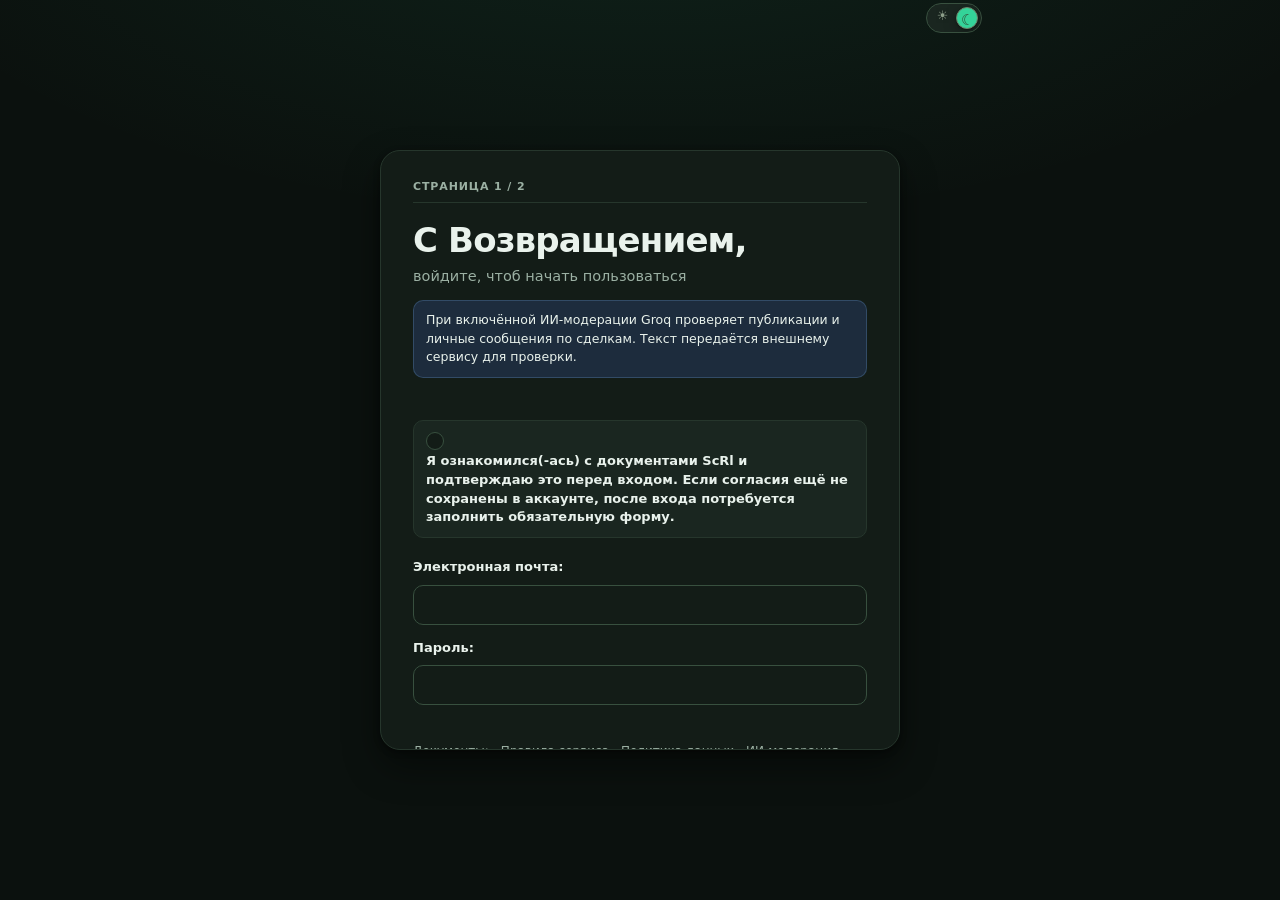
==== index.html @ 3bd5cd12 "Merge 2252bdffdce8f5a9b26f69fa09cf08750e7feaee into 3255a9d079035d3bc0188184997f18470e7129f1" ====
<!doctype html>
<html lang="ru" data-theme="dark" data-world="cave" data-style="classic">
<head>
  <meta charset="utf-8">
  <meta http-equiv="Content-Security-Policy" content="default-src 'self'; base-uri 'self'; object-src 'none'; script-src 'self'; style-src 'self' 'unsafe-inline'; img-src 'self' data:; font-src 'self'; connect-src 'self' https://bkmccvazgnfnjefrytki.supabase.co; form-action 'self'; frame-src 'none'; worker-src 'self'; manifest-src 'self'">
  <meta name="referrer" content="strict-origin-when-cross-origin">
  <meta name="color-scheme" content="dark light">
  <meta name="viewport" content="width=device-width, initial-scale=1">
  <meta name="theme-color" content="#0b110d">
  <meta name="description" content="ScRl — уютное пространство школьной взаимопомощи.">
  <link rel="canonical" href="https://www.scrl.site/">
  <meta property="og:url" content="https://www.scrl.site/">
  <meta property="og:type" content="website">
  <meta property="og:title" content="ScRl — школьная взаимопомощь">
  <meta property="og:description" content="Уютное пространство школьной взаимопомощи: доска запросов, сделки, аукционы и учебные баллы.">
  <link rel="icon" type="image/png" href="assets/crb,blb.png">
  <title>ScRl</title>
  <link rel="preload" href="assets/MinecraftRus.woff2" as="font" type="font/woff2" crossorigin>
  <link rel="stylesheet" href="css/style.css?v=212">
  <link rel="stylesheet" href="css/design.css?v=11">
  <script src="js/config.js" defer></script>
  <script src="js/core.js" defer></script>
  <script src="js/backend.js?v=168" defer></script>
  <script src="js/app.js?v=217" defer></script>
</head>
<body>
  <noscript><div class="noscript">Для входа и работы ScRl нужен JavaScript. Включите его в настройках браузера или обратитесь к ответственному взрослому.</div></noscript>
  <a class="skip-link" href="#page">Перейти к содержимому</a>
  <div id="worldScenery" class="world-scenery" aria-hidden="true">
    <div class="world-layer world-layer--cave"></div>
    <div class="world-layer world-layer--surface"></div>
  </div>
  <main id="auth" class="auth-screen">
    <button id="authThemeBtn" class="auth-theme-btn theme-switch" type="button" role="switch" aria-checked="true" aria-label="Тёмная тема" title="Переключить на светлую тему"><span class="theme-switch-track" aria-hidden="true"><span class="theme-switch-icon theme-switch-icon--light">☀</span><span class="theme-switch-icon theme-switch-icon--dark">☾</span><span class="theme-switch-thumb"></span></span></button>
    <div class="auth-stage">
      <section class="auth-book" id="authBook" aria-label="Книга входа и регистрации">
        <div class="book-page-stack" aria-hidden="true"></div>

        <section class="book-page book-page--single" id="loginPage" aria-label="Страница 1 — вход">
          <div class="book-page-top">
            <span class="page-counter" id="authPageCounter">Страница 1 / 2</span>
          </div>
          <div class="book-copy">
            <h1 id="loginTitle" class="book-title">С Возвращением,</h1>
            <p id="loginDesc" class="book-subtitle">войдите, чтоб начать пользоваться</p>
            <p class="auth-moderation-disclosure">При включённой ИИ-модерации Groq проверяет публикации и личные сообщения по сделкам. Текст передаётся внешнему сервису для проверки.</p>
          </div>
          <form id="loginForm" class="auth-form book-form">
            <label class="auth-consent-check auth-consent-check--single" for="loginAllConsents"><input id="loginAllConsents" name="allConsents" type="checkbox" required><span>Я ознакомился(-ась) с документами ScRl и подтверждаю это перед входом. Если согласия ещё не сохранены в аккаунте, после входа потребуется заполнить обязательную форму.</span></label>
            <label for="logMail">Электронная почта:</label>
            <span class="mc-input-shell"><input id="logMail" name="email" type="email" autocomplete="username" aria-label="Электронная почта" required></span>
            <label for="logPass">Пароль:</label>
            <span class="mc-input-shell"><input id="logPass" name="password" type="password" autocomplete="current-password" aria-label="Пароль" required minlength="8"></span>
            <p class="form-error" id="logErr" aria-live="polite"></p>
            <div class="auth-legal-links" aria-label="Документы ScRl"><span>Документы:</span> <a href="legal/terms.html" target="_blank" rel="noopener">Правила сервиса</a><a href="legal/privacy.html" target="_blank" rel="noopener">Политика данных</a><a href="legal/ai-moderation.html" target="_blank" rel="noopener">ИИ-модерация</a><a href="legal/parent-exchange.html" target="_blank" rel="noopener">Согласие родителя для биржи</a></div>
            <button class="book-inline-link" id="forgotPassword" type="button">Забыли пароль?</button>
          </form>
          <form id="forgotPasswordForm" class="auth-form book-form" hidden>
            <p class="code-info">Введи адрес почты, привязанный к аккаунту. Мы отправим на него безопасную ссылку для восстановления.</p>
            <p class="code-info">Открой ссылку восстановления из письма и задай новый пароль.</p>
            <label for="forgotMail">Электронная почта:</label>
            <span class="mc-input-shell"><input id="forgotMail" name="email" type="email" autocomplete="email" maxlength="120" required></span>
            <p class="form-error" id="forgotPasswordErr" aria-live="polite"></p>
            <button class="book-inline-link" id="backFromRecovery" type="button">Назад ко входу</button>
          </form>
          <form id="resetPasswordForm" class="auth-form book-form" hidden>
            <label for="resetPass">Новый пароль:</label>
            <span class="mc-input-shell"><input id="resetPass" name="newPassword" type="password" autocomplete="new-password" minlength="8" required></span>
            <label for="resetPassAgain">Повтори пароль:</label>
            <span class="mc-input-shell"><input id="resetPassAgain" name="newPasswordAgain" type="password" autocomplete="new-password" minlength="8" required></span>
            <p class="form-error" id="resetPasswordErr" aria-live="polite"></p>
          </form>
          <button class="book-page-link" id="openRegistration" type="button">Нет аккаунта? Зарегистрируйся</button>
          <button class="button button-primary book-action-button" id="bookSign" type="submit" form="loginForm">Войти</button>
        </section>

          <section class="book-page book-page--registration" id="registrationPage" aria-label="Страница 2 — регистрация">
            <div class="book-page-top">
              <span class="page-counter">Страница 2 / 2</span>
              <button class="book-close" id="backToLogin" type="button" aria-label="Вернуться на первую страницу" title="Назад">×</button>
            </div>
            <div class="book-copy book-copy--registration">
              <h2 id="authTitle" class="book-title">Регистрация</h2>
              <p id="authDesc" class="book-subtitle">Создайте новую запись в книге.</p>
            </div>
            <p class="auth-moderation-disclosure">При включённой ИИ-модерации публикации, отзывы, жалобы и переписка по сделкам могут проверяться через Groq. Для проверки текст передаётся внешнему сервису. Если модерация отключена или не настроена, новые проверяемые действия останавливаются. Спорные решения можно обжаловать; автобан ограничен критическими случаями.</p>
            <div class="auth-legacy-tabs" hidden>
              <button class="switch-button" id="loginTab" type="button">Вход</button>
              <button class="switch-button" id="regTab" type="button">Регистрация</button>
            </div>
            <form id="regForm" class="auth-form book-form book-form--registration" hidden>
              <label class="auth-consent-check auth-consent-check--single" for="regAllConsents"><input id="regAllConsents" name="allConsents" type="checkbox" required><span>Я ознакомился(-ась) и принимаю обязательные документы и согласия ScRl.</span></label>
              <div class="reg-name-grid" aria-label="ФИО">
                <div class="reg-name-field">
                  <label for="regLast">Фамилия:</label>
                  <span class="mc-input-shell"><input id="regLast" name="lastName" type="text" autocomplete="family-name" maxlength="40" required></span>
                </div>
                <div class="reg-name-field">
                  <label for="regFirst">Имя:</label>
                  <span class="mc-input-shell"><input id="regFirst" name="firstName" type="text" autocomplete="given-name" maxlength="40" required></span>
                </div>
                <div class="reg-name-field">
                  <label for="regPat">Отчество:</label>
                  <span class="mc-input-shell"><input id="regPat" name="patronymic" type="text" autocomplete="additional-name" maxlength="40"></span>
                </div>
              </div>
              <label for="regBirth">Дата рождения:</label>
              <span class="mc-input-shell"><input id="regBirth" name="birthDate" type="date" autocomplete="bday" required></span>
              <label for="regMail">Электронная почта:</label>
              <span class="mc-input-shell"><input id="regMail" name="email" type="email" autocomplete="email" maxlength="120" required></span>
              <label for="regPass">Пароль:</label>
              <span class="mc-input-shell"><input id="regPass" name="password" type="password" autocomplete="new-password" minlength="8" required></span>
              <label for="regAgain">Повторите пароль:</label>
              <span class="mc-input-shell"><input id="regAgain" name="passwordAgain" type="password" autocomplete="new-password" minlength="8" required></span>
              <div class="auth-consent-list auth-consent-list--details" aria-label="Состав согласий">
                <p>Единое подтверждение включает согласие на обработку персональных данных и ИИ-модерацию с возможной передачей проверяемого текста Groq. Согласие родителя для доступа к бирже оформляется отдельно, если оно требуется.</p>
              </div>
              <details class="auth-consent-details">
                <summary>Подробнее о данных и ИИ</summary>
                <p>Обрабатываются ФИО, e-mail, дата рождения, класс, публикации, сообщения, отзывы и сведения об операциях. Дата рождения и журнал согласий хранятся отдельно от общего профиля.</p>
                <p>Для автоматической проверки текст может передаваться Groq — внешнему поставщику ИИ. Аккаунт и база данных работают через Supabase. Спорные случаи могут просматриваться администрацией. ИИ может ошибаться; решения можно обжаловать. Не отправляй в тексты пароли, адреса и телефоны.</p>
              </details>
              <p class="form-error" id="regErr" aria-live="polite"></p>
              <div class="auth-legal-links" aria-label="Документы ScRl"><span>Документы:</span> <a href="legal/terms.html" target="_blank" rel="noopener">Правила сервиса</a><a href="legal/privacy.html" target="_blank" rel="noopener">Политика данных</a><a href="legal/ai-moderation.html" target="_blank" rel="noopener">ИИ-модерация</a><a href="legal/parent-exchange.html" target="_blank" rel="noopener">Согласие родителя для биржи</a></div>
            </form>
            <form id="codeForm" class="auth-form book-form book-form--registration" hidden>
              <p class="code-info">Мы отправили код из 6–8 цифр на <b id="codeMail"></b>.</p>
              <label for="code">Код из письма:</label>
              <span class="mc-input-shell"><input id="code" class="code-input" name="code" type="text" inputmode="numeric" autocomplete="one-time-code" autocapitalize="off" spellcheck="false" maxlength="12" pattern="[0-9]{6,8}" enterkeyhint="done" aria-describedby="codeHelp" required></span>
              <p class="code-help" id="codeHelp">6–8 цифр · можно вставить код целиком</p>
              <p class="form-error" id="codeErr" aria-live="polite"></p>
              <button class="book-inline-link" id="againCode" type="button">Отправить код ещё раз</button>
              <button class="book-inline-link" id="backReg" type="button">Изменить данные</button>
            </form>
            <section id="banAppealPanel" class="ban-appeal-panel" hidden>
              <p id="banAppealInfo" class="ban-appeal-info"></p>
              <form id="banAppealForm" class="ban-appeal-form">
                <label for="banAppealReason">Почему блокировку нужно пересмотреть?</label>
                <textarea id="banAppealReason" name="reason" rows="4" maxlength="1200" minlength="10" placeholder="Опиши ситуацию и почему решение могло быть ошибочным..." required></textarea>
                <button class="button button-primary" type="submit">Отправить апелляцию</button>
              </form>
              <p id="banAppealStatus" class="ban-appeal-status" aria-live="polite"></p>
            </section>
            <button class="book-page-link book-page-link--return" id="returnToPage2" type="button">Уже есть аккаунт? Войти</button>
          </section>
      </section>
    </div>
  </main>
  <div id="app" hidden>
    <div id="appLoading" class="app-loading" role="status" aria-live="polite" hidden>
      <div class="app-loading-card">
        <span class="app-loading-spinner" aria-hidden="true"></span>
        <span id="appLoadingText">Подключаемся к ScRl…</span>
      </div>
    </div>
    <header class="topbar">
      <div class="topbar-inner">
        <a id="brandHome" class="brand" href="#home" aria-label="ScRl — главная">
          <span class="brand-logo-frame" aria-hidden="true"><img class="brand-logo" src="assets/crb,blb.png" alt=""></span>
        </a>
        <nav class="main-nav" aria-label="Основная навигация">
          <button class="nav-tab is-active" type="button" data-page="home">Главная</button>
          <button class="nav-tab" type="button" data-page="board">Доска</button>
          <button class="nav-tab" type="button" data-page="exchange">Биржа</button>
          <button class="nav-tab" type="button" data-page="auctions">Аукционы</button>
          <button class="nav-tab" type="button" data-page="activity">Активность</button>
          <div class="more-wrap">
            <button id="moreBtn" class="more-btn" type="button" aria-expanded="false" aria-controls="extraMenu">Ещё <span aria-hidden="true">▾</span></button>
            <div id="extraMenu" class="more-menu" hidden>
              <button type="button" data-page="wallet">Кошелёк</button>
              <button type="button" data-page="orders">Мои заказы</button>
              <button type="button" data-page="myPublications">Мои публикации</button>
              <button type="button" data-page="favorites">Избранное</button>
              <button type="button" data-page="profile">Профиль</button>
              <button type="button" data-page="settings">Настройки сайта</button>
              <button type="button" data-page="finance" data-role="admin" hidden>Платежи</button>
              <button type="button" data-page="assistant" data-role="admin" hidden>AI Moderator</button>
              <button type="button" data-page="staff" data-role="teacher admin" hidden>Кабинет учителя</button>
              <button type="button" data-page="pulse" data-role="teacher admin" hidden>Пульс лицея</button>
              <button type="button" data-page="admin" data-role="admin" hidden>Администрирование</button>
              <button type="button" data-page="parent" data-role="parent" hidden>Кабинет родителя (тест)</button>
            </div>
          </div>
        </nav>
        <div class="topbar-actions">
          <button id="topbarBalance" class="topbar-balance" type="button" title="Открыть кошелёк" aria-label="ScRl 0 · V-RUB 0">
            <span class="balance-group balance-group--scrl"><span class="currency-coin-frame" aria-hidden="true"><img class="currency-coin-icon" src="assets/coinn.png" alt=""></span><small>ScRl</small><strong id="topbarScrlBalance">0</strong></span>
            <span class="balance-divider" aria-hidden="true">·</span>
            <span class="balance-group balance-group--vrub"><small>V-RUB</small><strong id="topbarVrubBalance">0</strong></span>
          </button>
          <div class="topbar-user">
            <button id="profileShortcut" class="topbar-profile" type="button" aria-label="Профиль: Гость" title="Открыть профиль">
              <span id="avatar" class="user-avatar" aria-hidden="true">Г</span>
              <span id="userName" class="user-name">Гость</span>
            </button>
            <button id="logout" class="logout-button" type="button" aria-label="Выйти из аккаунта" title="Выйти из аккаунта">Выйти</button>
          </div>
          <div class="notification-wrap" id="notificationWrap">
            <button id="notificationBell" class="notification-bell" type="button" aria-label="Уведомления" aria-expanded="false" aria-controls="notificationPanel" title="Уведомления">
              <svg viewBox="0 0 24 24" width="21" height="21" fill="none" stroke="currentColor" stroke-width="1.8" stroke-linecap="round" stroke-linejoin="round" aria-hidden="true">
                <path d="M18 8a6 6 0 0 0-12 0c0 7-3 7-3 9h18c0-2-3-2-3-9"></path>
                <path d="M10 21h4"></path>
              </svg>
              <span id="notificationCount" class="notification-count" hidden>0</span>
            </button>
            <section id="notificationPanel" class="notification-panel" aria-label="Последние уведомления" hidden>
              <header class="notification-panel-head"><strong>Уведомления</strong></header>
              <div id="notificationList" class="notification-list">
                <p class="notification-empty">Здесь появятся сообщения и события.</p>
              </div>
              <footer class="notification-panel-foot">
                <button type="button" data-notification-page>Все уведомления <span aria-hidden="true">→</span></button>
              </footer>
            </section>
          </div>
          <button id="themeBtn" class="theme-btn theme-switch" type="button" role="switch" aria-checked="true" aria-label="Тёмная тема" title="Переключить на светлую тему"><span class="theme-switch-track" aria-hidden="true"><span class="theme-switch-icon theme-switch-icon--light">☀</span><span class="theme-switch-icon theme-switch-icon--dark">☾</span><span class="theme-switch-thumb"></span></span></button>
        </div>
      </div>
    </header>
    <p id="pageAnnouncement" class="sr-only" role="status" aria-live="polite"></p>
    <aside id="moderationNotice" class="moderation-notice" role="note" hidden></aside>
    <main class="page-wrap">
      <section id="page" class="welcome-block" tabindex="-1"></section>
    </main>
  </div>
  <div id="toast" class="toast" role="status" aria-live="polite"></div>

  <dialog id="purchaseConfirmDialog" class="purchase-dialog" aria-labelledby="purchaseConfirmTitle">
    <section class="purchase-dialog-card">
      <p class="eyebrow">ПОДТВЕРЖДЕНИЕ ЗАКАЗА</p>
      <h2 id="purchaseConfirmTitle">Оформить заказ?</h2>
      <p id="purchaseConfirmName" class="purchase-confirm-name"></p>
      <div class="purchase-confirm-details">
        <div><span>Исполнитель</span><strong id="purchaseConfirmSeller"></strong></div>
        <div><span>Стоимость</span><strong id="purchaseConfirmPrice"></strong></div>
        <div><span>Доступно</span><strong id="purchaseConfirmBalance"></strong></div>
      </div>
      <p id="purchaseConfirmNote" class="purchase-confirm-note"></p>
      <div class="purchase-dialog-actions">
        <button id="purchaseConfirmCancel" class="button button-secondary" type="button">Отмена</button>
        <button id="purchaseConfirmButton" class="button button-primary" type="button">Подтвердить</button>
      </div>
    </section>
  </dialog>

</body>
</html>
---- css/style.css ----
:root {
  color-scheme: light;
  --page: #f7f6f1;
  --surface: #fffefa;
  --surface2: #f0f2f2;
  --text: #35424c;
  --muted: #77838b;
  --border: #e3e7e8;
  --accent: #718fa9;
  --accent2: #5f7f9b;
  --accent-soft: #e8eff4;
  --button: #dce7ef;
  --button-hover: #cfdeea;
  --shadow: 0 12px 35px rgba(45, 58, 67, .06);
}

* {
  box-sizing: border-box;
}

[hidden] {
  display: none !important;
}

html {
  min-width: 320px;
  background: var(--page);
  scroll-behavior: smooth;
}

body {
  margin: 0;
  min-height: 100vh;
  color: var(--text);
  background: var(--page);
  font: 15px/1.55 -apple-system, BlinkMacSystemFont, "Segoe UI", Arial, sans-serif;
  -webkit-font-smoothing: antialiased;
}

button, input, select, textarea {
  font: inherit;
}

button {
  color: inherit;
  cursor: pointer;
}

a {
  color: var(--accent2);
  text-decoration: none;
}

a:hover {
  text-decoration: underline;
  text-underline-offset: 3px;
}

h1, h2, h3, p {
  margin-top: 0;
}

h1 {
  margin-bottom: 8px;
  font-size: clamp(26px, 4vw, 32px);
  line-height: 1.2;
  font-weight: 660;
  letter-spacing: -.045em;
}

h2 {
  margin-bottom: 8px;
  font-size: 17px;
  line-height: 1.35;
  font-weight: 650;
  letter-spacing: -.02em;
}

p {
  margin-bottom: 0;
}

.muted {
  color: var(--muted);
}

.small {
  font-size: 12px;
}

.eyebrow {
  margin: 0 0 9px;
  color: var(--muted);
  font-size: 10px;
  font-weight: 700;
  letter-spacing: .12em;
}

.brand {
  display: inline-flex;
  align-items: center;
  gap: 9px;
  color: var(--text);
  font-size: 19px;
  font-weight: 720;
  letter-spacing: -.045em;
  text-decoration: none;
}

.brand:hover {
  text-decoration: none;
}

.brand-mark {
  display: inline-grid;
  width: 27px;
  height: 27px;
  place-items: center;
  border: 1.5px solid var(--accent);
  border-radius: 50%;
  color: var(--accent2);
  font-size: 13px;
  font-weight: 700;
}

.auth-screen {
  display: grid;
  min-height: 100vh;
  min-height: 100svh;
  place-items: center;
  padding: 32px 16px;
}

.auth-card {
  width: min(100%, 440px);
  padding: 32px 34px 30px;
  border: 1px solid var(--border);
  border-radius: 9px;
  background: var(--surface);
  box-shadow: var(--shadow);
}

.auth-brand {
  margin-bottom: 30px;
}

.auth-card > .muted {
  margin: 8px 0 22px;
  font-size: 13px;
}

.auth-switch {
  display: grid;
  grid-template-columns: 1fr 1fr;
  gap: 4px;
  margin-bottom: 20px;
  padding: 4px;
  border-radius: 6px;
  background: var(--surface2);
}

.switch-button {
  min-height: 37px;
  border: 0;
  border-radius: 4px;
  color: var(--muted);
  background: transparent;
  font-size: 13px;
}

.switch-button.is-active {
  color: var(--text);
  background: var(--surface);
  box-shadow: 0 1px 4px rgba(30, 40, 48, .08);
  font-weight: 650;
}

.auth-form label {
  display: block;
  margin: 13px 0 5px;
  color: #66747d;
  font-size: 12px;
  font-weight: 600;
}

.auth-form input,
.demo-form input,
.demo-form select,
.demo-form textarea {
  display: block;
  width: 100%;
  min-width: 0;
  min-height: 42px;
  margin: 0 0 10px;
  padding: 9px 11px;
  border: 1px solid var(--border);
  border-radius: 5px;
  outline: none;
  color: var(--text);
  background: var(--surface);
  font-size: 14px;
  line-height: 1.4;
}

.auth-form input:focus,
.demo-form input:focus,
.demo-form select:focus,
.demo-form textarea:focus {
  border-color: var(--accent);
  box-shadow: 0 0 0 3px rgba(113, 143, 169, .13);
}

.auth-form input::placeholder,
.demo-form input::placeholder,
.demo-form textarea::placeholder {
  color: #a0aab0;
}

.form-error {
  min-height: 18px;
  margin: 6px 0 0;
  color: #ad6662;
  font-size: 12px;
}

.code-info {
  margin: 0 0 16px;
  color: var(--muted);
  font-size: 13px;
}

.code-info b {
  color: var(--text);
  overflow-wrap: anywhere;
}

.code-input {
  text-align: center;
  font-size: 23px !important;
  font-weight: 650;
  letter-spacing: .35em;
}

.button {
  display: inline-flex;
  min-height: 40px;
  align-items: center;
  justify-content: center;
  padding: 9px 14px;
  border: 1px solid var(--border);
  border-radius: 5px;
  font-size: 13px;
  font-weight: 620;
  transition: background .15s, border-color .15s, transform .15s;
}

.button:active {
  transform: translateY(1px);
}

.button-primary {
  border-color: var(--button);
  color: #415b70;
  background: var(--button);
}

.button-primary:hover {
  border-color: var(--button-hover);
  background: var(--button-hover);
}

.button-secondary {
  color: var(--text);
  background: transparent;
}

.button-secondary:hover {
  background: #f5f6f5;
}

.button-wide {
  width: 100%;
  margin-top: 13px;
}

.back-link {
  display: block;
  margin: 16px auto 0;
  padding: 4px;
  border: 0;
  color: var(--muted);
  background: transparent;
  font-size: 12px;
}

.back-link:hover {
  color: var(--text);
  text-decoration: underline;
}

.topbar {
  position: sticky;
  top: 0;
  z-index: 10;
  border-bottom: 1px solid var(--border);
  background: rgba(255, 254, 250, .96);
  backdrop-filter: blur(12px);
}

.topbar-inner {
  display: flex;
  width: min(calc(100% - 48px), 1120px);
  min-height: 66px;
  align-items: center;
  gap: 28px;
  margin: 0 auto;
}

.main-nav {
  display: flex;
  min-width: 0;
  flex: 1;
  align-self: stretch;
  align-items: stretch;
  gap: clamp(12px, 1.8vw, 22px);
  overflow-x: auto;
  scrollbar-width: none;
}

.main-nav::-webkit-scrollbar {
  display: none;
}

.nav-tab {
  position: relative;
  flex: 0 0 auto;
  padding: 0 1px;
  border: 0;
  border-bottom: 2px solid transparent;
  color: var(--muted);
  background: transparent;
  font-size: 13px;
  font-weight: 550;
  white-space: nowrap;
}

.nav-tab:hover {
  border-bottom-color: #b9c7ce;
  color: var(--text);
}

.nav-tab.is-active {
  border-bottom-color: var(--accent);
  color: var(--text);
  font-weight: 680;
}

.topbar-user {
  display: flex;
  flex: 0 0 auto;
  align-items: center;
  gap: 9px;
}

.user-avatar {
  display: grid;
  width: 30px;
  height: 30px;
  place-items: center;
  border-radius: 50%;
  color: var(--accent2);
  background: var(--accent-soft);
  font-size: 12px;
  font-weight: 700;
}

.user-name {
  max-width: 130px;
  overflow: hidden;
  color: var(--muted);
  font-size: 12px;
  text-overflow: ellipsis;
  white-space: nowrap;
}

.logout-button {
  width: 30px;
  height: 30px;
  border: 1px solid var(--border);
  border-radius: 5px;
  color: var(--muted);
  background: transparent;
  transform: rotate(180deg);
}

.logout-button:hover {
  color: var(--text);
  background: #f4f6f6;
}

.page-wrap {
  width: min(calc(100% - 48px), 1040px);
  margin: 0 auto;
  padding: 42px 0 76px;
}

.welcome-block {
  width: 100%;
  max-width: 900px;
  margin: 0 auto;
}

.welcome-block > .eyebrow {
  margin-bottom: 9px;
}

.welcome-block > h1 {
  margin-bottom: 8px;
}

.welcome-block > h1 + .muted {
  line-height: 1.6;
}

.welcome-line {
  height: 1px;
  margin: 26px 0 22px;
  background: var(--border);
}

.section-hint {
  color: var(--muted);
  font-size: 13px;
}

.demo-stats {
  display: grid;
  grid-template-columns: repeat(2, minmax(0, 1fr));
  gap: 16px;
  margin: 26px 0;
}

.demo-stat {
  min-width: 0;
  padding: 17px 18px;
  border: 1px solid var(--border);
  border-radius: 7px;
  background: var(--surface);
}

.demo-stat span {
  display: block;
  color: var(--muted);
  font-size: 12px;
}

.demo-stat b {
  display: block;
  margin-top: 5px;
  font-size: 23px;
  font-weight: 650;
  font-variant-numeric: tabular-nums;
}

.demo-links {
  display: flex;
  flex-wrap: wrap;
  gap: 10px;
  margin: 20px 0 28px;
}

.demo-columns {
  display: grid;
  grid-template-columns: 1fr 1fr;
  gap: 28px;
}

.demo-columns section {
  min-width: 0;
  padding: 18px 0;
  border-top: 1px solid var(--border);
}

.demo-columns h2 {
  margin-bottom: 7px;
}

.demo-columns p {
  margin-bottom: 12px;
  font-size: 13px;
}

.text-button {
  padding: 0;
  border: 0;
  color: var(--accent2);
  background: transparent;
  font-size: 13px;
  font-weight: 600;
}

.text-button:hover {
  text-decoration: underline;
}

.text-button:disabled {
  color: var(--muted);
  cursor: default;
  text-decoration: none;
}

.demo-form {
  width: 100%;
  max-width: 760px;
  margin: 25px 0 30px;
  padding: 20px 22px 22px;
  border: 1px solid var(--border);
  border-radius: 8px;
  background: var(--surface);
}

.demo-form h2 {
  margin-bottom: 15px;
}

.demo-form label {
  display: block;
  margin: 12px 0 5px;
  color: var(--muted);
  font-size: 12px;
  font-weight: 600;
}

.demo-form textarea {
  min-height: 90px;
  resize: vertical;
}

.demo-form .button {
  margin-top: 4px;
}

.demo-list-title {
  display: flex;
  align-items: baseline;
  justify-content: space-between;
  gap: 12px;
  margin: 30px 0 12px;
}

.demo-list-title h2 {
  margin: 0;
}

.demo-list {
  display: grid;
  grid-template-columns: repeat(2, minmax(0, 1fr));
  gap: 14px;
}

.demo-card {
  display: flex;
  min-width: 0;
  min-height: 190px;
  flex-direction: column;
  justify-content: space-between;
  padding: 18px;
  border: 1px solid var(--border);
  border-radius: 8px;
  background: var(--surface);
  transition: border-color .15s, box-shadow .15s;
}

.demo-card:hover {
  border-color: #cbd7dc;
  box-shadow: 0 5px 18px rgba(45, 58, 67, .045);
}

.demo-card h2 {
  margin: 10px 0 6px;
  font-size: 16px;
}

.demo-card p {
  line-height: 1.55;
}

.card-top,
.card-bottom {
  display: flex;
  align-items: center;
  justify-content: space-between;
  gap: 12px;
}

.card-top {
  flex-wrap: wrap;
}

.card-bottom {
  margin-top: 16px;
}

.card-bottom b {
  font-size: 14px;
  font-variant-numeric: tabular-nums;
}

.tag {
  color: var(--accent2);
  font-size: 11px;
  font-weight: 650;
}

.activity-item {
  padding: 14px 0;
  border-bottom: 1px solid var(--border);
  color: var(--text);
  font-size: 13px;
}

.toast {
  position: fixed;
  right: 20px;
  bottom: 20px;
  z-index: 20;
  max-width: min(380px, calc(100vw - 40px));
  padding: 11px 15px;
  border-radius: 6px;
  color: #fff;
  background: #455a66;
  box-shadow: var(--shadow);
  font-size: 13px;
  opacity: 0;
  pointer-events: none;
  transform: translateY(8px);
  transition: opacity .2s, transform .2s;
}

.toast.is-visible {
  opacity: 1;
  transform: translateY(0);
}

:focus-visible {
  outline: 2px solid var(--accent);
  outline-offset: 2px;
}

@media (max-width: 900px) {
  .topbar-inner {
    width: min(calc(100% - 32px), 1120px);
    gap: 18px;
  }

  .main-nav {
    gap: 15px;
  }

  .page-wrap {
    width: min(calc(100% - 36px), 1040px);
    padding-top: 34px;
  }
}

@media (max-width: 760px) {
  .topbar-inner {
    flex-wrap: wrap;
    gap: 8px 16px;
    padding-top: 9px;
  }

  .topbar-user {
    margin-left: auto;
  }

  .main-nav {
    order: 3;
    width: 100%;
    min-height: 44px;
    flex-basis: 100%;
    gap: 22px;
  }

  .nav-tab {
    min-height: 44px;
  }

  .page-wrap {
    padding-top: 28px;
  }
}

@media (max-width: 560px) {
  .auth-screen {
    align-items: start;
    padding: 20px 12px;
  }

  .auth-card {
    padding: 26px 21px 24px;
  }

  .auth-brand {
    margin-bottom: 24px;
  }

  .page-wrap {
    width: calc(100% - 28px);
  }

  .demo-stats,
  .demo-columns,
  .demo-list {
    grid-template-columns: 1fr;
  }

  .demo-stat {
    padding: 14px 16px;
  }

  .demo-stat b {
    font-size: 21px;
  }

  .demo-form {
    padding: 17px 15px 18px;
  }

  .demo-card {
    min-height: 0;
    padding: 16px;
  }

  .card-bottom {
    align-items: flex-start;
  }

  .demo-links {
    display: grid;
    grid-template-columns: 1fr;
  }

  .demo-links .button {
    width: 100%;
  }

  .user-name {
    max-width: 96px;
  }

  .main-nav {
    gap: 20px;
  }
}

@media (max-height: 720px) and (min-width: 561px) {
  .auth-screen {
    align-items: start;
  }
}

@media (prefers-reduced-motion: reduce) {
  *, *::before, *::after {
    scroll-behavior: auto !important;
    transition-duration: .01ms !important;
    animation-duration: .01ms !important;
    animation-iteration-count: 1 !important;
  }
}


.more-wrap{position:relative;flex:0 0 auto}
.more-btn{min-height:34px;padding:0 10px;border:1px solid var(--border);border-radius:5px;color:var(--muted);background:transparent;font-size:13px}
.more-btn:hover{background:var(--surface2);color:var(--text)}
.more-menu{position:absolute;right:0;top:calc(100% + 8px);z-index:30;display:grid;min-width:190px;padding:6px;border:1px solid var(--border);border-radius:8px;background:var(--surface);box-shadow:var(--shadow)}
.more-menu[hidden]{display:none}
.more-menu button{padding:9px 11px;border:0;border-radius:5px;text-align:left;background:transparent;color:var(--text);font-size:13px}
.more-menu button:hover{background:var(--surface2)}
.more-menu button[hidden]{display:none}
.filter-row{display:flex;gap:9px;margin:20px 0;flex-wrap:wrap}
.filter-row input{flex:1;min-width:180px}
.filter-row input,.filter-row select,.msg-form input,.msg-form select{min-height:40px;padding:8px 11px;border:1px solid var(--border);border-radius:5px;background:var(--surface);color:var(--text)}
.actions{display:flex;gap:12px;flex-wrap:wrap;justify-content:flex-end}
.data-list{display:grid;gap:0;margin:12px 0 26px;border-top:1px solid var(--border)}
.data-row{display:flex;align-items:center;justify-content:space-between;gap:16px;padding:12px 2px;border-bottom:1px solid var(--border);font-size:13px}
.data-row span{min-width:0}
.data-row small{display:block;margin-top:3px;color:var(--muted);font-size:11px}
.plus{color:#367b60}
.minus{color:#ad6662}
.demo-note{margin-top:22px}
.chat-box{display:grid;gap:8px;margin-top:14px;padding:12px;border-radius:6px;background:var(--surface2)}
.chat-line{display:grid;gap:2px;font-size:12px}
.chat-line small{color:var(--muted);font-size:10px}
.msg-form{display:flex;gap:8px;margin-top:10px;flex-wrap:wrap}
.msg-form input{flex:1;min-width:150px}
.msg-form select{min-width:130px}
@media(max-width:760px){
  .topbar-inner{width:calc(100% - 24px);gap:10px;flex-wrap:wrap;padding:9px 0}
  .main-nav{order:3;width:100%;flex-basis:100%;min-height:38px}
  .more-wrap{margin-left:auto}
  .topbar-user{gap:6px}
  .page-wrap{width:calc(100% - 28px);padding:26px 0 56px}
  .demo-columns{grid-template-columns:1fr;gap:12px}
  .filter-row{display:grid;grid-template-columns:1fr 1fr}
  .filter-row input{grid-column:1/-1}
  .data-row{align-items:flex-start}
}

.match-box{margin:20px 0;padding:16px 18px;border:1px solid var(--border);border-radius:8px;background:var(--surface)}
.match-box h2{margin-bottom:10px}
.match-box .data-row:last-child{border-bottom:0}


.theme-btn{min-height:30px;padding:0 9px;border:1px solid var(--border);border-radius:5px;color:var(--muted);background:transparent;font-size:11px}
.theme-btn:hover{color:var(--text);background:var(--surface2)}
.rate-bars{display:flex;height:88px;align-items:end;gap:5px;margin:12px 0 20px;padding:10px;border:1px solid var(--border);border-radius:7px;background:var(--surface)}
.rate-bars span{display:block;flex:1;min-width:5px;border-radius:3px 3px 0 0;background:var(--accent);opacity:.78}
:root[data-theme="dark"]{color-scheme:dark;--page:#171b20;--surface:#20262d;--surface2:#252d35;--text:#e2e8eb;--muted:#9aa7b0;--border:#35414a;--accent:#8eabc4;--accent2:#a8c2d8;--accent-soft:#293b49;--button:#34495a;--button-hover:#40596d;--shadow:0 12px 35px rgba(0,0,0,.24)}
:root[data-theme="dark"] .topbar{background:rgba(32,38,45,.96)}
:root[data-theme="dark"] .switch-button.is-active{background:#303941}
:root[data-theme="dark"] .button-secondary:hover,:root[data-theme="dark"] .more-menu button:hover{background:#303941}
@media(prefers-reduced-motion:reduce){*,*::before,*::after{scroll-behavior:auto!important;animation-duration:.01ms!important;animation-iteration-count:1!important;transition-duration:.01ms!important}}
@supports(padding:max(0px)){.auth-screen,.page-wrap{padding-bottom:max(28px,env(safe-area-inset-bottom))}}


:root {
  color-scheme: light;
  --page: #e8edd7;
  --surface: #faf6e4;
  --surface2: #e0e8ce;
  --text: #2c3f2d;
  --muted: #687d63;
  --border: #a2b184;
  --accent: #6d9c4f;
  --accent2: #47783c;
  --accent-soft: #d2e4b8;
  --button: #8dbb64;
  --button-hover: #a0cd75;
  --shadow: 0 4px 0 rgba(63, 92, 48, .18), 0 9px 20px rgba(46, 67, 37, .08);
  --wood: #8b6844;
  --wood-dark: #674b32;
  --gold: #e5bd66;
}

html {
  background: var(--page);
}

body {
  position: relative;
  color: var(--text);
  background-color: var(--page);
  background-image:
    radial-gradient(ellipse at 12% 0%, rgba(255,255,224,.78), transparent 34%),
    radial-gradient(ellipse at 88% 18%, rgba(158,195,119,.20), transparent 30%),
    repeating-linear-gradient(0deg, rgba(82,112,61,.035) 0 1px, transparent 1px 28px),
    repeating-linear-gradient(90deg, rgba(82,112,61,.035) 0 1px, transparent 1px 28px);
  background-attachment: fixed;
  font-family: "Nunito Sans", "Segoe UI", sans-serif;
}

h1, h2, h3, .brand, .eyebrow, .nav-tab, .button, .tag, .more-btn, .theme-btn {
  font-family: "Pixelify Sans", "Trebuchet MS", sans-serif;
  letter-spacing: 0;
}

h1 {
  font-size: clamp(27px, 4vw, 38px);
  line-height: 1.18;
  font-weight: 700;
  color: var(--text);
}

h2 {
  font-size: 19px;
  font-weight: 600;
}

.eyebrow {
  font-size: 12px;
  color: var(--accent2);
  letter-spacing: .06em;
}

.brand {
  font-size: 24px;
  font-weight: 700;
  color: var(--text);
  gap: 10px;
}

.brand-mark {
  width: 34px;
  height: 34px;
  border: 3px solid #d5e8a8;
  border-radius: 2px;
  color: #fff9dc;
  background: linear-gradient(180deg, #91c95c 0 36%, #568d42 36% 62%, #805b38 62% 100%);
  box-shadow: 0 3px 0 #526f3d, inset 0 0 0 2px rgba(36,57,35,.18);
  image-rendering: pixelated;
}

.auth-screen {
  background:
    radial-gradient(ellipse at 50% 14%, rgba(255,255,224,.62), transparent 40%),
    repeating-linear-gradient(0deg, rgba(67,105,49,.04) 0 2px, transparent 2px 34px);
}

.auth-card {
  position: relative;
  overflow: hidden;
  width: min(100%, 460px);
  border: 3px solid var(--wood);
  border-radius: 3px;
  background: linear-gradient(180deg, #fff9e6, #f2edda);
  box-shadow: 0 6px 0 var(--wood-dark), 0 15px 34px rgba(56,64,38,.17);
}

.auth-card::before {
  content: "";
  position: absolute;
  inset: 0 0 auto;
  height: 9px;
  background: repeating-linear-gradient(90deg, #a87d50 0 24px, #9a7148 24px 48px);
}

.auth-brand {
  margin-top: 8px;
}

.auth-switch {
  border: 2px solid #d4d9b9;
  border-radius: 3px;
  background: #e5e9d2;
}

.switch-button {
  border-radius: 2px;
  font-family: "Pixelify Sans", sans-serif;
  font-size: 16px;
}

.switch-button.is-active {
  color: #f9f3dc;
  background: #587d42;
  box-shadow: 0 2px 0 #3e6032;
}

.auth-form label, .demo-form label {
  color: #536c4c;
  font-weight: 800;
}

.auth-form input,
.demo-form input,
.demo-form select,
.demo-form textarea,
.filter-row input,
.filter-row select,
.msg-form input,
.msg-form select {
  border: 2px solid #bdc9a1;
  border-radius: 2px;
  color: #2e422f;
  background: #fffdf0;
  box-shadow: inset 0 2px 0 rgba(78,103,55,.05);
  font-family: "Nunito Sans", sans-serif;
}

.auth-form input:focus,
.demo-form input:focus,
.demo-form select:focus,
.demo-form textarea:focus,
.filter-row input:focus,
.filter-row select:focus,
.msg-form input:focus {
  border-color: #75a750;
  box-shadow: 0 0 0 3px rgba(115,164,77,.18);
}

.auth-form input::placeholder,
.demo-form input::placeholder,
.demo-form textarea::placeholder {
  color: #97a184;
}

.topbar {
  border-bottom: 3px solid #536e43;
  background: rgba(242, 244, 218, .96);
  box-shadow: 0 4px 0 rgba(70,94,51,.10);
}

.topbar-inner {
  min-height: 72px;
  gap: clamp(12px, 2vw, 24px);
}

.main-nav {
  gap: clamp(8px, 1.5vw, 18px);
}

.nav-tab {
  border-bottom: 4px solid transparent;
  color: #647b5a;
  font-size: 15px;
  font-weight: 600;
}

.nav-tab:hover {
  border-bottom-color: #b0c78d;
  color: #304a32;
}

.nav-tab.is-active {
  border-bottom-color: #5f9145;
  color: #2f552f;
  font-weight: 700;
}

.topbar-user {
  gap: 8px;
}

.user-avatar {
  border: 2px solid #86a66a;
  border-radius: 2px;
  color: #fff9e1;
  background: #65894c;
  box-shadow: 0 2px 0 #48673a;
}

.user-name {
  color: #506b4b;
  font-weight: 800;
}

.logout-button, .theme-btn, .more-btn {
  border: 2px solid #9eaf82;
  border-radius: 2px;
  color: #486340;
  background: #edf1d9;
  box-shadow: 0 2px 0 rgba(66,96,49,.18);
}

.logout-button:hover, .theme-btn:hover, .more-btn:hover {
  border-color: #759b5b;
  background: #dfe9c8;
}

.page-wrap {
  padding-top: 38px;
}

.welcome-block {
  max-width: 960px;
}

.demo-stat,
.demo-form,
.demo-card,
.match-box {
  border: 2px solid #9eae7e;
  border-radius: 3px;
  background: linear-gradient(180deg, var(--surface), #f1efd9);
  box-shadow: 0 3px 0 rgba(77,103,57,.17);
}

.demo-stat {
  position: relative;
  overflow: hidden;
  padding-top: 20px;
}

.demo-stat::before {
  content: "";
  position: absolute;
  inset: 0 0 auto;
  height: 5px;
  background: repeating-linear-gradient(90deg, #75a951 0 18px, #8cbd65 18px 36px);
}

.demo-stat span {
  color: #6a7e5d;
  font-weight: 800;
}

.demo-stat b {
  color: #355b35;
  font-family: "Pixelify Sans", sans-serif;
  font-size: 25px;
  font-weight: 600;
}

.demo-form {
  max-width: 790px;
}

.demo-card {
  position: relative;
  overflow: hidden;
  transition: transform .16s ease, box-shadow .16s ease, border-color .16s ease;
}

.demo-card::before {
  content: "";
  position: absolute;
  inset: 0 0 auto;
  height: 5px;
  background: repeating-linear-gradient(90deg, #7da955 0 16px, #9bc36d 16px 32px);
}

.demo-card:hover {
  transform: translateY(-2px);
  border-color: #729753;
  box-shadow: 0 5px 0 rgba(69,97,49,.18), 0 10px 18px rgba(44,65,35,.08);
}

.demo-card h2 {
  font-size: 20px;
  font-weight: 600;
}

.card-top, .card-bottom {
  gap: 10px;
}

.tag {
  display: inline-flex;
  align-items: center;
  padding: 3px 8px;
  border: 1px solid #c4ad6e;
  border-radius: 2px;
  color: #755b25;
  background: #f4e6b8;
  font-size: 13px;
}

.button {
  min-height: 42px;
  border: 2px solid #597b43;
  border-radius: 2px;
  font-size: 16px;
  font-weight: 600;
  box-shadow: 0 3px 0 #3d5c34;
  transition: transform .12s ease, box-shadow .12s ease, background .12s ease;
}

.button-primary {
  border-color: #4b713c;
  color: #fffbe9;
  background: linear-gradient(180deg, #83b95c, #65964a);
}

.button-primary:hover {
  border-color: #3f6734;
  background: linear-gradient(180deg, #94c96c, #75a856);
  box-shadow: 0 4px 0 #3d5c34;
  transform: translateY(-1px);
}

.button-secondary {
  color: #49603f;
  background: #e6ebd4;
}

.button-secondary:hover {
  background: #dce8c7;
}

.button:active {
  transform: translateY(2px);
  box-shadow: 0 1px 0 #3d5c34;
}

.text-button {
  color: #4c7c3b;
  font-weight: 800;
}

.text-button:hover {
  color: #2c5d32;
}

.more-menu {
  border: 2px solid #8da476;
  border-radius: 3px;
  background: #f8f4e2;
  box-shadow: 0 4px 0 rgba(51,75,40,.18), 0 12px 22px rgba(46,61,38,.15);
}

.more-menu button {
  border-radius: 2px;
  color: #344a31;
}

.more-menu button:hover {
  background: #e2ebd0;
}

.filter-row input, .filter-row select, .msg-form input, .msg-form select {
  min-height: 42px;
}

.actions {
  gap: 10px 14px;
}

.data-list {
  border-top: 2px solid #a4b38a;
}

.data-row, .activity-item {
  border-bottom: 1px solid #c7d0b5;
  color: var(--text);
}

.data-row small {
  color: var(--muted);
}

.chat-box {
  border: 1px solid #bdcba6;
  border-radius: 3px;
  background: #e8eddb;
}

.chat-line {
  padding: 7px 9px;
  border-left: 3px solid #8eac69;
  background: #f8f6e7;
}

.match-box {
  background: linear-gradient(180deg, #f8f6e8, #e9edda);
}

.rate-bars {
  border: 2px solid #9eae7e;
  border-radius: 3px;
  background: #f4f0d9;
}

.rate-bars span {
  border-radius: 0;
  background: #72a454;
  image-rendering: pixelated;
}

.toast {
  border: 2px solid #adc18c;
  border-radius: 3px;
  color: #fffce9;
  background: #3f6740;
  box-shadow: 0 4px 0 #29472e, 0 10px 24px rgba(30,49,28,.25);
  font-weight: 800;
}

.theme-btn {
  min-height: 32px;
  padding: 0 10px;
  font-family: "Pixelify Sans", sans-serif;
  font-size: 15px;
}

:root[data-theme="dark"] {
  color-scheme: dark;
  --page: #17241d;
  --surface: #26382b;
  --surface2: #304432;
  --text: #e9ebd5;
  --muted: #b0bd9b;
  --border: #506b4b;
  --accent: #91bf68;
  --accent2: #b7d98a;
  --accent-soft: #38523b;
  --button: #6d9950;
  --button-hover: #81aa5c;
  --shadow: 0 4px 0 rgba(0,0,0,.25), 0 12px 26px rgba(0,0,0,.22);
}

:root[data-theme="dark"] body {
  background-image:
    radial-gradient(ellipse at 15% 0%, rgba(87,124,72,.24), transparent 34%),
    radial-gradient(ellipse at 85% 8%, rgba(194,150,74,.10), transparent 25%),
    repeating-linear-gradient(0deg, rgba(183,214,145,.025) 0 1px, transparent 1px 30px),
    repeating-linear-gradient(90deg, rgba(183,214,145,.025) 0 1px, transparent 1px 30px);
}

:root[data-theme="dark"] .auth-screen {
  background:
    radial-gradient(ellipse at 50% 12%, rgba(193,157,91,.12), transparent 42%),
    repeating-linear-gradient(0deg, rgba(184,211,139,.025) 0 2px, transparent 2px 34px);
}

:root[data-theme="dark"] .auth-card {
  border-color: #896744;
  background: linear-gradient(180deg, #344435, #273729);
}

:root[data-theme="dark"] .auth-card::before {
  background: repeating-linear-gradient(90deg, #976d47 0 24px, #805938 24px 48px);
}

:root[data-theme="dark"] .auth-form label,
:root[data-theme="dark"] .demo-form label {
  color: #cad5b2;
}

:root[data-theme="dark"] .auth-form input,
:root[data-theme="dark"] .demo-form input,
:root[data-theme="dark"] .demo-form select,
:root[data-theme="dark"] .demo-form textarea,
:root[data-theme="dark"] .filter-row input,
:root[data-theme="dark"] .filter-row select,
:root[data-theme="dark"] .msg-form input,
:root[data-theme="dark"] .msg-form select {
  border-color: #637d5d;
  color: #eef0dc;
  background: #1f3024;
}

:root[data-theme="dark"] .auth-form input::placeholder,
:root[data-theme="dark"] .demo-form input::placeholder,
:root[data-theme="dark"] .demo-form textarea::placeholder {
  color: #9aaa8c;
}

:root[data-theme="dark"] .topbar {
  border-bottom-color: #405b3b;
  background: rgba(28,43,33,.96);
}

:root[data-theme="dark"] .nav-tab {
  color: #b2c09f;
}

:root[data-theme="dark"] .nav-tab:hover,
:root[data-theme="dark"] .nav-tab.is-active {
  color: #e7efcf;
}

:root[data-theme="dark"] .user-name {
  color: #b8c89f;
}

:root[data-theme="dark"] .logout-button,
:root[data-theme="dark"] .theme-btn,
:root[data-theme="dark"] .more-btn {
  border-color: #607a54;
  color: #e0ebcb;
  background: #304431;
}

:root[data-theme="dark"] .demo-stat,
:root[data-theme="dark"] .demo-form,
:root[data-theme="dark"] .demo-card,
:root[data-theme="dark"] .match-box {
  border-color: #56724e;
  background: linear-gradient(180deg, #2c402f, #26382b);
  box-shadow: 0 3px 0 rgba(0,0,0,.20);
}

:root[data-theme="dark"] .demo-stat::before,
:root[data-theme="dark"] .demo-card::before {
  background: repeating-linear-gradient(90deg, #5d914a 0 18px, #76a95a 18px 36px);
}

:root[data-theme="dark"] .demo-stat span {
  color: #bbcaab;
}

:root[data-theme="dark"] .demo-stat b {
  color: #e5edcc;
}

:root[data-theme="dark"] .tag {
  border-color: #8d7946;
  color: #f0d894;
  background: #51452c;
}

:root[data-theme="dark"] .button-primary {
  border-color: #81aa5e;
  color: #18271b;
  background: linear-gradient(180deg, #9dcf6d, #77a852);
}

:root[data-theme="dark"] .button-secondary {
  border-color: #5b7654;
  color: #e3ebd4;
  background: #344936;
}

:root[data-theme="dark"] .text-button {
  color: #b6d78a;
}

:root[data-theme="dark"] .more-menu {
  border-color: #5b7654;
  background: #293d2e;
}

:root[data-theme="dark"] .more-menu button {
  color: #e3ebd4;
}

:root[data-theme="dark"] .more-menu button:hover {
  background: #3b523e;
}

:root[data-theme="dark"] .data-list {
  border-top-color: #526d4b;
}

:root[data-theme="dark"] .data-row,
:root[data-theme="dark"] .activity-item {
  border-bottom-color: #435a41;
}

:root[data-theme="dark"] .chat-box {
  border-color: #506a49;
  background: #203326;
}

:root[data-theme="dark"] .chat-line {
  background: #2d4332;
}

:root[data-theme="dark"] .rate-bars {
  border-color: #58734f;
  background: #213226;
}

:root[data-theme="dark"] .rate-bars span {
  background: #8ebc65;
}

:root[data-theme="dark"] .switch-button.is-active {
  color: #f6f1dc;
  background: #587e43;
}

:root[data-theme="dark"] .button-secondary:hover,
:root[data-theme="dark"] .more-menu button:hover,
:root[data-theme="dark"] .logout-button:hover,
:root[data-theme="dark"] .theme-btn:hover {
  background: #405b41;
}

:focus-visible {
  outline: 3px solid #e0b85f;
  outline-offset: 3px;
}

::selection {
  color: #263d29;
  background: #d9e8a8;
}

@media (max-width: 760px) {
  .topbar-inner {
    gap: 8px 12px;
  }

  .main-nav {
    gap: 18px;
  }

  .brand {
    font-size: 21px;
  }

  .theme-btn {
    font-size: 13px;
  }
}

@media (max-width: 560px) {
  .auth-card {
    padding: 27px 19px 23px;
  }

  .demo-card h2 {
    font-size: 19px;
  }

  .data-row {
    gap: 10px;
    flex-wrap: wrap;
  }

  .actions {
    justify-content: flex-start;
  }
}

@media (prefers-reduced-motion: reduce) {
  .demo-card:hover,
  .button-primary:hover {
    transform: none;
  }
}

.assistant-text{margin:0;white-space:pre-wrap;overflow-wrap:anywhere;font-size:13px;line-height:1.65}


/* Book-style authentication */
:root {
  --book-paper: #eee5ce;
  --book-paper-shadow: #d2c4a4;
  --book-ink: #30251d;
  --book-muted: #786b5b;
  --book-wood: #633b27;
  --book-wood-dark: #291911;
}
.auth-screen {
  position: relative;
  isolation: isolate;
  display: grid;
  min-height: 100vh;
  min-height: 100svh;
  place-items: center;
  padding: 28px 16px 36px;
  overflow: hidden;
  background: transparent !important;
}
.auth-screen::after {
  position: fixed;
  z-index: 50;
  inset: 0;
  content: "";
  pointer-events: none;
  background: #030508;
  opacity: 0;
  transition: opacity .22s ease;
}
.auth-screen.is-closing::after { opacity: 1; }
.auth-stage {
  display: grid;
  width: min(100%, 540px);
  justify-items: center;
  gap: 15px;
  perspective: 1800px;
}
.auth-book {
  position: relative;
  width: min(100%, 510px);
  height: min(710px, calc(100svh - 120px));
  min-height: 555px;
  padding: 15px 14px 15px 27px;
  border: 4px solid #291710;
  border-radius: 13px 10px 10px 13px;
  background:
    repeating-linear-gradient(4deg, rgba(255,220,155,.035) 0 2px, transparent 2px 8px),
    linear-gradient(90deg, #3d2116 0%, #8b5635 5%, #603a27 11%, #75462d 100%);
  box-shadow:
    inset 5px 0 0 rgba(15,8,5,.34),
    inset -4px 0 0 rgba(226,163,103,.17),
    0 5px 0 #180e0a,
    0 24px 60px rgba(0,0,0,.58);
  transform-style: preserve-3d;
  transition: transform .38s ease, filter .3s ease, opacity .3s ease;
}
.auth-book::before {
  position: absolute;
  z-index: 3;
  inset: 8px auto 8px 8px;
  width: 10px;
  border-left: 2px solid rgba(229,182,123,.5);
  border-right: 1px solid rgba(24,11,7,.65);
  border-radius: 6px;
  content: "";
  background: repeating-linear-gradient(180deg, rgba(211,160,111,.7) 0 4px, transparent 4px 12px);
  opacity: .76;
  pointer-events: none;
}
.auth-book::after {
  position: absolute;
  z-index: 4;
  top: 11px;
  bottom: 11px;
  left: 25px;
  width: 2px;
  content: "";
  background: rgba(102,49,36,.28);
  box-shadow: 2px 0 0 rgba(255,255,255,.24);
  pointer-events: none;
}
.book-cover-spine {
  position: absolute;
  z-index: 1;
  top: 0;
  bottom: 0;
  left: 0;
  width: 28px;
  border-radius: 8px 0 0 8px;
  background: linear-gradient(90deg, #2c170f, #75452d 47%, #482719);
  box-shadow: inset -3px 0 0 rgba(0,0,0,.28), inset 3px 0 0 rgba(230,177,123,.15);
}
.book-page-stack {
  position: absolute;
  inset: 13px 8px 13px 29px;
  border: 1px solid #a68a60;
  border-radius: 3px 6px 6px 3px;
  background:
    repeating-linear-gradient(180deg, #e6dcc5 0 2px, #cbbd9f 2px 3px),
    #e5dcc7;
  box-shadow: 2px 2px 0 rgba(20,10,5,.3), 5px 4px 0 rgba(20,10,5,.24);
}
.book-leaf {
  position: absolute;
  z-index: 2;
  inset: 13px 12px 13px 28px;
  transform-origin: left center;
  transform-style: preserve-3d;
  transition: transform .68s cubic-bezier(.2,.72,.18,1);
}
.auth-book.is-page-2 .book-leaf { transform: rotateY(-180deg); }
.book-page {
  position: absolute;
  inset: 0;
  display: flex;
  flex-direction: column;
  overflow: hidden;
  padding: 23px 27px 23px 35px;
  border: 1px solid #c6b491;
  border-radius: 3px 7px 7px 3px;
  color: var(--book-ink);
  background:
    radial-gradient(ellipse at 80% 5%, rgba(255,255,255,.56), transparent 38%),
    repeating-linear-gradient(0deg, rgba(120,91,53,.025) 0 1px, transparent 1px 5px),
    linear-gradient(110deg, #f5efdE, var(--book-paper) 62%, #e9dfc8);
  box-shadow: inset 0 0 0 1px rgba(255,255,255,.45), inset 5px 0 13px rgba(107,67,35,.11);
  backface-visibility: hidden;
}
.book-page::before {
  position: absolute;
  top: 0;
  bottom: 0;
  left: 12px;
  width: 2px;
  content: "";
  background: repeating-linear-gradient(180deg, #a3483d 0 6px, transparent 6px 12px);
  opacity: .7;
}
.book-page::after {
  position: absolute;
  top: 0;
  bottom: 0;
  left: 17px;
  width: 1px;
  content: "";
  background: rgba(161,83,62,.25);
}
.book-page--back { transform: rotateY(180deg); }
.book-page-top {
  position: relative;
  z-index: 1;
  display: flex;
  align-items: center;
  justify-content: space-between;
  gap: 12px;
  margin: 0 0 28px;
  padding-bottom: 9px;
  border-bottom: 1px solid rgba(133,105,69,.24);
  color: #786b5b;
  font: 12px/1.3 "Pixelify Sans", "Trebuchet MS", sans-serif;
}
.book-chapter { opacity: .72; letter-spacing: .035em; }
.page-counter { flex: 0 0 auto; font-size: 13px; color: #57483a; }
.book-content {
  position: relative;
  z-index: 1;
  display: flex;
  min-height: 0;
  flex: 1;
  flex-direction: column;
  align-items: stretch;
}
.book-insignia {
  display: flex;
  align-items: center;
  gap: 9px;
  margin: 0 0 22px;
  color: #593b2b;
  font: 700 19px/1 "Pixelify Sans", sans-serif;
}
.book-insignia-mark {
  display: grid;
  width: 29px;
  height: 29px;
  place-items: center;
  border: 2px solid #79563b;
  color: #f4e8cd;
  background: linear-gradient(145deg, #9c7149, #583822);
  box-shadow: 2px 2px 0 rgba(65,39,21,.22);
}
.book-kicker {
  margin: 0 0 7px;
  color: #8c6c4e;
  font: 12px/1.4 "Pixelify Sans", sans-serif;
  letter-spacing: .07em;
}
.book-title {
  margin: 0 0 8px;
  color: #37271d;
  font: 700 clamp(23px, 4vw, 30px)/1.2 "Pixelify Sans", "Trebuchet MS", sans-serif;
  letter-spacing: 0;
}
.book-subtitle {
  margin: 0 0 20px;
  color: #7a6a58;
  font-size: 13px;
  line-height: 1.55;
}
.book-form { display: block; width: 100%; }
.book-form label {
  display: block;
  margin: 10px 0 4px;
  color: #554432;
  font: 13px/1.35 "Pixelify Sans", "Trebuchet MS", sans-serif;
}
.book-form input {
  width: 100%;
  min-height: 39px;
  margin: 0 0 4px;
  padding: 8px 10px;
  border: 1px solid #bbaa89;
  border-radius: 2px;
  outline: 0;
  color: #33271e;
  background: rgba(255,252,239,.83);
  box-shadow: inset 0 1px 3px rgba(66,46,25,.08), 0 1px 0 rgba(255,255,255,.65);
  font: 14px/1.4 "Nunito Sans", sans-serif;
}
.book-form input:focus {
  border-color: #95704b;
  box-shadow: 0 0 0 3px rgba(149,112,75,.14);
}
.book-form input::placeholder { color: #a69a86; }
.book-form .form-error { min-height: 17px; margin-top: 5px; color: #a23d31; }
.book-page-link, .book-inline-link {
  align-self: flex-start;
  margin-top: auto;
  padding: 8px 0 2px;
  border: 0;
  color: #795339;
  background: transparent;
  font: 13px/1.4 "Pixelify Sans", sans-serif;
  text-align: left;
  cursor: pointer;
}
.book-page-link:hover, .book-inline-link:hover { color: #a54b35; text-decoration: underline; }
.book-page-link--back { margin-top: 12px; }
.book-bottom-mark {
  position: absolute;
  right: 21px;
  bottom: 13px;
  color: rgba(111,85,56,.4);
  font-size: 18px;
}
.book-content--registration .book-insignia { margin-bottom: 12px; }
.book-content--registration .book-subtitle { margin-bottom: 7px; }
.book-content--registration .book-form label { margin-top: 6px; font-size: 12px; }
.book-content--registration .book-form input { min-height: 34px; padding: 6px 9px; font-size: 13px; }
.book-content--registration .book-title { font-size: clamp(21px,3.6vw,27px); }
.book-content--registration .form-error { min-height: 13px; margin: 3px 0; }
.book-content--registration .book-page-link--back { margin-top: auto; }
.auth-legacy-tabs { display: none !important; }
.code-info { margin: 4px 0 18px; color: #756550; font-size: 13px; }
.code-info b { color: #3b2c20; }
.code-input { text-align: center; font-size: 21px !important; letter-spacing: .35em !important; }
.book-inline-link { display: block; margin-top: 10px; font-size: 12px; }
.book-inline-link + .book-inline-link { margin-top: 4px; }
.book-actions { display: grid; width: min(100%, 420px); grid-template-columns: 1fr 1fr; gap: 12px; }
.book-action-button {
  min-height: 43px;
  border: 2px solid rgba(15,9,6,.75);
  border-radius: 3px;
  color: #eee7d6;
  background: linear-gradient(#625e58, #403d39);
  box-shadow: 0 3px 0 #211b17, inset 0 1px 0 rgba(255,255,255,.2);
  font: 14px "Pixelify Sans", "Trebuchet MS", sans-serif;
  letter-spacing: 0;
}
.book-action-button:hover { color: #fff7e4; background: linear-gradient(#77716a, #514b44); }
.book-action-button.button-primary { border-color: #35251b; color: #f7eeda; background: linear-gradient(#8b6343, #63432e); }
.book-action-button.button-primary:hover { background: linear-gradient(#a2744e, #754d32); }
.book-action-button:active { transform: translateY(2px); }
.auth-screen.is-closing .auth-book {
  transform: rotateY(68deg) scale(.9);
  filter: brightness(.25);
  opacity: .15;
}
.auth-screen.is-closing .book-actions {
  transform: translateY(14px);
  opacity: 0;
  transition: opacity .18s ease, transform .18s ease;
}
#app.is-entering { opacity: 0; }
#app.is-entering.is-ready { animation: book-app-appear .45s ease forwards; }
@keyframes book-app-appear {
  from { opacity: 0; transform: translateY(8px); }
  to { opacity: 1; transform: translateY(0); }
}
:root[data-theme="dark"] body { background-color: #111418; background-image: none; }
:root[data-theme="dark"] .auth-screen { background: transparent !important; }
@media (max-width: 560px) {
  .auth-screen { padding: 16px 10px 24px; }
  .auth-stage { width: min(100%, 440px); gap: 12px; }
  .auth-book {
    width: 100%;
    height: min(690px, calc(100svh - 102px));
    min-height: 560px;
    padding: 11px 9px 11px 22px;
    border-radius: 10px 8px 8px 10px;
  }
  .book-leaf { inset: 10px 8px 10px 23px; }
  .book-page { padding: 18px 16px 18px 27px; }
  .book-page-top { margin-bottom: 18px; font-size: 10px; }
  .page-counter { font-size: 11px; }
  .book-insignia { margin-bottom: 16px; }
  .book-content--registration .book-form label { margin-top: 4px; }
  .book-content--registration .book-form input { min-height: 31px; }
  .book-actions { width: min(100%, 360px); gap: 8px; }
  .book-action-button { min-height: 41px; font-size: 12px; }
}
@media (max-height: 690px) {
  .auth-book { height: calc(100svh - 105px); min-height: 0; }
  .book-page { padding-top: 16px; padding-bottom: 14px; }
  .book-page-top { margin-bottom: 12px; }
  .book-insignia { margin-bottom: 12px; }
  .book-content--registration .book-form label { margin-top: 3px; }
  .book-content--registration .book-form input { min-height: 29px; }
}
@media (prefers-reduced-motion: reduce) {
  .book-leaf, .auth-book, .auth-screen::after, .book-actions { transition-duration: .01ms !important; }
}


/* Two voxel worlds: cave and forest surface */
html {
  background: #10151a;
  min-height: 100%;
  transition: background-color .75s ease;
}
body {
  isolation: isolate;
  min-height: 100vh;
  background: transparent !important;
  transition: color .7s ease, background-color .7s ease;
}
.world-scenery {
  position: fixed;
  z-index: 0;
  inset: 0;
  overflow: hidden;
  pointer-events: none;
  background: #111820;
}
body > :not(.world-scenery):not(.world-transition) {
  position: relative;
  z-index: 1;
}
body > .world-transition { z-index: 999; }
.world-layer {
  position: absolute;
  inset: 0;
  background-position: center center;
  background-size: cover;
  background-repeat: no-repeat;
  transform: none;
  transition: opacity 1.15s cubic-bezier(.2,.65,.25,1), filter 1.15s ease;
  will-change: opacity, filter;
}
.world-layer--cave {
  background-image: url("../assets/backgrounds/night.png");
  background-image: -webkit-image-set(url("../assets/backgrounds/night.webp") type("image/webp"), url("../assets/backgrounds/night.png") type("image/png"));
  background-image: image-set(url("../assets/backgrounds/night.webp") type("image/webp"), url("../assets/backgrounds/night.png") type("image/png"));
  opacity: 1;
  filter: none;
}
.world-layer--surface {
  background-image: url("../assets/backgrounds/day.png");
  background-image: -webkit-image-set(url("../assets/backgrounds/day.webp") type("image/webp"), url("../assets/backgrounds/day.png") type("image/png"));
  background-image: image-set(url("../assets/backgrounds/day.webp") type("image/webp"), url("../assets/backgrounds/day.png") type("image/png"));
  opacity: 0;
  filter: none;
}
html[data-world="surface"] .world-layer--cave {
  opacity: 0;
  filter: brightness(.32) saturate(.45);
}
html[data-world="surface"] .world-layer--surface {
  opacity: 1;
  filter: saturate(1.13) brightness(1.02) contrast(1.04);
}
.world-light-shafts {
  position: absolute;
  inset: -20%;
  opacity: .16;
  background:
    linear-gradient(114deg,transparent 35%,rgba(255,231,168,.14) 41%,transparent 49%),
    linear-gradient(106deg,transparent 46%,rgba(248,241,192,.12) 51%,transparent 58%),
    radial-gradient(ellipse at 72% 25%,rgba(255,223,142,.25),transparent 37%);
  mix-blend-mode: screen;
  animation: world-rays 18s ease-in-out infinite alternate;
  transition: opacity .9s ease;
}
html[data-world="cave"] .world-light-shafts {
  opacity: .12;
  background:
    radial-gradient(ellipse at 12% 55%,rgba(255,142,56,.29),transparent 22%),
    radial-gradient(ellipse at 89% 53%,rgba(255,135,48,.22),transparent 23%),
    linear-gradient(180deg,rgba(4,9,15,.22),transparent 50%,rgba(5,9,15,.4));
  mix-blend-mode: screen;
}
html[data-world="surface"] .world-light-shafts { opacity: .62; }
.world-atmosphere {
  position: absolute;
  inset: 0;
  background:
    radial-gradient(ellipse at 50% 44%,transparent 30%,rgba(5,13,18,.18) 100%),
    linear-gradient(180deg,rgba(4,13,18,.10),transparent 28%,transparent 72%,rgba(6,14,16,.25));
  opacity: .9;
  transition: background 1s ease, opacity 1s ease;
}
html[data-world="cave"] .world-atmosphere {
  background:
    radial-gradient(ellipse at 50% 55%,transparent 18%,rgba(0,4,9,.48) 100%),
    linear-gradient(180deg,rgba(3,7,12,.48),transparent 34%,rgba(4,7,11,.32));
}
.world-particles {
  position: absolute;
  inset: 0;
  overflow: hidden;
  opacity: .64;
  transition: opacity .8s ease;
}
.world-particles i {
  position: absolute;
  bottom: -12px;
  left: 8%;
  width: 4px;
  height: 4px;
  border-radius: 50%;
  background: #f4c67b;
  box-shadow: 0 0 9px 3px rgba(246,177,91,.42), 0 0 22px rgba(255,179,82,.2);
  opacity: 0;
  animation: world-dust 16s linear infinite;
}
.world-particles i:nth-child(2) { left:18%; animation-delay:-6s; animation-duration:19s; transform:scale(.7); }
.world-particles i:nth-child(3) { left:32%; animation-delay:-10s; animation-duration:14s; transform:scale(1.2); }
.world-particles i:nth-child(4) { left:47%; animation-delay:-3s; animation-duration:21s; transform:scale(.6); }
.world-particles i:nth-child(5) { left:61%; animation-delay:-12s; animation-duration:17s; transform:scale(.9); }
.world-particles i:nth-child(6) { left:72%; animation-delay:-8s; animation-duration:18s; transform:scale(1.1); }
.world-particles i:nth-child(7) { left:83%; animation-delay:-4s; animation-duration:15s; transform:scale(.65); }
.world-particles i:nth-child(8) { left:92%; animation-delay:-14s; animation-duration:22s; transform:scale(.8); }
.world-particles i:nth-child(9) { left:26%; animation-delay:-15s; animation-duration:24s; transform:scale(.45); }
.world-particles i:nth-child(10) { left:54%; animation-delay:-9s; animation-duration:20s; transform:scale(.55); }
html[data-world="surface"] .world-particles i {
  width: 3px;
  height: 6px;
  border-radius: 1px 5px 1px 5px;
  background: #e7efac;
  box-shadow: 0 0 12px 3px rgba(229,244,170,.48);
}
html[data-world="surface"] .world-particles { opacity: .8; }

:root[data-world="cave"] {
  color-scheme: dark;
  --page: #101820;
  --surface: rgba(23,31,38,.86);
  --surface2: rgba(37,45,49,.88);
  --text: #e2e5d9;
  --muted: #aab0a2;
  --border: rgba(175,187,170,.24);
  --accent: #d99b55;
  --accent2: #f2bd77;
  --accent-soft: rgba(192,119,55,.18);
  --button: #875a34;
  --button-hover: #a56c3c;
  --shadow: 0 18px 45px rgba(0,0,0,.34);
}
:root[data-world="surface"] {
  color-scheme: light;
  --page: #9ab99b;
  --surface: rgba(241,241,218,.87);
  --surface2: rgba(218,230,197,.9);
  --text: #263d2e;
  --muted: #667e68;
  --border: rgba(61,94,65,.28);
  --accent: #5b8e4c;
  --accent2: #3e6f3c;
  --accent-soft: rgba(100,150,76,.17);
  --button: #79a95c;
  --button-hover: #8cbc69;
  --shadow: 0 16px 42px rgba(21,49,31,.19);
}
:root[data-world="cave"] .topbar {
  border-bottom: 1px solid rgba(213,163,105,.27);
  background: linear-gradient(180deg,rgba(18,27,35,.82),rgba(15,23,31,.62)) !important;
  box-shadow: 0 8px 35px rgba(0,0,0,.2), inset 0 1px rgba(255,255,255,.07);
}
:root[data-world="surface"] .topbar {
  border-bottom: 1px solid rgba(63,99,59,.25);
  background: linear-gradient(180deg,rgba(230,239,212,.79),rgba(205,224,190,.62)) !important;
  box-shadow: 0 8px 34px rgba(34,72,42,.13), inset 0 1px rgba(255,255,255,.52);
}
:root[data-world="cave"] .nav-tab,
:root[data-world="cave"] .user-name { color: #c4c7b9; }
:root[data-world="cave"] .nav-tab:hover,
:root[data-world="cave"] .nav-tab.is-active { color: #fff1d1; }
:root[data-world="surface"] .nav-tab,
:root[data-world="surface"] .user-name { color: #526c53; }
:root[data-world="surface"] .nav-tab:hover,
:root[data-world="surface"] .nav-tab.is-active { color: #203c2a; }
:root[data-world="cave"] .demo-card,
:root[data-world="cave"] .demo-stat,
:root[data-world="cave"] .demo-form,
:root[data-world="cave"] .match-box,
:root[data-world="cave"] .chat-box {
  border: 1px solid rgba(198,174,140,.23);
  border-radius: 5px;
  color: #e4e5d9;
  background: linear-gradient(145deg,rgba(46,55,58,.83),rgba(22,31,39,.86));
  box-shadow: 0 5px 0 rgba(0,0,0,.19), inset 0 1px rgba(255,255,255,.055), 0 14px 36px rgba(0,0,0,.16);
  backdrop-filter: blur(14px) saturate(1.12);
}
:root[data-world="surface"] .demo-card,
:root[data-world="surface"] .demo-stat,
:root[data-world="surface"] .demo-form,
:root[data-world="surface"] .match-box,
:root[data-world="surface"] .chat-box {
  border: 1px solid rgba(61,102,61,.27);
  border-radius: 5px;
  color: #2d4432;
  background: linear-gradient(145deg,rgba(248,247,224,.86),rgba(211,229,194,.82));
  box-shadow: 0 5px 0 rgba(48,83,48,.12), inset 0 1px rgba(255,255,255,.65), 0 14px 36px rgba(21,59,29,.12);
  backdrop-filter: blur(14px) saturate(1.15);
}
:root[data-world="cave"] .demo-stat span,
:root[data-world="cave"] .demo-card p,
:root[data-world="cave"] .section-hint { color: #b9beb0; }
:root[data-world="surface"] .demo-stat span,
:root[data-world="surface"] .demo-card p,
:root[data-world="surface"] .section-hint { color: #647b63; }
:root[data-world="cave"] .button-primary {
  border: 1px solid #d1a56e;
  color: #fff1d4;
  background: linear-gradient(180deg,#a96e3a,#70452b);
  box-shadow: 0 3px 0 #42281b,inset 0 1px rgba(255,255,255,.18),0 5px 16px rgba(0,0,0,.18);
}
:root[data-world="surface"] .button-primary {
  border: 1px solid #8ab477;
  color: #173820;
  background: linear-gradient(180deg,#b2d48d,#78a65a);
  box-shadow: 0 3px 0 #42683a,inset 0 1px rgba(255,255,255,.45),0 5px 16px rgba(38,77,37,.14);
}
:root[data-world="cave"] .button-secondary,
:root[data-world="cave"] .theme-btn,
:root[data-world="cave"] .more-btn,
:root[data-world="cave"] .logout-button {
  border-color: rgba(207,171,122,.3);
  color: #e7d9bf;
  background: rgba(35,43,47,.72);
}
:root[data-world="surface"] .button-secondary,
:root[data-world="surface"] .theme-btn,
:root[data-world="surface"] .more-btn,
:root[data-world="surface"] .logout-button {
  border-color: rgba(75,111,69,.32);
  color: #36583a;
  background: rgba(220,234,202,.78);
}
:root[data-world="cave"] .more-menu {
  border-color: rgba(210,164,111,.27);
  background: rgba(23,32,38,.96);
  box-shadow: 0 18px 45px rgba(0,0,0,.45);
  backdrop-filter: blur(16px);
}
:root[data-world="surface"] .more-menu {
  border-color: rgba(80,116,68,.3);
  background: rgba(236,242,215,.96);
  box-shadow: 0 18px 45px rgba(31,69,33,.22);
  backdrop-filter: blur(16px);
}
:root[data-world="cave"] .more-menu button { color: #e6e2d5; }
:root[data-world="surface"] .more-menu button { color: #304b35; }
:root[data-world="cave"] .data-list { border-top-color: rgba(213,181,138,.23); }
:root[data-world="surface"] .data-list { border-top-color: rgba(77,109,72,.26); }
:root[data-world="cave"] .data-row,
:root[data-world="cave"] .activity-item { border-bottom-color: rgba(193,174,142,.19); }
:root[data-world="surface"] .data-row,
:root[data-world="surface"] .activity-item { border-bottom-color: rgba(74,107,69,.22); }
:root[data-world="cave"] .tag {
  border-color: rgba(229,174,100,.42);
  color: #f5d49d;
  background: rgba(129,82,43,.42);
}
:root[data-world="surface"] .tag {
  border-color: rgba(81,129,66,.36);
  color: #355e39;
  background: rgba(139,180,101,.2);
}
:root[data-world="cave"] .text-button { color: #f1bd79; }
:root[data-world="surface"] .text-button { color: #477d42; }
:root[data-world="cave"] .chat-line { color: #e6e5da; background: rgba(48,58,59,.62); }
:root[data-world="surface"] .chat-line { color: #304a35; background: rgba(221,235,203,.7); }
:root[data-world="cave"] .filter-row input,
:root[data-world="cave"] .filter-row select,
:root[data-world="cave"] .msg-form input,
:root[data-world="cave"] .msg-form select {
  border-color: rgba(195,171,138,.32);
  color: #ece7d9;
  background: rgba(23,32,38,.86);
}
:root[data-world="surface"] .filter-row input,
:root[data-world="surface"] .filter-row select,
:root[data-world="surface"] .msg-form input,
:root[data-world="surface"] .msg-form select {
  border-color: rgba(71,110,63,.31);
  color: #2d4933;
  background: rgba(246,247,223,.86);
}
:root[data-world="cave"] .toast {
  border-color: rgba(209,164,111,.34);
  color: #f0e4cf;
  background: rgba(27,36,42,.94);
}
:root[data-world="surface"] .toast {
  border-color: rgba(75,112,67,.28);
  color: #314d35;
  background: rgba(235,243,216,.95);
}

/* The book belongs to the same world; keep its paper warm and readable. */
.auth-screen { background: transparent !important; }
.auth-theme-btn {
  position: fixed;
  z-index: 80;
  top: 22px;
  right: 25px;
  min-height: 38px;
  padding: 7px 13px;
  border: 1px solid rgba(224,192,143,.38);
  border-radius: 4px;
  color: #f3e6c9;
  background: rgba(22,31,36,.72);
  box-shadow: 0 4px 18px rgba(0,0,0,.23),inset 0 1px rgba(255,255,255,.1);
  backdrop-filter: blur(12px);
  font: 14px "Pixelify Sans","Trebuchet MS",sans-serif;
}
:root[data-world="surface"] .auth-theme-btn {
  border-color: rgba(63,102,64,.36);
  color: #315336;
  background: rgba(231,241,214,.78);
}
.auth-theme-btn:hover { transform: translateY(-1px); filter: brightness(1.12); }
.auth-stage { position: relative; }
.book-quill {
  position: absolute;
  z-index: 8;
  top: 105px;
  right: -80px;
  width: 118px;
  height: 285px;
  pointer-events: none;
  transform: rotate(11deg);
  transform-origin: 50% 80%;
  filter: drop-shadow(0 18px 12px rgba(0,0,0,.4));
  animation: quill-hover 5.2s ease-in-out infinite;
}
.book-quill svg { width: 100%; height: 78%; overflow: visible; }
.quill-inkwell {
  position: absolute;
  right: 18px;
  bottom: 0;
  width: 60px;
  height: 46px;
  border: 3px solid #38271b;
  border-radius: 8px 8px 12px 12px;
  background: linear-gradient(90deg,#151b20,#46505a 25%,#1a2025 60%,#0c1117);
  box-shadow: inset 0 4px 0 rgba(255,255,255,.16),0 4px 0 #120f0e,0 0 19px rgba(228,166,92,.16);
}
.quill-inkwell::before {
  position: absolute;
  top: -8px;
  left: -5px;
  width: 64px;
  height: 10px;
  border: 2px solid #9f8255;
  border-radius: 4px;
  content: "";
  background: linear-gradient(#c4a16b,#67472e);
}
.quill-inkwell span {
  position: absolute;
  top: 3px;
  left: 19px;
  width: 14px;
  height: 18px;
  border-radius: 50%;
  background: #090e18;
  box-shadow: 0 0 7px rgba(8,12,20,.7);
}
@keyframes quill-hover {
  0%,100% { transform: rotate(11deg) translateY(0); }
  50% { transform: rotate(8deg) translateY(-7px); }
}
:root[data-world="cave"] .book-quill { filter: drop-shadow(0 18px 12px rgba(0,0,0,.55)) drop-shadow(0 0 8px rgba(247,169,91,.13)); }
:root[data-world="surface"] .book-quill { filter: drop-shadow(0 18px 12px rgba(24,50,29,.3)) drop-shadow(0 0 12px rgba(249,232,160,.2)); }

/* Cinematic transition: cave explosion opens the forest; the forest is swallowed by cave darkness. */
.world-transition {
  position: fixed;
  z-index: 999;
  inset: 0;
  overflow: hidden;
  visibility: hidden;
  opacity: 0;
  pointer-events: none;
}
.transition-flash,.transition-rings,.transition-glow {
  position: absolute;
  inset: 0;
}
.transition-flash {
  opacity: 0;
  background: radial-gradient(circle at 50% 48%,rgba(255,250,216,1) 0,rgba(255,223,145,.9) 9%,rgba(255,164,80,.38) 24%,transparent 58%);
}
.transition-rings {
  inset: auto;
  top: 50%;
  left: 50%;
  width: 8vmax;
  height: 8vmax;
  border: 5px solid rgba(255,242,199,.95);
  border-radius: 50%;
  box-shadow: 0 0 28px rgba(255,230,162,.9),inset 0 0 24px rgba(255,230,162,.7);
  opacity: 0;
  transform: translate(-50%,-50%) scale(.08);
}
.transition-glow {
  background: linear-gradient(180deg,rgba(4,8,14,.93),rgba(5,8,12,.98));
  transform: scaleY(0);
  transform-origin: bottom center;
}
.world-transition.to-light {
  visibility: visible;
  opacity: 1;
}
.world-transition.to-light .transition-flash { animation: forest-burst .95s ease-out both; }
.world-transition.to-light .transition-rings { animation: forest-shockwave 1.4s cubic-bezier(.12,.7,.2,1) both; }
.world-transition.to-light .transition-glow {
  background: radial-gradient(circle at 50% 48%,rgba(255,247,207,.3),transparent 45%);
  animation: forest-afterglow 1.5s ease-out both;
}
.world-transition.to-dark {
  visibility: visible;
  opacity: 1;
}
.world-transition.to-dark .transition-glow { animation: cave-fill 1.28s cubic-bezier(.6,0,.45,1) both; }
.world-transition.to-dark .transition-flash {
  background: radial-gradient(circle at 15% 63%,rgba(255,163,72,.85),rgba(230,104,37,.26) 15%,transparent 38%),radial-gradient(circle at 88% 58%,rgba(255,163,72,.72),rgba(230,104,37,.2) 14%,transparent 37%);
  animation: torch-awake 1.15s ease-out .75s both;
}
@keyframes world-rays {
  from { transform: translate3d(-1.5%,0,0) rotate(-1deg); }
  to { transform: translate3d(1.5%,1%,0) rotate(1.5deg); }
}
@keyframes world-dust {
  0% { transform: translate3d(0,0,0) scale(.45); opacity: 0; }
  12% { opacity: .75; }
  78% { opacity: .45; }
  100% { transform: translate3d(45px,-110vh,0) scale(1.2); opacity: 0; }
}
@keyframes forest-burst {
  0% { opacity: 0; transform: scale(.65); }
  22% { opacity: 1; transform: scale(1.05); }
  50% { opacity: .8; transform: scale(1.3); }
  100% { opacity: 0; transform: scale(1.75); }
}
@keyframes forest-shockwave {
  0% { opacity: 0; transform: translate(-50%,-50%) scale(.08); }
  15% { opacity: 1; }
  100% { opacity: 0; transform: translate(-50%,-50%) scale(32); }
}
@keyframes forest-afterglow {
  0% { opacity: 0; }
  18% { opacity: 1; }
  100% { opacity: 0; }
}
@keyframes cave-fill {
  0% { transform: scaleY(0); }
  100% { transform: scaleY(1); }
}
@keyframes torch-awake {
  0% { opacity: 0; filter: blur(16px); }
  35% { opacity: .95; filter: blur(2px); }
  60% { opacity: .48; filter: blur(12px); }
  100% { opacity: 0; filter: blur(18px); }
}
@media (max-width: 760px) {
  .book-quill { top: 88px; right: -38px; width: 92px; height: 228px; opacity: .92; }
}
@media (max-width: 560px) {
  .auth-theme-btn { top: 10px; right: 10px; min-height: 34px; font-size: 12px; }
  .book-quill { top: 65px; right: -14px; width: 72px; height: 175px; opacity: .72; }
}
@media (prefers-reduced-motion: reduce) {
  .world-layer,.world-light-shafts,.world-particles i,.book-quill,.world-transition *,
  .auth-theme-btn { animation: none !important; transition: none !important; }
}


/* Full Minecraft Rus visual pass */
@font-face {
  font-family: "Minecraft Rus";
  src: url("../assets/MinecraftRus.woff2") format("woff2");
  font-style: normal;
  font-weight: 400;
  font-display: swap;
}
:root {
  --mc-font: "Minecraft Rus", "Courier New", monospace;
  --mc-edge-light: rgba(255,255,255,.24);
  --mc-edge-dark: rgba(0,0,0,.4);
}
html, body, body * {
  font-family: var(--mc-font) !important;
  font-synthesis: weight;
  letter-spacing: 0 !important;
}
body {
  font-size: 13px;
  line-height: 1.75;
  image-rendering: pixelated;
  -webkit-font-smoothing: none;
  text-rendering: geometricPrecision;
}
button, input, select, textarea {
  font: 12px/1.6 var(--mc-font) !important;
}
h1 {
  font-size: clamp(23px, 3vw, 31px) !important;
  line-height: 1.6 !important;
  letter-spacing: 0 !important;
  text-shadow: 2px 2px 0 rgba(0,0,0,.18);
}
h2 {
  font-size: 17px !important;
  line-height: 1.65 !important;
  letter-spacing: 0 !important;
}
h3, .eyebrow, .tag, .small, .muted, label, .data-row small {
  letter-spacing: 0 !important;
}
.eyebrow {
  font-size: 11px !important;
  text-shadow: 1px 1px 0 rgba(0,0,0,.12);
}
.small, .muted, .section-hint, .demo-note, .data-row small {
  font-size: 11px !important;
  line-height: 1.7 !important;
}
.world-layer {
  image-rendering: pixelated;
  transform: scale(1.035);
  transition: opacity 1.2s steps(14, end), filter 1.2s ease, transform 1.5s ease;
}
.world-light-shafts {
  mix-blend-mode: screen;
  filter: blur(3px);
  animation: world-rays 22s ease-in-out infinite alternate;
}
.world-atmosphere {
  backdrop-filter: saturate(1.12);
}
:root[data-world="cave"] .world-layer--cave {
  filter: saturate(.85) brightness(.8) contrast(1.18);
}
:root[data-world="surface"] .world-layer--surface {
  filter: saturate(1.2) brightness(1.05) contrast(1.08);
  transform: scale(1.01);
}

/* Chunky, beveled game HUD */
.topbar {
  min-height: 62px;
  border-bottom-width: 3px !important;
  border-style: solid !important;
  backdrop-filter: blur(16px) saturate(1.18) !important;
}
.topbar-inner {
  min-height: 62px;
  gap: 20px;
}
.brand {
  font-size: 19px !important;
  text-shadow: 2px 2px 0 rgba(0,0,0,.18);
}
.brand-mark {
  border-radius: 0 !important;
  image-rendering: pixelated;
  box-shadow: 2px 2px 0 rgba(0,0,0,.42), inset 0 2px 0 rgba(255,255,255,.28) !important;
}
.nav-tab {
  padding: 0 9px !important;
  border: 0 !important;
  border-bottom: 3px solid transparent !important;
  font-size: 11px !important;
  transition: background .15s, color .15s, border-color .15s;
}
.nav-tab:hover {
  background: rgba(255,255,255,.09) !important;
}
.nav-tab.is-active {
  border-bottom-color: #e4c36b !important;
  text-shadow: 1px 1px 0 rgba(0,0,0,.32);
}
.user-avatar {
  border-radius: 0 !important;
  box-shadow: 2px 2px 0 rgba(0,0,0,.3), inset 0 2px 0 rgba(255,255,255,.22);
  image-rendering: pixelated;
}
.theme-btn, .more-btn, .logout-button {
  min-height: 35px !important;
  border-width: 2px !important;
  border-radius: 0 !important;
  box-shadow: 0 3px 0 rgba(0,0,0,.32), inset 0 1px 0 rgba(255,255,255,.18) !important;
  font-size: 10px !important;
  text-shadow: 1px 1px 0 rgba(0,0,0,.2);
}
.logout-button { width: 35px !important; height: 35px !important; }
.more-menu {
  border-width: 2px !important;
  border-radius: 0 !important;
  box-shadow: 0 5px 0 rgba(0,0,0,.32), 0 18px 40px rgba(0,0,0,.28) !important;
}
.more-menu button {
  border-radius: 0 !important;
  font-size: 11px !important;
}
.page-wrap {
  padding-top: 34px !important;
  padding-bottom: 70px !important;
}
.welcome-block {
  max-width: 1060px !important;
}
.welcome-block > h1 {
  margin-bottom: 9px;
}

/* Inventory-slot-like statistics and pixel panels */
.demo-stats {
  gap: 14px !important;
  margin: 24px 0 !important;
}
.demo-stat, .demo-card, .demo-form, .match-box, .chat-box {
  position: relative;
  border-radius: 0 !important;
  border-width: 2px !important;
  box-shadow:
    0 4px 0 rgba(0,0,0,.34),
    inset 0 2px 0 rgba(255,255,255,.13),
    inset 0 -3px 0 rgba(0,0,0,.16),
    0 14px 32px rgba(0,0,0,.14) !important;
  backdrop-filter: blur(12px) saturate(1.2) !important;
}
.demo-stat {
  min-height: 116px;
  padding: 20px !important;
  overflow: visible !important;
}
.demo-stat::before, .demo-card::before {
  height: 6px !important;
  opacity: .9;
  image-rendering: pixelated;
}
.demo-stat span {
  font-size: 10px !important;
  text-transform: uppercase;
}
.demo-stat b {
  margin-top: 10px !important;
  font-size: clamp(20px, 3vw, 28px) !important;
  line-height: 1.5 !important;
  text-shadow: 2px 2px 0 rgba(0,0,0,.22);
}
.demo-stat small {
  display: block;
  margin-top: 6px;
  font-size: 10px !important;
}
.demo-card {
  padding: 21px !important;
  transition: transform .12s steps(3,end), box-shadow .12s, filter .12s;
}
.demo-card:hover {
  transform: translateY(-3px) !important;
  filter: brightness(1.08);
  box-shadow: 0 7px 0 rgba(0,0,0,.32), inset 0 2px 0 rgba(255,255,255,.17), 0 18px 36px rgba(0,0,0,.23) !important;
}
.demo-card h2 {
  margin-top: 12px;
}
.demo-card p {
  font-size: 12px;
  line-height: 1.8;
}
.demo-form, .match-box {
  padding: 20px !important;
}
.demo-form h2, .match-box h2 {
  margin-bottom: 17px;
}
.card-top, .card-bottom, .data-row {
  gap: 12px;
}
.tag {
  padding: 5px 9px !important;
  border-radius: 0 !important;
  border-width: 2px !important;
  box-shadow: 0 2px 0 rgba(0,0,0,.22), inset 0 1px 0 rgba(255,255,255,.18);
  font-size: 9px !important;
  text-transform: uppercase;
}
.data-list {
  border-top-width: 2px !important;
}
.data-row {
  padding: 14px 5px !important;
  font-size: 11px !important;
}
.data-row b { font-size: 11px; }
.data-row small { font-size: 9px !important; }
.demo-columns section {
  padding: 20px !important;
  border: 2px solid var(--border) !important;
  border-radius: 0 !important;
  background: rgba(20,30,28,.13);
  box-shadow: inset 0 1px 0 rgba(255,255,255,.11), 0 3px 0 rgba(0,0,0,.13);
}
.demo-links { gap: 10px !important; }
.demo-links .button { min-height: 42px; }

/* Button bevel: Minecraft inventory / menu */
.button {
  min-height: 39px !important;
  padding: 8px 13px !important;
  border-width: 2px !important;
  border-radius: 0 !important;
  box-shadow: 0 3px 0 rgba(0,0,0,.42), inset 0 2px 0 rgba(255,255,255,.19) !important;
  text-shadow: 1px 1px 0 rgba(0,0,0,.22);
  transition: transform .08s steps(2,end), filter .12s, box-shadow .12s !important;
}
.button:hover {
  filter: brightness(1.12);
  transform: translateY(-1px);
}
.button:active {
  transform: translateY(2px) !important;
  box-shadow: 0 1px 0 rgba(0,0,0,.4), inset 0 2px 0 rgba(0,0,0,.12) !important;
}
.button-primary {
  text-shadow: 1px 1px 0 rgba(0,0,0,.25);
}
.text-button {
  font: 10px/1.6 var(--mc-font) !important;
  text-decoration: underline;
  text-decoration-thickness: 1px;
  text-underline-offset: 3px;
}
.filter-row input, .filter-row select, .msg-form input, .msg-form select,
.demo-form input, .demo-form select, .demo-form textarea {
  min-height: 40px !important;
  padding: 8px 10px !important;
  border-width: 2px !important;
  border-radius: 0 !important;
  box-shadow: inset 0 2px 0 rgba(0,0,0,.09), 0 2px 0 rgba(0,0,0,.15) !important;
  font-size: 11px !important;
}
.demo-form label {
  display: block;
  margin: 13px 0 5px;
  font-size: 10px !important;
  text-transform: uppercase;
}
:root[data-world="cave"] .demo-columns section {
  border-color: rgba(188,168,138,.24) !important;
  background: rgba(13,21,28,.35);
}
:root[data-world="surface"] .demo-columns section {
  border-color: rgba(67,103,60,.28) !important;
  background: rgba(225,239,201,.28);
}

/* Minecraft book cover and paper */
.auth-book {
  border-radius: 0 !important;
  border-width: 6px !important;
  box-shadow:
    0 7px 0 #17100c,
    0 0 0 2px rgba(238,196,129,.22),
    0 28px 68px rgba(0,0,0,.58),
    inset 4px 0 0 rgba(255,255,255,.08),
    inset -5px 0 0 rgba(0,0,0,.3) !important;
}
.book-page {
  border-radius: 0 !important;
  border-width: 2px !important;
  background:
    repeating-linear-gradient(90deg,rgba(120,91,53,.035) 0 2px,transparent 2px 5px),
    repeating-linear-gradient(0deg,rgba(120,91,53,.025) 0 2px,transparent 2px 6px),
    linear-gradient(135deg,#fff7df,#eee3c5 70%,#e2d3b1) !important;
  box-shadow: inset 0 0 0 3px rgba(255,255,255,.3), inset 6px 0 14px rgba(98,68,38,.12) !important;
}
.book-page-top, .book-title, .book-insignia, .book-kicker,
.book-form label, .book-page-link, .book-inline-link,
.book-action-button, .page-counter, .book-chapter {
  font-family: var(--mc-font) !important;
}
.book-page-top { font-size: 10px !important; }
.book-title {
  font-size: clamp(21px,3vw,27px) !important;
  line-height: 1.65 !important;
  text-shadow: 1px 1px 0 rgba(95,68,39,.17);
}
.book-subtitle { font-size: 10px !important; line-height: 1.8 !important; }
.book-form label { font-size: 10px !important; text-transform: uppercase; }
.book-form input { font-size: 11px !important; }
.book-page-link, .book-inline-link { font-size: 10px !important; }
.book-actions { gap: 11px !important; }
.book-action-button {
  min-height: 46px !important;
  border-radius: 0 !important;
  border-width: 3px !important;
  font-size: 12px !important;
  box-shadow: 0 4px 0 #17110d, inset 0 2px 0 rgba(255,255,255,.2) !important;
}
.book-quill {
  right: -96px !important;
  filter: drop-shadow(4px 7px 0 rgba(0,0,0,.32)) drop-shadow(0 12px 18px rgba(0,0,0,.4)) !important;
}
:root[data-world="surface"] .book-quill {
  filter: drop-shadow(4px 7px 0 rgba(41,67,34,.2)) drop-shadow(0 12px 16px rgba(29,55,31,.18)) !important;
}
.auth-theme-btn {
  border-radius: 0 !important;
  border-width: 2px !important;
  font: 10px/1.6 var(--mc-font) !important;
  box-shadow: 0 3px 0 rgba(0,0,0,.35), inset 0 1px 0 rgba(255,255,255,.2) !important;
}
:root[data-world="cave"] .auth-theme-btn { color: #fff0c9; background: rgba(33,38,43,.88); }
:root[data-world="surface"] .auth-theme-btn { color: #365638; background: rgba(235,244,215,.92); }

/* crisp pixel cursor, focus and low-end fallback */
:focus-visible {
  outline: 3px solid #f4d36e !important;
  outline-offset: 3px !important;
}
::selection { background: rgba(239,205,104,.58); color: inherit; }
@media (max-width: 760px) {
  .topbar-inner { gap: 9px 12px !important; }
  .nav-tab { padding: 0 7px !important; }
  .demo-card, .demo-form, .match-box { padding: 16px !important; }
  .book-quill { right: -38px !important; width: 84px !important; }
}
@media (max-width: 560px) {
  body { font-size: 11px; }
  .topbar { min-height: 0; }
  .topbar-inner { min-height: 54px; }
  .brand { font-size: 16px !important; }
  .main-nav { gap: 8px !important; }
  .nav-tab { font-size: 9px !important; }
  .page-wrap { padding-top: 23px !important; }
  .demo-stat { min-height: 98px; padding: 14px !important; }
  .demo-stat b { font-size: 19px !important; }
  .demo-card h2 { font-size: 15px !important; }
  .book-quill { right: -12px !important; top: 62px !important; width: 66px !important; opacity: .8; }
}


/* Reliable, unmistakable transition overlay — above every app layer */
body > #worldTransition.world-transition {
  position: fixed !important;
  z-index: 2147483000 !important;
  inset: 0 !important;
  display: block !important;
  isolation: isolate !important;
  overflow: hidden !important;
  pointer-events: none !important;
  contain: strict;
  background: transparent !important;
}
#worldTransition.world-transition.to-light,
#worldTransition.world-transition.to-dark {
  visibility: visible !important;
  opacity: 1 !important;
}
#worldTransition .transition-flash,
#worldTransition .transition-rings,
#worldTransition .transition-glow,
#worldTransition .transition-blocks {
  position: absolute;
  pointer-events: none;
}
#worldTransition .transition-flash {
  z-index: 4;
  inset: -12%;
  opacity: 0;
  background:
    radial-gradient(circle at 50% 50%, #fffef0 0 2%, #fff3bd 5%, rgba(255,204,103,.96) 10%, rgba(255,136,53,.76) 23%, rgba(255,112,43,.22) 40%, transparent 66%);
  mix-blend-mode: screen;
  filter: blur(2px);
}
#worldTransition .transition-rings {
  z-index: 3;
  top: 50%;
  left: 50%;
  width: 9vmax;
  height: 9vmax;
  border: 8px solid rgba(255,248,214,.98);
  border-radius: 50%;
  opacity: 0;
  box-shadow: 0 0 16px 8px rgba(255,226,155,.8), inset 0 0 18px rgba(255,249,220,.9), 0 0 70px rgba(255,153,64,.58);
  transform: translate(-50%,-50%) scale(.05);
}
#worldTransition .transition-glow {
  z-index: 1;
  inset: 0;
  background: #070d12;
  transform: scaleY(0);
  transform-origin: bottom center;
}
#worldTransition .transition-blocks {
  z-index: 5;
  inset: 0;
}
#worldTransition .transition-blocks i {
  position: absolute;
  top: 50%;
  left: 50%;
  width: var(--block-size, 24px);
  height: var(--block-size, 24px);
  opacity: 0;
  border: 2px solid rgba(255,242,200,.82);
  background: linear-gradient(135deg,#fff0b0 0 18%,#e8a54e 19% 58%,#a65a30 59% 100%);
  box-shadow: inset 3px 3px 0 rgba(255,255,255,.28), 3px 4px 0 rgba(77,40,20,.34), 0 0 16px rgba(255,176,79,.55);
}
#worldTransition .transition-blocks i:nth-child(1) { --dx:-40vw; --dy:-31vh; --rot:-220deg; --block-size:32px; }
#worldTransition .transition-blocks i:nth-child(2) { --dx:34vw; --dy:-37vh; --rot:180deg; --block-size:23px; }
#worldTransition .transition-blocks i:nth-child(3) { --dx:-31vw; --dy:35vh; --rot:270deg; --block-size:27px; }
#worldTransition .transition-blocks i:nth-child(4) { --dx:43vw; --dy:29vh; --rot:320deg; --block-size:35px; }
#worldTransition .transition-blocks i:nth-child(5) { --dx:-15vw; --dy:-43vh; --rot:150deg; --block-size:19px; }
#worldTransition .transition-blocks i:nth-child(6) { --dx:18vw; --dy:42vh; --rot:250deg; --block-size:29px; }
#worldTransition .transition-blocks i:nth-child(7) { --dx:-48vw; --dy:7vh; --rot:210deg; --block-size:18px; }
#worldTransition .transition-blocks i:nth-child(8) { --dx:49vw; --dy:-7vh; --rot:140deg; --block-size:26px; }
#worldTransition .transition-blocks i:nth-child(9) { --dx:-8vw; --dy:27vh; --rot:300deg; --block-size:15px; }
#worldTransition .transition-blocks i:nth-child(10) { --dx:8vw; --dy:-28vh; --rot:190deg; --block-size:21px; }
#worldTransition .transition-blocks i:nth-child(11) { --dx:-25vw; --dy:-19vh; --rot:240deg; --block-size:14px; }
#worldTransition .transition-blocks i:nth-child(12) { --dx:27vw; --dy:16vh; --rot:330deg; --block-size:17px; }
#worldTransition .transition-blocks i:nth-child(13) { --dx:5vw; --dy:8vh; --rot:260deg; --block-size:12px; }
#worldTransition .transition-blocks i:nth-child(14) { --dx:-5vw; --dy:-12vh; --rot:180deg; --block-size:28px; }

#worldTransition.to-light::before {
  position: absolute;
  z-index: 2;
  inset: -40%;
  content: "";
  opacity: 0;
  pointer-events: none;
  background: repeating-conic-gradient(from 0deg at 50% 50%, transparent 0deg 8deg, rgba(255,228,163,.22) 8.5deg 9.5deg, transparent 10deg 17deg);
  mask-image: radial-gradient(circle at center,black 0 10%,transparent 59%);
  animation: mc-explosion-rays 1.45s ease-out both;
}
#worldTransition.to-light::after {
  position: absolute;
  z-index: 2;
  inset: 0;
  content: "";
  pointer-events: none;
  opacity: 0;
  background: radial-gradient(ellipse at center, transparent 12%, rgba(255,242,190,.27) 38%, rgba(9,18,20,.32) 100%);
  animation: mc-explosion-vignette 1.5s ease-out both;
}
#worldTransition.to-light .transition-flash {
  animation: mc-explosion-flash 1.05s cubic-bezier(.12,.72,.25,1) both !important;
}
#worldTransition.to-light .transition-rings {
  animation: mc-explosion-wave 1.4s cubic-bezier(.1,.66,.14,1) both !important;
}
#worldTransition.to-light .transition-glow {
  transform: none;
  background: radial-gradient(circle at 50% 50%,rgba(255,250,216,.46),rgba(255,197,107,.18) 34%,transparent 70%);
  animation: mc-explosion-bloom 1.45s ease-out both !important;
}
#worldTransition.to-light .transition-blocks i {
  animation: mc-block-fragment 1.28s cubic-bezier(.12,.66,.22,1) both;
}
#worldTransition.to-dark .transition-glow {
  transform: scaleY(0);
  transform-origin: bottom center;
  animation: cave-fill 1.28s cubic-bezier(.6,0,.45,1) both !important;
}
#worldTransition.to-dark .transition-flash {
  animation: torch-awake 1.35s ease-out .8s both !important;
}
@keyframes mc-explosion-flash {
  0% { opacity: 0; transform: scale(.25); }
  11% { opacity: 1; transform: scale(.7); }
  33% { opacity: .92; transform: scale(1.08); }
  57% { opacity: .5; transform: scale(1.24); }
  100% { opacity: 0; transform: scale(1.55); }
}
@keyframes mc-explosion-wave {
  0% { opacity: 0; transform: translate(-50%,-50%) scale(.05); }
  12% { opacity: 1; }
  100% { opacity: 0; transform: translate(-50%,-50%) scale(34); }
}
@keyframes mc-explosion-rays {
  0% { opacity: 0; transform: scale(.2) rotate(-12deg); }
  18% { opacity: .82; }
  100% { opacity: 0; transform: scale(1.2) rotate(24deg); }
}
@keyframes mc-explosion-vignette {
  0%,18% { opacity: 0; }
  36% { opacity: .72; }
  100% { opacity: 0; }
}
@keyframes mc-explosion-bloom {
  0% { opacity: .95; }
  100% { opacity: 0; }
}
@keyframes mc-block-fragment {
  0% { opacity: 0; transform: translate(-50%,-50%) scale(.1) rotate(0); }
  12% { opacity: 1; }
  100% { opacity: 0; transform: translate(calc(-50% + var(--dx)),calc(-50% + var(--dy))) scale(.45) rotate(var(--rot)); }
}

/* Even with OS reduced-motion enabled, keep the world-change event visible. */
@media (prefers-reduced-motion: reduce) {
  #worldTransition.to-light .transition-flash { animation-duration: .7s !important; }
  #worldTransition.to-light .transition-rings { animation-duration: .8s !important; }
  #worldTransition.to-light .transition-blocks i { animation-duration: .75s !important; }
  #worldTransition.to-light::before,
  #worldTransition.to-light::after,
  #worldTransition.to-light .transition-glow { animation-duration: .8s !important; }
  #worldTransition.to-dark .transition-glow,
  #worldTransition.to-dark .transition-flash { animation-duration: .8s !important; }
}


/* Minecraft-style explosion and cave rebuilding */
.world-cave-build {
  position: absolute;
  z-index: 5;
  inset: 0;
  display: grid;
  grid-template-columns: repeat(14,minmax(0,1fr));
  grid-template-rows: repeat(8,minmax(0,1fr));
  overflow: hidden;
  opacity: 0;
  pointer-events: none;
}
.world-cave-build i {
  display: block;
  min-width: 0;
  min-height: 0;
  opacity: 0;
  border: 1px solid rgba(9,15,20,.68);
  background:
    linear-gradient(135deg,rgba(190,197,192,.24) 0 5%,transparent 6% 45%,rgba(0,0,0,.27) 46% 100%),
    repeating-linear-gradient(0deg,rgba(255,255,255,.035) 0 3px,transparent 3px 8px),
    linear-gradient(145deg,#727a7c 0%,#4b565b 34%,#303b42 70%,#202a31 100%);
  box-shadow: inset 3px 3px 0 rgba(210,218,214,.13), inset -4px -4px 0 rgba(0,0,0,.36), 0 0 0 1px rgba(0,0,0,.42);
  transform: scale(1.12);
}
.world-cave-build i:nth-child(3n) {
  background:
    linear-gradient(135deg,rgba(207,211,204,.2),transparent 40%),
    linear-gradient(145deg,#606c70,#343f45 64%,#1a242c);
}
.world-cave-build i:nth-child(4n) {
  background:
    linear-gradient(135deg,rgba(171,158,135,.22),transparent 35%),
    linear-gradient(145deg,#74695b,#494b4a 55%,#283139);
}
.world-cave-build i:nth-child(7n) {
  background:
    linear-gradient(135deg,rgba(195,205,205,.3),transparent 40%),
    linear-gradient(145deg,#849092,#505b60 58%,#26323a);
}
.world-cave-shade {
  position: absolute;
  z-index: 4;
  inset: 0;
  opacity: 0;
  pointer-events: none;
  background:
    linear-gradient(180deg,rgba(5,10,16,.16),rgba(5,10,16,.44)),
    radial-gradient(ellipse at center,transparent 5%,rgba(2,7,12,.52) 100%);
}
.world-torch-glow {
  position: absolute;
  z-index: 6;
  inset: 0;
  opacity: 0;
  pointer-events: none;
  background:
    radial-gradient(ellipse 24% 38% at 8% 69%,rgba(255,145,53,.46),transparent 75%),
    radial-gradient(ellipse 23% 37% at 92% 65%,rgba(255,153,57,.39),transparent 76%),
    radial-gradient(ellipse 36% 18% at 49% 104%,rgba(255,179,77,.14),transparent 75%);
  mix-blend-mode: screen;
  filter: blur(12px);
}
.world-scenery.is-building-cave .world-cave-build {
  opacity: 1;
}
.world-scenery.is-building-cave .world-cave-build i {
  animation: cave-cube-assemble .48s steps(4,end) var(--tile-delay,0ms) both;
}
.world-scenery.is-building-cave .world-cave-shade {
  animation: cave-shade-grow 1.95s ease-out both;
}
.world-scenery.is-building-cave .world-torch-glow {
  animation: cave-torches-wake 1.2s ease-out 1.32s both;
}
@keyframes cave-cube-assemble {
  0% { opacity: 0; filter: brightness(1.7); transform: scale(1.16) translateY(-7px); }
  24% { opacity: .9; }
  100% { opacity: 1; filter: brightness(.72); transform: scale(1) translateY(0); }
}
@keyframes cave-shade-grow {
  0% { opacity: 0; }
  28% { opacity: .08; }
  100% { opacity: .76; }
}
@keyframes cave-torches-wake {
  0% { opacity: 0; filter: blur(24px); }
  45% { opacity: .95; filter: blur(10px); }
  75% { opacity: .5; }
  100% { opacity: .68; filter: blur(12px); }
}

/* Reverse transition remains behind the interface text: never black out the UI. */
#worldTransition.to-dark .transition-glow {
  display: none !important;
}
#worldTransition.to-dark .transition-blocks,
#worldTransition.to-dark .transition-particles {
  display: none !important;
}
#worldTransition.to-dark .transition-flash {
  inset: 0;
  background:
    radial-gradient(ellipse 22% 35% at 9% 70%,rgba(255,178,91,.34),transparent 76%),
    radial-gradient(ellipse 20% 32% at 91% 66%,rgba(255,166,75,.3),transparent 76%);
  mix-blend-mode: screen;
  filter: blur(12px);
  animation: torch-awake 1.45s ease-out 1.1s both !important;
}
#worldTransition.to-dark .transition-rings { display: none; }

/* Dust and rubble plume based on the supplied Minecraft explosion reference. */
#worldTransition .transition-particles {
  position: absolute;
  z-index: 6;
  inset: 0;
  overflow: hidden;
  pointer-events: none;
}
#worldTransition .transition-particles i {
  position: absolute;
  top: 50%;
  left: 50%;
  display: block;
  width: var(--dust-size,5px);
  height: var(--dust-size,5px);
  opacity: 0;
  background: #f5f4eb;
  image-rendering: pixelated;
  box-shadow:
    var(--dust-size,5px) 0 0 #f5f4eb,
    calc(var(--dust-size,5px) * -1) 0 0 #e9e9e2,
    0 var(--dust-size,5px) 0 #eeeDE5,
    0 calc(var(--dust-size,5px) * -1) 0 #fff;
  filter: drop-shadow(0 1px 1px rgba(0,0,0,.5));
}
#worldTransition .transition-particles i:nth-child(4n) {
  background: #888b87;
  box-shadow:
    var(--dust-size,5px) 0 0 #a3a39c,
    calc(var(--dust-size,5px) * -1) 0 0 #777b79,
    0 var(--dust-size,5px) 0 #999b95,
    0 calc(var(--dust-size,5px) * -1) 0 #c2c1b7;
}
#worldTransition .transition-particles i:nth-child(7n) {
  background: #534b40;
  box-shadow:
    var(--dust-size,5px) 0 0 #746b5d,
    calc(var(--dust-size,5px) * -1) 0 0 #4b443a,
    0 var(--dust-size,5px) 0 #655a4d,
    0 calc(var(--dust-size,5px) * -1) 0 #877a68;
}
#worldTransition.to-light .transition-particles i {
  animation: mc-smoke-particle 1.72s cubic-bezier(.12,.68,.22,1) var(--dust-delay,0ms) both;
}
#worldTransition.to-light .transition-blocks i {
  animation: mc-block-fragment 1.48s cubic-bezier(.12,.66,.22,1) var(--fragment-delay,0ms) both !important;
}
#worldTransition.to-light .transition-flash {
  background:
    radial-gradient(ellipse 15% 12% at 50% 48%,#fff 0 15%,rgba(250,250,245,.98) 32%,transparent 100%),
    radial-gradient(ellipse 34% 28% at 50% 50%,rgba(240,241,232,.94),rgba(176,181,178,.65) 50%,transparent 100%),
    radial-gradient(ellipse 53% 39% at 50% 51%,rgba(255,255,255,.5),rgba(151,155,151,.26) 58%,transparent 100%),
    radial-gradient(circle at 50% 50%,rgba(255,205,133,.3),transparent 68%) !important;
  mix-blend-mode: screen;
  filter: blur(1px) !important;
}
#worldTransition.to-light .transition-rings {
  border-width: 6px;
  border-color: rgba(244,246,242,.96);
  box-shadow: 0 0 24px 9px rgba(242,245,239,.85), inset 0 0 18px rgba(255,255,255,.9), 0 0 70px rgba(174,183,179,.55);
}
@keyframes mc-smoke-particle {
  0% {
    opacity: 0;
    transform: translate(calc(-50% + var(--x,0px)),calc(-50% + var(--y,0px))) scale(.18);
  }
  11% { opacity: 1; }
  34% { opacity: .96; }
  100% {
    opacity: 0;
    transform: translate(calc(-50% + var(--dx,0px)),calc(-50% + var(--dy,0px))) scale(1.18);
  }
}

/* Dark book inputs use stone and charcoal, never the old green palette. */
:root[data-theme="dark"] #registrationPage .book-form input,
:root[data-theme="dark"] #registrationPage .book-form input[type="email"],
:root[data-theme="dark"] #registrationPage .book-form input[type="password"],
:root[data-theme="dark"] #registrationPage .book-form input[type="text"],
:root[data-theme="dark"] #registrationPage #codeForm input {
  border: 2px solid #555f64 !important;
  color: #f1eee3 !important;
  background: linear-gradient(180deg,#353d42 0%,#252d32 100%) !important;
  box-shadow: inset 0 3px 5px rgba(0,0,0,.48), 0 2px 0 rgba(0,0,0,.32) !important;
}
:root[data-theme="dark"] #registrationPage .book-form input::placeholder {
  color: #aab2b1 !important;
}
:root[data-theme="dark"] #registrationPage .book-form input:focus {
  border-color: #b58a58 !important;
  box-shadow: inset 0 3px 5px rgba(0,0,0,.4), 0 0 0 3px rgba(221,164,94,.2) !important;
}
:root[data-theme="dark"] #registrationPage .book-form label {
  color: #6b5541 !important;
}
@media (prefers-reduced-motion: reduce) {
  .world-scenery.is-building-cave .world-cave-build i {
    animation-duration: .18s !important;
    animation-delay: 0ms !important;
  }
  .world-scenery.is-building-cave .world-cave-shade { animation-duration: .3s !important; }
  .world-scenery.is-building-cave .world-torch-glow { animation-duration: .3s !important; animation-delay: 0ms !important; }
  #worldTransition.to-light .transition-particles i,
  #worldTransition.to-light .transition-blocks i { animation-duration: .65s !important; }
}


/* Actual Minecraft terrain fragments: grass, dirt and stone cubes */
#worldTransition .transition-blocks i {
  border: 2px solid rgba(27,34,30,.9);
  background:
    linear-gradient(180deg,#83a957 0 23%,transparent 23%),
    linear-gradient(135deg,#8d6848 0%,#70503b 54%,#493a31 100%) !important;
  box-shadow:
    inset 3px 3px 0 rgba(255,255,255,.19),
    inset -4px -4px 0 rgba(0,0,0,.34),
    3px 4px 0 rgba(0,0,0,.4),
    0 0 12px rgba(255,255,255,.12) !important;
}
#worldTransition .transition-blocks i:nth-child(3n) {
  background:
    linear-gradient(135deg,rgba(255,255,255,.18),transparent 44%),
    linear-gradient(145deg,#a9b0ae 0%,#747f80 48%,#414c52 100%) !important;
}
#worldTransition .transition-blocks i:nth-child(4n) {
  background:
    linear-gradient(180deg,#6f9347 0 20%,transparent 20%),
    linear-gradient(145deg,#a27b56 0%,#79563e 55%,#4b3930 100%) !important;
}
#worldTransition .transition-blocks i:nth-child(7n) {
  background:
    linear-gradient(135deg,#a3aaa8 0%,#777f7e 42%,#434c50 100%) !important;
}


/* Layering fix: the cinematic effect belongs to the scenery, behind all UI. */
.world-scenery {
  z-index: 0 !important;
  isolation: isolate;
}
.world-scenery > #worldTransition {
  position: absolute !important;
  z-index: 20 !important;
  inset: 0 !important;
  display: block !important;
  overflow: hidden !important;
  pointer-events: none !important;
  contain: strict;
}
#worldTransition.world-transition {
  position: absolute !important;
  z-index: 20 !important;
  inset: 0 !important;
  width: 100%;
  height: 100%;
  visibility: hidden;
  opacity: 0;
  background: transparent !important;
}
#worldTransition.world-transition.to-light,
#worldTransition.world-transition.to-dark {
  visibility: visible !important;
  opacity: 1 !important;
}

/* Original chunky smoke mass: it expands until it hides the entire old scene. */
#worldTransition .mc-explosion-cloud {
  position: absolute;
  top: 50%;
  left: 50%;
  width: 48vmax;
  height: 48vmax;
  opacity: 0;
  transform: translate(-50%,-50%) scale(.015);
  clip-path: polygon(
    38% 0%, 62% 0%, 62% 5%, 72% 5%, 72% 11%, 82% 11%,
    82% 18%, 91% 18%, 91% 29%, 97% 29%, 97% 42%, 100% 42%,
    100% 63%, 95% 63%, 95% 76%, 87% 76%, 87% 87%, 74% 87%,
    74% 95%, 60% 95%, 60% 100%, 37% 100%, 37% 95%,
    23% 95%, 23% 88%, 12% 88%, 12% 78%, 4% 78%, 4% 64%,
    0% 64%, 0% 42%, 5% 42%, 5% 29%, 12% 29%, 12% 18%,
    23% 18%, 23% 10%, 36% 10%, 36% 5%, 38% 5%
  );
  filter: drop-shadow(0 0 10px rgba(220,225,222,.22));
  will-change: transform, opacity;
}
#worldTransition .mc-explosion-cloud::before {
  position: absolute;
  inset: 0;
  content: "";
  background-color: #d9dad8;
  background-image:
    linear-gradient(90deg,rgba(255,255,255,.94) 0 12%,transparent 12% 26%,rgba(100,105,105,.18) 26% 36%,transparent 36%),
    linear-gradient(0deg,rgba(255,255,255,.62) 0 17%,transparent 17% 46%,rgba(90,95,95,.18) 46% 57%,transparent 57%),
    repeating-linear-gradient(0deg,rgba(255,255,255,.2) 0 7px,rgba(100,105,105,.08) 7px 12px,transparent 12px 20px),
    repeating-linear-gradient(90deg,rgba(255,255,255,.16) 0 8px,rgba(65,72,75,.1) 8px 12px,transparent 12px 23px),
    linear-gradient(145deg,#f7f7f4 0%,#d5d7d5 36%,#aeb2b1 65%,#f1f1ed 100%);
  background-size: 100% 100%,100% 100%,24px 24px,24px 24px,100% 100%;
  image-rendering: pixelated;
}
#worldTransition .mc-explosion-cloud::after {
  position: absolute;
  inset: 8%;
  content: "";
  opacity: .56;
  background:
    linear-gradient(90deg,transparent 0 18%,rgba(255,255,255,.85) 18% 29%,transparent 29% 62%,rgba(70,74,75,.25) 62% 70%,transparent 70%),
    repeating-linear-gradient(135deg,transparent 0 19px,rgba(255,255,255,.36) 19px 28px,transparent 28px 43px);
  clip-path: polygon(0 22%,18% 22%,18% 0,41% 0,41% 18%,66% 18%,66% 0,100% 0,100% 74%,82% 74%,82% 100%,52% 100%,52% 82%,20% 82%,20% 100%,0 100%);
}
#worldTransition .mc-explosion-cloud--back {
  width: 56vmax;
  height: 56vmax;
  z-index: 1;
  filter: drop-shadow(0 0 18px rgba(255,255,255,.28));
}
#worldTransition .mc-explosion-cloud--mid {
  width: 45vmax;
  height: 45vmax;
  z-index: 2;
  transform: translate(-50%,-50%) scale(.01) rotate(13deg);
}
#worldTransition .mc-explosion-cloud--core {
  width: 32vmax;
  height: 32vmax;
  z-index: 3;
  transform: translate(-50%,-50%) scale(.01) rotate(-8deg);
}
#worldTransition.to-light .mc-explosion-cloud--back {
  animation: mc-smoke-wall-back 2.05s cubic-bezier(.12,.7,.2,1) both;
}
#worldTransition.to-light .mc-explosion-cloud--mid {
  animation: mc-smoke-wall-mid 1.82s cubic-bezier(.12,.7,.2,1) 70ms both;
}
#worldTransition.to-light .mc-explosion-cloud--core {
  animation: mc-smoke-wall-core 1.56s cubic-bezier(.12,.7,.2,1) 110ms both;
}
@keyframes mc-smoke-wall-back {
  0% { opacity: 0; transform: translate(-50%,-50%) scale(.015) rotate(-12deg); }
  13% { opacity: 1; }
  44% { opacity: 1; transform: translate(-50%,-50%) scale(2.85) rotate(5deg); }
  69% { opacity: .98; transform: translate(-50%,-50%) scale(3.8) rotate(11deg); }
  100% { opacity: 0; transform: translate(-50%,-50%) scale(4.25) rotate(18deg); }
}
@keyframes mc-smoke-wall-mid {
  0% { opacity: 0; transform: translate(-50%,-50%) scale(.01) rotate(13deg); }
  12% { opacity: 1; }
  42% { opacity: 1; transform: translate(-50%,-50%) scale(3.05) rotate(27deg); }
  68% { opacity: .96; transform: translate(-50%,-50%) scale(4.1) rotate(35deg); }
  100% { opacity: 0; transform: translate(-50%,-50%) scale(4.65) rotate(42deg); }
}
@keyframes mc-smoke-wall-core {
  0% { opacity: 0; transform: translate(-50%,-50%) scale(.01) rotate(-8deg); }
  12% { opacity: 1; }
  38% { opacity: .98; transform: translate(-50%,-50%) scale(3.5) rotate(7deg); }
  62% { opacity: .9; transform: translate(-50%,-50%) scale(4.7) rotate(15deg); }
  100% { opacity: 0; transform: translate(-50%,-50%) scale(5.3) rotate(22deg); }
}
#worldTransition.to-light .transition-flash {
  z-index: 7;
  background:
    radial-gradient(circle at 50% 50%,rgba(255,255,255,.98) 0 3%,rgba(250,250,247,.9) 9%,rgba(222,225,222,.58) 22%,transparent 54%) !important;
  animation: mc-smoke-flash 1.1s ease-out both !important;
}
@keyframes mc-smoke-flash {
  0% { opacity: 0; transform: scale(.15); }
  13% { opacity: .98; transform: scale(.95); }
  48% { opacity: .7; transform: scale(2.5); }
  100% { opacity: 0; transform: scale(3.6); }
}
#worldTransition.to-light .transition-particles {
  z-index: 8;
}
#worldTransition.to-light .transition-particles i {
  animation: mc-smoke-particle 1.9s cubic-bezier(.1,.58,.18,1) var(--dust-delay,0ms) both !important;
}
#worldTransition.to-light .transition-blocks {
  z-index: 9;
}
#worldTransition.to-light .transition-blocks i {
  animation: mc-block-fragment 1.72s cubic-bezier(.12,.66,.22,1) var(--fragment-delay,0ms) both !important;
}
#worldTransition.to-light .transition-rings {
  z-index: 6;
  border-color: rgba(248,249,246,.82) !important;
  box-shadow: 0 0 22px 9px rgba(236,239,235,.75),inset 0 0 18px rgba(255,255,255,.8),0 0 80px rgba(168,174,171,.42) !important;
  animation: forest-shockwave 1.42s cubic-bezier(.12,.7,.2,1) both !important;
}

/* The overlay is between scenery and UI: it covers the background, never the book or text. */
#worldTransition.to-light { visibility: visible !important; opacity: 1 !important; }
#worldTransition.to-dark .transition-glow,
#worldTransition.to-dark .transition-blocks,
#worldTransition.to-dark .transition-particles,
#worldTransition.to-dark .mc-explosion-cloud { display: none !important; }
#worldTransition.to-dark .transition-flash {
  z-index: 15;
  background:
    radial-gradient(ellipse 24% 34% at 7% 72%,rgba(255,156,69,.47),transparent 74%),
    radial-gradient(ellipse 22% 32% at 93% 67%,rgba(255,156,69,.4),transparent 74%) !important;
  animation: torch-awake 1.5s ease-out 1.05s both !important;
}

/* Fix every input and label on the book; dark mode must not inherit green form styles. */
:root[data-theme="dark"] #auth .book-form label {
  color: #806549 !important;
  text-shadow: 1px 1px 0 rgba(255,255,255,.2);
}
:root[data-theme="dark"] #auth .book-form input,
:root[data-theme="dark"] #auth .book-form input[type="text"],
:root[data-theme="dark"] #auth .book-form input[type="email"],
:root[data-theme="dark"] #auth .book-form input[type="password"] {
  border: 2px solid #777b77 !important;
  border-radius: 0 !important;
  color: #eee9dc !important;
  background:
    linear-gradient(180deg,rgba(255,255,255,.055),transparent 42%),
    linear-gradient(180deg,#454b4d,#303639) !important;
  box-shadow:
    inset 0 3px 5px rgba(0,0,0,.5),
    inset 1px 1px 0 rgba(255,255,255,.08),
    0 3px 0 rgba(0,0,0,.28) !important;
  caret-color: #edc47d;
}
:root[data-theme="dark"] #auth .book-form input::placeholder {
  color: #b8b6ad !important;
  opacity: 1;
}
:root[data-theme="dark"] #auth .book-form input:focus {
  border-color: #c49a61 !important;
  box-shadow:
    inset 0 3px 5px rgba(0,0,0,.42),
    0 0 0 3px rgba(196,154,97,.22) !important;
}
:root[data-theme="dark"] #auth .book-form .form-error {
  color: #9c3d31 !important;
}
@media (prefers-reduced-motion: reduce) {
  #worldTransition.to-light .mc-explosion-cloud,
  #worldTransition.to-light .transition-particles i,
  #worldTransition.to-light .transition-blocks i {
    animation-duration: .8s !important;
  }
}


/* Full-viewport Minecraft smoke transition canvas */
#worldTransition.world-transition {
  position: absolute !important;
  z-index: 40 !important;
  inset: 0 !important;
  width: 100% !important;
  height: 100% !important;
  overflow: hidden !important;
  pointer-events: none !important;
  background: transparent !important;
  contain: strict;
}
#mcExplosionCanvas {
  position: absolute !important;
  z-index: 20 !important;
  inset: 0 !important;
  display: none;
  width: 100% !important;
  height: 100% !important;
  image-rendering: pixelated;
  pointer-events: none;
}
#worldTransition.to-light #mcExplosionCanvas {
  display: block !important;
}
#worldTransition.to-dark #mcExplosionCanvas {
  display: none !important;
}
#worldTransition.to-light .transition-flash {
  display: none !important;
}
#worldTransition.to-dark .transition-flash {
  position: absolute;
  z-index: 21;
  inset: 0;
  display: block !important;
  opacity: 0;
  background:
    radial-gradient(ellipse 24% 34% at 7% 72%,rgba(255,156,69,.48),transparent 74%),
    radial-gradient(ellipse 22% 32% at 93% 67%,rgba(255,156,69,.4),transparent 74%) !important;
  mix-blend-mode: screen;
  filter: blur(12px);
  animation: torch-awake 1.5s ease-out 1.05s both !important;
}

/* Stone-grey fields on BOTH pages of the book in dark mode. */
:root[data-theme="dark"] #auth .book-page .book-form input,
:root[data-theme="dark"] #auth .book-page .book-form input[type="email"],
:root[data-theme="dark"] #auth .book-page .book-form input[type="password"],
:root[data-theme="dark"] #auth .book-page .book-form input[type="text"] {
  border: 2px solid #626d72 !important;
  color: #f1f0e9 !important;
  background: linear-gradient(180deg,#3b4449 0%,#293136 100%) !important;
  box-shadow:
    inset 0 3px 6px rgba(0,0,0,.54),
    inset 1px 1px 0 rgba(255,255,255,.08),
    0 2px 0 rgba(0,0,0,.35) !important;
  caret-color: #f2cc82;
}
:root[data-theme="dark"] #auth .book-page .book-form input::placeholder {
  color: #adb6b8 !important;
  opacity: 1;
}
:root[data-theme="dark"] #auth .book-page .book-form input:focus {
  border-color: #c09661 !important;
  background: linear-gradient(180deg,#424b50 0%,#2d363b 100%) !important;
  box-shadow:
    inset 0 3px 6px rgba(0,0,0,.46),
    0 0 0 3px rgba(192,150,97,.22) !important;
}
:root[data-theme="dark"] #auth .book-page .book-form label {
  color: #78634c !important;
}
:root[data-theme="dark"] #auth .book-page .book-form label .muted {
  color: #98836b !important;
}
:root[data-theme="dark"] #auth .book-page .book-form .form-error {
  color: #9e463a !important;
}
:root[data-theme="dark"] #auth .book-page .code-info {
  color: #75634e !important;
}


/* Bottom-up stone-cube cave assembly using the uploaded stone texture. */
.mc-cave-canvas {
  position: absolute;
  z-index: 5;
  inset: 0;
  display: block;
  width: 100%;
  height: 100%;
  opacity: 0;
  image-rendering: pixelated;
  pointer-events: none;
  transition: opacity .52s ease;
}
.world-scenery.is-building-cave .mc-cave-canvas,
.world-scenery.is-cave-built .mc-cave-canvas { opacity: 1; }
.world-scenery.is-leaving-cave .mc-cave-canvas { opacity: 0; }
.world-scenery.is-building-cave .world-layer--cave,
.world-scenery.is-cave-built .world-layer--cave,
.world-scenery.is-cave-built .world-layer--surface { opacity: 0 !important; }
.world-scenery.is-building-cave .world-layer--surface {
  opacity: 1 !important;
  filter: brightness(.78) saturate(.78) contrast(1.08);
}
.world-scenery.is-leaving-cave .world-layer--surface { opacity: 1 !important; }
.world-scenery.is-leaving-cave .world-layer--cave { opacity: 0 !important; }
.world-cave-shade {
  z-index: 6 !important;
}
.world-scenery.is-building-cave .world-cave-shade {
  opacity: 0;
  animation: stone-scene-darken 1.75s linear both !important;
}
.world-scenery.is-cave-built .world-cave-shade { opacity: .18 !important; }
.world-torch-glow { z-index: 7 !important; }
.world-scenery.is-building-cave .world-torch-glow {
  opacity: 0;
  animation: stone-torches-ignite 1.05s ease-out 1.25s both !important;
}
.world-scenery.is-cave-built .world-torch-glow {
  opacity: .64 !important;
  animation: stone-torch-flicker 3.4s steps(5,end) infinite alternate;
}
@keyframes stone-scene-darken {
  0% { opacity: 0; }
  25% { opacity: .13; }
  100% { opacity: .7; }
}
@keyframes stone-torches-ignite {
  0% { opacity: 0; filter: blur(22px); }
  48% { opacity: .95; filter: blur(9px); }
  100% { opacity: .62; filter: blur(13px); }
}
@keyframes stone-torch-flicker {
  0% { opacity: .48; filter: blur(14px); }
  100% { opacity: .72; filter: blur(10px); }
}

/* The explosion canvas is crisp pixel debris, not a blurred expanding cloud. */
#worldTransition.to-light .transition-flash {
  z-index: 30 !important;
  display: none !important;
}
#worldTransition.to-light #mcExplosionCanvas {
  display: block !important;
  image-rendering: pixelated;
  image-rendering: crisp-edges;
}
#worldTransition.to-dark #mcExplosionCanvas { display: none !important; }
#mcExplosionCanvas {
  position: absolute !important;
  z-index: 25 !important;
  inset: 0 !important;
  width: 100% !important;
  height: 100% !important;
  pointer-events: none !important;
  image-rendering: pixelated;
}

/* Keep the supplied stone texture and torch glow behind the book and application UI. */
.world-scenery { isolation: isolate; }
@media (prefers-reduced-motion: reduce) {
  .mc-cave-canvas { transition-duration: .01ms !important; }
  .world-scenery.is-building-cave .world-cave-shade { animation-duration: 1.75s !important; }
}


/* Minecraft book-and-quill spread: landscape pages, center binding and a real page turn. */
.auth-stage {
  position: relative;
  width: min(100%, 1000px) !important;
  gap: 14px !important;
}
.auth-book {
  width: min(900px, calc(100vw - 128px)) !important;
  height: min(520px, calc(100svh - 172px)) !important;
  min-height: 410px !important;
  padding: 0 !important;
  overflow: visible !important;
  border: 7px solid #4b2c1b !important;
  border-radius: 9px !important;
  background:
    repeating-linear-gradient(7deg,rgba(255,221,160,.045) 0 2px,transparent 2px 9px),
    linear-gradient(90deg,#29170f 0%,#805033 3%,#5a3824 8%,#75482d 50%,#5c3925 92%,#301b12 100%) !important;
  box-shadow:
    0 7px 0 #21140e,
    0 0 0 2px rgba(221,177,119,.42),
    0 25px 58px rgba(0,0,0,.6),
    inset 0 0 0 2px rgba(231,184,122,.23) !important;
  transform: none !important;
}
.auth-book::before {
  inset: 4px !important;
  z-index: 7 !important;
  width: auto !important;
  border: 1px solid rgba(227,184,128,.45) !important;
  border-radius: 4px !important;
  background:
    linear-gradient(90deg,rgba(25,13,8,.24),transparent 4%,transparent 96%,rgba(25,13,8,.24)),
    repeating-linear-gradient(0deg,rgba(57,31,18,.08) 0 3px,transparent 3px 10px) !important;
}
.auth-book::after {
  top: 7px !important;
  bottom: 7px !important;
  left: 50% !important;
  z-index: 8 !important;
  width: 12px !important;
  transform: translateX(-50%);
  background: linear-gradient(90deg,#73513a 0%,#d0b18a 18%,#6f4a30 44%,#392319 55%,#c3a27a 80%,#68432c 100%) !important;
  box-shadow: 0 0 9px rgba(52,31,19,.55), inset 2px 0 2px rgba(255,240,205,.35), inset -2px 0 3px rgba(0,0,0,.5) !important;
}
.book-cover-spine { display: none !important; }
.book-page-stack {
  inset: 9px !important;
  z-index: 1 !important;
  border: 1px solid #8a6949 !important;
  border-radius: 4px !important;
  background: repeating-linear-gradient(180deg,#e9dec5 0 2px,#c9b797 2px 3px) !important;
  box-shadow: 0 2px 0 rgba(0,0,0,.32), 0 4px 0 rgba(0,0,0,.23) !important;
}
.book-right-underlay {
  position: absolute;
  z-index: 2;
  top: 14px;
  right: 14px;
  bottom: 14px;
  left: calc(50% + 8px);
  display: flex;
  justify-content: center;
  padding-top: 12px;
  border: 1px solid #c7b38d;
  color: #75664f;
  background:
    repeating-linear-gradient(0deg,rgba(120,91,53,.025) 0 1px,transparent 1px 5px),
    linear-gradient(110deg,#f7f1df,#f4ecd6 62%,#e8dcc2);
  box-shadow: inset 0 0 0 1px rgba(255,255,255,.48), inset -5px 0 12px rgba(107,67,35,.11);
  font: 10px/1.4 var(--mc-font);
}
.book-right-underlay b {
  position: absolute;
  top: 48%;
  right: 10px;
  color: #8d8069;
  font: 24px/1 var(--mc-font);
  font-weight: 400;
}
.book-leaf {
  inset: 13px !important;
  z-index: 3 !important;
  display: grid !important;
  grid-template-columns: minmax(0,1fr) minmax(0,1fr) !important;
  gap: 0 !important;
  transform: none !important;
  transform-style: flat !important;
  transition: none !important;
}
.auth-book.is-page-2 .book-leaf { transform: none !important; }
.book-page {
  position: relative !important;
  inset: auto !important;
  min-width: 0 !important;
  width: 100% !important;
  height: 100% !important;
  padding: 20px 28px 17px !important;
  overflow: hidden !important;
  border: 1px solid rgba(167,143,108,.7) !important;
  border-radius: 1px !important;
  color: #3c2b1e !important;
  background:
    repeating-linear-gradient(90deg,rgba(120,91,53,.025) 0 1px,transparent 1px 5px),
    repeating-linear-gradient(0deg,rgba(120,91,53,.025) 0 1px,transparent 1px 6px),
    linear-gradient(135deg,#fff9e9 0%,#f4ecd8 60%,#e8dcc2 100%) !important;
  box-shadow: inset 0 0 0 2px rgba(255,255,255,.38), inset 4px 0 12px rgba(103,72,39,.09) !important;
}
.book-page::before, .book-page::after { content: none !important; display: none !important; }
.book-page--front {
  grid-column: 1;
  z-index: 4;
  border-right: 1px solid rgba(103,76,49,.32) !important;
}
.book-page--back {
  grid-column: 2;
  z-index: 5;
  transform: rotateY(-180deg) !important;
  transform-origin: left center !important;
  backface-visibility: hidden !important;
  transition: transform .62s cubic-bezier(.2,.72,.18,1) !important;
  box-shadow: inset 0 0 0 2px rgba(255,255,255,.38), -5px 0 12px rgba(67,43,25,.11) !important;
}
.auth-book.is-page-2 .book-page--back {
  transform: rotateY(0deg) !important;
}
.book-page-top {
  justify-content: center !important;
  margin: 0 0 17px !important;
  padding: 0 0 7px !important;
  border: 0 !important;
  color: #75664f !important;
  font: 10px/1.4 var(--mc-font) !important;
  text-align: center !important;
}
.book-chapter { display: none !important; }
.page-counter {
  color: #76664f !important;
  font: 10px/1.4 var(--mc-font) !important;
  text-align: center !important;
}
.book-content {
  gap: 0 !important;
  align-items: stretch !important;
}
.book-insignia, .book-kicker { display: none !important; }
.book-title {
  margin: 3px 0 7px !important;
  color: #3b2b1e !important;
  font: 16px/1.45 var(--mc-font) !important;
  letter-spacing: 0 !important;
  text-shadow: 1px 1px 0 rgba(95,68,39,.12) !important;
}
.book-subtitle {
  margin: 0 0 12px !important;
  color: #806e56 !important;
  font: 10px/1.55 var(--mc-font) !important;
}
.book-form { margin: 0 !important; }
.book-form label {
  margin: 8px 0 4px !important;
  color: #574633 !important;
  font: 10px/1.35 var(--mc-font) !important;
  text-transform: none !important;
}
.book-form input {
  min-height: 33px !important;
  margin: 0 0 4px !important;
  padding: 6px 8px !important;
  border: 1px solid #b8a789 !important;
  border-radius: 0 !important;
  color: #33271e !important;
  background: #fffdf4 !important;
  box-shadow: inset 0 1px 3px rgba(66,46,25,.1), 0 1px 0 rgba(255,255,255,.55) !important;
  font: 10px/1.4 var(--mc-font) !important;
}
.book-form input:focus {
  border-color: #927047 !important;
  box-shadow: inset 0 1px 3px rgba(66,46,25,.1), 0 0 0 2px rgba(149,112,75,.16) !important;
}
.book-form input::placeholder { color: #a99b83 !important; }
.book-form .form-error { min-height: 14px !important; margin: 3px 0 0 !important; font-size: 9px !important; }
.book-page-link, .book-inline-link {
  align-self: flex-start !important;
  margin-top: 9px !important;
  padding: 3px 0 !important;
  color: #785438 !important;
  background: transparent !important;
  font: 10px/1.45 var(--mc-font) !important;
  text-align: left !important;
}
.book-page-link:hover, .book-inline-link:hover { color: #a04c32 !important; text-decoration: underline !important; }
.book-page-link--guest { margin-top: 3px !important; color: #8a806e !important; }
.book-content--registration .book-insignia { display: none !important; }
.book-content--registration .book-title { font-size: 15px !important; }
.book-content--registration .book-subtitle { margin-bottom: 7px !important; }
.book-content--registration .book-form label { margin-top: 4px !important; font-size: 9px !important; }
.book-content--registration .book-form input { min-height: 29px !important; margin-bottom: 2px !important; padding: 4px 7px !important; font-size: 9px !important; }
.book-content--registration .form-error { min-height: 12px !important; margin: 2px 0 !important; }
#backToLogin {
  position: absolute !important;
  top: 2px !important;
  right: 1px !important;
  z-index: 9 !important;
  width: 24px !important;
  height: 24px !important;
  margin: 0 !important;
  padding: 0 !important;
  color: #79694f !important;
  font: 18px/1 var(--mc-font) !important;
  text-align: center !important;
}
.book-bottom-mark { display: none !important; }
.book-actions {
  width: 180px !important;
  grid-template-columns: 1fr !important;
  gap: 0 !important;
}
.book-action-button {
  min-height: 40px !important;
  border: 2px solid #77756f !important;
  border-radius: 0 !important;
  color: #242522 !important;
  background: linear-gradient(#e5e5e2,#c6c7c4) !important;
  box-shadow: 0 3px 0 #74746f, inset 1px 1px 0 rgba(255,255,255,.9), inset -1px -1px 0 rgba(90,90,86,.3) !important;
  font: 11px/1.4 var(--mc-font) !important;
  text-shadow: 1px 1px 0 rgba(255,255,255,.45) !important;
}
.book-action-button:hover { filter: brightness(1.05); }
.book-quill {
  top: auto !important;
  right: -66px !important;
  bottom: -24px !important;
  width: 82px !important;
  height: 235px !important;
  z-index: 1 !important;
  transform: rotate(14deg) !important;
  opacity: .96;
}
:root[data-theme="dark"] #auth .book-page .book-form input {
  border: 2px solid #626d72 !important;
  color: #f1f0e9 !important;
  background: linear-gradient(180deg,#3b4449 0%,#293136 100%) !important;
  box-shadow: inset 0 3px 6px rgba(0,0,0,.54), inset 1px 1px 0 rgba(255,255,255,.08), 0 2px 0 rgba(0,0,0,.35) !important;
  caret-color: #f2cc82;
}
:root[data-theme="dark"] #auth .book-page .book-form input::placeholder { color: #adb6b8 !important; }
:root[data-theme="dark"] #auth .book-page .book-form label { color: #78634c !important; }

@media (max-width: 760px) {
  .auth-screen { padding: 42px 10px 22px !important; }
  .auth-stage { width: 100% !important; gap: 13px !important; }
  .auth-book {
    width: calc(100vw - 28px) !important;
    height: min(560px, calc(100svh - 160px)) !important;
    min-height: 455px !important;
  }
  .book-leaf { inset: 11px !important; }
  .book-page { padding: 16px 10px 13px !important; }
  .book-page-top { margin-bottom: 12px !important; }
  .book-title { font-size: 12px !important; }
  .book-subtitle { font-size: 8px !important; }
  .book-form label { font-size: 8px !important; }
  .book-form input { min-height: 29px !important; padding: 4px 5px !important; font-size: 8px !important; }
  .book-content--registration .book-form label { font-size: 8px !important; }
  .book-content--registration .book-form input { min-height: 26px !important; font-size: 8px !important; }
  .book-quill { right: -14px !important; bottom: -12px !important; width: 48px !important; height: 156px !important; opacity: .82; }
  .book-right-underlay { right: 11px; top: 12px; bottom: 12px; left: calc(50% + 6px); }
}
@media (max-width: 380px) {
  .book-page { padding-left: 7px !important; padding-right: 7px !important; }
  .book-form input { font-size: 7px !important; }
  .book-content--registration .book-form input { font-size: 7px !important; }
}

/* Lightweight center-only Minecraft fracture: keep the environment visible around it. */
#worldTransition.to-light::before,
#worldTransition.to-light::after { content: none !important; display: none !important; animation: none !important; }
#worldTransition.to-light .transition-flash { display: none !important; animation: none !important; }
#worldTransition.to-light #mcExplosionCanvas {
  display: block !important;
  position: absolute !important;
  inset: auto !important;
  top: 0 !important;
  left: 50% !important;
  right: auto !important;
  width: min(560px,82vw) !important;
  height: 100% !important;
  transform: translateX(-50%) !important;
  image-rendering: pixelated !important;
}
#worldTransition.to-dark #mcExplosionCanvas { display: none !important; }
#worldTransition.to-light { background: transparent !important; }


/* Torch light is now rendered locally by the cave canvas at the actual block positions. */
.world-torch-glow { display: none !important; }
.mc-cave-canvas { image-rendering: pixelated; }


/* Minecraft-style explosion: compact square sprite burst, never a vertical rift. */
#worldTransition.to-light::before,
#worldTransition.to-light::after {
  content: none !important;
  display: none !important;
  animation: none !important;
}
#worldTransition.to-light .transition-flash { display: none !important; animation: none !important; }
#worldTransition.to-light #mcExplosionCanvas {
  display: block !important;
  position: absolute !important;
  inset: auto !important;
  top: 50% !important;
  left: 50% !important;
  right: auto !important;
  bottom: auto !important;
  width: min(520px,78vmin) !important;
  height: min(520px,78vmin) !important;
  transform: translate(-50%,-50%) !important;
  image-rendering: pixelated !important;
}
#worldTransition.to-dark #mcExplosionCanvas { display: none !important; }
#worldTransition.to-light { background: transparent !important; }


/* Neutral achievement-frame palette for the entire light theme. */
:root:not([data-theme="dark"]) {
  color-scheme: light;
  --page: #dedede;
  --surface: #ededed;
  --surface2: #d2d2d2;
  --text: #242424;
  --muted: #5f5f5f;
  --border: #686868;
  --accent: #858585;
  --accent2: #303030;
  --accent-soft: #c8c8c8;
  --button: #bdbdbd;
  --button-hover: #cecece;
  --shadow: 0 3px 0 rgba(30,30,30,.38), 0 8px 18px rgba(0,0,0,.12);
  --stone-frame-fill: #c4c4c4;
  --stone-frame-outline: #111111;
  --stone-frame-light: #f2f2f2;
  --stone-frame-shadow: #5a5a5a;
}

/* Every editable field uses the unfinished grey achievement frame from the reference. */
:root:not([data-theme="dark"]) input:not([type="hidden"]):not([type="checkbox"]):not([type="radio"]):not([type="range"]):not([type="submit"]):not([type="button"]):not([type="reset"]),
:root:not([data-theme="dark"]) select,
:root:not([data-theme="dark"]) textarea,
:root:not([data-theme="dark"]) [contenteditable="true"] {
  min-height: 40px;
  border: 3px solid var(--stone-frame-outline) !important;
  border-radius: 0 !important;
  color: #222222 !important;
  background-color: var(--stone-frame-fill) !important;
  background-image: linear-gradient(180deg, rgba(255,255,255,.08), rgba(0,0,0,.025)) !important;
  box-shadow:
    inset 2px 2px 0 var(--stone-frame-light),
    inset -2px -2px 0 #777777,
    3px 3px 0 var(--stone-frame-shadow) !important;
  outline: none;
  caret-color: #171717;
  clip-path: polygon(
    0 4px, 4px 4px, 4px 0,
    calc(100% - 4px) 0, calc(100% - 4px) 4px, 100% 4px,
    100% calc(100% - 4px), calc(100% - 4px) calc(100% - 4px),
    calc(100% - 4px) 100%, 4px 100%, 4px calc(100% - 4px),
    0 calc(100% - 4px)
  ) !important;
  transition: background-color .12s steps(2,end), box-shadow .12s steps(2,end) !important;
}

:root:not([data-theme="dark"]) input:not([type="hidden"]):not([type="checkbox"]):not([type="radio"]):not([type="range"]):not([type="submit"]):not([type="button"]):not([type="reset"]):focus,
:root:not([data-theme="dark"]) select:focus,
:root:not([data-theme="dark"]) textarea:focus,
:root:not([data-theme="dark"]) [contenteditable="true"]:focus {
  border-color: #000000 !important;
  background-color: #cecece !important;
  box-shadow:
    inset 2px 2px 0 #ffffff,
    inset -2px -2px 0 #707070,
    3px 3px 0 #3e3e3e,
    0 0 0 2px #aaaaaa !important;
}

:root:not([data-theme="dark"]) input::placeholder,
:root:not([data-theme="dark"]) textarea::placeholder {
  color: #666666 !important;
  opacity: 1;
}

:root:not([data-theme="dark"]) select {
  appearance: none;
  padding-right: 32px !important;
  background-image:
    linear-gradient(45deg, transparent 50%, #171717 50%),
    linear-gradient(135deg, #171717 50%, transparent 50%),
    linear-gradient(180deg, rgba(255,255,255,.08), rgba(0,0,0,.025)) !important;
  background-position:
    calc(100% - 16px) 17px,
    calc(100% - 10px) 17px,
    0 0 !important;
  background-size: 6px 6px, 6px 6px, 100% 100% !important;
  background-repeat: no-repeat !important;
}

:root:not([data-theme="dark"]) input[type="checkbox"],
:root:not([data-theme="dark"]) input[type="radio"] {
  appearance: none;
  display: inline-grid;
  width: 20px;
  min-width: 20px;
  height: 20px;
  min-height: 20px;
  margin: 0 7px 0 0;
  vertical-align: middle;
  place-content: center;
  border: 3px solid #111111 !important;
  border-radius: 0 !important;
  background: #c4c4c4 !important;
  box-shadow: inset 2px 2px 0 #f2f2f2, inset -2px -2px 0 #777777, 2px 2px 0 #5a5a5a !important;
  clip-path: none !important;
}
:root:not([data-theme="dark"]) input[type="checkbox"]:checked,
:root:not([data-theme="dark"]) input[type="radio"]:checked {
  background: #777777 !important;
  box-shadow: inset 2px 2px 0 #d7d7d7, inset -2px -2px 0 #393939, 2px 2px 0 #5a5a5a !important;
}
:root:not([data-theme="dark"]) input[type="checkbox"]:checked::after {
  content: "✓";
  color: #ffffff;
  font: 700 13px/1 Arial,sans-serif;
  text-shadow: 1px 1px #222222;
}
:root:not([data-theme="dark"]) input[type="radio"] {
  border-radius: 0 !important;
}
:root:not([data-theme="dark"]) input[type="radio"]:checked::after {
  content: "";
  width: 7px;
  height: 7px;
  background: #171717;
}

:root:not([data-theme="dark"]) .demo-form,
:root:not([data-theme="dark"]) .demo-card,
:root:not([data-theme="dark"]) .demo-stat,
:root:not([data-theme="dark"]) .match-box,
:root:not([data-theme="dark"]) .chat-box,
:root:not([data-theme="dark"]) .more-menu,
:root:not([data-theme="dark"]) .more-btn,
:root:not([data-theme="dark"]) .theme-btn,
:root:not([data-theme="dark"]) .filter-row,
:root:not([data-theme="dark"]) .topbar {
  border-color: #4b4b4b !important;
  border-radius: 0 !important;
}

:root:not([data-theme="dark"]) .demo-card,
:root:not([data-theme="dark"]) .demo-stat,
:root:not([data-theme="dark"]) .demo-form,
:root:not([data-theme="dark"]) .match-box,
:root:not([data-theme="dark"]) .chat-box,
:root:not([data-theme="dark"]) .more-menu {
  background-color: #e2e2e2 !important;
  box-shadow: 3px 3px 0 #777777, inset 2px 2px 0 rgba(255,255,255,.7) !important;
}

:root:not([data-theme="dark"]) .demo-form label,
:root:not([data-theme="dark"]) .auth-form label,
:root:not([data-theme="dark"]) .data-row,
:root:not([data-theme="dark"]) .eyebrow,
:root:not([data-theme="dark"]) a,
:root:not([data-theme="dark"]) .text-button {
  color: #333333 !important;
}

:root:not([data-theme="dark"]) .plus { color: #333333 !important; }
:root:not([data-theme="dark"]) .minus { color: #555555 !important; }
:root:not([data-theme="dark"]) .rate-bars span { background: #8b8b8b !important; }
:root:not([data-theme="dark"]) .brand-mark {
  border-color: #171717 !important;
  color: #ffffff !important;
  background: linear-gradient(180deg,#bdbdbd 0 36%,#777777 36% 62%,#4f4f4f 62% 100%) !important;
  box-shadow: 2px 2px 0 #555555, inset 0 0 0 2px rgba(255,255,255,.25) !important;
}
:root:not([data-theme="dark"]) .toast {
  border: 3px solid #171717 !important;
  border-radius: 0 !important;
  color: #ffffff !important;
  background: #646464 !important;
  box-shadow: 3px 3px 0 #333333 !important;
}
:root:not([data-theme="dark"]) .button,
:root:not([data-theme="dark"]) .more-btn,
:root:not([data-theme="dark"]) .theme-btn {
  border-color: #191919 !important;
  color: #242424 !important;
  border-radius: 0 !important;
  background: linear-gradient(#d6d6d6,#a9a9a9) !important;
  box-shadow: 0 3px 0 #555555, inset 2px 2px 0 rgba(255,255,255,.8), inset -2px -2px 0 rgba(0,0,0,.18) !important;
}
:root:not([data-theme="dark"]) .button-primary {
  color: #181818 !important;
  background: linear-gradient(#cfcfcf,#a2a2a2) !important;
}
:root:not([data-theme="dark"]) .button:hover,
:root:not([data-theme="dark"]) .more-btn:hover,
:root:not([data-theme="dark"]) .theme-btn:hover { filter: brightness(1.06); }
:root:not([data-theme="dark"]) .button:active {
  box-shadow: 0 1px 0 #555555, inset 2px 2px 0 rgba(0,0,0,.12) !important;
}

/* Dark cave palette remains intentionally separate. */


/* Direct light-mode selectors: force the grey unfinished-achievement frame. */
html[data-theme="light"] body input:not([type="hidden"]):not([type="checkbox"]):not([type="radio"]):not([type="range"]):not([type="submit"]):not([type="button"]):not([type="reset"]),
html[data-theme="light"] body select,
html[data-theme="light"] body textarea,
html[data-theme="light"] body [contenteditable="true"] {
  min-height: 40px !important;
  border: 4px solid #111111 !important;
  border-radius: 0 !important;
  color: #202020 !important;
  background-color: #c4c4c4 !important;
  background-image: linear-gradient(180deg,rgba(255,255,255,.10),rgba(0,0,0,.04)) !important;
  box-shadow: inset 3px 3px 0 #f2f2f2, inset -3px -3px 0 #5a5a5a !important;
  clip-path: polygon(
    6px 0,calc(100% - 6px) 0,calc(100% - 6px) 3px,100% 3px,
    100% calc(100% - 3px),calc(100% - 6px) calc(100% - 3px),
    calc(100% - 6px) 100%,6px 100%,6px calc(100% - 3px),0 calc(100% - 3px),
    0 3px,6px 3px
  ) !important;
}
html[data-theme="light"] body input:not([type="hidden"]):not([type="checkbox"]):not([type="radio"]):not([type="range"]):not([type="submit"]):not([type="button"]):not([type="reset"]):focus,
html[data-theme="light"] body select:focus,
html[data-theme="light"] body textarea:focus,
html[data-theme="light"] body [contenteditable="true"]:focus {
  background-color: #cecece !important;
  box-shadow: inset 3px 3px 0 #ffffff, inset -3px -3px 0 #4d4d4d, 0 0 0 2px #333333 !important;
}
html[data-theme="light"] body input::placeholder,
html[data-theme="light"] body textarea::placeholder {
  color: #666666 !important;
  opacity: 1 !important;
}
html[data-theme="light"] body select {
  appearance: none !important;
  padding-right: 30px !important;
  background-image:
    linear-gradient(45deg,transparent 50%,#111 50%),
    linear-gradient(135deg,#111 50%,transparent 50%),
    linear-gradient(180deg,rgba(255,255,255,.10),rgba(0,0,0,.04)) !important;
  background-position: calc(100% - 15px) 16px,calc(100% - 9px) 16px,0 0 !important;
  background-size: 6px 6px,6px 6px,100% 100% !important;
  background-repeat: no-repeat !important;
}
html[data-theme="light"] body input[type="checkbox"],
html[data-theme="light"] body input[type="radio"] {
  appearance: none !important;
  width: 20px !important;
  min-width: 20px !important;
  height: 20px !important;
  min-height: 20px !important;
  border: 3px solid #111 !important;
  border-radius: 0 !important;
  background: #c4c4c4 !important;
  box-shadow: inset 2px 2px 0 #f2f2f2,inset -2px -2px 0 #5a5a5a !important;
  clip-path: none !important;
}
html[data-theme="light"] body input[type="checkbox"]:checked,
html[data-theme="light"] body input[type="radio"]:checked {
  background: #8d8d8d !important;
}

/* Remove all legacy amber light sources; only the three sprites on the blocks may glow. */
html[data-world="cave"] .world-light-shafts {
  opacity: .025 !important;
  background: linear-gradient(180deg,rgba(4,9,15,.18),transparent 55%,rgba(5,9,14,.32)) !important;
  mix-blend-mode: normal !important;
}
html[data-world="cave"] .world-particles { display: none !important; opacity: 0 !important; }
.world-torch-glow {
  display: none !important;
  opacity: 0 !important;
  visibility: hidden !important;
  background: none !important;
  animation: none !important;
  filter: none !important;
}
#worldTransition.to-dark .transition-flash,
.world-transition.to-dark .transition-flash {
  display: none !important;
  opacity: 0 !important;
  visibility: hidden !important;
  background: none !important;
  animation: none !important;
}


/* Three-page Minecraft book: one portrait page first, then pages 2–3 side by side. */
.auth-stage {
  width: min(100%, 1040px) !important;
  justify-items: center !important;
  gap: 14px !important;
}
.auth-book {
  width: min(470px, calc(100vw - 44px)) !important;
  height: min(590px, calc(100svh - 178px)) !important;
  min-height: 450px !important;
  position: relative !important;
  overflow: visible !important;
  padding: 0 !important;
  border: 7px solid #4b2c1b !important;
  border-radius: 9px !important;
  background:
    repeating-linear-gradient(7deg,rgba(255,221,160,.045) 0 2px,transparent 2px 9px),
    linear-gradient(90deg,#29170f 0%,#805033 3%,#5a3824 8%,#75482d 50%,#5c3925 92%,#301b12 100%) !important;
  box-shadow: 0 7px 0 #21140e,0 0 0 2px rgba(221,177,119,.42),0 25px 58px rgba(0,0,0,.6),inset 0 0 0 2px rgba(231,184,122,.23) !important;
  transform-style: preserve-3d !important;
  transition: width .62s cubic-bezier(.2,.72,.18,1),height .62s cubic-bezier(.2,.72,.18,1),box-shadow .4s ease !important;
}
.auth-book::before {
  inset: 4px !important;
  z-index: 9 !important;
  width: auto !important;
  border: 1px solid rgba(227,184,128,.45) !important;
  border-radius: 4px !important;
  background: repeating-linear-gradient(0deg,rgba(57,31,18,.08) 0 3px,transparent 3px 10px) !important;
  pointer-events: none !important;
}
.auth-book::after {
  opacity: 0 !important;
  pointer-events: none !important;
}
.auth-book.is-spread {
  width: min(960px, calc(100vw - 70px)) !important;
  height: min(590px, calc(100svh - 178px)) !important;
}
.auth-book.is-spread::after {
  opacity: 1 !important;
  top: 7px !important;
  bottom: 7px !important;
  left: 50% !important;
  z-index: 10 !important;
  width: 12px !important;
  transform: translateX(-50%) !important;
  background: linear-gradient(90deg,#73513a 0%,#d0b18a 18%,#6f4a30 44%,#392319 55%,#c3a27a 80%,#68432c 100%) !important;
  box-shadow: 0 0 9px rgba(52,31,19,.55),inset 2px 0 2px rgba(255,240,205,.35),inset -2px 0 3px rgba(0,0,0,.5) !important;
}
.book-page-stack {
  inset: 9px !important;
  z-index: 1 !important;
  border: 1px solid #8a6949 !important;
  border-radius: 4px !important;
  background: repeating-linear-gradient(180deg,#e9dec5 0 2px,#c9b797 2px 3px) !important;
  box-shadow: 0 2px 0 rgba(0,0,0,.32),0 4px 0 rgba(0,0,0,.23) !important;
}
.book-page {
  color: #3c2b1e !important;
  border: 1px solid rgba(167,143,108,.7) !important;
  border-radius: 1px !important;
  background:
    repeating-linear-gradient(90deg,rgba(120,91,53,.025) 0 1px,transparent 1px 5px),
    repeating-linear-gradient(0deg,rgba(120,91,53,.025) 0 1px,transparent 1px 6px),
    linear-gradient(135deg,#fff9e9 0%,#f4ecd8 60%,#e8dcc2 100%) !important;
  box-shadow: inset 0 0 0 2px rgba(255,255,255,.38),inset 4px 0 12px rgba(103,72,39,.09) !important;
  overflow: hidden !important;
}
.book-page::before,.book-page::after { content: none !important; display:none !important; }
.book-page-top {
  display: flex !important;
  justify-content: flex-end !important;
  margin: 0 0 30px !important;
  padding: 0 !important;
  border: 0 !important;
  color: #aa9478 !important;
  font: 12px/1.5 var(--mc-font) !important;
}
.page-counter { color: #aa9478 !important; font: 12px/1.5 var(--mc-font) !important; }
.book-copy { color:#3d2d20; text-align:left; }
.book-title {
  margin: 0 0 8px !important;
  color: #3d2d20 !important;
  font: 18px/1.55 var(--mc-font) !important;
  text-shadow: none !important;
}
.book-subtitle {
  margin: 0 0 23px !important;
  color: #574634 !important;
  font: 11px/1.65 var(--mc-font) !important;
}
.book-page--single {
  position: absolute !important;
  display: flex !important;
  flex-direction: column !important;
  inset: 13px !important;
  z-index: 5 !important;
  padding: 24px 32px !important;
  transform-origin: left center !important;
  transform: rotateY(0deg) !important;
  opacity: 1 !important;
  visibility: visible !important;
  transition: transform .64s cubic-bezier(.2,.72,.18,1),opacity .28s ease,visibility .28s !important;
  backface-visibility: hidden !important;
}
.auth-book.is-spread .book-page--single {
  transform: rotateY(-178deg) !important;
  opacity: 0 !important;
  visibility: hidden !important;
  pointer-events: none !important;
}
.book-spread {
  position: absolute !important;
  z-index: 3 !important;
  display: grid !important;
  grid-template-columns: minmax(0,1fr) minmax(0,1fr) !important;
  gap: 0 !important;
  inset: 13px !important;
  opacity: 0 !important;
  visibility: hidden !important;
  pointer-events: none !important;
  transition: opacity .24s ease .12s,visibility .24s ease .12s !important;
}
.auth-book.is-spread .book-spread {
  opacity: 1 !important;
  visibility: visible !important;
  pointer-events: auto !important;
}
.book-spread .book-page {
  position: relative !important;
  inset: auto !important;
  display: flex !important;
  flex-direction: column !important;
  min-width: 0 !important;
  width: 100% !important;
  height: 100% !important;
  padding: 22px 28px 18px !important;
  transform: none !important;
  opacity: 1 !important;
  visibility: visible !important;
}
.book-page--spread-left { grid-column:1 !important; border-right:1px solid rgba(103,76,49,.32) !important; }
.book-page--spread-right { grid-column:2 !important; border-left:0 !important; }
.book-copy--registration .book-title { font-size:15px !important; }
.book-page .book-form { width:100% !important; margin:0 !important; }
.book-page .book-form label {
  display:block !important;
  margin:8px 0 4px !important;
  color:#574633 !important;
  font:10px/1.35 var(--mc-font) !important;
  text-transform:none !important;
}
.book-page .book-form input {
  width:100% !important;
  min-height:34px !important;
  margin:0 !important;
  padding:6px 8px !important;
  border:2px solid #76634e !important;
  border-radius:0 !important;
  color:#34291f !important;
  background:rgba(255,252,239,.56) !important;
  box-shadow:inset 1px 1px 0 rgba(255,255,255,.6),inset -1px -1px 0 rgba(118,99,78,.23) !important;
  font:10px/1.4 var(--mc-font) !important;
}
.book-page .book-form input:focus { border-color:#4c3a29 !important; outline:1px solid rgba(117,84,52,.32) !important; }
.book-page .book-form .form-error { min-height:13px !important; margin:3px 0 0 !important; font-size:9px !important; }
.book-page-link,.book-inline-link {
  display:inline-block !important;
  align-self:flex-start !important;
  margin:16px 0 0 !important;
  padding:3px 0 !important;
  border:0 !important;
  color:#8b7152 !important;
  background:transparent !important;
  font:10px/1.5 var(--mc-font) !important;
  text-align:left !important;
  text-decoration:underline !important;
  cursor:pointer !important;
}
.book-page-link--return { margin-top:auto !important; }
.book-close {
  position:absolute !important;
  top:9px !important;
  right:10px !important;
  border:0 !important;
  color:#493a2b !important;
  background:transparent !important;
  font:18px/1 var(--mc-font) !important;
  cursor:pointer !important;
}
.book-form--registration label { margin-top:5px !important; font-size:9px !important; }
.book-form--registration input { min-height:27px !important; padding:4px 7px !important; font-size:9px !important; }
.book-page--spread-right .book-copy { margin-bottom:4px; }
.book-page--spread-right .book-subtitle { margin-bottom:8px !important; }
.book-actions {
  display:grid !important;
  width:min(100%,360px) !important;
  grid-template-columns:1fr 1fr !important;
  gap:12px !important;
}
.book-action-button {
  min-height:39px !important;
  border:2px solid #77756f !important;
  border-radius:0 !important;
  color:#242522 !important;
  background:linear-gradient(#e5e5e2,#c6c7c4) !important;
  box-shadow:0 3px 0 #74746f,inset 1px 1px 0 rgba(255,255,255,.9),inset -1px -1px 0 rgba(90,90,86,.3) !important;
  font:11px/1.4 var(--mc-font) !important;
}
.auth-book.is-spread ~ .book-quill { right:-86px !important; }
.mc-input-shell { display:block !important; position:relative !important; width:100% !important; }
.mc-input-shell input { padding-right:8px !important; caret-color:#405640 !important; }
@media(max-width:760px) {
  .auth-screen { padding:24px 8px !important; }
  .auth-stage { width:100% !important; gap:11px !important; }
  .auth-book { width:min(440px,calc(100vw - 28px)) !important; height:min(570px,calc(100svh - 150px)) !important; min-height:430px !important; }
  .auth-book.is-spread { width:calc(100vw - 14px) !important; height:min(600px,calc(100svh - 150px)) !important; }
  .book-page--single { inset:10px !important; padding:21px 20px !important; }
  .book-spread { inset:10px !important; }
  .book-spread .book-page { padding:17px 11px 13px !important; }
  .book-page-top { margin-bottom:16px !important; font-size:9px !important; }
  .book-title { font-size:12px !important; }
  .book-subtitle { font-size:9px !important; margin-bottom:13px !important; }
  .book-page .book-form label { font-size:8px !important; margin-top:5px !important; }
  .book-page .book-form input { min-height:30px !important; font-size:8px !important; padding:4px !important; }
  .book-form--registration label { font-size:7px !important; }
  .book-form--registration input { min-height:24px !important; font-size:7px !important; padding:3px 4px !important; }
  .book-page-link,.book-inline-link { font-size:8px !important; }
  .book-quill { right:-12px !important; bottom:-10px !important; width:46px !important; height:150px !important; opacity:.8; }
}
@media(max-width:380px) {
  .book-spread .book-page { padding-left:7px !important; padding-right:7px !important; }
  .book-page .book-form input { font-size:7px !important; }
}


/* Passwordless email sign-in link on both login pages. */
.book-email-login {
  margin-top: 7px !important;
  color: #806448 !important;
  text-decoration: underline !important;
  text-underline-offset: 3px !important;
}
.book-email-login:hover { color: #4b3826 !important; }
.book-page--single .book-email-login { margin-top: 12px !important; }
@media(max-width:760px) {
  .book-email-login { font-size: 7px !important; margin-top: 4px !important; }
}


/* Only one authentication action remains: sign in or submit the active registration form. */
.book-actions {
  width: min(100%, 190px) !important;
  grid-template-columns: 1fr !important;
  justify-items: stretch !important;
}


/* Flat cave texture: exact 2D stone pixels tile the whole viewport without perspective. */
.mc-cave-canvas {
  position: absolute !important;
  z-index: 5 !important;
  inset: 0 !important;
  display: block !important;
  width: 100% !important;
  height: 100% !important;
  image-rendering: pixelated !important;
  object-fit: fill;
  opacity: 0;
  pointer-events: none !important;
}
.world-scenery.is-building-cave .mc-cave-canvas,
.world-scenery.is-cave-built .mc-cave-canvas { opacity: 1 !important; }
.world-scenery.is-leaving-cave .mc-cave-canvas { opacity: 0 !important; }
.world-scenery.is-building-cave .world-layer--cave,
.world-scenery.is-cave-built .world-layer--cave,
.world-scenery.is-cave-built .world-layer--surface { opacity: 0 !important; }
.world-scenery.is-building-cave .world-layer--surface {
  opacity: 1 !important;
  filter: brightness(.78) saturate(.78) contrast(1.08);
}
.world-cave-shade,
.world-torch-glow { display: none !important; }
html[data-world="cave"] .world-light-shafts,
html[data-world="cave"] .world-particles { display: none !important; }


/* Cave is one uninterrupted 2D stone image, scaled to cover the entire background. */
.mc-cave-canvas {
  position: absolute !important;
  z-index: 5 !important;
  inset: 0 !important;
  display: block !important;
  width: 100% !important;
  height: 100% !important;
  image-rendering: pixelated !important;
  pointer-events: none !important;
}
.world-scenery.is-building-cave .mc-cave-canvas,
.world-scenery.is-cave-built .mc-cave-canvas { opacity: 1 !important; }
.world-scenery.is-leaving-cave .mc-cave-canvas { opacity: 0 !important; }
.world-scenery.is-building-cave .world-layer--cave,
.world-scenery.is-cave-built .world-layer--cave,
.world-scenery.is-cave-built .world-layer--surface { opacity: 0 !important; }
.world-scenery.is-building-cave .world-layer--surface {
  opacity: 1 !important;
  filter: brightness(.78) saturate(.78) contrast(1.08);
}
.world-cave-build,
.world-cave-shade,
.world-torch-glow { display: none !important; }
html[data-world="cave"] .world-light-shafts,
html[data-world="cave"] .world-particles { display: none !important; }


/* The world behind the interface is now only the user's day/night surface screenshots. */
.world-layer--cave,
.world-layer--surface {
  filter: none !important;
  background-size: cover !important;
  background-position: center center !important;
}
html[data-world="cave"] .world-layer--cave { opacity: 1 !important; }
html[data-world="cave"] .world-layer--surface { opacity: 0 !important; }
html[data-world="surface"] .world-layer--cave { opacity: 0 !important; }
html[data-world="surface"] .world-layer--surface { opacity: 1 !important; }
.world-light-shafts,
.world-atmosphere,
.world-cave-shade,
.world-torch-glow,
.world-particles,
.mc-cave-canvas,
.mc-explosion-canvas,
#worldTransition { display: none !important; }


/* Uploaded photographs are normal-resolution backgrounds, never pixel-art sprites. */
html body .world-scenery,
html body .world-layer,
html body .world-layer--cave,
html body .world-layer--surface {
  image-rendering: auto !important;
  transform: none !important;
  filter: none !important;
}
html body .world-layer {
  background-repeat: no-repeat !important;
  background-position: center center !important;
  background-size: cover !important;
  transform: none !important;
  transition: opacity 1.15s ease !important;
}


/* The same squared pixel-frame geometry is used in both themes; the night palette is simply darker. */
html[data-theme="dark"] body input:not([type="hidden"]):not([type="checkbox"]):not([type="radio"]):not([type="range"]):not([type="submit"]):not([type="button"]):not([type="reset"]),
html[data-theme="dark"] body select,
html[data-theme="dark"] body textarea,
html[data-theme="dark"] body [contenteditable="true"] {
  min-height: 40px !important;
  border: 4px solid #080b09 !important;
  border-radius: 0 !important;
  color: #f0f2e9 !important;
  background-color: #727970 !important;
  background-image: linear-gradient(180deg,rgba(255,255,255,.035),rgba(0,0,0,.18)) !important;
  box-shadow: inset 3px 3px 0 #a2a89c, inset -3px -3px 0 #292f2a !important;
  clip-path: polygon(6px 0,calc(100% - 6px) 0,calc(100% - 6px) 3px,100% 3px,100% calc(100% - 3px),calc(100% - 6px) calc(100% - 3px),calc(100% - 6px) 100%,6px 100%,6px calc(100% - 3px),0 calc(100% - 3px),0 3px,6px 3px) !important;
}
html[data-theme="dark"] body input:not([type="hidden"]):not([type="checkbox"]):not([type="radio"]):not([type="range"]):not([type="submit"]):not([type="button"]):not([type="reset"]):focus,
html[data-theme="dark"] body select:focus,
html[data-theme="dark"] body textarea:focus,
html[data-theme="dark"] body [contenteditable="true"]:focus {
  background-color: #81897f !important;
  box-shadow: inset 3px 3px 0 #b9bfb2, inset -3px -3px 0 #202620, 0 0 0 2px #050705 !important;
}
html[data-theme="dark"] body input::placeholder,
html[data-theme="dark"] body textarea::placeholder { color: #d0d4c9 !important; opacity: 1 !important; }
html[data-theme="dark"] body select {
  appearance: none !important;
  padding-right: 30px !important;
  background-image: linear-gradient(45deg,transparent 50%,#f0f2e9 50%),linear-gradient(135deg,#f0f2e9 50%,transparent 50%),linear-gradient(180deg,rgba(255,255,255,.035),rgba(0,0,0,.18)) !important;
  background-position: calc(100% - 15px) 16px,calc(100% - 9px) 16px,0 0 !important;
  background-size: 6px 6px,6px 6px,100% 100% !important;
  background-repeat: no-repeat !important;
}
html[data-theme="dark"] body input[type="checkbox"],
html[data-theme="dark"] body input[type="radio"] {
  appearance: none !important;
  width: 20px !important; min-width: 20px !important;
  height: 20px !important; min-height: 20px !important;
  border: 3px solid #080b09 !important; border-radius: 0 !important;
  background: #727970 !important;
  box-shadow: inset 2px 2px 0 #a2a89c,inset -2px -2px 0 #292f2a !important;
  clip-path: none !important;
}
html[data-theme="dark"] body input[type="checkbox"]:checked,
html[data-theme="dark"] body input[type="radio"]:checked { background: #525b51 !important; }

/* Dark mode turns the same book into a darker, readable leather-and-charcoal edition. */
html[data-theme="dark"] body .auth-book {
  border-color: #100b08 !important;
  background: repeating-linear-gradient(7deg,rgba(180,145,103,.018) 0 2px,transparent 2px 9px),linear-gradient(90deg,#090705 0%,#3a261a 3%,#24170f 8%,#302015 50%,#24170f 92%,#0d0806 100%) !important;
  box-shadow: 0 7px 0 #080503,0 0 0 2px rgba(95,75,53,.34),0 25px 58px rgba(0,0,0,.72),inset 0 0 0 2px rgba(164,133,94,.12) !important;
}
html[data-theme="dark"] body .auth-book::before {
  border-color: rgba(141,113,78,.24) !important;
  background: repeating-linear-gradient(0deg,rgba(12,8,5,.16) 0 3px,transparent 3px 10px) !important;
}
html[data-theme="dark"] body .auth-book.is-spread::after {
  background: linear-gradient(90deg,#34261b 0%,#766044 18%,#302117 44%,#100a07 55%,#645039 80%,#281a12 100%) !important;
  box-shadow: 0 0 9px rgba(0,0,0,.75),inset 2px 0 2px rgba(193,165,124,.12),inset -2px 0 3px rgba(0,0,0,.72) !important;
}
html[data-theme="dark"] body .book-page-stack {
  border-color: #332a20 !important;
  background: repeating-linear-gradient(180deg,#6c6251 0 2px,#383127 2px 3px) !important;
  box-shadow: 0 2px 0 rgba(0,0,0,.62),0 4px 0 rgba(0,0,0,.5) !important;
}
html[data-theme="dark"] body .book-page {
  color: #e8ddc8 !important;
  border-color: rgba(30,24,18,.9) !important;
  background: repeating-linear-gradient(90deg,rgba(230,215,187,.018) 0 1px,transparent 1px 5px),repeating-linear-gradient(0deg,rgba(230,215,187,.016) 0 1px,transparent 1px 6px),linear-gradient(135deg,#51483c 0%,#40382f 60%,#332d26 100%) !important;
  box-shadow: inset 0 0 0 2px rgba(255,255,255,.045),inset 4px 0 12px rgba(0,0,0,.22) !important;
}
html[data-theme="dark"] body .book-page-top,
html[data-theme="dark"] body .page-counter { color: #9d907a !important; }
html[data-theme="dark"] body .book-title { color: #f0e5d1 !important; }
html[data-theme="dark"] body .book-subtitle { color: #c5b79f !important; }
html[data-theme="dark"] body .book-page .book-form label { color: #d5c8b2 !important; }
html[data-theme="dark"] body .book-page .book-form input {
  min-height: 40px !important;
  border: 4px solid #080b09 !important;
  border-radius: 0 !important;
  color: #f1e8d8 !important;
  background: #343129 !important;
  background-image: linear-gradient(180deg,rgba(255,255,255,.035),rgba(0,0,0,.18)) !important;
  box-shadow: inset 3px 3px 0 #77796c,inset -3px -3px 0 #161813 !important;
  clip-path: polygon(6px 0,calc(100% - 6px) 0,calc(100% - 6px) 3px,100% 3px,100% calc(100% - 3px),calc(100% - 6px) calc(100% - 3px),calc(100% - 6px) 100%,6px 100%,6px calc(100% - 3px),0 calc(100% - 3px),0 3px,6px 3px) !important;
}
html[data-theme="dark"] body .book-page .book-form input:focus {
  background-color: #403d33 !important;
  border-color: #080b09 !important;
  box-shadow: inset 3px 3px 0 #858879,inset -3px -3px 0 #10120e,0 0 0 2px #a08a67 !important;
}
html[data-theme="dark"] body .book-page-link,
html[data-theme="dark"] body .book-inline-link { color: #d0b991 !important; }
html[data-theme="dark"] body .book-close { color: #f0e5d1 !important; }


/* ScRl visual hierarchy: gold completed frames for identity and headings, grey frames for choices. */
:root {
  --gold-frame-fill: #b48712;
  --gold-frame-edge: #17130a;
  --gold-frame-highlight: #f4d76f;
  --gold-frame-shadow: #644804;
  --choice-frame-fill: #c4c4c4;
  --choice-frame-edge: #111111;
  --choice-frame-highlight: #f2f2f2;
  --choice-frame-shadow: #5a5a5a;
}
html[data-theme="dark"] {
  --gold-frame-fill: #76550d;
  --gold-frame-edge: #080704;
  --gold-frame-highlight: #a9852d;
  --gold-frame-shadow: #241a08;
  --choice-frame-fill: #555b55;
  --choice-frame-edge: #080b09;
  --choice-frame-highlight: #858c82;
  --choice-frame-shadow: #20251f;
}
html body .brand-mark,html body .theme-btn,html body .auth-theme-btn,
html body .nav-tab.is-active,html body #page h1,html body #page h2 {
  border: 3px solid var(--gold-frame-edge) !important;
  border-radius: 0 !important;
  color: #2b210b !important;
  background: var(--gold-frame-fill) !important;
  box-shadow: inset 2px 2px 0 var(--gold-frame-highlight),inset -2px -2px 0 var(--gold-frame-shadow),3px 3px 0 var(--gold-frame-shadow) !important;
  clip-path: polygon(5px 0,calc(100% - 5px) 0,calc(100% - 5px) 3px,100% 3px,100% calc(100% - 3px),calc(100% - 5px) calc(100% - 3px),calc(100% - 5px) 100%,5px 100%,5px calc(100% - 3px),0 calc(100% - 3px),0 3px,5px 3px) !important;
}
html body .brand-mark { color: #fff4cc !important; }
html body .theme-btn,html body .auth-theme-btn { min-height: 36px !important; padding: 5px 10px !important; }
html body .nav-tab.is-active { padding: 5px 10px !important; }
html body #page h1,html body #page h2 { display: inline-block; max-width: 100%; padding: 4px 9px !important; margin-top: 4px; line-height: 1.55 !important; }
html[data-theme="dark"] body .brand-mark,html[data-theme="dark"] body .theme-btn,
html[data-theme="dark"] body .auth-theme-btn,html[data-theme="dark"] body .nav-tab.is-active,
html[data-theme="dark"] body #page h1,html[data-theme="dark"] body #page h2 { color: #ead18a !important; }
html[data-theme="dark"] body .brand-mark { color: #fff0bd !important; }

html body .button,html body .more-btn,html body .nav-tab:not(.is-active),
html body .more-menu button,html body .book-page-link,html body .book-inline-link,
html body .filter-row select,html body .filter-row input,html body .msg-form select,html body .msg-form input {
  border: 3px solid var(--choice-frame-edge) !important;
  border-radius: 0 !important;
  color: #242424 !important;
  background: var(--choice-frame-fill) !important;
  box-shadow: inset 2px 2px 0 var(--choice-frame-highlight),inset -2px -2px 0 var(--choice-frame-shadow),3px 3px 0 var(--choice-frame-shadow) !important;
}
html[data-theme="dark"] body .button,html[data-theme="dark"] body .more-btn,
html[data-theme="dark"] body .nav-tab:not(.is-active),html[data-theme="dark"] body .more-menu button,
html[data-theme="dark"] body .book-page-link,html[data-theme="dark"] body .book-inline-link,
html[data-theme="dark"] body .filter-row select,html[data-theme="dark"] body .filter-row input,
html[data-theme="dark"] body .msg-form select,html[data-theme="dark"] body .msg-form input { color: #e8ebe3 !important; }
html body .nav-tab:not(.is-active) { padding: 5px 9px !important; }
html body .button:hover,html body .more-btn:hover,html body .nav-tab:not(.is-active):hover,html body .more-menu button:hover { filter: brightness(1.07); }

/* Second page: practical guide to the ScRl platform. */
.book-page-kicker { margin-left: auto; color: #8b6a27; font: 8px/1.4 var(--mc-font); }
.book-guide-list { display: grid; gap: 7px; margin: 1px 0 8px; }
.book-guide-item {
  display: grid; grid-template-columns: 25px minmax(0,1fr); gap: 8px; align-items: start;
  padding: 6px 7px; border: 2px solid #17130a; border-radius: 0;
  color: #332a1c; background: #c4c4c4;
  box-shadow: inset 2px 2px 0 #f2f2f2,inset -2px -2px 0 #5a5a5a,2px 2px 0 #5a5a5a;
}
.book-guide-number { display:grid; width:23px; height:23px; place-items:center; border:2px solid #17130a; color:#2b210b; background:#b48712; box-shadow:inset 1px 1px 0 #f4d76f,inset -1px -1px 0 #644804; font:8px/1 var(--mc-font); }
.book-guide-item h3 { margin:0 0 2px; color:#33260b; font:9px/1.35 var(--mc-font); }
.book-guide-item p { margin:0; color:#383838; font:8px/1.45 var(--mc-font); }
.book-guide-note { margin-top:auto; padding:7px 8px; border-left:3px solid #a5790e; color:#5b4b2c; background:rgba(180,135,18,.10); font:8px/1.45 var(--mc-font); }
html[data-theme="dark"] body .book-page-kicker { color:#9b813f !important; }
html[data-theme="dark"] body .book-guide-item { border-color:#080b09 !important; color:#d9ddcf !important; background:#555b55 !important; box-shadow:inset 2px 2px 0 #858c82,inset -2px -2px 0 #20251f,2px 2px 0 #20251f !important; }
html[data-theme="dark"] body .book-guide-number { border-color:#080704 !important; color:#ead18a !important; background:#76550d !important; box-shadow:inset 1px 1px 0 #a9852d,inset -1px -1px 0 #241a08 !important; }
html[data-theme="dark"] body .book-guide-item h3 { color:#ead18a !important; }
html[data-theme="dark"] body .book-guide-item p { color:#e0e3d9 !important; }
html[data-theme="dark"] body .book-guide-note { border-left-color:#8a6719 !important; color:#d3c49b !important; background:rgba(118,85,13,.16) !important; }

/* Back control sits slightly lower, with enough space from the page edge. */
html body .book-close { top:17px !important; right:12px !important; width:27px; height:27px; display:grid; place-items:center; }
html[data-theme="dark"] body .book-close { color:#e8ddc8 !important; }

/* System notifications appear at the upper-right, clear of the auth theme switch. */
html body .toast {
  position:fixed !important; top:18px !important; right:18px !important; bottom:auto !important;
  z-index:10000 !important; max-width:min(390px,calc(100vw - 36px)) !important;
  padding:12px 16px !important; border:3px solid #171717 !important; border-radius:0 !important;
  color:#242424 !important; background:#c4c4c4 !important;
  box-shadow:inset 2px 2px 0 #f2f2f2,inset -2px -2px 0 #5a5a5a,3px 3px 0 #5a5a5a !important;
  opacity:0; transform:translateY(-10px) !important; transition:opacity .2s ease,transform .2s ease !important;
}
html body .toast.is-visible { opacity:1; transform:translateY(0) !important; }
html[data-theme="dark"] body .toast { border-color:#080b09 !important; color:#e8ebe3 !important; background:#555b55 !important; box-shadow:inset 2px 2px 0 #858c82,inset -2px -2px 0 #20251f,3px 3px 0 #20251f !important; }
#auth:not([hidden]) ~ #toast { top:72px !important; }
@media (max-width:760px) {
  .book-guide-list { gap:5px; }
  .book-guide-item { grid-template-columns:21px minmax(0,1fr); padding:5px; gap:6px; }
  .book-guide-number { width:20px; height:20px; }
  .book-guide-item h3 { font-size:8px; }
  .book-guide-item p,.book-guide-note { font-size:7px; }
  html body .toast { top:max(12px,env(safe-area-inset-top)) !important; right:10px !important; max-width:calc(100vw - 20px) !important; }
  #auth:not([hidden]) ~ #toast { top:60px !important; }
  html body .book-close { top:15px !important; right:9px !important; }
}


:root { --scrl-toolbar-height:68px; --scrl-toolbar-control:38px; }
html body .topbar {
  position:sticky !important; top:0 !important; z-index:60 !important;
  height:var(--scrl-toolbar-height) !important; min-height:var(--scrl-toolbar-height) !important;
  border:0 !important; border-bottom:3px solid #695321 !important;
  background:rgba(238,238,218,.94) !important;
  box-shadow:0 4px 0 rgba(40,34,19,.18),0 12px 28px rgba(0,0,0,.10) !important;
  backdrop-filter:blur(18px) saturate(1.12) !important;
}
html[data-theme="dark"] body .topbar {
  border-bottom-color:#48370d !important; background:rgba(24,30,26,.94) !important;
  box-shadow:0 4px 0 rgba(0,0,0,.28),0 12px 28px rgba(0,0,0,.24) !important;
}
html body .topbar-inner {
  display:flex !important; width:min(calc(100% - 36px),1320px) !important;
  height:var(--scrl-toolbar-height) !important; min-height:var(--scrl-toolbar-height) !important;
  gap:12px !important; align-items:center !important; flex-wrap:nowrap !important;
}
html body .brand {
  display:inline-flex !important; flex:0 0 auto !important; height:var(--scrl-toolbar-control) !important;
  align-items:center !important; gap:8px !important; padding:0 7px 0 0 !important;
  color:#3a321d !important; font-size:18px !important; text-decoration:none !important;
}
html[data-theme="dark"] body .brand { color:#e4d6ad !important; }
html body .brand-mark {
  display:grid !important; width:var(--scrl-toolbar-control) !important;
  min-width:var(--scrl-toolbar-control) !important; height:var(--scrl-toolbar-control) !important; place-items:center !important;
}
html body .main-nav {
  display:flex !important; flex:1 1 auto !important; min-width:0 !important;
  height:var(--scrl-toolbar-control) !important; min-height:var(--scrl-toolbar-control) !important;
  align-self:center !important; align-items:center !important; gap:5px !important;
  overflow-x:auto !important; overflow-y:hidden !important; scrollbar-width:none !important;
}
html body .main-nav::-webkit-scrollbar { display:none !important; }
html body .main-nav .nav-tab {
  display:inline-flex !important; flex:0 0 auto !important;
  height:var(--scrl-toolbar-control) !important; min-height:var(--scrl-toolbar-control) !important;
  align-items:center !important; justify-content:center !important;
  margin:0 !important; padding:0 10px !important; line-height:1 !important; white-space:nowrap !important;
}
html body .topbar-actions,html body .topbar-user {
  display:flex !important; flex:0 0 auto !important; height:var(--scrl-toolbar-control) !important;
  align-items:center !important;
}
html body .topbar-actions { gap:8px !important; }
html body .topbar-user { gap:7px !important; }
html body .theme-btn,html body .more-btn,html body .logout-button,html body .notification-bell {
  display:inline-flex !important; flex:0 0 auto !important;
  height:var(--scrl-toolbar-control) !important; min-height:var(--scrl-toolbar-control) !important;
  align-items:center !important; justify-content:center !important; margin:0 !important; box-sizing:border-box !important;
}
html body .theme-btn { padding:0 10px !important; white-space:nowrap !important; }
html body .more-btn { min-width:66px !important; padding:0 9px !important; gap:5px; }
html body .logout-button { width:var(--scrl-toolbar-control) !important; height:var(--scrl-toolbar-control) !important; padding:0 !important; }
html body .user-avatar { width:34px !important; min-width:34px !important; height:34px !important; margin:0 !important; }
html body .user-name { max-width:115px !important; }
html body .more-wrap,html body .notification-wrap {
  position:relative !important; display:flex !important; flex:0 0 auto !important;
  height:var(--scrl-toolbar-control) !important; align-items:center !important; margin:0 !important;
}
html body .more-menu {
  top:calc(100% + 11px) !important; right:0 !important; z-index:80 !important;
  min-width:205px !important; padding:7px !important; border:3px solid #17130a !important;
  border-radius:0 !important; background:#c4c4c4 !important;
  box-shadow:3px 3px 0 #5a5a5a,0 14px 30px rgba(0,0,0,.2) !important;
}
html[data-theme="dark"] body .more-menu {
  border-color:#080b09 !important; background:#3c433c !important;
  box-shadow:3px 3px 0 #20251f,0 14px 30px rgba(0,0,0,.36) !important;
}
html body .more-menu button {
  display:flex !important; min-height:36px !important; align-items:center !important;
  justify-content:flex-start !important; padding:0 9px !important; text-align:left !important;
}
html body .more-menu button[hidden] { display:none !important; }

/* Bell control and live notification popover. */
html body .notification-bell {
  position:relative !important; width:var(--scrl-toolbar-control) !important;
  min-width:var(--scrl-toolbar-control) !important; padding:0 !important;
  border:3px solid var(--choice-frame-edge) !important; border-radius:0 !important;
  color:#262318 !important; background:var(--choice-frame-fill) !important;
  box-shadow:inset 2px 2px 0 var(--choice-frame-highlight),inset -2px -2px 0 var(--choice-frame-shadow),3px 3px 0 var(--choice-frame-shadow) !important;
  cursor:pointer !important;
}
html[data-theme="dark"] body .notification-bell { color:#e8ebe3 !important; }
html body .notification-bell:hover { filter:brightness(1.08); transform:translateY(-1px); }
html body .notification-bell.has-unread { border-color:var(--gold-frame-edge) !important; }
html body .notification-count {
  position:absolute !important; top:-8px !important; right:-8px !important;
  display:grid !important; min-width:18px !important; height:18px !important;
  place-items:center !important; padding:0 4px !important; border:2px solid #17130a !important;
  color:#fff8e5 !important; background:#9b342b !important; box-shadow:1px 1px 0 rgba(0,0,0,.35) !important;
  font:8px/1 var(--mc-font) !important;
}
html body .notification-count[hidden] { display:none !important; }
html body .notification-panel {
  position:absolute !important; top:calc(100% + 12px) !important; right:0 !important; z-index:90 !important;
  display:flex !important; width:min(370px,calc(100vw - 24px)) !important;
  max-height:min(470px,calc(100vh - 96px)) !important; flex-direction:column !important; overflow:hidden !important;
  border:3px solid #17130a !important; border-radius:0 !important; color:#29271f !important;
  background:#e5e3d7 !important; box-shadow:4px 4px 0 #5a5a5a,0 18px 40px rgba(0,0,0,.28) !important;
}
html body .notification-panel[hidden] { display:none !important; }
html[data-theme="dark"] body .notification-panel {
  border-color:#080b09 !important; color:#e5e8dc !important; background:#303831 !important;
  box-shadow:4px 4px 0 #20251f,0 18px 40px rgba(0,0,0,.46) !important;
}
.notification-panel-head {
  display:flex; min-height:48px; flex:0 0 auto; align-items:center; justify-content:flex-start;
  padding:10px 12px; border-bottom:2px solid rgba(36,31,18,.24);
  background:#b48712; color:#2b210b;
}
.notification-panel-head strong { font:12px/1.35 var(--mc-font); }
html[data-theme="dark"] .notification-panel-head { background:#76550d; color:#f0d995; border-bottom-color:#241a08; }
html body .notification-panel-foot button {
  min-height:29px; padding:4px 7px; border:2px solid #17130a; border-radius:0;
  color:#262318; background:#c4c4c4; box-shadow:inset 1px 1px 0 #f2f2f2,inset -1px -1px 0 #5a5a5a;
  font:8px/1.4 var(--mc-font); white-space:nowrap;
}
html[data-theme="dark"] body .notification-panel-foot button {
  border-color:#080b09; color:#e8ebe3; background:#555b55;
  box-shadow:inset 1px 1px 0 #858c82,inset -1px -1px 0 #20251f;
}
.notification-list { min-height:62px; overflow-y:auto; }
html body .notification-item {
  display:flex; width:100%; min-height:58px; align-items:flex-start; gap:10px; padding:10px 12px;
  border:0; border-bottom:1px solid rgba(70,64,48,.18); border-left:3px solid transparent;
  border-radius:0; color:#302d24; background:transparent; text-align:left; cursor:pointer;
}
html body .notification-item:hover { background:rgba(180,135,18,.10); }
html body .notification-item.is-unread { border-left-color:#a5790e; background:rgba(180,135,18,.08); }
html[data-theme="dark"] body .notification-item { color:#e5e8dc; border-bottom-color:rgba(255,255,255,.09); }
html[data-theme="dark"] body .notification-item:hover { background:rgba(180,135,18,.13); }
html[data-theme="dark"] body .notification-item.is-unread { border-left-color:#a9852d; background:rgba(118,85,13,.15); }
.notification-dot { width:8px; min-width:8px; height:8px; margin-top:4px; border:2px solid #6b6657; border-radius:50%; background:transparent; }
.notification-item.is-unread .notification-dot { border-color:#9b342b; background:#9b342b; }
.notification-copy { display:grid; min-width:0; gap:4px; }
.notification-text { overflow-wrap:anywhere; font:9px/1.5 var(--mc-font); }
.notification-copy time { color:#6f6b60; font:7px/1.35 var(--mc-font); }
html[data-theme="dark"] .notification-copy time { color:#aeb6a7; }
.notification-empty { padding:20px 14px; color:#777367; font:9px/1.6 var(--mc-font); text-align:center; }
html[data-theme="dark"] .notification-empty { color:#b5bcac; }
.notification-panel-foot { display:flex; flex:0 0 auto; justify-content:center; padding:9px; border-top:2px solid rgba(36,31,18,.16); }
html[data-theme="dark"] .notification-panel-foot { border-top-color:rgba(255,255,255,.08); }

/* The logged-in app softens its scenery only; the authentication book remains crisp. */
html body.app-active .world-scenery {
  filter:blur(7px) brightness(.74) saturate(.82) !important;
  transform:scale(1.045) !important;
  transition:filter .28s ease,transform .28s ease !important;
}
html body:not(.app-active) .world-scenery {
  filter:none !important; transform:none !important; transition:filter .28s ease,transform .28s ease !important;
}
html body #app:not([hidden]) ~ #toast { top:82px !important; right:18px !important; }
html body #auth:not([hidden]) ~ #toast { top:18px !important; right:18px !important; }

@media (max-width:900px) {
  html body .topbar-inner { width:calc(100% - 20px) !important; gap:7px !important; }
  html body .topbar-actions { gap:5px !important; }
  html body .main-nav { gap:3px !important; }
  html body .main-nav .nav-tab { padding:0 8px !important; font-size:9px !important; }
  html body .theme-btn { font-size:9px !important; padding:0 7px !important; }
}
@media (max-width:620px) {
  html body .topbar-inner { width:calc(100% - 12px) !important; gap:5px !important; }
  html body .brand { gap:4px !important; font-size:13px !important; }
  html body .brand-mark { width:34px !important; min-width:34px !important; height:34px !important; }
  html body .topbar-actions { gap:4px !important; }
  html body .more-btn { min-width:34px !important; width:34px !important; font-size:0 !important; }
  html body .more-btn span { font-size:12px !important; }
  html body .user-name { display:none !important; }
  html body .theme-btn { width:38px !important; min-width:38px !important; padding:0 !important; font-size:0 !important; }
  html body .theme-btn::after { content:"☀"; font:15px/1 var(--mc-font); }
  html[data-theme="light"] body .theme-btn::after { content:"☾"; }
  html body .user-avatar { width:30px !important; min-width:30px !important; height:30px !important; }
  html body .topbar-user { gap:4px !important; }
  html body .main-nav { flex:1 1 auto !important; }
  html body #app:not([hidden]) ~ #toast { top:73px !important; right:10px !important; }
  html body .notification-panel { width:min(340px,calc(100vw - 16px)) !important; }
}


/* ScRl refinement pass: more useful space, clearer text and consistent controls. */
:root {
  --scrl-toolbar-height: 76px;
  --scrl-toolbar-control: 44px;
}
html body .topbar {
  height: var(--scrl-toolbar-height) !important;
  min-height: var(--scrl-toolbar-height) !important;
}
html body .topbar-inner {
  width: min(calc(100% - 40px), 1440px) !important;
  height: var(--scrl-toolbar-height) !important;
  min-height: var(--scrl-toolbar-height) !important;
  gap: 10px !important;
}
html body .brand { font-size: 20px !important; }
html body .brand-mark {
  width: var(--scrl-toolbar-control) !important;
  min-width: var(--scrl-toolbar-control) !important;
  height: var(--scrl-toolbar-control) !important;
}
html body .main-nav { gap: 6px !important; }
html body .main-nav .nav-tab {
  min-height: var(--scrl-toolbar-control) !important;
  height: var(--scrl-toolbar-control) !important;
  padding: 0 11px !important;
  font-size: 12px !important;
}
html body .topbar-actions { gap: 9px !important; }
html body .topbar-user { gap: 8px !important; }
html body .theme-btn,
html body .more-btn,
html body .logout-button,
html body .notification-bell {
  min-height: var(--scrl-toolbar-control) !important;
  height: var(--scrl-toolbar-control) !important;
  font-size: 12px !important;
}
html body .theme-btn { padding: 0 12px !important; }
html body .more-btn { min-width: 78px !important; padding: 0 12px !important; }
html body .logout-button {
  width: var(--scrl-toolbar-control) !important;
  min-width: var(--scrl-toolbar-control) !important;
}
html body .user-avatar {
  width: 36px !important;
  min-width: 36px !important;
  height: 36px !important;
}
html body .user-name { max-width: 145px !important; font-size: 12px !important; }
html body .topbar-balance {
  display: inline-flex !important;
  flex: 0 0 auto !important;
  height: var(--scrl-toolbar-control) !important;
  min-width: 154px !important;
  align-items: center !important;
  justify-content: center !important;
  gap: 9px !important;
  margin: 0 !important;
  padding: 0 10px !important;
  border: 3px solid var(--choice-frame-edge) !important;
  border-radius: 0 !important;
  color: #30291d !important;
  background: var(--choice-frame-fill) !important;
  box-shadow: inset 2px 2px 0 var(--choice-frame-highlight),inset -2px -2px 0 var(--choice-frame-shadow),3px 3px 0 var(--choice-frame-shadow) !important;
  cursor: pointer !important;
  white-space: nowrap !important;
}
html body .topbar-balance:hover { filter: brightness(1.06); transform: translateY(-1px); }
html[data-theme="dark"] body .topbar-balance { color: #f0e8d7 !important; }
html body .balance-group { display: inline-flex; align-items: baseline; gap: 5px; }
html body .balance-group small { color: #62583f !important; font: 10px/1 var(--mc-font) !important; }
html body .balance-group strong { color: inherit !important; font: 13px/1 var(--mc-font) !important; }
html[data-theme="dark"] body .balance-group small { color: #d9ceb9 !important; }
html body .balance-divider { opacity: .55; font: 14px/1 var(--mc-font); }
html body .notification-bell { width: var(--scrl-toolbar-control) !important; min-width: var(--scrl-toolbar-control) !important; }

html body { font-size: 15px !important; line-height: 1.68 !important; }
html body #page {
  width: 100% !important;
  font-size: 15px !important;
  line-height: 1.68 !important;
}
html body .page-wrap {
  width: min(calc(100% - 48px), 1200px) !important;
  padding-top: 28px !important;
  padding-bottom: 56px !important;
}
html body .welcome-block { max-width: 1120px !important; }
html body #page h1 { font-size: clamp(27px, 3.2vw, 36px) !important; line-height: 1.35 !important; }
html body #page h2 { font-size: 21px !important; line-height: 1.45 !important; }
html body #page h3 { font-size: 16px !important; line-height: 1.45 !important; }
html body #page p,
html body #page li,
html body #page .data-row,
html body #page .notification-text { font-size: 14px !important; line-height: 1.65 !important; }
html body #page .eyebrow { font-size: 12px !important; line-height: 1.5 !important; }
html body #page .small,
html body #page .muted,
html body #page .section-hint,
html body #page .demo-note,
html body #page .data-row small,
html body #page .demo-stat span,
html body #page .demo-stat small,
html body #page .card-top .small {
  color: #6a5b45 !important;
  font-size: 13px !important;
  line-height: 1.6 !important;
}
html[data-theme="dark"] body #page .small,
html[data-theme="dark"] body #page .muted,
html[data-theme="dark"] body #page .section-hint,
html[data-theme="dark"] body #page .demo-note,
html[data-theme="dark"] body #page .data-row small,
html[data-theme="dark"] body #page .demo-stat span,
html[data-theme="dark"] body #page .demo-stat small,
html[data-theme="dark"] body #page .card-top .small {
  color: #eee5d2 !important;
}
html[data-theme="dark"] body #page .plus { color: #cfe6b8 !important; }
html[data-theme="dark"] body #page .minus { color: #f1b7a8 !important; }
html body .nav-tab:not(.is-active) { color: #665940 !important; font-size: 12px !important; }
html[data-theme="dark"] body .nav-tab:not(.is-active) { color: #e7dfce !important; }
html body .user-name { color: #6a5b45 !important; }
html[data-theme="dark"] body .user-name { color: #eee5d2 !important; }
html body .button,
html body .more-menu button,
html body .filter-row button,
html body .msg-form button {
  min-height: 42px !important;
  padding: 8px 13px !important;
  font-size: 13px !important;
}
html body .text-button {
  min-height: 32px !important;
  padding: 5px 8px !important;
  font-size: 12px !important;
}
html body .filter-row input,
html body .filter-row select,
html body .msg-form input,
html body .msg-form select { min-height: 42px !important; font-size: 13px !important; }

.home-overview {
  display: grid;
  grid-template-columns: repeat(4,minmax(0,1fr));
  gap: 16px;
  margin-top: 28px;
}
.home-overview-card {
  display: flex;
  min-width: 0;
  min-height: 178px;
  flex-direction: column;
  align-items: flex-start;
  padding: 20px;
  border: 3px solid var(--choice-frame-edge);
  color: #302d24;
  background: rgba(226,226,218,.94);
  box-shadow: inset 2px 2px 0 var(--choice-frame-highlight),inset -2px -2px 0 var(--choice-frame-shadow),3px 3px 0 var(--choice-frame-shadow);
}
html[data-theme="dark"] body .home-overview-card {
  color: #eee5d2;
  background: rgba(55,63,56,.94);
}
.home-overview-label { color: #78653e; font: 11px/1.5 var(--mc-font); }
.home-overview-value { margin: 12px 0 8px; font: 30px/1.1 var(--mc-font); }
.home-overview-card p { margin: 0; color: #6a5b45; font: 13px/1.6 var(--mc-font) !important; }
html[data-theme="dark"] body .home-overview-label { color: #d6bc78; }
html[data-theme="dark"] body .home-overview-card p { color: #eee5d2 !important; }

 /* The auth book is enlarged, with page contents kept inside the paper edges. */
#auth .auth-stage { width: min(100%, 1180px) !important; gap: 16px !important; }
#auth .auth-book {
  width: min(540px,calc(100vw - 36px)) !important;
  height: min(660px,calc(100svh - 154px)) !important;
  min-height: 480px !important;
}
#auth .auth-book.is-spread {
  width: min(1100px,calc(100vw - 44px)) !important;
  height: min(660px,calc(100svh - 154px)) !important;
  min-height: 480px !important;
}
#auth .book-page,
#auth .book-page * { box-sizing: border-box !important; min-width: 0 !important; }
#auth .book-page {
  overflow: hidden !important;
  padding: 25px 34px 22px !important;
}
#auth .book-page-top {
  min-height: 19px !important;
  justify-content: flex-start !important;
  margin: 0 0 15px !important;
  padding: 0 48px 0 0 !important;
  font-size: 12px !important;
}
#auth .page-counter { font-size: 12px !important; line-height: 1.4 !important; }
#auth .book-title {
  margin: 3px 0 9px !important;
  font-size: clamp(20px,2vw,24px) !important;
  line-height: 1.45 !important;
  overflow-wrap: anywhere !important;
}
#auth .book-subtitle {
  margin: 0 0 18px !important;
  font-size: 13px !important;
  line-height: 1.65 !important;
  overflow-wrap: anywhere !important;
}
#auth .book-page .book-form {
  width: 100% !important;
  max-width: 100% !important;
  min-width: 0 !important;
}
#auth .book-page .book-form label {
  margin: 8px 0 4px !important;
  font-size: 12px !important;
  line-height: 1.45 !important;
  overflow-wrap: anywhere !important;
}
#auth .book-page .book-form .mc-input-shell {
  display: block !important;
  width: 100% !important;
  max-width: 100% !important;
  min-width: 0 !important;
  overflow: hidden !important;
}
#auth .book-page .book-form input {
  display: block !important;
  width: 100% !important;
  max-width: 100% !important;
  min-width: 0 !important;
  min-height: 40px !important;
  margin: 0 !important;
  padding: 7px 9px !important;
  font-size: 12px !important;
  line-height: 1.4 !important;
  overflow: hidden !important;
  text-overflow: ellipsis !important;
}
#auth .book-page .book-form .form-error {
  min-height: 16px !important;
  margin: 4px 0 0 !important;
  font-size: 11px !important;
  line-height: 1.4 !important;
  overflow-wrap: anywhere !important;
}
#auth .book-page-link,
#auth .book-inline-link {
  max-width: 100% !important;
  margin-top: 10px !important;
  font-size: 12px !important;
  line-height: 1.5 !important;
  white-space: normal !important;
  overflow-wrap: anywhere !important;
}
#auth .book-page--spread-right .book-copy { margin-bottom: 8px !important; }
#auth .book-copy--registration .book-title { font-size: 21px !important; }
#auth .book-page .book-form--registration label {
  margin: 5px 0 3px !important;
  font-size: 11.5px !important;
  line-height: 1.35 !important;
}
#auth .book-page .book-form--registration input {
  min-height: 36px !important;
  padding: 6px 8px !important;
  font-size: 11.5px !important;
}
#auth .book-page--spread-right .book-subtitle { margin-bottom: 8px !important; }
#auth .book-page .book-inline-link { margin-top: 6px !important; }
#auth .book-page #backToLogin {
  top: 37px !important;
  right: 16px !important;
  width: 30px !important;
  height: 30px !important;
  display: grid !important;
  place-items: center !important;
  z-index: 12 !important;
  font-size: 22px !important;
}
#auth .book-page-top .page-counter { padding-right: 34px !important; }
#auth .book-actions { width: min(100%,220px) !important; gap: 0 !important; }
#auth .book-action-button {
  min-height: 46px !important;
  font-size: 13px !important;
}

.book-guide-list { gap: 10px !important; margin: 4px 0 12px !important; }
.book-guide-item {
  grid-template-columns: 32px minmax(0,1fr) !important;
  gap: 10px !important;
  padding: 9px 10px !important;
}
.book-guide-number { width: 29px !important; height: 29px !important; font-size: 11px !important; }
.book-guide-item h3 { margin-bottom: 4px !important; font-size: 13px !important; line-height: 1.45 !important; }
.book-guide-item p { font-size: 11.5px !important; line-height: 1.55 !important; overflow-wrap: anywhere !important; }
.book-guide-note { padding: 9px 11px !important; font-size: 11.5px !important; line-height: 1.55 !important; overflow-wrap: anywhere !important; }
.book-page-kicker { font-size: 10px !important; }

@keyframes scrl-book-page-left {
  from { opacity: 0; transform: translateX(-18px) rotateY(5deg); filter: brightness(.82); }
  to { opacity: 1; transform: translateX(0) rotateY(0); filter: brightness(1); }
}
@keyframes scrl-book-page-right {
  from { opacity: 0; transform: translateX(18px) rotateY(-5deg); filter: brightness(.82); }
  to { opacity: 1; transform: translateX(0) rotateY(0); filter: brightness(1); }
}
.auth-book.is-spread .book-page--spread-left {
  animation: scrl-book-page-left .48s cubic-bezier(.2,.72,.18,1) .12s both;
}
.auth-book.is-spread .book-page--spread-right {
  animation: scrl-book-page-right .52s cubic-bezier(.2,.72,.18,1) .2s both;
}
.book-page--single { transition: transform .72s cubic-bezier(.2,.72,.18,1),opacity .3s ease,visibility .3s !important; }

html body #page .muted,
html body #page .small,
html body #page .section-hint,
html body #page .demo-note,
html body #page .data-row small,
html body #page .demo-stat span,
html body #page .demo-stat small,
html body #page .activity-item small,
html body #page .card-top .small {
  color: #6a5b45 !important;
}
html[data-theme="dark"] body #page .muted,
html[data-theme="dark"] body #page .small,
html[data-theme="dark"] body #page .section-hint,
html[data-theme="dark"] body #page .demo-note,
html[data-theme="dark"] body #page .data-row small,
html[data-theme="dark"] body #page .demo-stat span,
html[data-theme="dark"] body #page .demo-stat small,
html[data-theme="dark"] body #page .activity-item small,
html[data-theme="dark"] body #page .card-top .small {
  color: #f0e7d6 !important;
}
html[data-theme="dark"] body .notification-copy time,
html[data-theme="dark"] body .notification-empty { color: #e1d7c3 !important; }
html body .notification-copy time,
html body .notification-empty { color: #6a5b45 !important; }

@media (max-width: 1100px) {
  html body .topbar-inner { width: calc(100% - 24px) !important; gap: 7px !important; }
  html body .topbar-actions { gap: 6px !important; }
  html body .main-nav { gap: 3px !important; }
  html body .main-nav .nav-tab { padding: 0 8px !important; font-size: 11px !important; }
  html body .topbar-balance { min-width: 132px !important; gap: 6px !important; padding: 0 7px !important; }
  html body .topbar-balance .balance-group small { font-size: 9px !important; }
}
@media (max-width: 900px) {
  html body .topbar { --scrl-toolbar-height: 70px; --scrl-toolbar-control: 42px; }
  .home-overview { grid-template-columns: repeat(2,minmax(0,1fr)); }
  html body .page-wrap { width: min(calc(100% - 32px), 1000px) !important; }
}
@media (max-width: 620px) {
  html body .topbar { --scrl-toolbar-height: 68px; --scrl-toolbar-control: 40px; }
  html body .topbar-inner { width: calc(100% - 12px) !important; gap: 4px !important; }
  html body .brand { gap: 4px !important; font-size: 14px !important; }
  html body .brand-mark { width: 32px !important; min-width: 32px !important; height: 32px !important; }
  html body .topbar-actions { gap: 4px !important; }
  html body .more-btn { min-width: 34px !important; width: 34px !important; padding: 0 !important; font-size: 0 !important; }
  html body .more-btn span { font-size: 12px !important; }
  html body .topbar-balance { min-width: 78px !important; height: 40px !important; gap: 0 !important; padding: 0 7px !important; }
  html body .balance-group--vrub, html body .balance-divider { display: none !important; }
  html body .balance-group--scrl { gap: 5px !important; }
  html body .balance-group--scrl small { font-size: 9px !important; }
  html body .balance-group--scrl strong { font-size: 11px !important; }
  html body .user-name { display: none !important; }
  html body .theme-btn { width: 40px !important; min-width: 40px !important; padding: 0 !important; font-size: 0 !important; }
  html body .theme-btn::after { content: "☀"; font: 15px/1 var(--mc-font); }
  html[data-theme="light"] body .theme-btn::after { content: "☾"; }
  html body .user-avatar { width: 30px !important; min-width: 30px !important; height: 30px !important; }
  html body .topbar-user { gap: 3px !important; }
  html body .main-nav { flex: 1 1 auto !important; }
  html body .main-nav .nav-tab { padding: 0 7px !important; font-size: 10px !important; }
  html body .page-wrap { width: calc(100% - 24px) !important; padding-top: 22px !important; }
  .home-overview { grid-template-columns: 1fr 1fr; gap: 10px; margin-top: 18px; }
  .home-overview-card { min-height: 145px; padding: 13px; }
  .home-overview-value { font-size: 24px; }
  #auth .auth-stage { width: 100% !important; }
  #auth .auth-book { width: calc(100vw - 28px) !important; height: min(650px,calc(100svh - 146px)) !important; min-height: 450px !important; }
  #auth .auth-book.is-spread { width: calc(100vw - 12px) !important; height: min(660px,calc(100svh - 126px)) !important; min-height: 460px !important; }
  #auth .book-page--single { inset: 10px !important; padding: 22px 18px !important; }
  #auth .book-spread { inset: 10px !important; }
  #auth .book-spread .book-page { padding: 16px 10px 14px !important; }
  #auth .book-page-top { margin-bottom: 12px !important; }
  #auth .book-title { font-size: 16px !important; }
  #auth .book-subtitle { font-size: 10.5px !important; margin-bottom: 12px !important; }
  #auth .book-page .book-form label { font-size: 10px !important; margin-top: 5px !important; }
  #auth .book-page .book-form input { min-height: 32px !important; padding: 4px 5px !important; font-size: 10px !important; }
  #auth .book-page .book-form--registration label { font-size: 9.5px !important; }
  #auth .book-page .book-form--registration input { min-height: 31px !important; font-size: 9.5px !important; }
  #auth .book-page-link, #auth .book-inline-link { font-size: 10px !important; }
  #auth .book-guide-list { gap: 6px !important; }
  #auth .book-guide-item { grid-template-columns: 24px minmax(0,1fr) !important; gap: 6px !important; padding: 6px !important; }
  #auth .book-guide-number { width: 22px !important; height: 22px !important; font-size: 9px !important; }
  #auth .book-guide-item h3 { font-size: 10.5px !important; }
  #auth .book-guide-item p, #auth .book-guide-note { font-size: 9.5px !important; line-height: 1.45 !important; }
  #auth .book-page #backToLogin { top: 33px !important; right: 10px !important; }
  #auth .book-page-top .page-counter { padding-right: 36px !important; }
  #auth .book-quill { display: none !important; }
  html body #app:not([hidden]) ~ #toast { top: 73px !important; right: 9px !important; }
}
@media (max-width: 380px) {
  #auth .book-spread .book-page { padding-left: 8px !important; padding-right: 8px !important; }
  #auth .book-page .book-form label { font-size: 9px !important; }
  #auth .book-page .book-form input { font-size: 9px !important; }
  #auth .book-page .book-form--registration input { font-size: 9px !important; }
}
@media (max-height: 680px) {
  #auth .auth-book { height: calc(100svh - 150px) !important; min-height: 390px !important; }
  #auth .auth-book.is-spread { height: calc(100svh - 150px) !important; min-height: 390px !important; }
}


/* Pastel balance pass: keep the existing green / gold / neutral identity. */
html[data-theme="light"] {
  --scrl-pastel-page: #f0f4ea;
  --scrl-pastel-card: #e5eddf;
  --scrl-pastel-card-alt: #dce7d5;
  --scrl-pastel-edge: #9eaf91;
  --scrl-pastel-text: #344538;
  --scrl-pastel-muted: #647764;
  --scrl-pastel-choice: #d5d9d2;
  --scrl-pastel-choice-edge: #7b8678;
  --scrl-pastel-choice-text: #3d493d;
  --scrl-pastel-gold: #e5d4a0;
  --scrl-pastel-gold-text: #514322;
  --scrl-pastel-shadow: rgba(65,82,59,.16);
}
html[data-theme="dark"] {
  --scrl-pastel-page: #202a25;
  --scrl-pastel-card: #2b3830;
  --scrl-pastel-card-alt: #35443a;
  --scrl-pastel-edge: #586b5b;
  --scrl-pastel-text: #eee9dc;
  --scrl-pastel-muted: #c4d0c1;
  --scrl-pastel-choice: #465249;
  --scrl-pastel-choice-edge: #202a24;
  --scrl-pastel-choice-text: #eee9dc;
  --scrl-pastel-gold: #695b36;
  --scrl-pastel-gold-text: #f0dfad;
  --scrl-pastel-shadow: rgba(0,0,0,.28);
}
html[data-theme="light"] body #app:not([hidden]) { color: var(--scrl-pastel-text) !important; }
html[data-theme="dark"] body #app:not([hidden]) { color: var(--scrl-pastel-text) !important; }
html[data-theme="light"] body .topbar {
  background: rgba(235,242,228,.96) !important;
  border-bottom-color: #9aa98d !important;
  box-shadow: 0 4px 0 rgba(81,103,74,.12),0 12px 28px rgba(0,0,0,.08) !important;
}
html[data-theme="dark"] body .topbar {
  background: rgba(33,44,37,.96) !important;
  border-bottom-color: #596b52 !important;
  box-shadow: 0 4px 0 rgba(0,0,0,.24),0 12px 28px rgba(0,0,0,.22) !important;
}
html[data-theme="light"] body .topbar-balance,
html[data-theme="light"] body .notification-bell,
html[data-theme="light"] body .nav-tab:not(.is-active),
html[data-theme="light"] body .more-btn {
  color: var(--scrl-pastel-choice-text) !important;
  background: var(--scrl-pastel-choice) !important;
  border-color: var(--scrl-pastel-choice-edge) !important;
  box-shadow: inset 2px 2px 0 rgba(255,255,255,.72),inset -2px -2px 0 rgba(73,85,70,.16),2px 2px 0 rgba(73,85,70,.16) !important;
}
html[data-theme="dark"] body .topbar-balance,
html[data-theme="dark"] body .notification-bell,
html[data-theme="dark"] body .nav-tab:not(.is-active),
html[data-theme="dark"] body .more-btn {
  color: var(--scrl-pastel-choice-text) !important;
  background: var(--scrl-pastel-choice) !important;
  border-color: var(--scrl-pastel-choice-edge) !important;
  box-shadow: inset 2px 2px 0 rgba(255,255,255,.08),inset -2px -2px 0 rgba(0,0,0,.22),2px 2px 0 rgba(0,0,0,.2) !important;
}
html[data-theme="light"] body .nav-tab.is-active,
html[data-theme="light"] body #page h1,
html[data-theme="light"] body #page h2,
html[data-theme="light"] body .theme-btn,
html[data-theme="light"] body .brand-mark {
  color: var(--scrl-pastel-gold-text) !important;
  background: var(--scrl-pastel-gold) !important;
  border-color: #a18b53 !important;
  box-shadow: inset 2px 2px 0 rgba(255,255,255,.55),inset -2px -2px 0 rgba(119,96,43,.16),2px 2px 0 rgba(119,96,43,.18) !important;
}
html[data-theme="dark"] body .nav-tab.is-active,
html[data-theme="dark"] body #page h1,
html[data-theme="dark"] body #page h2,
html[data-theme="dark"] body .theme-btn,
html[data-theme="dark"] body .brand-mark {
  color: var(--scrl-pastel-gold-text) !important;
  background: var(--scrl-pastel-gold) !important;
  border-color: #40371f !important;
  box-shadow: inset 2px 2px 0 rgba(255,255,255,.07),inset -2px -2px 0 rgba(0,0,0,.23),2px 2px 0 rgba(0,0,0,.24) !important;
}
html[data-theme="light"] body #page .demo-card,
html[data-theme="light"] body #page .demo-stat,
html[data-theme="light"] body #page .demo-form,
html[data-theme="light"] body #page .match-box,
html[data-theme="light"] body #page .chat-box,
html[data-theme="light"] body #page .home-overview-card,
html[data-theme="light"] body #page .demo-columns section {
  color: var(--scrl-pastel-text) !important;
  border-color: var(--scrl-pastel-edge) !important;
  background: var(--scrl-pastel-card) !important;
  box-shadow: 0 3px 0 var(--scrl-pastel-shadow),inset 1px 1px 0 rgba(255,255,255,.55) !important;
}
html[data-theme="dark"] body #page .demo-card,
html[data-theme="dark"] body #page .demo-stat,
html[data-theme="dark"] body #page .demo-form,
html[data-theme="dark"] body #page .match-box,
html[data-theme="dark"] body #page .chat-box,
html[data-theme="dark"] body #page .home-overview-card,
html[data-theme="dark"] body #page .demo-columns section {
  color: var(--scrl-pastel-text) !important;
  border-color: var(--scrl-pastel-edge) !important;
  background: var(--scrl-pastel-card) !important;
  box-shadow: 0 3px 0 var(--scrl-pastel-shadow),inset 1px 1px 0 rgba(255,255,255,.035) !important;
}
html[data-theme="light"] body #page .muted,
html[data-theme="light"] body #page .small,
html[data-theme="light"] body #page .section-hint,
html[data-theme="light"] body #page .demo-note,
html[data-theme="light"] body #page .data-row small,
html[data-theme="light"] body #page .demo-stat span,
html[data-theme="light"] body #page .demo-stat small,
html[data-theme="light"] body #page .activity-item small,
html[data-theme="light"] body #page .card-top .small {
  color: var(--scrl-pastel-muted) !important;
}
html[data-theme="dark"] body #page .muted,
html[data-theme="dark"] body #page .small,
html[data-theme="dark"] body #page .section-hint,
html[data-theme="dark"] body #page .demo-note,
html[data-theme="dark"] body #page .data-row small,
html[data-theme="dark"] body #page .demo-stat span,
html[data-theme="dark"] body #page .demo-stat small,
html[data-theme="dark"] body #page .activity-item small,
html[data-theme="dark"] body #page .card-top .small {
  color: var(--scrl-pastel-muted) !important;
}
html[data-theme="light"] body #page .button,
html[data-theme="light"] body #page .more-menu button,
html[data-theme="light"] body #page .text-button {
  color: var(--scrl-pastel-choice-text) !important;
}
html[data-theme="dark"] body #page .button,
html[data-theme="dark"] body #page .more-menu button,
html[data-theme="dark"] body #page .text-button {
  color: var(--scrl-pastel-choice-text) !important;
}
html[data-theme="light"] body .notification-panel {
  color: var(--scrl-pastel-text) !important;
  border-color: var(--scrl-pastel-edge) !important;
  background: var(--scrl-pastel-page) !important;
}
html[data-theme="dark"] body .notification-panel {
  color: var(--scrl-pastel-text) !important;
  border-color: var(--scrl-pastel-edge) !important;
  background: var(--scrl-pastel-page) !important;
}
html[data-theme="light"] body .notification-item { color:var(--scrl-pastel-text) !important; }
html[data-theme="light"] body .notification-copy time,
html[data-theme="light"] body .notification-empty { color:var(--scrl-pastel-muted) !important; }
html[data-theme="dark"] body .notification-copy time,
html[data-theme="dark"] body .notification-empty { color:var(--scrl-pastel-muted) !important; }

/* A stable page change replaces the broken 3D hinge with a clean soft slide. */
#auth .auth-stage { perspective:none !important; }
#auth .auth-book {
  overflow:hidden !important;
  transform:none !important;
  transform-style:flat !important;
  transition:width .34s ease,height .34s ease,box-shadow .34s ease !important;
}
#auth .book-page--single {
  transform:none !important;
  transform-origin:center center !important;
  backface-visibility:visible !important;
  transition:opacity .22s ease,transform .28s ease,visibility .22s ease !important;
}
#auth .auth-book.is-spread .book-page--single {
  transform:translateX(-12px) scale(.985) !important;
  opacity:0 !important;
  visibility:hidden !important;
}
#auth .book-spread {
  transform:none !important;
  transition:opacity .3s ease,visibility .3s ease !important;
}
#auth .book-spread .book-page {
  transform:none !important;
  backface-visibility:visible !important;
}
#auth .auth-book.is-spread .book-page--spread-left,
#auth .auth-book.is-spread .book-page--spread-right { animation:none !important; }
@media (prefers-reduced-motion: reduce) {
  #auth .auth-book,
  #auth .book-page--single,
  #auth .book-spread,
  #auth .book-spread .book-page { transition:none !important; animation:none !important; }
}

/* Give the registration switch breathing room inside the first page. */
#auth #openRegistration {
  display:inline-flex !important;
  width:fit-content !important;
  max-width:100% !important;
  min-height:45px !important;
  align-items:center !important;
  justify-content:center !important;
  margin:16px 0 3px !important;
  padding:9px 15px !important;
  border:2px solid #8d987d !important;
  background:#dfe8d8 !important;
  box-shadow:inset 1px 1px 0 rgba(255,255,255,.75),inset -1px -1px 0 rgba(69,85,63,.16),2px 2px 0 rgba(69,85,63,.18) !important;
  color:#40533f !important;
  font-size:12px !important;
  line-height:1.5 !important;
  white-space:normal !important;
  overflow-wrap:anywhere !important;
  text-decoration:none !important;
}
html[data-theme="dark"] body #auth #openRegistration {
  border-color:#465849 !important;
  color:#e8eadf !important;
  background:#35443a !important;
  box-shadow:inset 1px 1px 0 rgba(255,255,255,.08),inset -1px -1px 0 rgba(0,0,0,.26),2px 2px 0 rgba(0,0,0,.25) !important;
}

/* Light and dark book paper are two calm pastel variations of the same palette. */
html[data-theme="light"] body #auth .book-page {
  color:#374538 !important;
  border-color:#c3cdb9 !important;
  background:linear-gradient(135deg,#f5f4e9 0%,#edf0e2 64%,#e5eadb 100%) !important;
}
html[data-theme="light"] body #auth .book-title { color:#3f5140 !important; }
html[data-theme="light"] body #auth .book-subtitle,
html[data-theme="light"] body #auth .book-page .book-form label { color:#64755f !important; }
html[data-theme="light"] body #auth .page-counter,
html[data-theme="light"] body #auth .book-page-top { color:#71806a !important; }
html[data-theme="light"] body #auth .book-guide-item {
  color:#3d4a3b !important;
  border-color:#a8b49d !important;
  background:#e2e9dc !important;
  box-shadow:inset 2px 2px 0 rgba(255,255,255,.7),inset -2px -2px 0 rgba(78,94,72,.15),2px 2px 0 rgba(78,94,72,.15) !important;
}
html[data-theme="light"] body #auth .book-guide-item h3 { color:#4d6048 !important; }
html[data-theme="light"] body #auth .book-guide-item p { color:#52634f !important; }
html[data-theme="light"] body #auth .book-guide-note {
  color:#5a634a !important;
  border-left-color:#b39858 !important;
  background:rgba(201,181,122,.16) !important;
}
html[data-theme="dark"] body #auth .book-page {
  color:#eee9dc !important;
  border-color:#343e35 !important;
  background:linear-gradient(135deg,#303b33 0%,#29342d 64%,#222c26 100%) !important;
}
html[data-theme="dark"] body #auth .book-title { color:#f0e8d7 !important; }
html[data-theme="dark"] body #auth .book-subtitle,
html[data-theme="dark"] body #auth .book-page .book-form label { color:#d0d8c9 !important; }
html[data-theme="dark"] body #auth .page-counter,
html[data-theme="dark"] body #auth .book-page-top { color:#c3cbbd !important; }
html[data-theme="dark"] body #auth .book-guide-item {
  color:#eee9dc !important;
  border-color:#4a5b4d !important;
  background:#3a493e !important;
  box-shadow:inset 2px 2px 0 rgba(255,255,255,.07),inset -2px -2px 0 rgba(0,0,0,.24),2px 2px 0 rgba(0,0,0,.22) !important;
}
html[data-theme="dark"] body #auth .book-guide-item h3 { color:#e7d6a5 !important; }
html[data-theme="dark"] body #auth .book-guide-item p { color:#e4e6d9 !important; }
html[data-theme="dark"] body #auth .book-guide-note {
  color:#e5dbbd !important;
  border-left-color:#8b7845 !important;
  background:rgba(105,91,54,.18) !important;
}

/* All book page children stay inside the paper, including the OTP helper and errors. */
#auth .book-page { box-sizing:border-box !important; }
#auth .book-page *,
#auth .book-page *::before,
#auth .book-page *::after { box-sizing:border-box !important; }
#auth .book-page .book-form input { max-width:100% !important; }
#auth #codeForm .code-info {
  margin:0 0 12px !important;
  padding:10px 12px !important;
  border:1px solid #aab69f !important;
  color:#4e624b !important;
  background:#e5ecdf !important;
  font-size:12px !important;
  line-height:1.55 !important;
  overflow-wrap:anywhere !important;
}
html[data-theme="dark"] body #auth #codeForm .code-info {
  border-color:#526353 !important;
  color:#e5e9dc !important;
  background:#354239 !important;
}


/* OTP: keep every digit visible and let the browser place its real caret. */
#auth #codeForm .mc-input-shell {
  overflow: visible !important;
}
#auth #codeForm input#code {
  display: block !important;
  box-sizing: border-box !important;
  width: 100% !important;
  min-width: 0 !important;
  max-width: 100% !important;
  min-height: 44px !important;
  margin: 0 !important;
  padding: 8px 7px !important;
  border-width: 2px !important;
  font-family: system-ui, -apple-system, "Segoe UI", sans-serif !important;
  font-size: clamp(17px, 2vw, 22px) !important;
  font-weight: 700 !important;
  line-height: 1.4 !important;
  letter-spacing: .12em !important;
  text-align: center !important;
  white-space: nowrap !important;
  overflow: visible !important;
  text-overflow: clip !important;
  caret-color: #65472e !important;
}
html[data-theme="dark"] body #auth #codeForm input#code {
  caret-color: #f0d39d !important;
}
#auth #codeForm .code-help {
  margin: 5px 0 0 !important;
  color: #7b806d !important;
  font-size: 10px !important;
  line-height: 1.4 !important;
  text-align: center !important;
}
html[data-theme="dark"] body #auth #codeForm .code-help {
  color: #c5cdbd !important;
}

/* Two-position device slider: auto-selects from viewport, can be overridden. */
#auth #codeForm .code-device-control {
  display: flex !important;
  align-items: center !important;
  justify-content: center !important;
  gap: 10px !important;
  width: 100% !important;
  margin: 0 0 12px !important;
  color: #69735f !important;
  font: 10px/1.2 var(--mc-font) !important;
}
html[data-theme="dark"] body #auth #codeForm .code-device-control {
  color: #d6ddcf !important;
}
#auth #codeForm input#codeDeviceMode {
  appearance: none !important;
  -webkit-appearance: none !important;
  flex: 0 0 64px !important;
  width: 64px !important;
  min-width: 64px !important;
  max-width: 64px !important;
  height: 24px !important;
  min-height: 24px !important;
  margin: 0 !important;
  padding: 0 !important;
  border: 0 !important;
  border-radius: 0 !important;
  background: transparent !important;
  box-shadow: none !important;
  cursor: pointer !important;
}
#auth #codeForm input#codeDeviceMode::-webkit-slider-runnable-track {
  height: 12px;
  border: 1px solid #78866d;
  border-radius: 999px;
  background: linear-gradient(90deg,#d9e3d1,#aab99e);
}
#auth #codeForm input#codeDeviceMode::-webkit-slider-thumb {
  appearance: none;
  -webkit-appearance: none;
  width: 20px;
  height: 20px;
  margin-top: -5px;
  border: 2px solid #f5f2e8;
  border-radius: 50%;
  background: #647c5c;
  box-shadow: 0 1px 4px rgba(0,0,0,.25);
}
#auth #codeForm input#codeDeviceMode::-moz-range-track {
  height: 10px;
  border: 1px solid #78866d;
  border-radius: 999px;
  background: linear-gradient(90deg,#d9e3d1,#aab99e);
}
#auth #codeForm input#codeDeviceMode::-moz-range-thumb {
  width: 16px;
  height: 16px;
  border: 2px solid #f5f2e8;
  border-radius: 50%;
  background: #647c5c;
  box-shadow: 0 1px 4px rgba(0,0,0,.25);
}

/* Phone mode gives the registration/code page the full book width. */
#auth[data-device-mode="phone"] .auth-book.is-spread {
  width: min(540px,calc(100vw - 20px)) !important;
}
#auth[data-device-mode="phone"] .book-spread {
  grid-template-columns: minmax(0,1fr) !important;
}
#auth[data-device-mode="phone"] .book-page--spread-left {
  display: none !important;
}
#auth[data-device-mode="phone"] .book-page--spread-right {
  grid-column: 1 !important;
  border-left: 0 !important;
}
#auth[data-device-mode="phone"] #codeForm input#code {
  font-size: clamp(17px,4vw,20px) !important;
  letter-spacing: .10em !important;
}
#auth[data-device-mode="laptop"] #codeForm input#code {
  font-size: clamp(18px,2vw,22px) !important;
  letter-spacing: .14em !important;
}


/* AI moderation disclosure and appeal flow. */
#auth .auth-moderation-disclosure {
  margin: 10px 0 12px !important;
  padding: 8px 10px !important;
  border-left: 3px solid #b69a62 !important;
  color: #686c5b !important;
  background: rgba(182,154,98,.10) !important;
  font-size: 10px !important;
  line-height: 1.5 !important;
}
html[data-theme="dark"] body #auth .auth-moderation-disclosure {
  color: #d5d7c7 !important;
  background: rgba(182,154,98,.12) !important;
}
#auth .ban-appeal-panel {
  width: 100% !important;
  margin-top: 8px !important;
}
#auth .ban-appeal-info {
  padding: 12px !important;
  border: 1px solid #b99c69 !important;
  color: #59452f !important;
  background: #f0e7d4 !important;
  font-size: 12px !important;
  line-height: 1.6 !important;
  overflow-wrap: anywhere !important;
}
html[data-theme="dark"] body #auth .ban-appeal-info {
  border-color: #806b4a !important;
  color: #eee4d0 !important;
  background: #40372b !important;
}
#auth .ban-appeal-form label {
  display:block !important;
  margin:10px 0 5px !important;
  color:inherit !important;
  font-size:11px !important;
}
#auth .ban-appeal-form textarea {
  width:100% !important;
  min-height:100px !important;
  padding:9px !important;
  border:2px solid #82735e !important;
  border-radius:0 !important;
  color:#352d24 !important;
  background:#fffdf5 !important;
  font:12px/1.5 system-ui,sans-serif !important;
  resize:vertical !important;
}
html[data-theme="dark"] body #auth .ban-appeal-form textarea {
  border-color:#626b60 !important;
  color:#f2eee3 !important;
  background:#252d28 !important;
}
#auth .ban-appeal-form button { margin-top:10px !important; }
#auth .ban-appeal-status {
  min-height:22px !important;
  margin:10px 0 0 !important;
  color:var(--muted) !important;
  font-size:11px !important;
}
#auth .book-actions:has(#bookSign[hidden]) { display:none !important; }
.moderation-notice {
  width:min(1180px,calc(100% - 32px));
  margin:12px auto 0;
  padding:9px 13px;
  border:1px solid rgba(159,132,82,.35);
  border-left:3px solid #a98d5c;
  color:var(--text);
  background:var(--surface);
  box-shadow:var(--shadow);
  font-size:11px;
  line-height:1.5;
}
.moderation-notice b { color:var(--text); }
.moderation-admin { margin:18px 0 !important; }
.moderation-admin h3 { margin:16px 0 8px !important; font-size:13px !important; }
.moderation-admin .data-row { gap:12px; }
@media(max-width:760px) {
  .moderation-notice { width:calc(100% - 18px); margin-top:8px; padding:8px 9px; font-size:10px; }
  #auth .auth-moderation-disclosure { font-size:8px !important; }
  #auth .ban-appeal-info { font-size:10px !important; }
}


/* Light theme: stronger text contrast and more comfortable reading sizes. */
:root[data-theme="light"] {
  --scrl-pastel-text: #26392b;
  --scrl-pastel-muted: #465b49;
  --scrl-pastel-choice-text: #334437;
  --scrl-pastel-gold-text: #42351a;
}
html[data-theme="light"] body #page {
  color: #26392b !important;
  font-size: 15px !important;
}
html[data-theme="light"] body #page p,
html[data-theme="light"] body #page li,
html[data-theme="light"] body #page .data-row,
html[data-theme="light"] body #page .activity-item,
html[data-theme="light"] body #page .notification-item,
html[data-theme="light"] body #page .chat-line {
  color: #26392b !important;
}
html[data-theme="light"] body #page .muted,
html[data-theme="light"] body #page .small,
html[data-theme="light"] body #page .section-hint,
html[data-theme="light"] body #page .demo-note,
html[data-theme="light"] body #page .data-row small,
html[data-theme="light"] body #page .demo-stat span,
html[data-theme="light"] body #page .demo-stat small,
html[data-theme="light"] body #page .activity-item small,
html[data-theme="light"] body #page .card-top .small,
html[data-theme="light"] body #page .chat-line small {
  color: #465b49 !important;
  font-size: 12.5px !important;
  line-height: 1.55 !important;
}
html[data-theme="light"] body #page label,
html[data-theme="light"] body #page .demo-form label {
  color: #334a38 !important;
  font-size: 13px !important;
  line-height: 1.45 !important;
}
html[data-theme="light"] body #page input,
html[data-theme="light"] body #page select,
html[data-theme="light"] body #page textarea {
  color: #26392b !important;
  font-size: 14px !important;
}
html[data-theme="light"] body #page .button,
html[data-theme="light"] body #page .text-button,
html[data-theme="light"] body #page .more-menu button {
  color: #334437 !important;
  font-size: 13px !important;
}
html[data-theme="light"] body #page h1,
html[data-theme="light"] body #page h2,
html[data-theme="light"] body #page h3,
html[data-theme="light"] body .topbar,
html[data-theme="light"] body .more-menu {
  color: #26392b !important;
}
html[data-theme="light"] body #page .moderation-state {
  color: #344a37 !important;
  border: 1px solid #849a7e !important;
  background: #d6e3d1 !important;
  font-size: 12px !important;
}
html[data-theme="light"] body .moderation-notice[data-state="setup"] {
  color: #47391e !important;
  border-color: #b49a5b !important;
  background: #f3ecd7 !important;
}
html[data-theme="light"] body .moderation-notice[data-state="active"] {
  color: #2e4932 !important;
  border-color: #92ae8e !important;
  background: #e3eee0 !important;
}
html[data-theme="light"] body .moderation-status-line {
  color: #344a37 !important;
  font-size: 13px !important;
}
@media(max-width:760px) {
  html[data-theme="light"] body #page .muted,
  html[data-theme="light"] body #page .small,
  html[data-theme="light"] body #page .data-row small,
  html[data-theme="light"] body #page .activity-item small {
    font-size: 12px !important;
  }
}

/* ScRl responsive/accessibility pass. */
html, body { max-width:100%; overflow-x:clip; }
body, #app, #page, .page-wrap, .topbar-inner, #page > *,
#page .demo-card, #page .demo-form, #page .demo-stat, #page .match-box, #page .data-row { min-width:0; }
#page img, #page svg, #page video, #page canvas { max-width:100%; }
#page p, #page li, #page label, #page small, #page .data-row,
#page .card-top, #page .card-bottom { overflow-wrap:anywhere; }
#page input, #page select, #page textarea { box-sizing:border-box; width:100%; min-width:0; max-width:100%; }
#page .actions, #page .card-bottom, #page .card-top { flex-wrap:wrap; }
#page .actions { justify-content:flex-start; }
#page .data-row { flex-wrap:wrap; align-items:flex-start; gap:8px 12px; }
#page .data-row > :first-child { flex:1 1 180px; min-width:0; overflow-wrap:anywhere; }
#page .button, #page .text-button { max-width:100%; min-width:0; white-space:normal; overflow-wrap:anywhere; }
.logout-button {
 display:inline-flex !important; width:auto !important; min-width:68px !important;
 min-height:34px !important; height:34px !important; align-items:center !important; justify-content:center !important;
 padding:0 10px !important; border:2px solid var(--border) !important; border-radius:6px !important;
 transform:none !important; color:var(--text) !important; background:var(--surface) !important;
 font-size:13px !important; font-weight:700 !important; line-height:1 !important; white-space:nowrap !important;
}
.logout-button:hover { border-color:var(--accent) !important; background:var(--surface2) !important; }
.button-danger { border:2px solid #8c3939 !important; color:#fff !important; background:#9f3f3f !important; }
.account-danger { margin:24px 0 30px; padding:16px; border:2px solid #9e6760; background:color-mix(in srgb,#9e6760 8%,var(--surface)); border-radius:8px; }
.account-danger h2 { color:#9d4c43 !important; }
.account-danger p { margin:0 0 12px; color:var(--text); font-size:14px !important; line-height:1.6 !important; }
.account-delete-form { margin:12px 0 0 !important; padding:12px !important; border-color:#b47b71 !important; }
.account-delete-form label { font-size:13px !important; font-weight:700 !important; }

@media (min-width:1200px) and (max-width:1599px) {
 html body .page-wrap { width:min(calc(100% - 64px),1180px) !important; }
}
@media (min-width:1600px) {
 html body .page-wrap { width:min(calc(100% - 96px),1400px) !important; }
 html body #page .demo-list { grid-template-columns:repeat(3,minmax(0,1fr)) !important; }
 html body #page .home-overview { grid-template-columns:repeat(4,minmax(0,1fr)) !important; }
}
@media (max-width:1100px) {
 html body .topbar { height:auto !important; min-height:0 !important; }
 html body .topbar-inner {
  display:grid !important; grid-template-columns:max-content minmax(0,1fr) !important; grid-template-rows:auto auto !important;
  align-items:center !important; width:calc(100% - 28px) !important; height:auto !important; min-height:0 !important;
  gap:8px 12px !important; padding:8px 0 !important;
 }
 html body .brand { grid-column:1; grid-row:1; min-width:0 !important; }
 html body .topbar-actions {
  grid-column:2; grid-row:1; display:flex !important; width:100% !important; min-width:0 !important;
  align-items:center !important; justify-content:flex-end !important; flex-flow:row nowrap !important; gap:6px !important;
 }
 html body .main-nav {
  grid-column:1 / -1; grid-row:2; display:grid !important; grid-template-columns:repeat(5,minmax(0,1fr)) !important;
  width:100% !important; min-width:0 !important; height:auto !important; min-height:0 !important;
  align-items:stretch !important; gap:6px !important; overflow:visible !important;
 }
 html body .main-nav .nav-tab {
  display:flex !important; width:100% !important; min-width:0 !important; min-height:40px !important; height:auto !important;
  align-items:center !important; justify-content:center !important; margin:0 !important; padding:6px 5px !important;
  font-size:clamp(10px,1.1vw,13px) !important; line-height:1.25 !important; text-align:center !important;
  white-space:normal !important; overflow-wrap:anywhere !important;
 }
 html body .topbar-user { gap:6px !important; margin-left:0 !important; }
 html body .user-name { max-width:120px !important; }
 html body #page .demo-columns { grid-template-columns:minmax(0,1fr) !important; gap:14px !important; }
 html body #page .demo-list { grid-template-columns:repeat(2,minmax(0,1fr)) !important; gap:12px !important; }
 html body #page .demo-form { width:100% !important; max-width:none !important; }
}
@media (max-width:900px) {
 html body .page-wrap { width:calc(100% - 32px) !important; padding-top:24px !important; padding-bottom:44px !important; }
 html body #page .actions { max-width:100% !important; flex-wrap:wrap !important; gap:7px !important; }
 html body #page .filter-row { flex-wrap:wrap !important; }
 html body #page .filter-row input, html body #page .filter-row select { min-width:0 !important; flex:1 1 170px !important; }
}
@media (max-width:620px) {
 html body .topbar { height:auto !important; min-height:0 !important; }
 html body .topbar-inner {
  display:grid !important; grid-template-columns:minmax(0,1fr) !important; grid-template-rows:auto auto auto !important;
  width:calc(100% - 14px) !important; height:auto !important; min-height:0 !important; gap:6px !important; padding:6px 0 !important;
 }
 html body .brand { grid-column:1; grid-row:1; gap:5px !important; font-size:15px !important; }
 html body .brand-mark { width:30px !important; min-width:30px !important; height:30px !important; }
 html body .topbar-actions {
  grid-column:1; grid-row:2; display:flex !important; width:100% !important; min-width:0 !important;
  align-items:center !important; justify-content:space-between !important; gap:4px !important;
 }
 html body .main-nav {
  grid-column:1; grid-row:3; display:grid !important; grid-template-columns:repeat(5,minmax(0,1fr)) !important;
  width:100% !important; min-width:0 !important; gap:3px !important;
 }
 html body .main-nav .nav-tab {
  min-width:0 !important; min-height:36px !important; padding:5px 2px !important;
  font-size:clamp(9px,2.6vw,11px) !important; line-height:1.15 !important; overflow-wrap:anywhere !important;
 }
 html body .topbar-user { display:flex !important; align-items:center !important; gap:3px !important; }
 html body .user-name { display:none !important; }
 html body .topbar-balance {
  display:inline-flex !important; width:74px !important; min-width:74px !important; max-width:74px !important;
  height:32px !important; min-height:32px !important; justify-content:center !important; gap:0 !important; padding:0 4px !important;
 }
 html body .balance-group--vrub, html body .balance-divider { display:none !important; }
 html body .balance-group--scrl { gap:4px !important; }
 html body .balance-group--scrl small { font-size:9px !important; }
 html body .balance-group--scrl strong { font-size:11px !important; }
 html body .more-btn { width:34px !important; min-width:34px !important; height:34px !important; min-height:34px !important; padding:0 !important; font-size:0 !important; }
 html body .more-btn span { font-size:12px !important; }
 html body .theme-btn { width:34px !important; min-width:34px !important; height:34px !important; min-height:34px !important; padding:0 !important; font-size:0 !important; }
 html body .theme-btn::after { content:"☀"; font:16px/1 sans-serif; }
 html[data-theme="light"] body .theme-btn::after { content:"☾"; }
 html body .user-avatar { width:26px !important; min-width:26px !important; height:26px !important; }
 html body .logout-button { width:48px !important; min-width:48px !important; height:32px !important; min-height:32px !important; padding:0 5px !important; font-size:11px !important; }
 html body .notification-bell { width:34px !important; min-width:34px !important; height:34px !important; min-height:34px !important; }
 html body .page-wrap { width:calc(100% - 22px) !important; padding-top:17px !important; padding-bottom:34px !important; }
 html body #page .demo-columns, html body #page .demo-list { grid-template-columns:minmax(0,1fr) !important; gap:10px !important; }
 html body #page .demo-stats { grid-template-columns:repeat(2,minmax(0,1fr)) !important; gap:8px !important; }
 html body #page .demo-stat { padding:11px 9px !important; }
 html body #page .demo-stat b { font-size:clamp(17px,5vw,22px) !important; overflow-wrap:anywhere !important; }
 html body #page h1 { font-size:clamp(23px,7vw,30px) !important; line-height:1.18 !important; }
 html body #page h2 { font-size:clamp(17px,5vw,21px) !important; line-height:1.25 !important; }
 html body #page .demo-card { padding:13px !important; }
 html body #page .demo-form { padding:13px 11px !important; }
 html body #page .button { width:auto !important; min-height:36px !important; padding:8px 10px !important; font-size:12px !important; }
 html body #page .demo-form > .button { width:100% !important; }
 html body #page .text-button { min-height:34px !important; padding:5px 7px !important; font-size:12px !important; }
 html body #page .msg-form { display:flex !important; min-width:0 !important; flex-wrap:wrap !important; gap:7px !important; }
 html body #page .msg-form input, html body #page .msg-form select { min-width:0 !important; flex:1 1 140px !important; }
 html body .more-menu { right:0 !important; min-width:min(205px,calc(100vw - 16px)) !important; max-width:calc(100vw - 16px) !important; }
 html body .notification-panel { right:0 !important; width:min(340px,calc(100vw - 16px)) !important; max-width:calc(100vw - 16px) !important; }
 html body #app:not([hidden]) ~ #toast { top:110px !important; right:8px !important; max-width:calc(100vw - 16px) !important; }
 html body #auth:not([hidden]) ~ #toast { top:8px !important; right:8px !important; max-width:calc(100vw - 16px) !important; }
 html body .account-danger { padding:12px !important; }
 html body .account-delete-form { padding:10px !important; }
}
@media (max-width:380px) {
 html body .topbar-inner { width:calc(100% - 10px) !important; gap:5px !important; }
 html body .topbar-actions { gap:2px !important; }
 html body .topbar-balance { width:68px !important; min-width:68px !important; max-width:68px !important; }
 html body .logout-button { width:44px !important; min-width:44px !important; font-size:10px !important; }
 html body .main-nav { gap:2px !important; }
 html body .main-nav .nav-tab { padding:4px 1px !important; font-size:9px !important; }
 html body #page .demo-stats { grid-template-columns:minmax(0,1fr) !important; }
 html body #page .msg-form { display:grid !important; grid-template-columns:minmax(0,1fr) !important; }
 html body #page .msg-form button { width:100% !important; }
}
html[data-theme="light"] body #page .muted,
html[data-theme="light"] body #page .small,
html[data-theme="light"] body #page .section-hint,
html[data-theme="light"] body #page .data-row small,
html[data-theme="light"] body #page .demo-stat span,
html[data-theme="light"] body #page .demo-stat small,
html[data-theme="light"] body #page .activity-item small { color:#405343 !important; }
html[data-theme="dark"] body #page .muted,
html[data-theme="dark"] body #page .small,
html[data-theme="dark"] body #page .section-hint,
html[data-theme="dark"] body #page .data-row small,
html[data-theme="dark"] body #page .demo-stat span,
html[data-theme="dark"] body #page .demo-stat small,
html[data-theme="dark"] body #page .activity-item small { color:#d6ded1 !important; }
html[data-theme="light"] body #auth .auth-moderation-disclosure,
html[data-theme="light"] body #auth .code-help,
html[data-theme="light"] body #auth .book-guide-item p { color:#465742 !important; font-size:12px !important; }
html[data-theme="dark"] body #auth .auth-moderation-disclosure,
html[data-theme="dark"] body #auth .code-help,
html[data-theme="dark"] body #auth .book-guide-item p { color:#e1e6d9 !important; font-size:12px !important; }
.auth-screen.is-closing .auth-book { filter:none !important; opacity:1 !important; transform:none !important; }
#app.is-entering, #app.is-entering.is-ready { opacity:1 !important; animation:none !important; transform:none !important; }


/* ScRl mobile and auth repair: exactly two single-page auth states. */
.brand-logo {
  display:block;
  width:34px;
  height:34px;
  flex:0 0 34px;
  object-fit:contain;
  image-rendering:auto;
}
.currency-coin-icon {
  display:inline-block;
  width:17px;
  height:17px;
  flex:0 0 17px;
  vertical-align:middle;
  object-fit:contain;
  image-rendering:auto;
}
.currency-coin-icon--inline { margin:0 3px; }

#auth .auth-stage {
  width:min(100%,540px) !important;
  gap:12px !important;
  perspective:none !important;
}
#auth .auth-book {
  width:min(100%,520px) !important;
  height:min(700px,calc(100svh - 150px)) !important;
  min-height:min(480px,calc(100svh - 150px)) !important;
  padding:10px !important;
  border:3px solid #291710 !important;
  border-radius:10px !important;
  transform:none !important;
  transform-style:flat !important;
}
#auth .book-page-stack,
#auth .auth-book::before,
#auth .auth-book::after {
  display:none !important;
}
#auth .book-page,
#auth .book-page--single,
#auth .book-page--registration {
  position:absolute !important;
  inset:8px !important;
  display:flex !important;
  flex-direction:column !important;
  width:auto !important;
  height:auto !important;
  min-width:0 !important;
  min-height:0 !important;
  overflow-x:hidden !important;
  overflow-y:auto !important;
  padding:24px 30px 22px !important;
  border:1px solid #c6b491 !important;
  border-radius:5px !important;
  opacity:0 !important;
  visibility:hidden !important;
  pointer-events:none !important;
  transform:translateX(10px) !important;
  transition:opacity .18s ease,transform .2s ease,visibility 0s linear .2s !important;
  scrollbar-width:thin;
  overscroll-behavior:contain;
}
#auth .book-page::before,
#auth .book-page::after {
  display:none !important;
  content:none !important;
}
#auth .auth-book:not(.is-spread) #loginPage,
#auth .auth-book.is-spread #registrationPage {
  z-index:2 !important;
  opacity:1 !important;
  visibility:visible !important;
  pointer-events:auto !important;
  transform:translateX(0) !important;
  transition:opacity .18s ease,transform .2s ease,visibility 0s !important;
}
#auth .auth-book.is-spread #loginPage {
  z-index:1 !important;
  opacity:0 !important;
  visibility:hidden !important;
  pointer-events:none !important;
  transform:translateX(-10px) !important;
}
#auth .book-page-top {
  min-height:22px !important;
  align-items:center !important;
  justify-content:space-between !important;
  gap:8px !important;
  margin:0 0 18px !important;
  padding:0 0 9px !important;
  font-size:12px !important;
}
#auth .page-counter {
  font-size:12px !important;
  line-height:1.4 !important;
}
#auth .book-title {
  margin:0 0 9px !important;
  font-size:clamp(22px,4vw,28px) !important;
  line-height:1.35 !important;
}
#auth .book-subtitle {
  margin:0 0 15px !important;
  font-size:13px !important;
  line-height:1.55 !important;
}
#auth .auth-moderation-disclosure {
  margin:0 0 12px !important;
  font-size:11px !important;
  line-height:1.5 !important;
  overflow-wrap:anywhere !important;
}
#auth .book-page .book-form {
  width:100% !important;
  max-width:100% !important;
  min-width:0 !important;
}
#auth .book-page .book-form label {
  margin:8px 0 4px !important;
  font-size:13px !important;
  line-height:1.4 !important;
}
#auth .book-page .book-form .mc-input-shell {
  display:block !important;
  width:100% !important;
  max-width:100% !important;
  min-width:0 !important;
  overflow:hidden !important;
}
#auth .book-page .book-form input {
  display:block !important;
  box-sizing:border-box !important;
  width:100% !important;
  max-width:100% !important;
  min-width:0 !important;
  min-height:42px !important;
  margin:0 !important;
  padding:8px 10px !important;
  font-size:14px !important;
  line-height:1.4 !important;
  overflow:hidden !important;
  text-overflow:clip !important;
}
#auth .book-page .book-form--registration label {
  margin:5px 0 3px !important;
  font-size:12.5px !important;
}
#auth .book-page .book-form--registration input {
  min-height:40px !important;
  padding:7px 9px !important;
  font-size:14px !important;
}
#auth .book-page .book-form .form-error {
  min-height:16px !important;
  margin:4px 0 0 !important;
  font-size:11px !important;
  line-height:1.4 !important;
  overflow-wrap:anywhere !important;
}
#auth #registrationPage .book-copy {
  margin-bottom:8px !important;
}
#auth #registrationPage .book-copy--registration .book-title {
  font-size:clamp(21px,3.7vw,26px) !important;
}
#auth .book-page-link,
#auth .book-inline-link {
  max-width:100% !important;
  margin-top:10px !important;
  padding:7px 0 2px !important;
  font-size:12px !important;
  line-height:1.5 !important;
  white-space:normal !important;
  overflow-wrap:anywhere !important;
}
#auth #registrationPage #backToLogin {
  position:static !important;
  display:grid !important;
  width:32px !important;
  min-width:32px !important;
  height:32px !important;
  place-items:center !important;
  margin-left:auto !important;
  font-size:22px !important;
}
#auth #registrationPage .book-page-top { padding-right:0 !important; }
#auth .code-info { font-size:13px !important; line-height:1.55 !important; }
#auth #codeForm input#code {
  min-height:48px !important;
  padding:9px 8px !important;
  font-family:system-ui,-apple-system,"Segoe UI",sans-serif !important;
  font-size:clamp(18px,4vw,22px) !important;
  text-align:center !important;
}
#auth .book-actions {
  display:grid !important;
  width:min(100%,440px) !important;
  grid-template-columns:minmax(0,1fr) !important;
  gap:0 !important;
}
#auth .book-action-button {
  width:100% !important;
  min-height:46px !important;
  font-size:13px !important;
}
#auth .book-spread,
#auth .book-page--spread-left,
#auth .book-page--spread-right { display:none !important; }

/* Phone/tablet header: keep the complete ЕЩЁ label and every action inside the viewport. */
@media (max-width:1100px) {
  html body .topbar-inner {
    grid-template-columns:max-content minmax(0,1fr) !important;
    grid-template-rows:auto auto !important;
    gap:8px 10px !important;
  }
  html body .topbar-actions {
    min-width:0 !important;
    gap:5px !important;
    justify-content:flex-end !important;
  }
  html body .more-wrap { flex:0 0 auto !important; margin:0 !important; }
  html body .more-btn {
    width:auto !important;
    min-width:56px !important;
    padding:0 7px !important;
    font-size:10px !important;
    white-space:nowrap !important;
  }
  html body .more-btn span { font-size:10px !important; }
  html body .main-nav .nav-tab { white-space:normal !important; }
}
@media (max-width:620px) {
  html body .topbar-inner {
    display:grid !important;
    grid-template-columns:minmax(0,1fr) !important;
    grid-template-rows:auto auto auto !important;
    width:calc(100% - 12px) !important;
    gap:6px !important;
    padding:7px 0 !important;
  }
  html body .brand {
    grid-column:1 !important;
    grid-row:1 !important;
    gap:6px !important;
    font-size:15px !important;
  }
  html body .brand-logo {
    width:30px !important;
    height:30px !important;
    flex-basis:30px !important;
  }
  html body .topbar-actions {
    grid-column:1 !important;
    grid-row:2 !important;
    display:flex !important;
    width:100% !important;
    min-width:0 !important;
    align-items:center !important;
    justify-content:space-between !important;
    flex-flow:row nowrap !important;
    gap:3px !important;
  }
  html body .more-wrap { flex:0 0 auto !important; }
  html body .more-btn {
    width:auto !important;
    min-width:52px !important;
    max-width:none !important;
    height:34px !important;
    min-height:34px !important;
    padding:0 6px !important;
    font-size:10px !important;
    line-height:1 !important;
    white-space:nowrap !important;
  }
  html body .more-btn span { display:inline !important; font-size:9px !important; }
  html body .topbar-balance {
    display:inline-flex !important;
    flex:0 1 88px !important;
    width:88px !important;
    min-width:80px !important;
    max-width:88px !important;
    height:34px !important;
    min-height:34px !important;
    justify-content:center !important;
    gap:3px !important;
    padding:0 4px !important;
  }
  html body .balance-group--vrub,
  html body .balance-divider { display:none !important; }
  html body .balance-group--scrl {
    display:inline-flex !important;
    align-items:center !important;
    gap:3px !important;
    white-space:nowrap !important;
  }
  html body .balance-group--scrl small { font-size:9px !important; }
  html body .balance-group--scrl strong { font-size:10px !important; }
  html body .currency-coin-icon { width:14px !important; height:14px !important; flex-basis:14px !important; }
  html body .topbar-user {
    display:flex !important;
    flex:0 0 auto !important;
    align-items:center !important;
    gap:3px !important;
    margin:0 !important;
  }
  html body .user-name { display:none !important; }
  html body .theme-btn {
    display:inline-flex !important;
    width:32px !important;
    min-width:32px !important;
    height:34px !important;
    min-height:34px !important;
    padding:0 !important;
    font-size:0 !important;
  }
  html body .theme-btn::after {
    content:"☀";
    font:15px/1 sans-serif;
  }
  html[data-theme="light"] body .theme-btn::after { content:"☾"; }
  html body .user-avatar {
    width:26px !important;
    min-width:26px !important;
    height:26px !important;
    font-size:10px !important;
  }
  html body .logout-button {
    width:46px !important;
    min-width:46px !important;
    height:34px !important;
    min-height:34px !important;
    padding:0 4px !important;
    font-size:10px !important;
  }
  html body .notification-wrap { flex:0 0 auto !important; }
  html body .notification-bell {
    width:32px !important;
    min-width:32px !important;
    height:34px !important;
    min-height:34px !important;
  }
  html body .main-nav {
    grid-column:1 !important;
    grid-row:3 !important;
    display:grid !important;
    grid-template-columns:repeat(5,minmax(0,1fr)) !important;
    width:100% !important;
    min-width:0 !important;
    gap:3px !important;
    overflow:visible !important;
  }
  html body .main-nav .nav-tab {
    display:flex !important;
    min-width:0 !important;
    min-height:40px !important;
    padding:5px 2px !important;
    align-items:center !important;
    justify-content:center !important;
    font-size:clamp(9px,2.65vw,11px) !important;
    line-height:1.2 !important;
    text-align:center !important;
    overflow-wrap:anywhere !important;
  }
  html body .page-wrap {
    width:calc(100% - 16px) !important;
    padding:16px 0 32px !important;
  }
  html body #page { min-width:0 !important; }
  html body #page > * { min-width:0 !important; max-width:100% !important; }
  html body #page h1 { font-size:clamp(22px,6.8vw,29px) !important; line-height:1.25 !important; }
  html body #page h2 { font-size:clamp(17px,5vw,21px) !important; line-height:1.3 !important; }
  html body #page p, html body #page li { font-size:13px !important; line-height:1.55 !important; }
  html body #page .demo-form,
  html body #page .demo-card,
  html body #page .match-box { padding:12px !important; }
  html body #page .demo-form input,
  html body #page .demo-form select,
  html body #page .demo-form textarea,
  html body #page .filter-row input,
  html body #page .filter-row select,
  html body #page .msg-form input,
  html body #page .msg-form select {
    box-sizing:border-box !important;
    width:100% !important;
    min-width:0 !important;
    max-width:100% !important;
    min-height:42px !important;
    font-size:16px !important;
  }
  html body #page .filter-row {
    display:grid !important;
    grid-template-columns:minmax(0,1fr) !important;
    gap:8px !important;
  }
  html body #page .filter-row > * { width:100% !important; min-width:0 !important; }
  html body #page .demo-form > .button { width:100% !important; min-height:42px !important; }
  html body #page .actions { display:flex !important; flex-wrap:wrap !important; gap:6px !important; }
  html body #page .button,
  html body #page .text-button { min-height:38px !important; max-width:100% !important; white-space:normal !important; }
  html body #page table { display:block !important; max-width:100% !important; overflow-x:auto !important; }
  html body .more-menu {
    right:0 !important;
    min-width:min(220px,calc(100vw - 16px)) !important;
    max-width:calc(100vw - 16px) !important;
  }
  html body .notification-panel {
    right:0 !important;
    width:min(340px,calc(100vw - 16px)) !important;
    max-width:calc(100vw - 16px) !important;
  }

  #auth .auth-screen { padding:54px 10px 18px !important; }
  #auth .auth-stage { width:100% !important; max-width:460px !important; gap:10px !important; }
  #auth .auth-book {
    width:100% !important;
    height:min(720px,calc(100svh - 166px)) !important;
    min-height:min(430px,calc(100svh - 166px)) !important;
    padding:7px !important;
  }
  #auth .book-page,
  #auth .book-page--single,
  #auth .book-page--registration {
    inset:6px !important;
    padding:19px 17px 18px !important;
  }
  #auth .book-page-top { margin-bottom:13px !important; }
  #auth .book-title { font-size:clamp(21px,6vw,25px) !important; }
  #auth .book-subtitle { margin-bottom:12px !important; font-size:13px !important; }
  #auth .auth-moderation-disclosure { font-size:11px !important; line-height:1.45 !important; }
  #auth .book-page .book-form label,
  #auth .book-page .book-form--registration label {
    margin:6px 0 3px !important;
    font-size:12px !important;
  }
  #auth .book-page .book-form input,
  #auth .book-page .book-form--registration input {
    min-height:42px !important;
    padding:8px 9px !important;
    font-size:16px !important;
  }
  #auth .book-page .book-form .form-error { font-size:12px !important; }
  #auth .book-page-link,
  #auth .book-inline-link { font-size:12px !important; }
  #auth .book-actions { width:100% !important; max-width:460px !important; }
  #auth .book-action-button { min-height:44px !important; font-size:13px !important; }
}
@media (max-width:380px) {
  html body .topbar-inner { width:calc(100% - 10px) !important; }
  html body .more-btn { min-width:49px !important; padding:0 4px !important; font-size:9px !important; }
  html body .topbar-balance { flex-basis:78px !important; width:78px !important; min-width:76px !important; padding:0 2px !important; }
  html body .topbar-actions { gap:2px !important; }
  html body .logout-button { width:42px !important; min-width:42px !important; font-size:9px !important; }
  html body .notification-bell { width:30px !important; min-width:30px !important; }
  html body .main-nav .nav-tab { padding:4px 1px !important; font-size:9px !important; }
  #auth .book-page,
  #auth .book-page--single,
  #auth .book-page--registration { padding-left:13px !important; padding-right:13px !important; }
}
@media (max-height:690px) {
  #auth .auth-book {
    height:calc(100svh - 148px) !important;
    min-height:380px !important;
  }
  #auth .book-page,
  #auth .book-page--single,
  #auth .book-page--registration { padding-top:14px !important; padding-bottom:12px !important; }
  #auth .book-page-top { margin-bottom:9px !important; }
}


/* Transparent ScRl images: crop their empty canvas and give them a clear frame. */
.brand-logo-frame {
  position:relative; display:block; width:44px; height:44px; flex:0 0 44px;
  overflow:hidden; border:2px solid #536d4d; border-radius:3px;
  background:linear-gradient(145deg,#fbfdec,#e4edcf);
  box-shadow:0 3px 0 rgba(22,38,24,.42),inset 0 1px 0 rgba(255,255,255,.95),0 0 0 2px rgba(222,239,198,.55);
}
.brand-logo {
  position:absolute; display:block; width:100%; height:100%; max-width:none !important;
  inset:0; object-fit:contain; transform:scale(1.9); image-rendering:auto;
  filter:drop-shadow(0 1px 1px rgba(0,0,0,.35));
}
.currency-coin-frame {
  display:inline-grid; width:27px; height:27px; flex:0 0 27px; place-items:center;
  overflow:hidden; border:1px solid #647d59; border-radius:50%;
  background:linear-gradient(145deg,#fffef4,#dfe9cf);
  box-shadow:0 2px 0 rgba(24,44,26,.38),0 0 0 2px rgba(240,247,223,.75);
  vertical-align:middle;
}
.currency-coin-icon {
  display:block; width:100%; height:100%; max-width:none !important; flex:0 0 auto;
  object-fit:cover; object-position:center; image-rendering:auto;
  filter:drop-shadow(0 1px 1px rgba(0,0,0,.5));
}
.currency-coin-frame--inline { margin:0 4px; }
.currency-coin-icon--inline { margin:0; }
html[data-theme="dark"] body .brand-logo-frame {
  border-color:#8ba77b; background:linear-gradient(145deg,#f4f6e8,#d9e5c5);
  box-shadow:0 3px 0 rgba(0,0,0,.55),0 0 0 2px rgba(214,229,190,.2);
}
html[data-theme="dark"] body .currency-coin-frame {
  border-color:#b5c89a; background:linear-gradient(145deg,#f4f6e8,#ceddb8);
  box-shadow:0 2px 0 rgba(0,0,0,.55),0 0 0 2px rgba(214,229,190,.15);
}

/* Lighter neutral-grey labels in the light theme, while keeping them readable. */
html[data-theme="light"] body #page .muted,
html[data-theme="light"] body #page .small,
html[data-theme="light"] body #page .section-hint,
html[data-theme="light"] body #page .data-row small,
html[data-theme="light"] body #page .demo-stat span,
html[data-theme="light"] body #page .demo-stat small,
html[data-theme="light"] body #page .activity-item small {
  color:#596b61 !important;
}
html[data-theme="light"] body #auth .auth-moderation-disclosure,
html[data-theme="light"] body #auth .code-help,
html[data-theme="light"] body #auth .book-guide-item p {
  color:#596b61 !important;
}

/* Parent is a non-persistent preview for the signed-in administrator only. */
#page .parent-preview-panel {
  margin:18px 0; padding:18px; border:2px solid var(--border);
  background:var(--surface); box-shadow:0 4px 0 rgba(0,0,0,.12);
}
#page .parent-preview-panel .parent-preview-status {
  display:inline-flex; align-items:center; gap:7px; margin:0 0 12px; padding:5px 9px;
  border:1px solid var(--border); background:var(--surface2); color:var(--muted); font-size:12px;
}
#page .parent-preview-panel .button { margin-top:15px; }
@media (max-width:620px) {
  html body .brand-logo-frame { width:40px; height:40px; flex-basis:40px; }
  html body .currency-coin-frame { width:24px; height:24px; flex-basis:24px; }
}


/* Readable metadata and consistent vertical alignment for identity/currency. */
html body #page .small,
html body #page .muted,
html body #page .section-hint,
html body #page .demo-note,
html body #page .data-row small,
html body #page .demo-stat span,
html body #page .demo-stat small,
html body #page .card-top .small,
html body #page .activity-item small,
html body #page .chat-line small,
html body #page .moderation-state {
  font-size:14px !important;
  line-height:1.6 !important;
}
html body #page .eyebrow { font-size:13px !important; line-height:1.5 !important; }
html body #page label,
html body #page .demo-form label,
html body #page .account-delete-form label { font-size:14px !important; line-height:1.5 !important; }
html body .brand {
  display:inline-flex !important;
  align-items:center !important;
  line-height:1 !important;
}
html body .brand-logo-frame {
  display:grid !important;
  flex:0 0 44px !important;
  align-self:center !important;
  place-items:center !important;
  vertical-align:middle !important;
}
html body .topbar-balance,
html body .balance-group {
  display:inline-flex !important;
  align-items:center !important;
}
html body .currency-coin-frame {
  display:inline-grid !important;
  flex:0 0 27px !important;
  align-self:center !important;
  place-items:center !important;
  margin-top:0 !important;
  margin-bottom:0 !important;
  vertical-align:middle !important;
}
html body .currency-coin-icon {
  display:block !important;
  width:100% !important;
  height:100% !important;
  object-fit:contain !important;
}
#auth .auth-moderation-disclosure,
#auth .code-help,
#auth .ban-appeal-status,
#auth .book-page .code-info,
#auth .book-page .ban-appeal-info {
  font-size:12px !important;
  line-height:1.55 !important;
}
@media (max-width:760px) {
  html body #page .small,
  html body #page .muted,
  html body #page .section-hint,
  html body #page .demo-note,
  html body #page .data-row small,
  html body #page .demo-stat span,
  html body #page .demo-stat small,
  html body #page .card-top .small,
  html body #page .activity-item small,
  html body #page .chat-line small,
  html body #page .moderation-state {
    font-size:13px !important;
    line-height:1.55 !important;
  }
  #auth .auth-moderation-disclosure,
  #auth .code-help,
  #auth .ban-appeal-status { font-size:11px !important; }
}


/* Keep flex bases in sync with the smaller image frames on phones. */
@media (max-width:620px) {
  html body .brand-logo-frame {
    width:40px !important;
    height:40px !important;
    flex-basis:40px !important;
  }
  html body .currency-coin-frame {
    width:24px !important;
    height:24px !important;
    flex-basis:24px !important;
  }
}


/* ScRl auth: turn from page 1 to page 2 without resizing the book. */
#auth .auth-book {
  perspective: 1500px !important;
  transform-style: preserve-3d !important;
  transition: box-shadow .3s ease !important;
}
#auth .book-page {
  transform-origin: left center !important;
  backface-visibility: hidden !important;
  transform-style: preserve-3d !important;
  transition: transform .72s cubic-bezier(.2,.75,.16,1) !important;
  will-change: transform;
}
#auth .auth-book:not(.is-spread) #loginPage {
  z-index: 3 !important;
  opacity: 1 !important;
  visibility: visible !important;
  pointer-events: auto !important;
  transform: rotateY(0deg) !important;
}
#auth .auth-book:not(.is-spread) #registrationPage {
  z-index: 2 !important;
  opacity: 1 !important;
  visibility: visible !important;
  pointer-events: none !important;
  transform: rotateY(0deg) !important;
}
#auth .auth-book.is-spread #loginPage {
  z-index: 3 !important;
  opacity: 1 !important;
  visibility: visible !important;
  pointer-events: none !important;
  transform: rotateY(-180deg) !important;
}
#auth .auth-book.is-spread #registrationPage {
  z-index: 2 !important;
  opacity: 1 !important;
  visibility: visible !important;
  pointer-events: auto !important;
  transform: rotateY(0deg) !important;
}

/* Keep the exact same responsive dimensions on both sides of the page turn. */
#auth .auth-book.is-spread,
#auth[data-device-mode="phone"] .auth-book.is-spread {
  width: min(100%,520px) !important;
  height: min(700px,calc(100svh - 150px)) !important;
  min-height: min(480px,calc(100svh - 150px)) !important;
}
@media (max-width:760px) {
  #auth .auth-book,
  #auth .auth-book.is-spread,
  #auth[data-device-mode="phone"] .auth-book.is-spread {
    width: 100% !important;
    height: min(720px,calc(100svh - 166px)) !important;
    min-height: min(430px,calc(100svh - 166px)) !important;
  }
}
@media (max-height:690px) {
  #auth .auth-book,
  #auth .auth-book.is-spread,
  #auth[data-device-mode="phone"] .auth-book.is-spread {
    height: calc(100svh - 148px) !important;
    min-height: 380px !important;
  }
}
@media (prefers-reduced-motion: reduce) {
  #auth .book-page { transition: none !important; will-change: auto; }
}



/* Native browser caret: no imitation cursor layered over the registration fields. */
html body #auth .mc-input-shell input,
html body #auth #codeForm input#code {
  padding-right:8px !important;
  caret-color:#405640 !important;
}
html[data-theme="dark"] body #auth .mc-input-shell input,
html[data-theme="dark"] body #auth #codeForm input#code {
  caret-color:#eef4e9 !important;
}

/* Show the updated ScRl wordmark as one centered mark, without a second text label. */
html body .brand {
  display:inline-flex !important;
  align-items:center !important;
  justify-content:center !important;
  gap:0 !important;
  padding:0 !important;
  line-height:0 !important;
}
html body .brand-logo-frame {
  display:grid !important;
  width:48px !important;
  height:48px !important;
  min-width:48px !important;
  flex:0 0 48px !important;
  place-items:center !important;
  overflow:visible !important;
  border:0 !important;
  border-radius:0 !important;
  background:transparent !important;
  box-shadow:none !important;
}
html body .brand-logo {
  position:static !important;
  display:block !important;
  width:100% !important;
  height:100% !important;
  object-fit:contain !important;
  transform:none !important;
  filter:none !important;
  image-rendering:auto !important;
}
html[data-theme="dark"] body .brand-logo-frame {
  border:0 !important;
  background:transparent !important;
  box-shadow:none !important;
}

/* Slightly larger framed links on both sides of the registration book. */
html body #auth button#forgotPassword,
html body #auth button#returnToPage2 {
  display:inline-flex !important;
  align-items:center !important;
  min-height:40px !important;
  max-width:100% !important;
  padding:9px 14px !important;
  border:3px solid #8b9a83 !important;
  border-radius:0 !important;
  color:#344b36 !important;
  background:#e7eee2 !important;
  box-shadow:inset 2px 2px 0 rgba(255,255,255,.8),inset -2px -2px 0 rgba(64,83,59,.14),2px 2px 0 rgba(48,65,46,.2) !important;
  font-size:12px !important;
  line-height:1.5 !important;
  text-decoration:none !important;
  white-space:normal !important;
}
html body #auth button#forgotPassword { margin-top:9px !important; }
html body #auth button#returnToPage2 { margin-top:auto !important; }
html[data-theme="dark"] body #auth button#forgotPassword,
html[data-theme="dark"] body #auth button#returnToPage2 {
  border-color:#3b5941 !important;
  color:#edf4e9 !important;
  background:#0b110d !important;
  box-shadow:inset 2px 2px 0 rgba(255,255,255,.06),inset -2px -2px 0 rgba(0,0,0,.32),2px 2px 0 rgba(0,0,0,.3) !important;
}
@media (max-width:620px) {
  html body .brand-logo-frame {
    width:42px !important;
    height:42px !important;
    min-width:42px !important;
    flex-basis:42px !important;
  }
}


/* Light-theme text always sits on a light, calm surface for consistent readability. */
html[data-theme="light"] body #page p,
html[data-theme="light"] body #page li,
html[data-theme="light"] body #page label,
html[data-theme="light"] body #page small,
html[data-theme="light"] body #page .muted,
html[data-theme="light"] body #page .small,
html[data-theme="light"] body #page .section-hint,
html[data-theme="light"] body #page .demo-note,
html[data-theme="light"] body #page .data-row small,
html[data-theme="light"] body #page .demo-stat span,
html[data-theme="light"] body #page .demo-stat small,
html[data-theme="light"] body #page .activity-item small,
html[data-theme="light"] body #page .card-top .small,
html[data-theme="light"] body #page .chat-line small,
html[data-theme="light"] body #page .moderation-status-line,
html[data-theme="light"] body #page .notification-empty {
  color:#354a38 !important;
  background-color:#f7f9f1 !important;
  border-radius:4px !important;
  padding:3px 6px !important;
  box-decoration-break:clone;
}
html[data-theme="light"] body #page .demo-note,
html[data-theme="light"] body #page .section-hint {
  background-color:#f0f4e9 !important;
  border:1px solid #d7e1cf !important;
}
html[data-theme="light"] body #auth .book-subtitle,
html[data-theme="light"] body #auth .auth-moderation-disclosure,
html[data-theme="light"] body #auth .code-help,
html[data-theme="light"] body #auth .code-info,
html[data-theme="light"] body #auth .ban-appeal-info {
  color:#415442 !important;
  background-color:#f8f8ee !important;
  border-radius:4px !important;
  padding:3px 6px !important;
}

/* Two-position sliding switch: left is light, right is dark. */
html body .theme-switch,
html body .theme-switch:hover,
html body .theme-switch:focus-visible {
  position:relative !important;
  display:inline-flex !important;
  flex:0 0 auto !important;
  align-items:center !important;
  justify-content:center !important;
  width:68px !important;
  min-width:68px !important;
  height:36px !important;
  min-height:36px !important;
  margin:0 !important;
  padding:0 !important;
  border:2px solid #83977d !important;
  border-radius:999px !important;
  clip-path:none !important;
  color:inherit !important;
  background:#e8efe2 !important;
  box-shadow:inset 0 1px 2px rgba(25,44,27,.2),0 2px 0 rgba(25,44,27,.17) !important;
  overflow:hidden !important;
  cursor:pointer !important;
  transition:background .2s ease,border-color .2s ease,box-shadow .2s ease !important;
}
html body .theme-switch-track {
  position:relative !important;
  display:block !important;
  width:100% !important;
  height:100% !important;
  border-radius:999px !important;
  background:#dce8d6 !important;
  transition:background .2s ease !important;
}
html body .theme-switch-icon {
  position:absolute !important;
  top:50% !important;
  z-index:1 !important;
  display:block !important;
  width:17px !important;
  height:18px !important;
  margin:0 !important;
  padding:0 !important;
  color:#587054 !important;
  font:14px/18px sans-serif !important;
  text-align:center !important;
  transform:translateY(-50%) !important;
  pointer-events:none !important;
}
html body .theme-switch-icon--light { left:7px !important; }
html body .theme-switch-icon--dark { right:7px !important; }
html body .theme-switch-thumb {
  position:absolute !important;
  top:3px !important;
  left:3px !important;
  z-index:2 !important;
  display:block !important;
  width:26px !important;
  height:26px !important;
  border:1px solid #9aaa92 !important;
  border-radius:50% !important;
  background:linear-gradient(145deg,#fffef7,#edf3e8) !important;
  box-shadow:0 1px 4px rgba(25,44,27,.28),inset 0 1px 0 #fff !important;
  transform:translateX(0) !important;
  transition:transform .22s cubic-bezier(.2,.75,.25,1),background .2s ease !important;
  pointer-events:none !important;
}
html body .theme-switch-thumb::after {
  content:"☀";
  display:block;
  color:#637c58;
  font:15px/24px sans-serif;
  text-align:center;
}
html[data-theme="dark"] body .theme-switch {
  border-color:#375340 !important;
  background:#0b110d !important;
  box-shadow:inset 0 1px 3px rgba(0,0,0,.7),0 2px 0 rgba(0,0,0,.35) !important;
}
html[data-theme="dark"] body .theme-switch-track { background:#111d15 !important; }
html[data-theme="dark"] body .theme-switch-icon { color:#a9bda4 !important; }
html[data-theme="dark"] body .theme-switch-thumb {
  border-color:#6a8268 !important;
  background:linear-gradient(145deg,#f3f6e9,#cdddc8) !important;
  transform:translateX(30px) !important;
}
html[data-theme="dark"] body .theme-switch-thumb::after {
  content:"☾";
  color:#304a35;
}
html body .theme-switch:focus-visible {
  outline:3px solid #91af85 !important;
  outline-offset:3px !important;
}
html body .theme-switch::before,
html body .theme-switch::after { content:none !important; display:none !important; }
@media (max-width:900px) {
  html body .theme-switch {
    width:64px !important;
    min-width:64px !important;
    height:34px !important;
    min-height:34px !important;
  }
  html[data-theme="dark"] body .theme-switch-thumb { transform:translateX(26px) !important; }
}
@media (max-width:620px) {
  html body .theme-switch {
    width:58px !important;
    min-width:58px !important;
    height:32px !important;
    min-height:32px !important;
  }
  html body .theme-switch-thumb {
    top:2px !important;
    left:2px !important;
    width:24px !important;
    height:24px !important;
  }
  html body .theme-switch-thumb::after { font-size:14px !important; line-height:22px !important; }
  html[data-theme="dark"] body .theme-switch-thumb { transform:translateX(26px) !important; }
}

/* The vertical-bar fallback caret is positioned from the browser's measured text layout. */
.mc-caret-measure {
  position:fixed !important;
  z-index:-1 !important;
  display:block !important;
  box-sizing:border-box !important;
  overflow:hidden !important;
  white-space:pre !important;
  visibility:hidden !important;
  pointer-events:none !important;
  border:0 !important;
  margin:0 !important;
  color:transparent !important;
}
.mc-caret-marker {
  display:inline-block !important;
  width:0 !important;
  min-width:0 !important;
  height:1em !important;
  margin:0 !important;
  padding:0 !important;
  border:0 !important;
  vertical-align:baseline !important;
}
html body #auth .mc-input-shell input,
html body #auth #codeForm input#code {
  caret-color:transparent !important;
}
html body .mc-writing-cursor {
  position:fixed !important;
  z-index:9999 !important;
  display:block !important;
  width:auto !important;
  min-width:0 !important;
  margin:0 !important;
  padding:0 !important;
  border:0 !important;
  color:#344b36 !important;
  font-family:inherit;
  font-size:inherit;
  font-weight:inherit;
  line-height:1 !important;
  letter-spacing:0 !important;
  white-space:pre !important;
  pointer-events:none !important;
  animation:minecraft-book-caret 1s steps(2,start) infinite !important;
}
html body .mc-writing-cursor[hidden] { display:none !important; }
html[data-theme="dark"] body .mc-writing-cursor { color:#edf4e9 !important; }
@keyframes minecraft-book-caret {
  0%,49% { opacity:1; }
  50%,100% { opacity:0; }
}


/* Native caret stays hidden only where the measured vertical-bar fallback is used. */
html body #auth #authBook .mc-input-shell input,
html body #auth #authBook #codeForm input#code { caret-color:transparent !important; }

/* Dark-theme copy uses the same light text-panel treatment as light theme, in forest tones. */
html[data-theme="dark"] body #page p,
html[data-theme="dark"] body #page li,
html[data-theme="dark"] body #page label,
html[data-theme="dark"] body #page small,
html[data-theme="dark"] body #page .muted,
html[data-theme="dark"] body #page .small,
html[data-theme="dark"] body #page .section-hint,
html[data-theme="dark"] body #page .demo-note,
html[data-theme="dark"] body #page .data-row small,
html[data-theme="dark"] body #page .demo-stat span,
html[data-theme="dark"] body #page .demo-stat small,
html[data-theme="dark"] body #page .activity-item small,
html[data-theme="dark"] body #page .card-top .small,
html[data-theme="dark"] body #page .chat-line small,
html[data-theme="dark"] body #page .moderation-status-line,
html[data-theme="dark"] body #page .notification-empty {
  color:#dce8d9 !important;
  background-color:#17231b !important;
  border:1px solid #334a38 !important;
  border-radius:4px !important;
  padding:3px 6px !important;
  box-decoration-break:clone;
}
html[data-theme="dark"] body #page .demo-note,
html[data-theme="dark"] body #page .section-hint {
  color:#e0eadc !important;
  background-color:#1d2c21 !important;
  border-color:#405a43 !important;
}
html[data-theme="dark"] body #auth .book-subtitle,
html[data-theme="dark"] body #auth .auth-moderation-disclosure,
html[data-theme="dark"] body #auth .code-help,
html[data-theme="dark"] body #auth .code-info,
html[data-theme="dark"] body #auth .ban-appeal-info {
  color:#dce8d9 !important;
  background-color:#17231b !important;
  border:1px solid #344b39 !important;
  border-radius:4px !important;
  padding:3px 6px !important;
}

/* Keep the complete logout label inside a control wide enough for every breakpoint. */
html body #app .topbar .logout-button {
  display:inline-flex !important;
  flex:0 0 88px !important;
  width:88px !important;
  min-width:88px !important;
  max-width:88px !important;
  height:var(--scrl-toolbar-control) !important;
  min-height:var(--scrl-toolbar-control) !important;
  padding:0 12px !important;
  align-items:center !important;
  justify-content:center !important;
  box-sizing:border-box !important;
  transform:none !important;
  font-size:12px !important;
  font-weight:700 !important;
  line-height:1 !important;
  letter-spacing:0 !important;
  text-align:center !important;
  white-space:nowrap !important;
  overflow:visible !important;
}
@media (max-width:900px) {
  html body #app .topbar .logout-button {
    flex-basis:82px !important; width:82px !important; min-width:82px !important; max-width:82px !important;
    padding:0 10px !important; font-size:11px !important;
  }
}
@media (max-width:620px) {
  html body #app .topbar .logout-button {
    flex-basis:78px !important; width:78px !important; min-width:78px !important; max-width:78px !important;
    padding:0 9px !important; font-size:10.5px !important;
  }
}
@media (max-width:380px) {
  html body #app .topbar .logout-button {
    flex-basis:74px !important; width:74px !important; min-width:74px !important; max-width:74px !important;
    padding:0 8px !important; font-size:10px !important;
  }
}

/* Immediate state feedback for sign-in; data loading stays visible rather than appearing frozen. */
html body #app .app-loading[hidden] { display:none !important; }
html body #app .app-loading {
  position:fixed !important; inset:0 !important; z-index:200 !important;
  display:grid !important; place-items:center !important; padding:20px !important;
  background:rgba(231,236,225,.78) !important; backdrop-filter:blur(8px) saturate(.9) !important;
}
html body #app .app-loading-card {
  display:flex !important; align-items:center !important; justify-content:center !important; gap:13px !important;
  max-width:min(100%,360px) !important; padding:17px 22px !important;
  border:3px solid #405a43 !important; border-radius:0 !important;
  color:#263b2a !important; background:#f4f7ed !important;
  box-shadow:inset 2px 2px 0 #fff,inset -2px -2px 0 #c7d4c1,4px 4px 0 rgba(20,37,22,.24) !important;
  font-size:13px !important; font-weight:700 !important; line-height:1.5 !important;
}
html body #app .app-loading-spinner {
  display:block !important; flex:0 0 22px !important; width:22px !important; height:22px !important;
  border:3px solid #789373 !important; border-top-color:transparent !important;
  border-radius:50% !important; animation:scrl-app-loading-spin .72s linear infinite !important;
}
@keyframes scrl-app-loading-spin { to { transform:rotate(360deg); } }
html[data-theme="dark"] body #app .app-loading { background:rgba(7,13,9,.76) !important; }
html[data-theme="dark"] body #app .app-loading-card {
  border-color:#3f5944 !important; color:#e0eadc !important; background:#17231b !important;
  box-shadow:inset 2px 2px 0 rgba(255,255,255,.06),inset -2px -2px 0 rgba(0,0,0,.35),4px 4px 0 rgba(0,0,0,.4) !important;
}
html[data-theme="dark"] body #app .app-loading-spinner {
  border-color:#91ac89 !important; border-top-color:transparent !important;
}
@media (prefers-reduced-motion:reduce) { html body #app .app-loading-spinner { animation:none !important; } }


/* Use the native vertical bar caret wherever the browser supports it. */
@supports (caret-shape: bar) {
  html body #auth #authBook .mc-input-shell input,
  html body #auth #authBook #codeForm input#code {
    caret-color:#344b36 !important;
    caret-shape:bar !important;
  }
  html[data-theme="dark"] body #auth #authBook .mc-input-shell input,
  html[data-theme="dark"] body #auth #authBook #codeForm input#code {
    caret-color:#edf4e9 !important;
  }
  html body .mc-caret-measure,
  html body .mc-writing-cursor {
    display:none !important;
  }
}


/* Authentication layout: the theme switch sits beside the book on desktop. */
@media (min-width: 701px) {
  .auth-theme-btn {
    top: 50% !important;
    right: max(16px, calc((100vw - 550px) / 2 - 78px)) !important;
    left: auto !important;
    transform: translateY(-50%) !important;
  }
  .auth-theme-btn:hover {
    transform: translateY(calc(-50% - 1px)) !important;
  }
}

/* The submit action is anchored to the active paper page. */
#bookSign.book-action-button {
  position: absolute !important;
  z-index: 12 !important;
  left: 50% !important;
  bottom: 17px !important;
  width: min(320px, calc(100% - 44px)) !important;
  margin: 0 !important;
  transform: translateX(-50%) !important;
}
#bookSign.book-action-button:active {
  transform: translate(-50%, 2px) !important;
}
.book-page {
  padding-bottom: 76px !important;
}

/* On phones, center the theme switch horizontally above the book. */
@media (max-width: 700px) {
  .auth-theme-btn {
    top: 10px !important;
    left: 50% !important;
    right: auto !important;
    transform: translateX(-50%) !important;
  }
  .auth-theme-btn:hover {
    transform: translateX(-50%) translateY(-1px) !important;
  }
}
@media (max-width: 560px) {
  #bookSign.book-action-button {
    bottom: 12px !important;
    width: calc(100% - 36px) !important;
  }
  .book-page {
    padding-bottom: 68px !important;
  }
}


/* ScRl toolbar refinement: More remains reachable and the theme switch sits at the far right. */
html body #app .topbar .main-nav .more-wrap { flex:0 0 auto !important; margin-left:4px !important; }
html body #app .topbar .main-nav .more-btn { min-width:66px !important; width:auto !important; padding:0 9px !important; font-size:10px !important; white-space:nowrap !important; }
html body #app .topbar .main-nav .more-btn span { font-size:10px !important; }
html body #app .topbar .topbar-actions { min-width:0 !important; flex-wrap:nowrap !important; }
html body #app .topbar .theme-btn { flex:0 0 auto !important; margin-left:2px !important; }
html body .more-menu {
  box-sizing:border-box !important; max-width:calc(100vw - 16px) !important;
  max-height:min(70dvh,calc(100dvh - 24px)) !important; overflow-x:hidden !important;
  overflow-y:auto !important; overscroll-behavior:contain !important; z-index:2147482000 !important;
}
html body .more-menu button { min-height:38px !important; white-space:normal !important; }

/* Admin sections are concise accordions; every former screen/action remains available. */
html body #page .admin-shortcuts { display:flex !important; flex-wrap:wrap !important; gap:8px !important; margin:10px 0 18px !important; }
html body #page .admin-overview { grid-template-columns:repeat(4,minmax(0,1fr)) !important; gap:10px !important; }
html body #page .admin-guidance { margin:12px 0 18px !important; padding:14px 16px !important; }
html body #page .admin-section { display:block !important; margin:12px 0 !important; border:2px solid var(--border) !important; background:var(--surface) !important; box-shadow:0 3px 0 rgba(0,0,0,.12) !important; }
html body #page .admin-section > summary {
  display:flex !important; min-height:52px !important; align-items:center !important; justify-content:space-between !important;
  gap:10px !important; padding:10px 14px !important; color:var(--text) !important; background:var(--surface2) !important;
  cursor:pointer !important; list-style:none !important; font-size:13px !important;
}
html body #page .admin-section > summary::-webkit-details-marker { display:none !important; }
html body #page .admin-section > summary::after { content:"+"; flex:0 0 auto !important; margin-left:8px !important; font-size:18px !important; }
html body #page .admin-section[open] > summary::after { content:"−"; }
html body #page .admin-section > summary span { font-weight:700 !important; }
html body #page .admin-section > summary small { color:var(--muted) !important; font-size:10px !important; text-align:right !important; }
html body #page .admin-section-body { min-width:0 !important; padding:12px 14px 14px !important; }
html body #page .admin-section-body > h3 { margin-top:12px !important; }
html body #page .admin-section .filter-row { margin:4px 0 12px !important; }
html body #page .admin-users-list { margin:0 !important; }
html body #page .admin-user-row { display:grid !important; grid-template-columns:minmax(0,1fr) auto !important; align-items:center !important; gap:12px !important; padding:11px 3px !important; }
html body #page .admin-user-main { display:grid !important; min-width:0 !important; gap:3px !important; overflow-wrap:anywhere !important; }
html body #page .admin-user-main b { font-size:12px !important; }
html body #page .admin-user-actions { position:relative !important; flex:0 0 auto !important; }
html body #page .admin-user-actions > summary {
  min-height:34px !important; padding:5px 9px !important; border:1px solid var(--border) !important;
  background:var(--surface2) !important; color:var(--text) !important; cursor:pointer !important;
  white-space:nowrap !important; list-style:none !important;
}
html body #page .admin-user-actions > summary::-webkit-details-marker { display:none !important; }
html body #page .admin-user-actions[open] > summary { border-color:var(--accent) !important; }
html body #page .admin-user-action-list {
  display:grid !important; grid-template-columns:repeat(2,minmax(0,1fr)) !important; gap:6px !important;
  width:min(300px,calc(100vw - 30px)) !important; margin-top:6px !important; padding:9px !important;
  border:1px solid var(--border) !important; background:var(--surface2) !important;
}
html body #page .admin-user-action-list .text-button { min-height:34px !important; padding:6px 7px !important; border:1px solid var(--border) !important; background:var(--surface) !important; text-align:center !important; white-space:normal !important; }
html body #page .admin-user-action-list .admin-danger-action { color:#a83f35 !important; border-color:rgba(168,63,53,.45) !important; }
html[data-theme="dark"] body #page .admin-user-action-list .admin-danger-action { color:#ffb1a7 !important; }
html body #page .admin-user-protected { color:var(--muted) !important; font-size:10px !important; text-align:right !important; }
html body #page .admin-section .data-row { gap:10px !important; }
@media (max-width:760px) {
  html body #app .topbar-inner {
    display:grid !important; grid-template-columns:auto minmax(0,1fr) !important;
    grid-template-areas:"brand actions" "nav nav" !important; align-items:center !important;
    gap:6px 8px !important; padding:7px 0 4px !important;
  }
  html body #app .topbar .brand { grid-area:brand !important; min-width:32px !important; }
  html body #app .topbar .main-nav {
    grid-area:nav !important; display:flex !important; flex-wrap:nowrap !important; width:100% !important;
    min-width:0 !important; min-height:42px !important; flex-basis:auto !important; gap:4px !important;
    overflow-x:auto !important; overflow-y:hidden !important; overscroll-behavior-x:contain !important;
    scrollbar-width:none !important; white-space:nowrap !important;
  }
  html body #app .topbar .main-nav::-webkit-scrollbar { display:none !important; }
  html body #app .topbar .main-nav .nav-tab { flex:0 0 auto !important; min-height:38px !important; }
  html body #app .topbar .topbar-actions {
    grid-area:actions !important; justify-self:end !important; display:flex !important; align-items:center !important;
    gap:5px !important; width:auto !important; max-width:100% !important;
  }
  html body #app .topbar .topbar-balance { flex:0 0 auto !important; min-width:78px !important; }
  html body #app .topbar .topbar-user { flex:0 0 auto !important; gap:4px !important; margin:0 !important; }
  html body #app .topbar .user-name { display:none !important; }
  html body #app .topbar .user-avatar { width:28px !important; min-width:28px !important; height:28px !important; }
  html body #app .topbar .logout-button { flex:0 0 36px !important; width:36px !important; min-width:36px !important; max-width:36px !important; height:36px !important; min-height:36px !important; padding:0 !important; font-size:0 !important; }
  html body #app .topbar .logout-button::after { content:"↪"; font:16px/1 var(--mc-font) !important; }
  html body #app .topbar .theme-btn { width:58px !important; min-width:58px !important; margin-left:0 !important; }
  html body #app .topbar .notification-bell { width:34px !important; min-width:34px !important; height:36px !important; }
}
@media (max-width:420px) {
  html body #app .topbar .topbar-actions { gap:3px !important; }
  html body #app .topbar .topbar-balance { min-width:70px !important; padding:0 5px !important; }
  html body #app .topbar .balance-group--scrl { gap:3px !important; }
  html body #app .topbar .user-avatar { display:none !important; }
  html body #app .topbar .logout-button { flex-basis:34px !important; width:34px !important; min-width:34px !important; max-width:34px !important; }
  html body #app .topbar .theme-btn { width:54px !important; min-width:54px !important; }
  html body #page .admin-overview { grid-template-columns:repeat(2,minmax(0,1fr)) !important; }
  html body #page .admin-user-action-list { grid-template-columns:1fr !important; }
}


/* Final responsive repair: keep every navigation destination visible on phones. */
@media (max-width:760px) {
  html body #app .topbar .main-nav {
    display:grid !important;
    grid-template-columns:repeat(3,minmax(0,1fr)) !important;
    grid-auto-flow:row !important;
    grid-auto-rows:minmax(40px,auto) !important;
    flex:0 0 100% !important;
    width:100% !important;
    height:auto !important;
    min-height:0 !important;
    align-self:auto !important;
    align-items:stretch !important;
    gap:5px !important;
    overflow:visible !important;
    overflow-x:visible !important;
    overflow-y:visible !important;
    white-space:normal !important;
  }
  html body #app .topbar .main-nav .nav-tab {
    display:flex !important;
    width:100% !important;
    min-width:0 !important;
    min-height:40px !important;
    height:auto !important;
    flex:initial !important;
    padding:6px 4px !important;
    justify-content:center !important;
    text-align:center !important;
    white-space:normal !important;
    overflow-wrap:anywhere !important;
    line-height:1.2 !important;
    font-size:clamp(10px,2.9vw,12px) !important;
  }
  html body #app .topbar .main-nav .more-wrap {
    display:flex !important;
    position:relative !important;
    width:100% !important;
    min-width:0 !important;
    height:40px !important;
    min-height:40px !important;
    flex:initial !important;
    margin:0 !important;
    align-items:stretch !important;
    z-index:90 !important;
  }
  html body #app .topbar .main-nav .more-btn {
    display:inline-flex !important;
    width:100% !important;
    min-width:0 !important;
    max-width:none !important;
    height:40px !important;
    min-height:40px !important;
    padding:0 5px !important;
    justify-content:center !important;
    font-size:11px !important;
  }
  html body #app .topbar .main-nav .more-menu {
    position:absolute !important;
    top:calc(100% + 5px) !important;
    right:0 !important;
    left:auto !important;
    width:min(280px,calc(100vw - 20px)) !important;
    min-width:min(220px,calc(100vw - 20px)) !important;
    max-width:calc(100vw - 20px) !important;
    max-height:min(65dvh,calc(100dvh - 24px)) !important;
    overflow-x:hidden !important;
    overflow-y:auto !important;
    z-index:2147482000 !important;
  }
}
@media (min-width:701px) {
  html body #auth .auth-theme-btn {
    top:50% !important;
    right:max(16px,calc((100vw - 520px)/2 - 84px)) !important;
    left:auto !important;
    z-index:60 !important;
    transform:translateY(-50%) !important;
  }
  html body #auth .auth-theme-btn:hover {
    transform:translateY(calc(-50% - 1px)) !important;
  }
}

/* Registration name fields share one row on desktop; the submit button stays in flow. */
@media (min-width:701px) {
  html body #auth #regForm .reg-name-grid {
    display:grid !important;
    grid-template-columns:repeat(3,minmax(0,1fr)) !important;
    align-items:start !important;
    gap:9px !important;
    width:100% !important;
    min-width:0 !important;
  }
  html body #auth #regForm .reg-name-field {
    display:grid !important;
    grid-template-rows:auto auto !important;
    min-width:0 !important;
    gap:3px !important;
  }
  html body #auth #regForm .reg-name-field label {
    min-height:2.7em !important;
    margin:0 !important;
    font-size:11px !important;
    line-height:1.25 !important;
  }
  html body #auth #regForm .reg-name-field .mc-input-shell,
  html body #auth #regForm .reg-name-field input {
    width:100% !important;
    min-width:0 !important;
    max-width:100% !important;
  }
}
html body #auth #bookSign.book-action-button {
  position:static !important;
  display:flex !important;
  flex:0 0 auto !important;
  width:min(100%,340px) !important;
  min-height:46px !important;
  margin:12px auto 0 !important;
  inset:auto !important;
  transform:none !important;
  z-index:2 !important;
}
html body #auth #bookSign.book-action-button:active {
  transform:translateY(2px) !important;
}
html body #auth .book-page {
  padding-bottom:22px !important;
}
@media (max-width:560px) {
  html body #auth #bookSign.book-action-button {
    width:100% !important;
    margin-top:10px !important;
  }
}

/* Do not move the More popover outside its navigation anchor on mobile. */


/* Achievement-frame toolbar: identical grey Minecraft frame for every toolbar box. */
:root { --scrl-achievement-fill:#c6c6c6; --scrl-achievement-edge:#111111; --scrl-achievement-highlight:#eeeeee; --scrl-achievement-shadow:#777777; }
html body #app .topbar .main-nav .nav-tab,
html body #app .topbar .main-nav .more-btn,
html body #app .topbar .topbar-balance,
html body #app .topbar .topbar-profile,
html body #app .topbar .logout-button,
html body #app .topbar .notification-bell {
  box-sizing:border-box !important;
  display:inline-flex !important;
  align-items:center !important;
  justify-content:center !important;
  height:38px !important;
  min-height:38px !important;
  border:3px solid var(--scrl-achievement-edge) !important;
  border-radius:0 !important;
  clip-path:none !important;
  color:#202020 !important;
  background:var(--scrl-achievement-fill) !important;
  box-shadow:
    inset 2px 2px 0 var(--scrl-achievement-highlight),
    inset -2px -2px 0 var(--scrl-achievement-shadow),
    3px 3px 0 #555555 !important;
  transform:none !important;
}

/* Keep selected and unselected navigation tabs visually consistent. */
html body #app .topbar .main-nav .nav-tab,
html body #app .topbar .main-nav .nav-tab.is-active {
  flex:0 0 auto !important;
  margin:0 !important;
  padding:0 10px !important;
  font-size:12px !important;
  line-height:1 !important;
  font-weight:650 !important;
  white-space:nowrap !important;
  border-bottom:3px solid var(--scrl-achievement-edge) !important;
}
html body #app .topbar .main-nav .nav-tab:hover,
html body #app .topbar .main-nav .more-btn:hover,
html body #app .topbar .topbar-balance:hover,
html body #app .topbar .topbar-profile:hover,
html body #app .topbar .logout-button:hover,
html body #app .topbar .notification-bell:hover {
  filter:brightness(1.06) !important;
}
html body #app .topbar .main-nav .nav-tab:active,
html body #app .topbar .main-nav .more-btn:active,
html body #app .topbar .topbar-balance:active,
html body #app .topbar .topbar-profile:active,
html body #app .topbar .logout-button:active,
html body #app .topbar .notification-bell:active {
  transform:translateY(1px) !important;
}

/* Profile shortcut is its own control; logout remains a separate button. */
html body #app .topbar .topbar-user {
  display:flex !important;
  align-items:center !important;
  gap:6px !important;
  height:38px !important;
  min-height:38px !important;
}
html body #app .topbar .topbar-profile {
  flex:0 1 auto !important;
  min-width:38px !important;
  max-width:190px !important;
  gap:7px !important;
  margin:0 !important;
  padding:0 7px !important;
  cursor:pointer !important;
  font:inherit !important;
  text-align:left !important;
  white-space:nowrap !important;
}
html body #app .topbar .topbar-profile .user-avatar {
  display:grid !important;
  flex:0 0 28px !important;
  width:28px !important;
  min-width:28px !important;
  height:28px !important;
  margin:0 !important;
  border:1px solid #333333 !important;
  border-radius:0 !important;
  color:#202020 !important;
  background:#dddddd !important;
  box-shadow:inset 1px 1px 0 #ffffff,inset -1px -1px 0 #888888 !important;
  font-size:12px !important;
}
html body #app .topbar .topbar-profile .user-name {
  display:block !important;
  max-width:125px !important;
  overflow:hidden !important;
  color:#202020 !important;
  font-size:11px !important;
  font-weight:700 !important;
  line-height:1.1 !important;
  text-overflow:ellipsis !important;
  white-space:nowrap !important;
}
html body #app .topbar .logout-button {
  flex:0 0 88px !important;
  width:88px !important;
  min-width:88px !important;
  max-width:88px !important;
  padding:0 8px !important;
  font-size:11px !important;
  font-weight:700 !important;
  line-height:1 !important;
  white-space:nowrap !important;
}
html body #app .topbar .topbar-balance {
  padding:0 9px !important;
}
html body #app .topbar .main-nav .more-btn {
  min-width:66px !important;
  padding:0 9px !important;
  font-weight:700 !important;
}

/* Theme control remains a rounded slider, never a square toolbar tile. */
html[data-theme="light"] body #app .topbar .theme-btn.theme-switch,
html[data-theme="dark"] body #app .topbar .theme-btn.theme-switch {
  display:inline-flex !important;
  flex:0 0 auto !important;
  width:68px !important;
  min-width:68px !important;
  height:38px !important;
  min-height:38px !important;
  margin:0 !important;
  padding:0 !important;
  border:2px solid #83977d !important;
  border-radius:999px !important;
  clip-path:none !important;
  color:inherit !important;
  background:#e8efe2 !important;
  box-shadow:inset 0 1px 2px rgba(25,44,27,.2),0 2px 0 rgba(25,44,27,.17) !important;
  overflow:hidden !important;
}
html[data-theme="light"] body #app .topbar .theme-btn.theme-switch .theme-switch-track {
  background:#dce8d6 !important;
}
html[data-theme="dark"] body #app .topbar .theme-btn.theme-switch {
  border-color:#375340 !important;
  background:#0b110d !important;
  box-shadow:inset 0 1px 3px rgba(0,0,0,.7),0 2px 0 rgba(0,0,0,.35) !important;
}
html[data-theme="dark"] body #app .topbar .theme-btn.theme-switch .theme-switch-track {
  background:#111d15 !important;
}
html body #app .topbar .theme-btn.theme-switch::before,
html body #app .topbar .theme-btn.theme-switch::after {
  content:none !important;
  display:none !important;
}

/* Position the auth-page theme switch immediately to the right of the book/form. */
@media (min-width:701px) {
  html body #auth.auth-screen .auth-theme-btn {
    position:fixed !important;
    top:50% !important;
    left:min(calc(50% + 286px),calc(100vw - 78px)) !important;
    right:auto !important;
    z-index:80 !important;
    transform:translateY(-50%) !important;
  }
  html body #auth.auth-screen .auth-theme-btn:hover {
    transform:translateY(calc(-50% - 1px)) !important;
  }
}

/* Small screens keep a compact profile icon and the same toolbar box height. */
@media (max-width:760px) {
  html body #app .topbar .main-nav .nav-tab,
  html body #app .topbar .main-nav .nav-tab.is-active,
  html body #app .topbar .main-nav .more-btn,
  html body #app .topbar .topbar-balance,
  html body #app .topbar .topbar-profile,
  html body #app .topbar .logout-button,
  html body #app .topbar .notification-bell {
    height:38px !important;
    min-height:38px !important;
  }
  html body #app .topbar .topbar-profile {
    width:38px !important;
    min-width:38px !important;
    max-width:38px !important;
    padding:0 !important;
    justify-content:center !important;
  }
  html body #app .topbar .topbar-profile .user-name {
    display:none !important;
  }
  html body #app .topbar .topbar-profile .user-avatar {
    display:grid !important;
    width:26px !important;
    min-width:26px !important;
    height:26px !important;
    flex-basis:26px !important;
  }
  html body #app .topbar .logout-button {
    flex-basis:38px !important;
    width:38px !important;
    min-width:38px !important;
    max-width:38px !important;
    padding:0 !important;
    font-size:0 !important;
  }
  html body #app .topbar .logout-button::after {
    content:"↪";
    font:16px/1 sans-serif !important;
  }
  html body #app .topbar .theme-btn.theme-switch {
    width:58px !important;
    min-width:58px !important;
  }
}
@media (max-width:420px) {
  html body #app .topbar .topbar-profile .user-avatar {
    display:grid !important;
  }
  html body #app .topbar .topbar-balance {
    padding:0 5px !important;
  }
}


/* Theme-independent toolbar geometry: lock every desktop control to fixed dimensions. */
@media (min-width:761px) {
  html body #app .topbar .main-nav > .nav-tab[data-page="home"] {
    flex:0 0 96px !important; width:96px !important; min-width:96px !important; max-width:96px !important;
  }
  html body #app .topbar .main-nav > .nav-tab[data-page="board"],
  html body #app .topbar .main-nav > .nav-tab[data-page="exchange"] {
    flex:0 0 78px !important; width:78px !important; min-width:78px !important; max-width:78px !important;
  }
  html body #app .topbar .main-nav > .nav-tab[data-page="auctions"] {
    flex:0 0 102px !important; width:102px !important; min-width:102px !important; max-width:102px !important;
  }
  html body #app .topbar .main-nav > .nav-tab[data-page="activity"] {
    flex:0 0 108px !important; width:108px !important; min-width:108px !important; max-width:108px !important;
  }
  html body #app .topbar .main-nav > .more-wrap {
    flex:0 0 74px !important; width:74px !important; min-width:74px !important; max-width:74px !important;
  }
  html body #app .topbar .main-nav > .more-wrap > .more-btn {
    flex:0 0 74px !important; width:74px !important; min-width:74px !important; max-width:74px !important;
  }
  html body #app .topbar .topbar-balance {
    flex:0 0 154px !important; width:154px !important; min-width:154px !important; max-width:154px !important;
  }
  html body #app .topbar .topbar-profile {
    flex:0 0 180px !important; width:180px !important; min-width:180px !important; max-width:180px !important;
  }
  html body #app .topbar .logout-button {
    flex:0 0 88px !important; width:88px !important; min-width:88px !important; max-width:88px !important;
  }
  html body #app .topbar .notification-bell {
    flex:0 0 38px !important; width:38px !important; min-width:38px !important; max-width:38px !important;
  }
  html body #app .topbar .theme-btn.theme-switch {
    flex:0 0 68px !important; width:68px !important; min-width:68px !important; max-width:68px !important;
  }
}

/* The achievement-frame dimensions and spacing do not depend on the active theme. */
html[data-theme="light"] body #app .topbar .main-nav .nav-tab,
html[data-theme="dark"] body #app .topbar .main-nav .nav-tab,
html[data-theme="light"] body #app .topbar .main-nav .more-btn,
html[data-theme="dark"] body #app .topbar .main-nav .more-btn,
html[data-theme="light"] body #app .topbar .topbar-balance,
html[data-theme="dark"] body #app .topbar .topbar-balance,
html[data-theme="light"] body #app .topbar .topbar-profile,
html[data-theme="dark"] body #app .topbar .topbar-profile,
html[data-theme="light"] body #app .topbar .logout-button,
html[data-theme="dark"] body #app .topbar .logout-button,
html[data-theme="light"] body #app .topbar .notification-bell,
html[data-theme="dark"] body #app .topbar .notification-bell {
  box-sizing:border-box !important;
  border-width:3px !important;
  border-radius:0 !important;
  letter-spacing:0 !important;
}
html[data-theme="light"] body #app .topbar .main-nav .nav-tab,
html[data-theme="dark"] body #app .topbar .main-nav .nav-tab {
  font-family:var(--mc-font) !important;
  font-size:12px !important;
  font-weight:650 !important;
  padding-left:10px !important;
  padding-right:10px !important;
}
html[data-theme="light"] body #app .topbar .main-nav .nav-tab.is-active,
html[data-theme="dark"] body #app .topbar .main-nav .nav-tab.is-active {
  border-bottom-width:3px !important;
}

/* Lift the login/registration theme control to the upper edge of the book. */
@media (min-width:701px) {
  html body #auth.auth-screen .auth-theme-btn {
    top:clamp(16px,calc(50% - 285px),220px) !important;
  }
}


/* Stable vertical geometry in both themes; long wallet values remain inside their box. */
html[data-theme="light"] body #app .topbar-inner,
html[data-theme="dark"] body #app .topbar-inner { align-items:center !important; }
html[data-theme="light"] body #app .topbar .main-nav,
html[data-theme="dark"] body #app .topbar .main-nav,
html[data-theme="light"] body #app .topbar .topbar-actions,
html[data-theme="dark"] body #app .topbar .topbar-actions {
  align-self:center !important; align-items:center !important;
  margin-block:0 !important; padding-block:0 !important; vertical-align:middle !important;
}
html[data-theme="light"] body #app .topbar .main-nav > *,
html[data-theme="dark"] body #app .topbar .main-nav > *,
html[data-theme="light"] body #app .topbar .topbar-actions > *,
html[data-theme="dark"] body #app .topbar .topbar-actions > * {
  align-self:center !important; margin-block:0 !important; top:0 !important; box-sizing:border-box !important;
}
html body #app .topbar .topbar-balance {
  flex:0 0 168px !important; width:168px !important; min-width:168px !important; max-width:168px !important;
  height:38px !important; min-height:38px !important; padding:0 7px !important;
  display:flex !important; align-items:center !important; justify-content:space-between !important;
  gap:4px !important; overflow:hidden !important; box-sizing:border-box !important; line-height:1 !important;
}
html body #app .topbar .topbar-balance .balance-group {
  display:flex !important; flex:1 1 0 !important; min-width:0 !important; max-width:100% !important;
  align-items:center !important; gap:3px !important; overflow:hidden !important; white-space:nowrap !important;
}
html body #app .topbar .topbar-balance .balance-group--scrl { flex-basis:56% !important; }
html body #app .topbar .topbar-balance .balance-group--vrub { flex-basis:44% !important; }
html body #app .topbar .topbar-balance .currency-coin-frame {
  flex:0 0 17px !important; width:17px !important; min-width:17px !important; height:17px !important; min-height:17px !important;
}
html body #app .topbar .topbar-balance .balance-group small {
  flex:0 0 auto !important; min-width:0 !important; font-size:9px !important; line-height:1 !important; white-space:nowrap !important;
}
html body #app .topbar .topbar-balance .balance-group strong {
  display:block !important; flex:1 1 auto !important; min-width:0 !important; max-width:100% !important;
  overflow:hidden !important; text-overflow:ellipsis !important; white-space:nowrap !important; text-align:right !important;
  font-size:clamp(8px,.68vw,10px) !important; line-height:1 !important; font-variant-numeric:tabular-nums !important;
}
html body #app .topbar .balance-divider {
  flex:0 0 4px !important; min-width:4px !important; width:4px !important; overflow:hidden !important; text-align:center !important;
}
html body #app .topbar .topbar-balance,
html[data-theme="dark"] body #app .topbar .topbar-balance { transform:none !important; }
@media (max-width:1100px) {
  html body #app .topbar .topbar-balance {
    flex:0 0 154px !important; width:154px !important; min-width:154px !important; max-width:154px !important;
  }
}
@media (max-width:760px) {
  html body #app .topbar .topbar-balance {
    flex:0 0 auto !important; width:auto !important; min-width:78px !important; max-width:110px !important;
  }
  html body #app .topbar .topbar-balance .balance-group--vrub,
  html body #app .topbar .topbar-balance .balance-divider { display:none !important; }
  html body #app .topbar .topbar-balance .balance-group--scrl { flex:1 1 auto !important; }
  html body #app .topbar .topbar-balance .balance-group strong { font-size:10px !important; }
}

/* Password recovery is the hidden zero page; it displays the requested 404 marker. */
#auth #forgotPasswordForm .code-info { margin:0 0 12px !important; }
#auth #forgotPasswordForm .book-inline-link { align-self:flex-start !important; margin:8px 0 0 !important; }
#auth #forgotPasswordForm .form-error { min-height:18px !important; margin:5px 0 0 !important; }
@media (max-width:560px) {
  #auth #forgotPasswordForm .code-info { font-size:10px !important; line-height:1.5 !important; }
}

/* The board price is intentionally uncapped; keep the numeric field inside its card. */
html body #page #boardForm input[name="price"] {
  box-sizing:border-box !important; width:100% !important; min-width:0 !important; max-width:100% !important;
}

/* Light theme refresh: neutral grey text on white and soft-white surfaces. */
:root[data-theme="light"] {
  color-scheme: light;
  --page: #ffffff;
  --surface: #ffffff;
  --surface2: #f7f8fa;
  --text: #555c64;
  --muted: #6b737c;
  --border: #e4e7eb;
  --accent: #8b949e;
  --accent2: #626b75;
  --accent-soft: #f0f2f4;
  --button: #eef1f4;
  --button-hover: #e5e9ed;
  --shadow: 0 4px 18px rgba(31, 41, 55, .06);
  --stone-frame-fill: #ffffff;
  --stone-frame-outline: #d5d9de;
  --stone-frame-light: #ffffff;
  --stone-frame-shadow: #e3e6ea;
  --scrl-pastel-page: #ffffff;
  --scrl-pastel-card: #ffffff;
  --scrl-pastel-card-alt: #f8f9fb;
  --scrl-pastel-edge: #e4e7eb;
  --scrl-pastel-text: #555c64;
  --scrl-pastel-muted: #6b737c;
  --scrl-pastel-choice: #f1f3f5;
  --scrl-pastel-choice-edge: #e1e5e9;
  --scrl-pastel-choice-text: #555c64;
  --scrl-pastel-gold: #f3f4f6;
  --scrl-pastel-gold-text: #555c64;
  --scrl-pastel-shadow: rgba(31, 41, 55, .06);
}

html[data-theme="light"],
html[data-theme="light"] body {
  color: #555c64 !important;
  background-color: #ffffff !important;
  background-image: none !important;
}


html[data-theme="light"] body #auth,
html[data-theme="light"] body #app,
html[data-theme="light"] body #page,
html[data-theme="light"] body .page-wrap,
html[data-theme="light"] body .auth-screen {
  color: #555c64 !important;
  background-color: #ffffff !important;
  background-image: none !important;
}

html[data-theme="light"] body #app *:not(#scrl-light-theme-never-match),
html[data-theme="light"] body #auth *:not(#scrl-light-theme-never-match),
html[data-theme="light"] body #toast {
  color: #555c64 !important;
}

html[data-theme="light"] body .topbar {
  background: rgba(255, 255, 255, .97) !important;
  border-bottom-color: #e5e8ec !important;
  box-shadow: 0 3px 14px rgba(31, 41, 55, .045) !important;
}

html[data-theme="light"] body .topbar-balance,
html[data-theme="light"] body .notification-bell,
html[data-theme="light"] body .nav-tab:not(.is-active),
html[data-theme="light"] body .nav-tab.is-active,
html[data-theme="light"] body .more-btn,
html[data-theme="light"] body .theme-btn,
html[data-theme="light"] body .brand-mark,
html[data-theme="light"] body #page h1,
html[data-theme="light"] body #page h2,
html[data-theme="light"] body #page h3,
html[data-theme="light"] body .button,
html[data-theme="light"] body .more-menu button,
html[data-theme="light"] body .text-button {
  color: #555c64 !important;
  background: #f5f6f8 !important;
  border-color: #e2e6ea !important;
  box-shadow: 0 1px 3px rgba(31, 41, 55, .045) !important;
}

html[data-theme="light"] body #page .demo-card,
html[data-theme="light"] body #page .demo-stat,
html[data-theme="light"] body #page .demo-form,
html[data-theme="light"] body #page .match-box,
html[data-theme="light"] body #page .chat-box,
html[data-theme="light"] body #page .home-overview-card,
html[data-theme="light"] body #page .demo-columns section,
html[data-theme="light"] body #page .parent-preview-panel,
html[data-theme="light"] body .more-menu,
html[data-theme="light"] body .notification-panel,
html[data-theme="light"] body .notification-item,
html[data-theme="light"] body #auth .book-page,
html[data-theme="light"] body #auth .book-page-stack,
html[data-theme="light"] body #auth .book-guide-item {
  color: #555c64 !important;
  border-color: #e5e8ec !important;
  background: #ffffff !important;
  box-shadow: 0 2px 10px rgba(31, 41, 55, .035) !important;
}

html[data-theme="light"] body #page .chat-line,
html[data-theme="light"] body #page .data-row,
html[data-theme="light"] body #page .activity-item,
html[data-theme="light"] body #page .moderation-state,
html[data-theme="light"] body #page .moderation-status-line,
html[data-theme="light"] body #page .demo-note,
html[data-theme="light"] body #page .section-hint,
html[data-theme="light"] body #page .notification-empty,
html[data-theme="light"] body #auth .book-subtitle,
html[data-theme="light"] body #auth .auth-moderation-disclosure,
html[data-theme="light"] body #auth .code-help,
html[data-theme="light"] body #auth .code-info,
html[data-theme="light"] body #auth .ban-appeal-info,
html[data-theme="light"] body #auth .book-guide-note {
  color: #626a73 !important;
  background-color: #f8f9fb !important;
  border-color: #e7eaee !important;
  box-shadow: none !important;
}

html[data-theme="light"] body input:not([type="hidden"]):not([type="checkbox"]):not([type="radio"]):not([type="range"]):not([type="submit"]):not([type="button"]):not([type="reset"]),
html[data-theme="light"] body select,
html[data-theme="light"] body textarea,
html[data-theme="light"] body [contenteditable="true"] {
  color: #555c64 !important;
  border: 1px solid #dfe3e8 !important;
  border-radius: 5px !important;
  background: #ffffff !important;
  background-image: none !important;
  box-shadow: inset 0 1px 2px rgba(31, 41, 55, .025) !important;
  clip-path: none !important;
}

html[data-theme="light"] body input:focus,
html[data-theme="light"] body select:focus,
html[data-theme="light"] body textarea:focus,
html[data-theme="light"] body [contenteditable="true"]:focus {
  border-color: #aab3bd !important;
  background: #ffffff !important;
  box-shadow: 0 0 0 3px rgba(125, 137, 150, .13) !important;
}

html[data-theme="light"] body input::placeholder,
html[data-theme="light"] body textarea::placeholder {
  color: #8b929a !important;
  opacity: 1 !important;
}

html[data-theme="light"] body input[type="checkbox"],
html[data-theme="light"] body input[type="radio"] {
  accent-color: #7b858f !important;
  border: 1px solid #cfd5db !important;
  background: #ffffff !important;
  box-shadow: none !important;
  clip-path: none !important;
}

html[data-theme="light"] body .button-primary,
html[data-theme="light"] body .button-secondary,
html[data-theme="light"] body #auth .book-action-button,
html[data-theme="light"] body #auth button#forgotPassword,
html[data-theme="light"] body #auth button#returnToPage2 {
  color: #555c64 !important;
  border-color: #dfe3e8 !important;
  background: #f0f2f5 !important;
  box-shadow: 0 1px 3px rgba(31, 41, 55, .045) !important;
}

html[data-theme="light"] body .tag,
html[data-theme="light"] body #page .moderation-state,
html[data-theme="light"] body .moderation-notice[data-state="setup"],
html[data-theme="light"] body .moderation-notice[data-state="active"] {
  color: #626a73 !important;
  border-color: #e2e6ea !important;
  background: #f6f7f9 !important;
}

html[data-theme="light"] body .toast {
  color: #555c64 !important;
  border-color: #e1e5e9 !important;
  background: #ffffff !important;
  box-shadow: 0 4px 16px rgba(31, 41, 55, .10) !important;
}

html[data-theme="light"] body #page p,
html[data-theme="light"] body #page li,
html[data-theme="light"] body #page label,
html[data-theme="light"] body #page small,
html[data-theme="light"] body #page .muted,
html[data-theme="light"] body #page .small,
html[data-theme="light"] body #page .section-hint,
html[data-theme="light"] body #page .demo-note,
html[data-theme="light"] body #page .data-row small,
html[data-theme="light"] body #page .demo-stat span,
html[data-theme="light"] body #page .demo-stat small,
html[data-theme="light"] body #page .activity-item small,
html[data-theme="light"] body #page .card-top .small,
html[data-theme="light"] body #page .chat-line small,
html[data-theme="light"] body #page .moderation-status-line,
html[data-theme="light"] body #page .notification-empty {
  color: #626a73 !important;
  background-color: #f8f9fb !important;
  border-color: #edf0f3 !important;
}

html[data-theme="light"] body .mc-writing-cursor {
  color: #555c64 !important;
}

html[data-theme="light"] body ::selection {
  color: #454c54 !important;
  background: #e9edf1 !important;
}



/* Privacy and consent forms: clear, readable consent controls. */
#auth .auth-form .auth-consent-list {
  display:grid !important;
  gap:9px !important;
  margin:10px 0 4px !important;
  padding:10px 12px !important;
  border:1px solid #e2e6ea !important;
  border-radius:7px !important;
  background:#ffffff !important;
}
#auth .auth-form .auth-consent-check,
#page .consent-check {
  display:flex !important;
  align-items:flex-start !important;
  gap:9px !important;
  margin:0 !important;
  padding:5px 0 !important;
  color:#555c64 !important;
  background:#ffffff !important;
  font-size:12px !important;
  line-height:1.5 !important;
  white-space:normal !important;
}
#auth .auth-form .auth-consent-check input,
#page .consent-check input {
  flex:0 0 16px !important;
  width:16px !important;
  min-width:16px !important;
  height:16px !important;
  margin:2px 0 0 !important;
  padding:0 !important;
}
#auth .auth-form .auth-consent-check span,
#page .consent-check span {
  display:block !important;
  min-width:0 !important;
  color:#555c64 !important;
  background:#ffffff !important;
}
#auth .auth-consent-details {
  margin:5px 0 8px !important;
  padding:8px 10px !important;
  border:1px solid #e5e8ec !important;
  border-radius:6px !important;
  color:#626a73 !important;
  background:#ffffff !important;
  font-size:11px !important;
  line-height:1.5 !important;
}
#auth .auth-consent-details summary,
#page .consent-panel details summary {
  cursor:pointer !important;
  color:#555c64 !important;
  background:#ffffff !important;
}
#auth .auth-consent-details p {
  margin:7px 0 !important;
  color:#626a73 !important;
  background:#ffffff !important;
}
#page .consent-panel {
  padding:16px !important;
  border:1px solid #e5e8ec !important;
  border-radius:8px !important;
  color:#555c64 !important;
  background:#ffffff !important;
}
#page .consent-panel p,
#page .consent-panel details,
#page .consent-panel summary {
  color:#626a73 !important;
  background:#ffffff !important;
}
#page .consent-panel details {
  margin:10px 0 !important;
  padding:10px 12px !important;
  border:1px solid #e5e8ec !important;
  border-radius:6px !important;
}
#page .consent-form {
  display:grid !important;
  gap:10px !important;
}
#page .consent-form .consent-check {
  padding:10px 12px !important;
  border:1px solid #e5e8ec !important;
  border-radius:6px !important;
}
#page .admin-section--parent-consents {
  border-color:#e5e8ec !important;
}
@media (max-width:560px) {
  #auth .auth-form .auth-consent-check { font-size:10px !important; }
  #auth .auth-consent-details { font-size:10px !important; }
  #page .consent-panel { padding:12px !important; }
}



/* User-facing settings: a separate visual style switch (Minecraft / classic). */
.settings-intro {
  max-width: 680px;
  margin: 8px 0 22px;
}
.settings-card {
  max-width: 760px;
  margin: 16px 0;
  padding: 20px;
  border: 1px solid var(--border);
  border-radius: 10px;
  background: var(--surface);
  box-shadow: var(--shadow);
}
.settings-card-copy {
  display: flex;
  align-items: flex-start;
  gap: 13px;
}
.settings-card-copy h2,
.settings-shortcuts h2 { margin: 0 0 5px; }
.settings-card-copy p,
.settings-shortcuts > p {
  margin: 0;
  color: var(--muted);
  font-size: 13px;
}
.settings-icon {
  display: grid;
  width: 38px;
  height: 38px;
  flex: 0 0 38px;
  place-items: center;
  border-radius: 9px;
  background: var(--accent-soft);
  font-size: 19px;
}
.style-choice-row {
  display: flex;
  align-items: center;
  justify-content: center;
  gap: 16px;
  margin: 24px auto 12px;
}
.style-choice-label {
  min-width: 104px;
  color: var(--muted);
  font-size: 13px;
  text-align: center;
  transition: color .18s ease, font-weight .18s ease;
}
.style-choice-label.is-selected {
  color: var(--text);
  font-weight: 750;
}
.style-mode-toggle {
  position: relative;
  display: inline-flex;
  width: 62px;
  min-width: 62px;
  height: 34px;
  align-items: center;
  padding: 3px;
  border: 1px solid var(--accent);
  border-radius: 999px;
  background: var(--accent-soft);
  cursor: pointer;
  transition: background .2s ease, border-color .2s ease;
}
.style-mode-toggle:focus-visible {
  outline: 3px solid color-mix(in srgb, var(--accent) 30%, transparent);
  outline-offset: 3px;
}
.style-mode-toggle-thumb {
  display: block;
  width: 26px;
  height: 26px;
  border-radius: 50%;
  background: var(--surface);
  box-shadow: 0 1px 4px rgba(0,0,0,.2);
  transform: translateX(0);
  transition: transform .2s ease;
}
.style-mode-toggle[aria-checked="false"] .style-mode-toggle-thumb {
  transform: translateX(28px);
}
.settings-current-style {
  color: var(--muted);
  font-size: 12px;
  text-align: center;
}
.settings-current-style strong { color: var(--text); }
.settings-footnote {
  max-width: 560px;
  margin: 12px auto 0;
  color: var(--muted);
  font-size: 11px;
  text-align: center;
}
.settings-shortcuts { padding-top: 17px; }
.settings-shortcut-list {
  display: flex;
  flex-wrap: wrap;
  gap: 9px;
  margin-top: 15px;
}
@media (max-width: 560px) {
  .settings-card { padding: 15px; }
  .settings-card-copy { gap: 10px; }
  .style-choice-row { gap: 7px; }
  .style-choice-label { min-width: 0; flex: 1 1 0; font-size: 11px; }
  .style-mode-toggle { flex: 0 0 62px; }
  .settings-shortcut-list { display: grid; grid-template-columns: 1fr; }
  .settings-shortcut-list .button { width: 100%; }
}

/* Classic style: restore a clean, conventional interface without changing light/dark mode. */
html[data-style="classic"] body,
html[data-style="classic"] body * {
  font-family: -apple-system, BlinkMacSystemFont, "Segoe UI", Arial, sans-serif !important;
  letter-spacing: normal !important;
  text-rendering: auto !important;
  -webkit-font-smoothing: antialiased !important;
}
html[data-style="classic"] body {
  font-size: 14px !important;
  line-height: 1.55 !important;
  image-rendering: auto !important;
}
html[data-style="classic"] body button,
html[data-style="classic"] body input,
html[data-style="classic"] body select,
html[data-style="classic"] body textarea {
  font: inherit !important;
}
html[data-style="classic"] body h1,
html[data-style="classic"] body h2,
html[data-style="classic"] body h3 {
  text-shadow: none !important;
  line-height: 1.3 !important;
}
html[data-style="classic"] body #app .topbar,
html[data-style="classic"] body #app .topbar-inner {
  box-shadow: 0 2px 12px rgba(20,30,40,.06) !important;
}
html[data-style="classic"] body #app .topbar .nav-tab {
  border-radius: 7px !important;
  border-bottom-width: 0 !important;
  padding: 8px 10px !important;
}
html[data-style="classic"] body #app .topbar .nav-tab.is-active {
  background: var(--accent-soft) !important;
}
html[data-style="classic"] body #page .demo-card,
html[data-style="classic"] body #page .demo-stat,
html[data-style="classic"] body #page .demo-form,
html[data-style="classic"] body #page .settings-card,
html[data-style="classic"] body #page .data-row,
html[data-style="classic"] body #page .home-overview-card,
html[data-style="classic"] body #page .match-box,
html[data-style="classic"] body #page .chat-box {
  border-radius: 10px !important;
  box-shadow: 0 2px 12px rgba(20,30,40,.055) !important;
}
html[data-style="classic"] body #page .button,
html[data-style="classic"] body #app .more-menu button,
html[data-style="classic"] body #app .more-btn,
html[data-style="classic"] body #app .theme-switch {
  border-radius: 7px !important;
  box-shadow: none !important;
}
html[data-style="classic"] body input,
html[data-style="classic"] body select,
html[data-style="classic"] body textarea {
  border-radius: 7px !important;
  clip-path: none !important;
}
html[data-style="classic"] body .brand-mark,
html[data-style="classic"] body .user-avatar {
  border-radius: 9px !important;
}

/* Single consent and legal links on authentication screens. */
#auth .auth-consent-check--single { display:flex !important; align-items:flex-start !important; gap:9px !important; margin:0 0 10px !important; padding:9px 11px !important; border:1px solid rgba(145,160,175,.42) !important; border-radius:8px !important; background:rgba(110,130,150,.10) !important; color:inherit !important; font-size:12px !important; line-height:1.45 !important; text-transform:none !important; white-space:normal !important; }
#auth .auth-consent-check--single input { flex:0 0 17px !important; width:17px !important; min-width:17px !important; height:17px !important; margin:1px 0 0 !important; padding:0 !important; }
#auth .auth-consent-check--single span { display:block !important; color:inherit !important; text-transform:none !important; }
#auth .auth-legal-links, #page .consent-document-links { display:flex !important; flex-wrap:wrap !important; gap:5px 12px !important; margin:8px 0 4px !important; font-size:11px !important; line-height:1.45 !important; }
#auth .auth-legal-links a, #page .consent-document-links a { color:inherit !important; text-decoration:underline !important; text-underline-offset:2px !important; }
#auth .auth-consent-list--details { margin:6px 0 !important; padding:7px 9px !important; font-size:10px !important; line-height:1.4 !important; }

/* Style intent: classic is clean and flat; Minecraft is the only style with scenery. */
html[data-style="classic"] body #worldScenery {
  display: none !important;
}
html[data-style="minecraft"] body #worldScenery {
  display: block !important;
}
html[data-style="minecraft"][data-theme="light"] body #auth.auth-screen,
html[data-style="minecraft"][data-theme="dark"] body #auth.auth-screen {
  background: transparent !important;
  background-color: transparent !important;
  background-image: none !important;
}

/* High-contrast, visible checkboxes for both themes, including consent boxes. */
#auth .auth-form .auth-consent-check--single {
  text-transform: none !important;
}
html[data-theme="dark"] body #auth .auth-form .auth-consent-check--single {
  color: #eef1e8 !important;
  border-color: rgba(194,208,188,.48) !important;
  background: rgba(28,39,32,.94) !important;
}
html[data-theme="dark"] body #auth .auth-form .auth-consent-check--single span {
  color: #eef1e8 !important;
  background: transparent !important;
}
html[data-theme="light"] body #auth .auth-form .auth-consent-check--single {
  color: #39483b !important;
  border-color: #b9c5b4 !important;
  background: rgba(245,248,240,.96) !important;
}
html[data-theme="light"] body #auth .auth-form .auth-consent-check--single span {
  color: #39483b !important;
  background: transparent !important;
}
#auth .auth-form .auth-consent-check--single input[type="checkbox"],
#page .consent-check input[type="checkbox"] {
  appearance: none !important;
  -webkit-appearance: none !important;
  display: inline-grid !important;
  place-items: center !important;
  box-sizing: border-box !important;
  flex: 0 0 20px !important;
  width: 20px !important;
  min-width: 20px !important;
  max-width: 20px !important;
  height: 20px !important;
  min-height: 20px !important;
  margin: 1px 0 0 !important;
  padding: 0 !important;
  border: 2px solid #869784 !important;
  border-radius: 4px !important;
  color: #ffffff !important;
  background: #263329 !important;
  box-shadow: inset 0 1px 2px rgba(0,0,0,.36),0 0 0 1px rgba(0,0,0,.22) !important;
  clip-path: none !important;
  opacity: 1 !important;
  visibility: visible !important;
  cursor: pointer !important;
}
html[data-theme="light"] body #auth .auth-form .auth-consent-check--single input[type="checkbox"],
html[data-theme="light"] body #page .consent-check input[type="checkbox"] {
  border-color: #758574 !important;
  color: #ffffff !important;
  background: #ffffff !important;
  box-shadow: inset 0 1px 2px rgba(0,0,0,.12),0 0 0 1px rgba(30,50,30,.12) !important;
}
#auth .auth-form .auth-consent-check--single input[type="checkbox"]::after,
#page .consent-check input[type="checkbox"]::after {
  content: "" !important;
  display: block !important;
  width: 10px !important;
  height: 10px !important;
  color: transparent !important;
  font: 800 14px/10px Arial,sans-serif !important;
  text-align: center !important;
}
#auth .auth-form .auth-consent-check--single input[type="checkbox"]:checked,
#page .consent-check input[type="checkbox"]:checked {
  border-color: #b8d6a9 !important;
  background: #547d4b !important;
}
#auth .auth-form .auth-consent-check--single input[type="checkbox"]:checked::after,
#page .consent-check input[type="checkbox"]:checked::after {
  content: "✓" !important;
  width: auto !important;
  height: auto !important;
  color: #ffffff !important;
  text-shadow: 0 1px 1px rgba(0,0,0,.45) !important;
}
html[data-theme="light"] body #auth .auth-form .auth-consent-check--single input[type="checkbox"]:checked,
html[data-theme="light"] body #page .consent-check input[type="checkbox"]:checked {
  border-color: #4e684a !important;
  background: #66835d !important;
}


/* Final alignment and contrast pass. */
html body button,
html body input,
html body select,
html body textarea,
html body .button,
html body .text-button,
html body .nav-tab,
html body .more-btn,
html body .logout-button,
html body .notification-bell,
html body .topbar-balance,
html body .theme-switch {
  box-sizing: border-box !important;
}
html body .button,
html body .nav-tab,
html body .more-btn,
html body .logout-button,
html body .notification-bell,
html body .topbar-balance {
  display: inline-flex !important;
  align-items: center !important;
  justify-content: center !important;
  vertical-align: middle !important;
  line-height: 1.2 !important;
}
html body .actions { align-items: center !important; }

/* Keep the switch thumb mathematically centered in its track at every breakpoint. */
html body .theme-switch,
html body .theme-switch-track,
html body .theme-switch-thumb { box-sizing: border-box !important; }
html body .theme-switch-thumb {
  top: 50% !important;
  left: 3px !important;
  transform: translate(0,-50%) !important;
}
html[data-theme="dark"] body .theme-switch-thumb {
  transform: translate(32px,-50%) !important;
}
@media (max-width: 900px) {
  html[data-theme="dark"] body .theme-switch-thumb {
    transform: translate(28px,-50%) !important;
  }
}
@media (max-width: 620px) {
  html body .theme-switch-thumb {
    top: 50% !important;
    left: 2px !important;
    width: 24px !important;
    height: 24px !important;
  }
  html[data-theme="dark"] body .theme-switch-thumb {
    transform: translate(26px,-50%) !important;
  }
}

/* High-contrast balance readout in the dark toolbar. */
html[data-theme="dark"] body .topbar-balance {
  color: #fff9ed !important;
  background: #35463b !important;
  border-color: #91a78f !important;
}
html[data-theme="dark"] body .topbar-balance .balance-group small {
  color: #e6efdf !important;
}
html[data-theme="dark"] body .topbar-balance .balance-group strong {
  color: #ffffff !important;
  text-shadow: 0 1px 2px rgba(0,0,0,.58) !important;
}
html[data-theme="dark"] body .topbar-balance .balance-divider {
  color: #edf3e8 !important;
  opacity: .9 !important;
}

/* Theme changes: fade only the classic page backdrop; Minecraft crossfades its photos. */
html[data-style="classic"] {
  transition: background-color .28s ease !important;
}
html[data-style="classic"][data-theme="light"] {
  background-color: #f0f4ea !important;
}
html[data-style="classic"][data-theme="dark"] {
  background-color: #202a25 !important;
}
html[data-style="classic"] body {
  color: var(--scrl-pastel-text) !important;
  transition: none !important;
}
html[data-style="minecraft"] body {
  transition: none !important;
}
html[data-style="minecraft"] body .world-layer {
  transition: opacity 1.15s ease !important;
}
@media (prefers-reduced-motion: reduce) {
  html[data-style="classic"] {
    transition: none !important;
  }
  html[data-style="minecraft"] body .world-layer {
    transition: none !important;
  }
}

/* Minecraft scene and high-contrast consent/balance fixes. */
html[data-style="minecraft"][data-theme="light"] {
  background: transparent !important;
  background-color: transparent !important;
}
html[data-style="minecraft"][data-theme="light"] body,
html[data-style="minecraft"][data-theme="light"] body > #auth.auth-screen,
html[data-style="minecraft"][data-theme="light"] body > #app:not([hidden]) {
  background: transparent !important;
  background-color: transparent !important;
  background-image: none !important;
}

/* The explanatory consent copy must stay readable on the registration page. */
html[data-theme="dark"] body #auth .auth-form .auth-consent-list--details {
  color: #f0f3e9 !important;
  border-color: #66766a !important;
  background: #29352e !important;
  box-shadow: inset 2px 2px 0 rgba(255,255,255,.055), inset -2px -2px 0 rgba(0,0,0,.18) !important;
}
html[data-theme="dark"] body #auth .auth-form .auth-consent-list--details p {
  color: #f0f3e9 !important;
  background: transparent !important;
}
html[data-theme="light"] body #auth .auth-form .auth-consent-list--details {
  color: #344638 !important;
  border-color: #a8b89f !important;
  background: #eaf1e4 !important;
  box-shadow: inset 2px 2px 0 rgba(255,255,255,.7), inset -2px -2px 0 rgba(69,91,62,.10) !important;
}
html[data-theme="light"] body #auth .auth-form .auth-consent-list--details p {
  color: #344638 !important;
  background: transparent !important;
}

/* Clear currency labels and figures in the Minecraft toolbar, in both themes. */
html[data-style="minecraft"][data-theme="light"] body #app .topbar .topbar-balance {
  color: #243a2a !important;
  background: #e5eddf !important;
  border-color: #81977a !important;
}
html[data-style="minecraft"][data-theme="light"] body #app .topbar .topbar-balance .balance-group small {
  color: #405a44 !important;
  font-weight: 800 !important;
  text-shadow: none !important;
}
html[data-style="minecraft"][data-theme="light"] body #app .topbar .topbar-balance .balance-group strong {
  color: #1f3424 !important;
  font-weight: 800 !important;
  text-shadow: none !important;
}
html[data-style="minecraft"][data-theme="light"] body #app .topbar .topbar-balance .balance-divider {
  color: #637b66 !important;
  opacity: 1 !important;
}
html[data-style="minecraft"][data-theme="dark"] body #app .topbar .topbar-balance {
  color: #f5f5e9 !important;
  background: #35483a !important;
  border-color: #91a78f !important;
}
html[data-style="minecraft"][data-theme="dark"] body #app .topbar .topbar-balance .balance-group small {
  color: #e4eedf !important;
  font-weight: 800 !important;
  text-shadow: 0 1px 1px rgba(0,0,0,.55) !important;
}
html[data-style="minecraft"][data-theme="dark"] body #app .topbar .topbar-balance .balance-group strong {
  color: #ffffff !important;
  font-weight: 800 !important;
  text-shadow: 0 1px 2px rgba(0,0,0,.62) !important;
}
html[data-style="minecraft"][data-theme="dark"] body #app .topbar .topbar-balance .balance-divider {
  color: #e5eee0 !important;
  opacity: 1 !important;
}

/* Password recovery screen: remove unrelated copy and enlarge the back control. */
#auth .auth-book.is-recovery-page #loginDesc,
#auth .auth-book.is-recovery-page .auth-moderation-disclosure {
  display:none !important;
}
#auth #forgotPasswordForm #backFromRecovery {
  display:inline-flex !important;
  align-self:flex-start !important;
  align-items:center !important;
  justify-content:center !important;
  width:auto !important;
  min-width:172px !important;
  min-height:42px !important;
  margin:12px 0 0 !important;
  padding:10px 16px !important;
  border:2px solid #9a805c !important;
  border-radius:3px !important;
  color:#493a27 !important;
  background:#e8dfcc !important;
  box-shadow:inset 2px 2px 0 rgba(255,255,255,.65),inset -2px -2px 0 rgba(74,54,31,.14),2px 2px 0 rgba(74,54,31,.22) !important;
  font-size:13px !important;
  font-weight:700 !important;
  line-height:1.25 !important;
  text-align:center !important;
  text-decoration:none !important;
}
#auth #forgotPasswordForm #backFromRecovery:hover {
  color:#352817 !important;
  background:#f0e7d5 !important;
  filter:brightness(1.03) !important;
  text-decoration:none !important;
}
html[data-theme="dark"] body #auth #forgotPasswordForm #backFromRecovery {
  border-color:#727c76 !important;
  color:#f0f1e8 !important;
  background:#414a46 !important;
  box-shadow:inset 2px 2px 0 rgba(255,255,255,.08),inset -2px -2px 0 rgba(0,0,0,.25),2px 2px 0 rgba(0,0,0,.25) !important;
}
html[data-theme="dark"] body #auth #forgotPasswordForm #backFromRecovery:hover {
  color:#ffffff !important;
  background:#4b5650 !important;
}

/* Minecraft daytime must show the world image through every structural wrapper. */
html[data-style="minecraft"][data-theme="light"],
html[data-style="minecraft"][data-theme="light"] body,
html[data-style="minecraft"][data-theme="light"] body #auth,
html[data-style="minecraft"][data-theme="light"] body #app,
html[data-style="minecraft"][data-theme="light"] body #page,
html[data-style="minecraft"][data-theme="light"] body .page-wrap,
html[data-style="minecraft"][data-theme="light"] body .auth-screen,
html[data-style="minecraft"][data-theme="light"] body > #app:not([hidden]) .page-wrap,
html[data-style="minecraft"][data-theme="light"] body > #app:not([hidden]) #page {
  background:transparent !important;
  background-color:transparent !important;
  background-image:none !important;
  box-shadow:none !important;
}

/* Clickable dashboard cards and discoverable public profiles. */
html body #page .home-overview-card {
  box-sizing:border-box !important;
  width:100% !important;
  text-align:left !important;
  font:inherit !important;
  cursor:pointer !important;
  transition:transform .16s ease,filter .16s ease,box-shadow .16s ease !important;
}
html body #page .home-overview-card:hover {
  transform:translateY(-3px) !important;
  filter:brightness(1.06) !important;
  box-shadow:inset 2px 2px 0 var(--choice-frame-highlight),inset -2px -2px 0 var(--choice-frame-shadow),4px 5px 0 var(--choice-frame-shadow) !important;
}
html body #page .home-overview-card:focus-visible {
  outline:3px solid #d6b65e !important;
  outline-offset:4px !important;
}
html body #page .home-overview-action {
  display:block !important;
  margin-top:auto !important;
  padding-top:13px !important;
  color:inherit !important;
  font-size:11px !important;
  font-weight:800 !important;
  opacity:.78 !important;
}
html body #page .profile-link {
  display:inline !important;
  min-height:0 !important;
  margin:0 !important;
  padding:0 !important;
  border:0 !important;
  color:var(--accent) !important;
  background:transparent !important;
  box-shadow:none !important;
  font:inherit !important;
  text-decoration:underline !important;
  text-underline-offset:2px !important;
  cursor:pointer !important;
}
html[data-theme="dark"] body #page .profile-link {
  color:#c4d4e0 !important;
}
html body #page .profile-link:hover {
  filter:brightness(1.22) !important;
}
html body #page .review-form {
  margin-top:14px !important;
  padding:12px !important;
  border:1px solid var(--border) !important;
  background:var(--surface2) !important;
}
html body #page .review-form label {
  display:block !important;
  margin:0 0 8px !important;
  font-weight:700 !important;
}
html body #page .review-form select {
  width:100% !important;
  margin-bottom:8px !important;
}

/* Balance labels and values should be unmistakably dark in the light toolbar. */
html[data-theme="light"] body #app .topbar .topbar-balance,
html[data-theme="light"] body #app .topbar .topbar-balance .balance-group small,
html[data-theme="light"] body #app .topbar .topbar-balance .balance-group strong,
html[data-theme="light"] body #app .topbar .topbar-balance .balance-divider {
  color:#26342b !important;
  text-shadow:none !important;
  font-weight:800 !important;
}

/* The active navigation tab in dark mode is charcoal grey, not black. */
html[data-theme="dark"] body #app .topbar .nav-tab.is-active {
  color:#f1f3f5 !important;
  background:#41474e !important;
  border-color:#707981 !important;
  border-bottom-color:#818b94 !important;
  text-shadow:none !important;
  box-shadow:inset 2px 2px 0 rgba(255,255,255,.08),inset -2px -2px 0 rgba(0,0,0,.20),2px 3px 0 rgba(0,0,0,.20) !important;
}
html[data-theme="dark"] body #app .topbar .nav-tab.is-active:hover {
  background:#4a5158 !important;
}


/* Clear review actions: pending ratings stay near the top of My orders. */
html body #page .review-reminder {
  display:flex !important;
  align-items:center !important;
  justify-content:space-between !important;
  flex-wrap:wrap !important;
  gap:6px 14px !important;
  margin:0 0 14px !important;
  padding:12px 14px !important;
  border:1px solid var(--border) !important;
  border-left:4px solid #78a66d !important;
  border-radius:12px !important;
  background:var(--surface2) !important;
}
html body #page .review-reminder strong { font-weight:800 !important; }
html body #page .review-reminder span,
html body #page .review-panel p { color:var(--muted) !important; }
html body #page .order-card { scroll-margin-top:100px; }
html body #page .order-participants { margin:8px 0 12px !important; }
html body #page .review-panel {
  margin:12px 0 !important;
  padding:14px !important;
  border:1px solid var(--border) !important;
  border-left:4px solid #78a66d !important;
  border-radius:12px !important;
  background:var(--surface2) !important;
}
html body #page .review-panel-heading {
  display:flex !important;
  align-items:center !important;
  justify-content:space-between !important;
  flex-wrap:wrap !important;
  gap:6px 12px !important;
  margin-bottom:4px !important;
}
html body #page .review-panel-heading strong { font-size:16px !important; }
html body #page .review-panel > p { margin:4px 0 12px !important; }
html body #page .review-panel form {
  display:grid !important;
  gap:7px !important;
  margin:0 !important;
}
html body #page .review-panel label {
  margin:4px 0 0 !important;
  text-transform:none !important;
  font-size:13px !important;
  font-weight:700 !important;
}
html body #page .review-panel select,
html body #page .review-panel textarea {
  width:100% !important;
  margin:0 !important;
}
html body #page .review-panel textarea { resize:vertical; min-height:58px; }
html body #page .review-panel button { justify-self:start !important; margin-top:4px !important; }
html body #page .review-submitted {
  margin:12px 0 !important;
  padding:10px 12px !important;
  border-radius:9px !important;
  background:var(--surface2) !important;
}

/* Confirmation modal before creating a paid marketplace order. */
html body .purchase-dialog {
  width:min(440px, calc(100vw - 28px)) !important;
  max-width:calc(100vw - 28px) !important;
  max-height:calc(100dvh - 28px) !important;
  margin:auto !important;
  padding:0 !important;
  overflow:auto !important;
  border:1px solid var(--border) !important;
  border-radius:16px !important;
  color:var(--text) !important;
  background:var(--surface) !important;
  box-shadow:0 24px 80px rgba(0,0,0,.38) !important;
}
html body .purchase-dialog::backdrop {
  background:rgba(5,10,8,.66) !important;
  backdrop-filter:blur(4px);
}
html body .purchase-dialog-card { padding:22px !important; }
html body .purchase-dialog-card .eyebrow { margin:0 0 6px !important; }
html body .purchase-dialog-card h2 { margin:0 0 12px !important; }
html body .purchase-confirm-name {
  margin:0 0 16px !important;
  font-size:17px !important;
  font-weight:800 !important;
}
html body .purchase-confirm-details {
  display:grid !important;
  gap:9px !important;
  padding:12px !important;
  border:1px solid var(--border) !important;
  border-radius:10px !important;
  background:var(--surface2) !important;
}
html body .purchase-confirm-details > div {
  display:flex !important;
  justify-content:space-between !important;
  gap:12px !important;
}
html body .purchase-confirm-details span { color:var(--muted) !important; }
html body .purchase-confirm-details strong { text-align:right !important; }
html body .purchase-confirm-note {
  margin:12px 0 0 !important;
  color:var(--muted) !important;
  font-size:13px !important;
}
html body .purchase-dialog-actions {
  display:flex !important;
  justify-content:flex-end !important;
  flex-wrap:wrap !important;
  gap:8px !important;
  margin-top:18px !important;
}
html body .purchase-dialog-actions button { min-width:112px; }
html body .purchase-confirm-details,
html body .purchase-dialog-card,
html body .purchase-dialog-card * { box-sizing:border-box !important; }

/* Keep the deletion instruction readable; only the required word is uppercase. */
html body #page .account-delete-form label,
html body #page .account-delete-form input {
  text-transform:none !important;
}

/* The available ScRl coin is larger in the wallet label. */
html body #page .currency-coin-frame--wallet {
  width:36px !important;
  height:36px !important;
  flex:0 0 36px !important;
  margin:0 5px !important;
  vertical-align:middle !important;
}
@media (max-width:620px) {
  html body #page .currency-coin-frame--wallet {
    width:31px !important;
    height:31px !important;
    flex-basis:31px !important;
  }
}


/* Refined review and order experience: clear hierarchy, calmer surfaces and mobile-first controls. */
html body #page .order-card {
  gap: 12px;
  padding: clamp(16px, 2.2vw, 22px) !important;
  border-radius: 16px !important;
  box-shadow: 0 8px 24px rgba(20, 35, 28, .055);
}
html body #page .order-card > h2 {
  margin: 2px 0 0 !important;
  font-size: clamp(17px, 2vw, 20px) !important;
  line-height: 1.35 !important;
}
html body #page .review-reminder {
  border-radius: 14px !important;
  padding: 14px 16px !important;
}
html body #page .review-panel {
  border-radius: 14px !important;
  padding: clamp(14px, 2vw, 18px) !important;
  box-shadow: inset 0 1px 0 rgba(255,255,255,.035);
}
html body #page .review-panel-heading {
  align-items: flex-start !important;
}
html body #page .review-panel-heading strong {
  font-size: 17px !important;
  line-height: 1.35 !important;
}
html body #page .review-panel select,
html body #page .review-panel textarea {
  min-height: 44px !important;
  padding: 11px 12px !important;
  border-radius: 10px !important;
  font: inherit !important;
}
html body #page .review-panel textarea {
  min-height: 88px !important;
}
html body #page .review-panel button {
  min-height: 44px !important;
  padding: 10px 18px !important;
  border-radius: 10px !important;
}
html body #page .review-submitted,
html body #page .review-eligibility-note {
  border-radius: 12px !important;
  padding: 12px 14px !important;
  line-height: 1.55 !important;
}
html body #page .review-eligibility-note {
  margin: 14px 0 !important;
  border: 1px solid var(--border) !important;
  background: var(--surface2) !important;
}
@media (max-width: 560px) {
  html body #page .order-card {
    padding: 14px !important;
    gap: 10px !important;
  }
  html body #page .order-card .card-bottom {
    align-items: flex-start !important;
    flex-direction: column !important;
    gap: 8px !important;
  }
  html body #page .order-card .actions {
    display: flex !important;
    flex-wrap: wrap !important;
    gap: 8px !important;
    width: 100% !important;
  }
  html body #page .review-panel button {
    width: 100% !important;
    justify-self: stretch !important;
  }
}


/* Clear inline feedback for review submission and mandatory consent onboarding. */
html body #page .review-feedback {
  display: block;
  min-height: 0;
  margin: 0;
  color: var(--danger, #b43d3d);
  font-size: 13px;
  line-height: 1.45;
}
html body #page .review-feedback:empty { display: none; }
html body #page .review-panel .review-form {
  display: grid;
  gap: 9px;
}
html body #page .consent-panel > p + p {
  margin-top: 10px;
}
@media (max-width: 560px) {
  html body #page .review-feedback { font-size: 12px; }
}


/* Clean administrator workspace and touch-friendly section navigation. */
html body #page .admin-hero {
 display:flex!important;align-items:flex-end!important;justify-content:space-between!important;flex-wrap:wrap!important;gap:14px!important;
 margin:0 0 16px!important;padding:22px!important;border:1px solid var(--border)!important;border-radius:18px!important;
 color:var(--text)!important;background:linear-gradient(135deg,var(--surface),var(--surface2))!important;
 box-shadow:0 10px 28px rgba(20,35,28,.07)!important;
}
html body #page .admin-hero h1 {margin:2px 0 5px!important;font-size:clamp(25px,4vw,34px)!important}
html body #page .admin-hero p:not(.eyebrow) {margin:0!important;color:var(--muted)!important}
html body #page .admin-hero .admin-shortcuts {display:flex!important;flex-wrap:wrap!important;gap:8px!important}
html body #page .admin-hero .admin-shortcuts a {
 display:inline-flex!important;align-items:center!important;min-height:40px!important;padding:8px 13px!important;
 border:1px solid var(--border)!important;border-radius:10px!important;color:var(--text)!important;
 background:var(--surface)!important;font-weight:750!important;text-decoration:none!important;
}
html body #page .admin-jump-nav {
 display:flex!important;align-items:center!important;flex-wrap:wrap!important;gap:8px!important;
 margin:0 0 16px!important;padding:13px!important;border:1px solid var(--border)!important;
 border-radius:14px!important;background:var(--surface)!important;
}
html body #page .admin-jump-nav > b {width:100%;font-size:13px!important;margin-bottom:2px!important}
html body #page .admin-jump-nav button {
 min-height:40px!important;padding:8px 12px!important;border:1px solid var(--border)!important;
 border-radius:9px!important;color:var(--text)!important;background:var(--surface2)!important;
 font:inherit!important;font-size:12px!important;font-weight:750!important;cursor:pointer!important;
}
html body #page .admin-jump-nav button:hover,
html body #page .admin-hero .admin-shortcuts a:hover {border-color:var(--accent)!important;transform:translateY(-1px)}
html body #page .admin-overview {gap:10px!important;margin-bottom:16px!important}
html body #page .admin-overview .demo-stat {
 min-width:0!important;padding:15px!important;border:1px solid var(--border)!important;
 border-radius:13px!important;background:var(--surface)!important;box-shadow:0 5px 18px rgba(20,35,28,.045)!important;
}
html body #page .admin-overview .demo-stat span {color:var(--muted)!important;font-size:12px!important}
html body #page .admin-overview .demo-stat b {font-size:clamp(22px,3vw,28px)!important}
html body #page .admin-guidance {padding:16px!important;border-radius:14px!important}
html body #page .admin-section {
 scroll-margin-top:90px!important;margin:11px 0!important;overflow:clip!important;
 border:1px solid var(--border)!important;border-radius:14px!important;background:var(--surface)!important;
 box-shadow:0 5px 18px rgba(20,35,28,.04)!important;
}
html body #page .admin-section > summary {
 min-height:56px!important;padding:13px 16px!important;background:var(--surface)!important;font-size:14px!important;
}
html body #page .admin-section[open] > summary {border-bottom:1px solid var(--border)!important;background:var(--surface2)!important}
html body #page .admin-section-body {padding:15px!important}
html body #page #adminFilter {
 display:grid!important;grid-template-columns:minmax(180px,1.5fr) repeat(2,minmax(120px,.7fr)) auto!important;gap:8px!important;
}
html body #page #adminFilter input,
html body #page #adminFilter select,
html body #page #adminFilter button {min-width:0!important;min-height:42px!important;border-radius:9px!important;margin:0!important}
html body #page .admin-user-actions summary {
 min-height:38px!important;padding:7px 11px!important;border:1px solid var(--border)!important;
 border-radius:9px!important;background:var(--surface2)!important;
}
html body #page .admin-user-action-list {gap:6px!important;padding:9px!important;border:1px solid var(--border)!important;border-radius:10px!important;background:var(--surface)!important}
html body #page .admin-user-action-list button {min-height:36px!important;padding:7px 10px!important;border-radius:8px!important;text-align:left!important}
@media(max-width:700px) {
 html body #page .admin-hero {align-items:flex-start!important;padding:16px!important}
 html body #page .admin-hero .admin-shortcuts {width:100%!important}
 html body #page .admin-hero .admin-shortcuts a {flex:1 1 auto!important;justify-content:center!important}
 html body #page .admin-jump-nav {display:grid!important;grid-template-columns:repeat(2,minmax(0,1fr))!important}
 html body #page .admin-jump-nav > b {grid-column:1/-1}
 html body #page .admin-jump-nav button {min-width:0!important;text-align:left!important}
 html body #page .admin-overview {grid-template-columns:repeat(2,minmax(0,1fr))!important}
 html body #page #adminFilter {grid-template-columns:1fr 1fr!important}
 html body #page #adminFilter input,
 html body #page #adminFilter button {grid-column:1/-1!important;width:100%!important}
 html body #page .admin-section-body {padding:12px!important}
 html body #page .admin-section .data-row {align-items:flex-start!important;flex-direction:column!important}
 html body #page .admin-section .actions {display:flex!important;flex-wrap:wrap!important;justify-content:flex-start!important;width:100%!important}
}


/* Admin workspace: actionable queues, predictable lists and clear paging. */
html body #page .admin-guidance-list {
  display:grid !important;
  grid-template-columns:repeat(auto-fit,minmax(min(100%,230px),1fr)) !important;
  gap:8px !important;
  margin:0 0 12px !important;
}
html body #page .admin-guidance-item {
  display:flex !important;
  align-items:center !important;
  justify-content:space-between !important;
  gap:12px !important;
  width:100% !important;
  min-height:44px !important;
  padding:10px 12px !important;
  border:1px solid var(--border) !important;
  border-radius:10px !important;
  color:var(--text) !important;
  background:var(--surface) !important;
  font:inherit !important;
  font-size:12px !important;
  font-weight:700 !important;
  text-align:left !important;
  cursor:pointer !important;
}
html body #page .admin-guidance-item:hover,
html body #page .admin-guidance-item:focus-visible {
  border-color:var(--accent) !important;
  outline:2px solid transparent !important;
  background:var(--surface2) !important;
}
html body #page .admin-guidance-item span {
  flex:0 0 auto !important;
  font-size:17px !important;
}
html body #page .admin-pagination {
  display:flex !important;
  align-items:center !important;
  justify-content:space-between !important;
  flex-wrap:wrap !important;
  gap:8px 12px !important;
  margin:12px 0 2px !important;
  padding:10px 12px !important;
  border:1px solid var(--border) !important;
  border-radius:10px !important;
  background:var(--surface2) !important;
}
html body #page .admin-pagination span {
  color:var(--muted) !important;
  font-size:12px !important;
  text-align:center !important;
}
html body #page .admin-pagination button {
  min-width:86px !important;
  min-height:36px !important;
  padding:7px 11px !important;
  border:1px solid var(--border) !important;
  border-radius:8px !important;
  color:var(--text) !important;
  background:var(--surface) !important;
  font:inherit !important;
  font-size:12px !important;
  font-weight:700 !important;
  cursor:pointer !important;
}
html body #page .admin-pagination button:disabled {
  opacity:.4 !important;
  cursor:not-allowed !important;
}
html body #page button[aria-busy="true"] {
  opacity:.72 !important;
  cursor:progress !important;
}
html body #page .admin-section > summary:focus-visible,
html body #page .admin-jump-nav button:focus-visible {
  outline:2px solid var(--accent) !important;
  outline-offset:2px !important;
}
@media (max-width:560px) {
  html body #page .admin-guidance-list { grid-template-columns:1fr !important; }
  html body #page .admin-pagination { display:grid !important; grid-template-columns:1fr 1fr !important; }
  html body #page .admin-pagination span { grid-column:1/-1 !important; grid-row:1 !important; }
  html body #page .admin-pagination button { width:100% !important; }
}


/* Admin lists stay readable when a queue contains long titles or several actions. */
html body #page .admin-queue-row,
html body #page .admin-publication-row {
  align-items:flex-start !important;
  gap:12px !important;
  padding:13px 4px !important;
}
html body #page .admin-queue-row > span:first-child,
html body #page .admin-publication-row > span:first-child {
  display:grid !important;
  min-width:0 !important;
  gap:5px !important;
  overflow-wrap:anywhere !important;
}
html body #page .admin-dispute-row .actions {
  display:flex !important;
  flex-wrap:wrap !important;
  justify-content:flex-end !important;
  gap:6px !important;
  max-width:100% !important;
}
html body #page .admin-dispute-row .actions .text-button {
  min-height:34px !important;
  padding:7px 9px !important;
  border:1px solid var(--border) !important;
  border-radius:8px !important;
  background:var(--surface2) !important;
  white-space:normal !important;
}
html body #page .admin-publication-filter {
  display:grid !important;
  grid-template-columns:minmax(180px,1fr) minmax(120px,auto) minmax(130px,auto) auto !important;
  align-items:center !important;
  gap:8px !important;
  margin:2px 0 12px !important;
}
html body #page .admin-publication-filter input,
html body #page .admin-publication-filter select {
  width:100% !important;
  min-width:0 !important;
  margin:0 !important;
}
html body #page .admin-help {
  margin:10px 0 12px !important;
  padding:10px 12px !important;
  border:1px solid var(--border) !important;
  border-radius:10px !important;
  background:var(--surface2) !important;
}
html body #page .admin-help > summary {
  cursor:pointer !important;
  font-size:13px !important;
  font-weight:700 !important;
}
html body #page .admin-help > p {
  margin:9px 0 0 !important;
  line-height:1.55 !important;
}
@media (max-width:760px) {
  html body #page .admin-publication-filter {
    grid-template-columns:minmax(0,1fr) minmax(0,1fr) !important;
  }
  html body #page .admin-publication-filter input {
    grid-column:1/-1 !important;
  }
  html body #page .admin-publication-filter button {
    grid-column:1/-1 !important;
    width:100% !important;
  }
  html body #page .admin-dispute-row .actions {
    justify-content:flex-start !important;
    width:100% !important;
  }
}
@media (max-width:460px) {
  html body #page .admin-publication-filter {
    grid-template-columns:minmax(0,1fr) !important;
  }
  html body #page .admin-publication-filter input,
  html body #page .admin-publication-filter button {
    grid-column:1 !important;
  }
}


/* Notification actions are visible in the full inbox and wrap cleanly on mobile. */
html body #page .notification-page-actions {
  display:flex !important;
  flex-wrap:wrap !important;
  align-items:center !important;
  gap:9px !important;
  margin:0 0 14px !important;
}
html body #page .notification-page-actions button {
  min-height:40px !important;
  margin:0 !important;
}
@media (max-width:560px) {
  html body #page .notification-page-actions {
    display:grid !important;
    grid-template-columns:1fr !important;
  }
  html body #page .notification-page-actions button { width:100% !important; }
}

/* In dark theme the balance chip stays light so its requested dark text remains legible. */
html[data-theme="dark"] body .topbar-balance {
  color:#26372b !important;
  background:#dce7d5 !important;
  border-color:#8fa28d !important;
}
html[data-theme="dark"] body .topbar-balance .balance-group small,
html[data-theme="dark"] body .topbar-balance .balance-group strong,
html[data-theme="dark"] body .topbar-balance .balance-divider {
  color:#26372b !important;
  text-shadow:none !important;
}


/* Notification count stays high-contrast in the light theme. */
html[data-theme="light"] body #app .notification-bell .notification-count {
  color:#fff8e8 !important;
  background:#9b342b !important;
  border-color:#fff8e8 !important;
  text-shadow:0 1px 1px rgba(40,12,8,.55) !important;
}

/* Keep the auth caret a vertical bar in all styles and input states. */
html body #auth #authBook .mc-input-shell input,
html body #auth #authBook #codeForm input#code {
  caret-color:transparent !important;
}
@supports (caret-shape: bar) {
  html body #auth #authBook .mc-input-shell input,
  html body #auth #authBook #codeForm input#code {
    caret-color:#344b36 !important;
    caret-shape:bar !important;
  }
  html[data-theme="dark"] body #auth #authBook .mc-input-shell input,
  html[data-theme="dark"] body #auth #authBook #codeForm input#code {
    caret-color:#edf4e9 !important;
  }
  html body .mc-caret-measure,
  html body .mc-writing-cursor { display:none !important; }
}

/* Accessibility and no-script helpers. */
.sr-only {
  position:absolute !important;
  width:1px !important;
  height:1px !important;
  padding:0 !important;
  margin:-1px !important;
  overflow:hidden !important;
  clip:rect(0,0,0,0) !important;
  white-space:nowrap !important;
  border:0 !important;
}
.skip-link {
  display:none;
  position:fixed;
  top:10px;
  left:10px;
  z-index:10050;
  padding:10px 16px;
  border:2px solid #536d4d;
  border-radius:4px;
  background:#fbfdec;
  color:#1f3324;
  font:700 15px/1.2 "MinecraftRus", "Segoe UI", Arial, sans-serif;
  text-decoration:none;
  box-shadow:0 4px 0 rgba(22,38,24,.35);
  transition:transform .16s ease;
}
body.app-active .skip-link { display:block; }
.skip-link:not(:focus):not(:focus-visible) { transform:translateY(-200%); }
.skip-link:focus,
.skip-link:focus-visible {
  transform:translateY(0);
  outline:3px solid #e0b85f;
  outline-offset:2px;
}
html[data-theme="dark"] body .skip-link {
  border-color:#8aa47e;
  background:#17231b;
  color:#edf4e9;
}
#page:focus,
#page h1[tabindex="-1"]:focus,
#page h2[tabindex="-1"]:focus { outline:none; }
.noscript {
  position:fixed;
  inset:0 0 auto 0;
  z-index:10060;
  padding:14px 18px;
  background:#7a1f1f;
  color:#fff;
  text-align:center;
  font:600 15px/1.45 "Segoe UI", Arial, sans-serif;
  box-shadow:0 4px 18px rgba(0,0,0,.35);
}
@media (prefers-reduced-motion: reduce) {
  .skip-link { transition:none !important; }
}
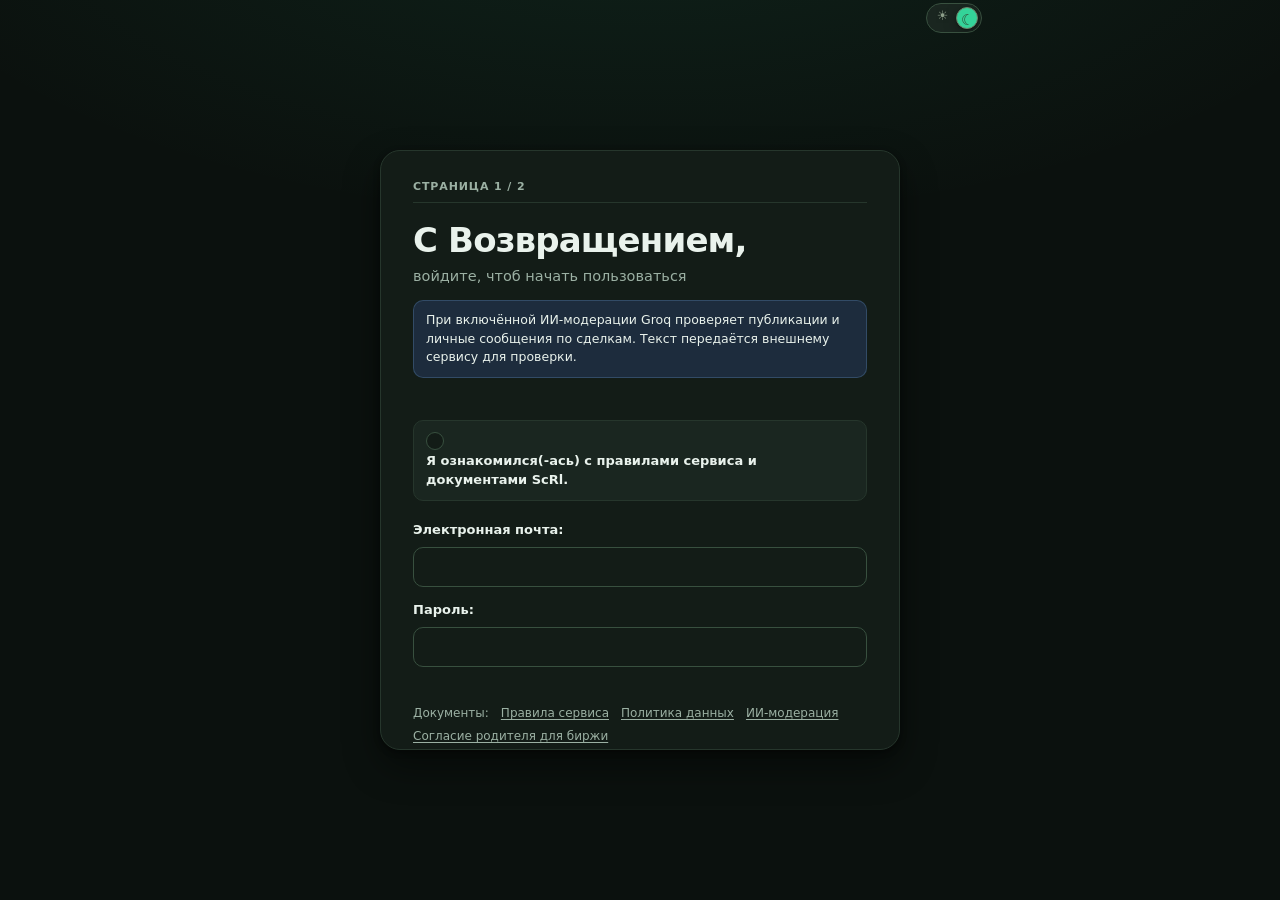
==== commit 9dc5266f: "Separate personal-data and optional AI consent in registration" ====
--- a/index.html
+++ b/index.html
@@ -46,7 +46,7 @@
             <p class="auth-moderation-disclosure">При включённой ИИ-модерации Groq проверяет публикации и личные сообщения по сделкам. Текст передаётся внешнему сервису для проверки.</p>
           </div>
           <form id="loginForm" class="auth-form book-form">
-            <label class="auth-consent-check auth-consent-check--single" for="loginAllConsents"><input id="loginAllConsents" name="allConsents" type="checkbox" required><span>Я ознакомился(-ась) с документами ScRl и подтверждаю это перед входом. Если согласия ещё не сохранены в аккаунте, после входа потребуется заполнить обязательную форму.</span></label>
+            <label class="auth-consent-check auth-consent-check--single" for="loginAllConsents"><input id="loginAllConsents" name="allConsents" type="checkbox" required><span>Я ознакомился(-ась) с правилами сервиса и документами ScRl.</span></label>
             <label for="logMail">Электронная почта:</label>
             <span class="mc-input-shell"><input id="logMail" name="email" type="email" autocomplete="username" aria-label="Электронная почта" required></span>
             <label for="logPass">Пароль:</label>
@@ -89,7 +89,8 @@
               <button class="switch-button" id="regTab" type="button">Регистрация</button>
             </div>
             <form id="regForm" class="auth-form book-form book-form--registration" hidden>
-              <label class="auth-consent-check auth-consent-check--single" for="regAllConsents"><input id="regAllConsents" name="allConsents" type="checkbox" required><span>Я ознакомился(-ась) и принимаю обязательные документы и согласия ScRl.</span></label>
+              <label class="auth-consent-check auth-consent-check--single" for="regPersonalConsent"><input id="regPersonalConsent" name="personalConsent" type="checkbox" required><span>Согласен(-на) на обработку персональных данных по политике ScRl. Это необходимо для работы аккаунта.</span></label>
+              <label class="auth-consent-check auth-consent-check--single" for="regAiConsent"><input id="regAiConsent" name="aiConsent" type="checkbox"><span>Отдельно разрешаю передавать проверяемые тексты внешнему ИИ-поставщику Groq, если ИИ-модерация включена и согласована. Это необязательно.</span></label>
               <div class="reg-name-grid" aria-label="ФИО">
                 <div class="reg-name-field">
                   <label for="regLast">Фамилия:</label>
@@ -113,12 +114,12 @@
               <label for="regAgain">Повторите пароль:</label>
               <span class="mc-input-shell"><input id="regAgain" name="passwordAgain" type="password" autocomplete="new-password" minlength="8" required></span>
               <div class="auth-consent-list auth-consent-list--details" aria-label="Состав согласий">
-                <p>Единое подтверждение включает согласие на обработку персональных данных и ИИ-модерацию с возможной передачей проверяемого текста Groq. Согласие родителя для доступа к бирже оформляется отдельно, если оно требуется.</p>
+                <p>Согласие на обработку персональных данных обязательно для использования сервиса. Согласие на внешнюю ИИ-модерацию выдаётся отдельно и может быть отозвано в настройках данных. Без него текстовые материалы направляются на ручную проверку; некоторые финансовые действия временно недоступны.</p>
               </div>
               <details class="auth-consent-details">
                 <summary>Подробнее о данных и ИИ</summary>
                 <p>Обрабатываются ФИО, e-mail, дата рождения, класс, публикации, сообщения, отзывы и сведения об операциях. Дата рождения и журнал согласий хранятся отдельно от общего профиля.</p>
-                <p>Для автоматической проверки текст может передаваться Groq — внешнему поставщику ИИ. Аккаунт и база данных работают через Supabase. Спорные случаи могут просматриваться администрацией. ИИ может ошибаться; решения можно обжаловать. Не отправляй в тексты пароли, адреса и телефоны.</p>
+                <p>Только при отдельном согласии и включённой настройке модерации проверяемый текст может передаваться Groq — внешнему поставщику ИИ. Без такого согласия контент направляется на ручную проверку администратора, а не отправляется поставщику. ИИ может ошибаться; решения можно обжаловать. Не отправляй в тексты пароли, адреса и телефоны.</p>
               </details>
               <p class="form-error" id="regErr" aria-live="polite"></p>
               <div class="auth-legal-links" aria-label="Документы ScRl"><span>Документы:</span> <a href="legal/terms.html" target="_blank" rel="noopener">Правила сервиса</a><a href="legal/privacy.html" target="_blank" rel="noopener">Политика данных</a><a href="legal/ai-moderation.html" target="_blank" rel="noopener">ИИ-модерация</a><a href="legal/parent-exchange.html" target="_blank" rel="noopener">Согласие родителя для биржи</a></div>
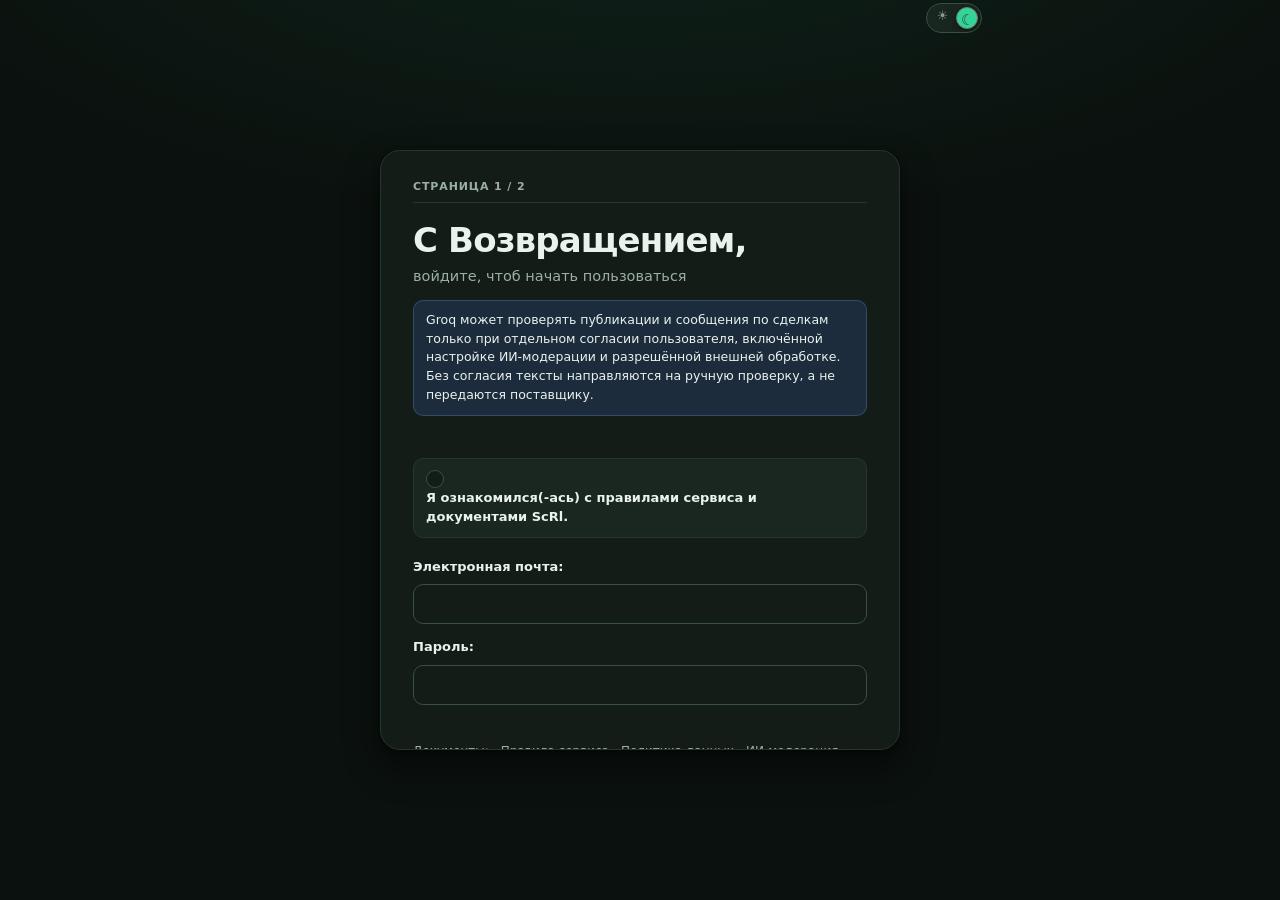
==== commit eb65a598: "Clarify separate AI consent and align copy/tests" ====
--- a/index.html
+++ b/index.html
@@ -21,7 +21,7 @@
   <script src="js/config.js" defer></script>
   <script src="js/core.js" defer></script>
   <script src="js/backend.js?v=168" defer></script>
-  <script src="js/app.js?v=217" defer></script>
+  <script src="js/app.js?v=220" defer></script>
 </head>
 <body>
   <noscript><div class="noscript">Для входа и работы ScRl нужен JavaScript. Включите его в настройках браузера или обратитесь к ответственному взрослому.</div></noscript>
@@ -43,7 +43,7 @@
           <div class="book-copy">
             <h1 id="loginTitle" class="book-title">С Возвращением,</h1>
             <p id="loginDesc" class="book-subtitle">войдите, чтоб начать пользоваться</p>
-            <p class="auth-moderation-disclosure">При включённой ИИ-модерации Groq проверяет публикации и личные сообщения по сделкам. Текст передаётся внешнему сервису для проверки.</p>
+            <p class="auth-moderation-disclosure">Groq может проверять публикации и сообщения по сделкам только при отдельном согласии пользователя, включённой настройке ИИ-модерации и разрешённой внешней обработке. Без согласия тексты направляются на ручную проверку, а не передаются поставщику.</p>
           </div>
           <form id="loginForm" class="auth-form book-form">
             <label class="auth-consent-check auth-consent-check--single" for="loginAllConsents"><input id="loginAllConsents" name="allConsents" type="checkbox" required><span>Я ознакомился(-ась) с правилами сервиса и документами ScRl.</span></label>
@@ -83,7 +83,7 @@
               <h2 id="authTitle" class="book-title">Регистрация</h2>
               <p id="authDesc" class="book-subtitle">Создайте новую запись в книге.</p>
             </div>
-            <p class="auth-moderation-disclosure">При включённой ИИ-модерации публикации, отзывы, жалобы и переписка по сделкам могут проверяться через Groq. Для проверки текст передаётся внешнему сервису. Если модерация отключена или не настроена, новые проверяемые действия останавливаются. Спорные решения можно обжаловать; автобан ограничен критическими случаями.</p>
+            <p class="auth-moderation-disclosure">Проверяемые тексты могут передаваться Groq только при отдельном согласии пользователя и включённых настройках внешней обработки. Без согласия или при отключённом провайдере поддерживаемые материалы уходят на ручную проверку; сделки и начисления ScRl временно недоступны. Спорные решения можно обжаловать.</p>
             <div class="auth-legacy-tabs" hidden>
               <button class="switch-button" id="loginTab" type="button">Вход</button>
               <button class="switch-button" id="regTab" type="button">Регистрация</button>
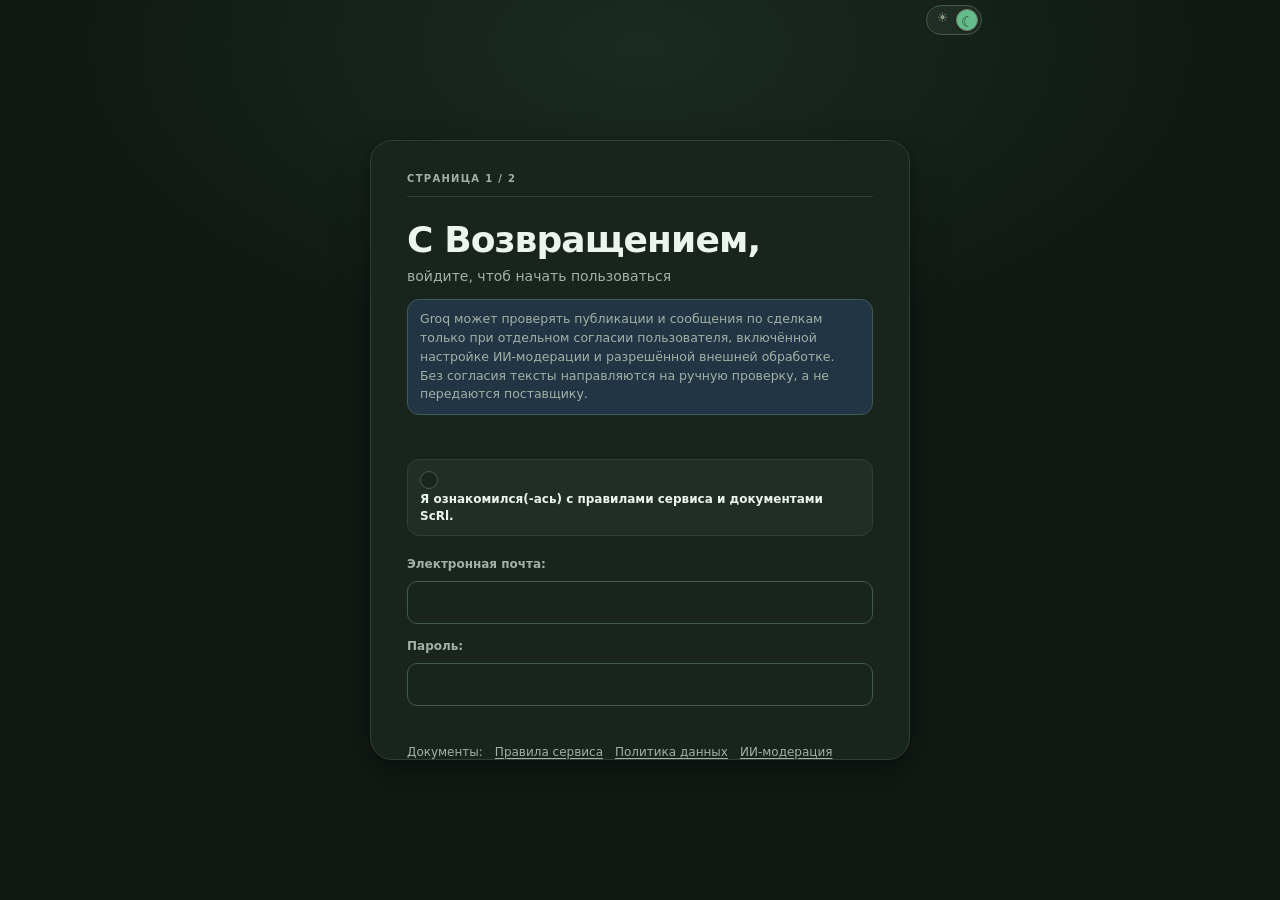
==== commit fd603520: "Bump design stylesheet cache version" ====
--- a/index.html
+++ b/index.html
@@ -17,7 +17,7 @@
   <title>ScRl</title>
   <link rel="preload" href="assets/MinecraftRus.woff2" as="font" type="font/woff2" crossorigin>
   <link rel="stylesheet" href="css/style.css?v=212">
-  <link rel="stylesheet" href="css/design.css?v=11">
+  <link rel="stylesheet" href="css/design.css?v=12">
   <script src="js/config.js" defer></script>
   <script src="js/core.js" defer></script>
   <script src="js/backend.js?v=168" defer></script>
--- a/css/design.css
+++ b/css/design.css
@@ -1391,4 +1391,640 @@
 
   /* Скрытые элементы обязаны оставаться скрытыми, даже если слой задаёт display */
   [hidden] { display: none !important; }
+
+
+  /* ---------- Cohesive visual finish ---------- */
+  :root {
+    --scrl-radius-sm: 7px;
+    --scrl-radius-md: 11px;
+    --scrl-radius-lg: 16px;
+    --scrl-radius-xl: 22px;
+    --scrl-topbar-h: 68px;
+    --scrl-content-max: 1200px;
+    --scrl-shadow-1: 0 1px 2px rgb(24 38 28 / .04), 0 8px 24px rgb(24 38 28 / .045);
+    --scrl-shadow-2: 0 3px 8px rgb(24 38 28 / .07), 0 18px 42px rgb(24 38 28 / .09);
+  }
+
+  html[data-style="classic"] {
+    color-scheme: light;
+    --scrl-bg: #f3f5f0;
+    --scrl-surface: #fffefa;
+    --scrl-surface-2: #edf1e9;
+    --scrl-surface-3: #e3eae0;
+    --scrl-text: #202b23;
+    --scrl-text-muted: #68766b;
+    --scrl-border: #e0e7dd;
+    --scrl-border-strong: #cbd6c9;
+    --scrl-accent: #2f7958;
+    --scrl-accent-strong: #245f45;
+    --scrl-accent-contrast: #ffffff;
+    --scrl-accent-soft: #e2eee5;
+    --scrl-gold: #a9782d;
+    --scrl-gold-soft: #f4ecd9;
+    --scrl-danger: #b64d43;
+    --scrl-danger-strong: #963b34;
+    --scrl-danger-fill: #ae443b;
+    --scrl-danger-soft: #f7e7e3;
+    --scrl-warning: #93651f;
+    --scrl-warning-soft: #f5eedc;
+    --scrl-info: #426f91;
+    --scrl-info-soft: #e8eff4;
+    --scrl-ring: rgb(47 121 88 / .22);
+    --scrl-shadow-1: 0 1px 2px rgb(24 38 28 / .04), 0 8px 24px rgb(24 38 28 / .045);
+    --scrl-shadow-2: 0 3px 8px rgb(24 38 28 / .07), 0 18px 42px rgb(24 38 28 / .09);
+    --scrl-shadow-pop: 0 20px 54px rgb(24 38 28 / .18);
+  }
+
+  html[data-style="classic"][data-theme="dark"] {
+    color-scheme: dark;
+    --scrl-bg: #111914;
+    --scrl-surface: #19241d;
+    --scrl-surface-2: #202e25;
+    --scrl-surface-3: #2a3a30;
+    --scrl-text: #edf3ed;
+    --scrl-text-muted: #a2b1a5;
+    --scrl-border: #2d4033;
+    --scrl-border-strong: #435b49;
+    --scrl-accent: #65bd8d;
+    --scrl-accent-strong: #89d5a9;
+    --scrl-accent-contrast: #102017;
+    --scrl-accent-soft: #203d2c;
+    --scrl-gold: #dfbd77;
+    --scrl-gold-soft: #3b321f;
+    --scrl-danger: #f08d82;
+    --scrl-danger-strong: #ffaaa0;
+    --scrl-danger-fill: #a8443d;
+    --scrl-danger-soft: #402522;
+    --scrl-warning: #e3bd73;
+    --scrl-warning-soft: #3b321f;
+    --scrl-info: #86b7dc;
+    --scrl-info-soft: #223545;
+    --scrl-ring: rgb(101 189 141 / .3);
+    --scrl-shadow-1: 0 1px 2px rgb(0 0 0 / .22), 0 8px 24px rgb(0 0 0 / .12);
+    --scrl-shadow-2: 0 3px 8px rgb(0 0 0 / .25), 0 18px 42px rgb(0 0 0 / .2);
+    --scrl-shadow-pop: 0 20px 54px rgb(0 0 0 / .48);
+  }
+
+  html[data-style="classic"] body {
+    background-color: var(--scrl-bg) !important;
+    background-image:
+      radial-gradient(900px 420px at 50% -180px, color-mix(in srgb, var(--scrl-accent) 10%, transparent), transparent 74%),
+      linear-gradient(180deg, color-mix(in srgb, var(--scrl-surface) 18%, transparent), transparent 360px) !important;
+    background-attachment: fixed !important;
+    color: var(--scrl-text) !important;
+  }
+
+  html[data-style="classic"] #app,
+  html[data-style="classic"] #auth {
+    color: var(--scrl-text) !important;
+  }
+
+  /* Header, navigation and account controls use one shared visual language. */
+  html[data-style="classic"] .topbar {
+    min-height: var(--scrl-topbar-h) !important;
+    background: color-mix(in srgb, var(--scrl-surface) 88%, transparent) !important;
+    border-bottom: 1px solid var(--scrl-border) !important;
+    box-shadow: 0 4px 18px rgb(20 34 24 / .025) !important;
+  }
+  html[data-style="classic"] .topbar-inner {
+    min-height: var(--scrl-topbar-h) !important;
+    padding: 9px 24px !important;
+    gap: 18px !important;
+  }
+  html[data-style="classic"] .brand {
+    flex: 0 0 auto !important;
+    gap: 10px !important;
+    color: var(--scrl-text) !important;
+    font-size: 19px !important;
+    font-weight: 780 !important;
+    letter-spacing: -.045em !important;
+  }
+  html[data-style="classic"] .brand::after {
+    content: "ScRl";
+    color: var(--scrl-text) !important;
+  }
+  html[data-style="classic"] .brand-logo-frame {
+    width: 36px !important;
+    height: 36px !important;
+    border-radius: 12px !important;
+    border-color: color-mix(in srgb, var(--scrl-accent) 20%, var(--scrl-border)) !important;
+    background: var(--scrl-accent-soft) !important;
+    box-shadow: none !important;
+  }
+  html[data-style="classic"] .main-nav {
+    justify-content: flex-start !important;
+    gap: 3px !important;
+  }
+  html[data-style="classic"] .nav-tab,
+  html[data-style="classic"] .more-btn {
+    min-height: 38px !important;
+    padding: 8px 13px !important;
+    border-radius: 10px !important;
+    color: var(--scrl-text-muted) !important;
+    font-size: 13px !important;
+    font-weight: 620 !important;
+  }
+  html[data-style="classic"] .nav-tab:hover,
+  html[data-style="classic"] .more-btn:hover,
+  html[data-style="classic"] .more-btn[aria-expanded="true"] {
+    border-color: transparent !important;
+    background: var(--scrl-surface-2) !important;
+    color: var(--scrl-text) !important;
+  }
+  html[data-style="classic"] .nav-tab.is-active {
+    border-color: color-mix(in srgb, var(--scrl-accent) 16%, transparent) !important;
+    background: var(--scrl-accent-soft) !important;
+    color: var(--scrl-accent-strong) !important;
+    box-shadow: none !important;
+  }
+  html[data-style="classic"] .topbar-actions { gap: 7px !important; }
+  html[data-style="classic"] .topbar-balance {
+    min-height: 38px !important;
+    padding: 6px 11px !important;
+    border-color: var(--scrl-border) !important;
+    border-radius: 12px !important;
+    background: var(--scrl-surface-2) !important;
+    color: var(--scrl-text) !important;
+    box-shadow: none !important;
+  }
+  html[data-style="classic"] .topbar-balance .balance-group small {
+    color: var(--scrl-text-muted) !important;
+  }
+  html[data-style="classic"] .topbar-balance .balance-group strong,
+  html[data-style="classic"] .topbar-balance .balance-divider {
+    color: var(--scrl-text) !important;
+  }
+  html[data-style="classic"] .notification-bell,
+  html[data-style="classic"] .theme-btn,
+  html[data-style="classic"] .logout-button {
+    width: 38px !important;
+    min-width: 38px !important;
+    height: 38px !important;
+    min-height: 38px !important;
+    padding: 0 !important;
+    display: inline-grid !important;
+    place-items: center !important;
+    border: 1px solid var(--scrl-border) !important;
+    border-radius: 12px !important;
+    background: var(--scrl-surface) !important;
+    color: var(--scrl-text-muted) !important;
+    box-shadow: none !important;
+  }
+  html[data-style="classic"] .notification-bell:hover,
+  html[data-style="classic"] .theme-btn:hover,
+  html[data-style="classic"] .logout-button:hover {
+    border-color: var(--scrl-border-strong) !important;
+    background: var(--scrl-surface-2) !important;
+    color: var(--scrl-text) !important;
+  }
+  html[data-style="classic"] .logout-button { font-size: 0 !important; }
+  html[data-style="classic"] .logout-button::before {
+    content: "↗";
+    font-size: 17px !important;
+    line-height: 1 !important;
+  }
+  html[data-style="classic"] .user-avatar {
+    width: 32px !important;
+    height: 32px !important;
+    background: var(--scrl-accent-soft) !important;
+    color: var(--scrl-accent-strong) !important;
+  }
+  html[data-style="classic"] .topbar-profile { border-radius: 12px !important; }
+  html[data-style="classic"] .notification-count {
+    min-width: 18px !important;
+    height: 18px !important;
+    padding: 0 4px !important;
+    border: 2px solid var(--scrl-surface) !important;
+    border-radius: 999px !important;
+    background: var(--scrl-danger-fill) !important;
+    color: #ffffff !important;
+    font-size: 10px !important;
+    font-weight: 800 !important;
+    line-height: 14px !important;
+    text-shadow: none !important;
+  }
+  html[data-style="classic"] .more-menu,
+  html[data-style="classic"] .notification-panel {
+    border: 1px solid var(--scrl-border) !important;
+    border-radius: 16px !important;
+    background: var(--scrl-surface) !important;
+    box-shadow: var(--scrl-shadow-pop) !important;
+    color: var(--scrl-text) !important;
+  }
+
+  /* Page width, headings and vertical rhythm. */
+  html[data-style="classic"] .page-wrap {
+    width: min(100%, var(--scrl-content-max)) !important;
+    max-width: var(--scrl-content-max) !important;
+    padding: 38px 28px 84px !important;
+  }
+  html[data-style="classic"] #page,
+  html[data-style="classic"] .welcome-block {
+    width: 100% !important;
+    max-width: 1020px !important;
+    margin-right: auto !important;
+    margin-left: auto !important;
+  }
+  html[data-style="classic"] #page h1 {
+    margin: 0 0 10px !important;
+    font-size: clamp(29px, 3.1vw, 38px) !important;
+    line-height: 1.12 !important;
+    letter-spacing: -.04em !important;
+    font-weight: 780 !important;
+  }
+  html[data-style="classic"] #page h2 {
+    margin: 24px 0 11px !important;
+    font-size: 18px !important;
+    line-height: 1.3 !important;
+    letter-spacing: -.02em !important;
+  }
+  html[data-style="classic"] #page h3 {
+    margin: 0 0 7px !important;
+    font-size: 15px !important;
+    line-height: 1.35 !important;
+    letter-spacing: -.01em !important;
+  }
+  html[data-style="classic"] #page .eyebrow {
+    margin-bottom: 9px !important;
+    color: var(--scrl-accent-strong) !important;
+    font-size: 10px !important;
+    letter-spacing: .14em !important;
+  }
+  html[data-style="classic"] #page .welcome-line {
+    height: 1px !important;
+    margin: 24px 0 !important;
+    background: var(--scrl-border) !important;
+  }
+  html[data-style="classic"] #page .section-hint,
+  html[data-style="classic"] #page > .muted {
+    color: var(--scrl-text-muted) !important;
+    line-height: 1.65 !important;
+  }
+
+  /* Cards are quiet surfaces, not nested decorations. */
+  html[data-style="classic"] .demo-card,
+  html[data-style="classic"] .demo-stat,
+  html[data-style="classic"] .home-overview-card,
+  html[data-style="classic"] .demo-form,
+  html[data-style="classic"] .match-box,
+  html[data-style="classic"] .chat-box,
+  html[data-style="classic"] .consent-panel,
+  html[data-style="classic"] .consent-form,
+  html[data-style="classic"] .review-panel,
+  html[data-style="classic"] .parent-preview-panel,
+  html[data-style="classic"] .settings-card,
+  html[data-style="classic"] .admin-section,
+  html[data-style="classic"] .order-card,
+  html[data-style="classic"] .moderation-evidence,
+  html[data-style="classic"] .moderation-admin,
+  html[data-style="classic"] .admin-hero,
+  html[data-style="classic"] .admin-overview,
+  html[data-style="classic"] .admin-shortcuts,
+  html[data-style="classic"] .admin-jump-nav,
+  html[data-style="classic"] .ban-appeal-panel {
+    border: 1px solid var(--scrl-border) !important;
+    border-radius: 16px !important;
+    background: var(--scrl-surface) !important;
+    box-shadow: var(--scrl-shadow-1) !important;
+  }
+  html[data-style="classic"] .demo-card,
+  html[data-style="classic"] .demo-stat,
+  html[data-style="classic"] .home-overview-card,
+  html[data-style="classic"] .demo-form,
+  html[data-style="classic"] .match-box,
+  html[data-style="classic"] .chat-box,
+  html[data-style="classic"] .consent-panel,
+  html[data-style="classic"] .review-panel,
+  html[data-style="classic"] .settings-card,
+  html[data-style="classic"] .admin-section,
+  html[data-style="classic"] .order-card,
+  html[data-style="classic"] .admin-hero,
+  html[data-style="classic"] .admin-overview {
+    padding: 20px !important;
+  }
+  html[data-style="classic"] .demo-card,
+  html[data-style="classic"] .home-overview-card {
+    transition: transform 180ms cubic-bezier(.2,.7,.3,1), border-color 180ms ease, box-shadow 180ms ease !important;
+  }
+  html[data-style="classic"] .demo-card:hover,
+  html[data-style="classic"] .home-overview-card:hover {
+    transform: translateY(-2px) !important;
+    border-color: color-mix(in srgb, var(--scrl-accent) 35%, var(--scrl-border)) !important;
+    box-shadow: var(--scrl-shadow-2) !important;
+  }
+  html[data-style="classic"] .demo-list,
+  html[data-style="classic"] .home-overview,
+  html[data-style="classic"] .demo-stats {
+    gap: 16px !important;
+  }
+  html[data-style="classic"] .demo-list {
+    grid-template-columns: repeat(auto-fill, minmax(min(100%, 286px), 1fr)) !important;
+  }
+  html[data-style="classic"] .demo-list-title {
+    margin: 30px 0 14px !important;
+  }
+  html[data-style="classic"] .card-top { margin-bottom: 12px !important; }
+  html[data-style="classic"] .card-bottom { margin-top: 16px !important; gap: 10px 14px !important; }
+  html[data-style="classic"] .demo-stat b,
+  html[data-style="classic"] .home-overview-value {
+    color: var(--scrl-accent-strong) !important;
+    font-variant-numeric: tabular-nums !important;
+    letter-spacing: -.045em !important;
+  }
+  html[data-style="classic"] .data-list { gap: 7px !important; }
+  html[data-style="classic"] .data-row,
+  html[data-style="classic"] .admin-queue-row,
+  html[data-style="classic"] .admin-user-row,
+  html[data-style="classic"] .admin-publication-row,
+  html[data-style="classic"] .admin-dispute-row {
+    border: 1px solid var(--scrl-border) !important;
+    border-radius: 12px !important;
+    background: var(--scrl-surface) !important;
+  }
+  html[data-style="classic"] .data-row { padding: 13px 15px !important; }
+  html[data-style="classic"] .data-row:hover { border-color: var(--scrl-border-strong) !important; }
+  html[data-style="classic"] .tag {
+    border-color: transparent !important;
+    border-radius: 999px !important;
+    background: var(--scrl-surface-2) !important;
+    color: var(--scrl-text-muted) !important;
+    padding: 4px 9px !important;
+    font-size: 11px !important;
+    font-weight: 700 !important;
+  }
+
+  /* Buttons, fields and validation states share consistent dimensions. */
+  html[data-style="classic"] .button {
+    min-height: 42px !important;
+    padding: 0 16px !important;
+    border: 1px solid var(--scrl-border-strong) !important;
+    border-radius: 11px !important;
+    background: var(--scrl-surface) !important;
+    color: var(--scrl-text) !important;
+    font-size: 13px !important;
+    font-weight: 680 !important;
+    box-shadow: none !important;
+    transition: transform 140ms ease, background 160ms ease, border-color 160ms ease, box-shadow 160ms ease !important;
+  }
+  html[data-style="classic"] .button:hover {
+    border-color: var(--scrl-border-strong) !important;
+    background: var(--scrl-surface-2) !important;
+    box-shadow: none !important;
+  }
+  html[data-style="classic"] .button:active { transform: translateY(1px) !important; }
+  html[data-style="classic"] .button-primary {
+    border-color: var(--scrl-accent) !important;
+    background: var(--scrl-accent) !important;
+    color: var(--scrl-accent-contrast) !important;
+    box-shadow: 0 2px 5px color-mix(in srgb, var(--scrl-accent) 20%, transparent) !important;
+  }
+  html[data-style="classic"] .button-primary:hover {
+    border-color: var(--scrl-accent-strong) !important;
+    background: var(--scrl-accent-strong) !important;
+    color: var(--scrl-accent-contrast) !important;
+    box-shadow: 0 5px 14px color-mix(in srgb, var(--scrl-accent) 22%, transparent) !important;
+    transform: translateY(-1px) !important;
+  }
+  html[data-style="classic"] .button-secondary {
+    border-color: var(--scrl-border-strong) !important;
+    background: var(--scrl-surface) !important;
+    color: var(--scrl-text) !important;
+  }
+  html[data-style="classic"] .button-secondary:hover {
+    border-color: color-mix(in srgb, var(--scrl-accent) 50%, var(--scrl-border-strong)) !important;
+    background: var(--scrl-accent-soft) !important;
+    color: var(--scrl-accent-strong) !important;
+  }
+  html[data-style="classic"] .button-danger {
+    border-color: var(--scrl-danger-fill) !important;
+    background: var(--scrl-danger-fill) !important;
+    color: #ffffff !important;
+  }
+  html[data-style="classic"] .text-button {
+    border-radius: 8px !important;
+    color: var(--scrl-accent-strong) !important;
+    font-weight: 680 !important;
+  }
+  html[data-style="classic"] .text-button:hover {
+    background: var(--scrl-accent-soft) !important;
+  }
+  html[data-style="classic"] #page input:not([type="checkbox"]):not([type="radio"]),
+  html[data-style="classic"] #page select,
+  html[data-style="classic"] #page textarea,
+  html[data-style="classic"] #auth input:not([type="checkbox"]):not([type="radio"]),
+  html[data-style="classic"] #auth select,
+  html[data-style="classic"] #auth textarea {
+    min-height: 43px !important;
+    padding: 10px 12px !important;
+    border: 1px solid var(--scrl-border-strong) !important;
+    border-radius: 10px !important;
+    background: var(--scrl-surface) !important;
+    color: var(--scrl-text) !important;
+    font-size: 14px !important;
+    box-shadow: none !important;
+  }
+  html[data-style="classic"] #page textarea,
+  html[data-style="classic"] #auth textarea { min-height: 96px !important; }
+  html[data-style="classic"] #page input:focus,
+  html[data-style="classic"] #page select:focus,
+  html[data-style="classic"] #page textarea:focus,
+  html[data-style="classic"] #auth input:focus,
+  html[data-style="classic"] #auth select:focus,
+  html[data-style="classic"] #auth textarea:focus {
+    border-color: var(--scrl-accent) !important;
+    box-shadow: 0 0 0 3px var(--scrl-ring) !important;
+    outline: none !important;
+  }
+  html[data-style="classic"] #page input::placeholder,
+  html[data-style="classic"] #page textarea::placeholder,
+  html[data-style="classic"] #auth input::placeholder,
+  html[data-style="classic"] #auth textarea::placeholder {
+    color: var(--scrl-text-muted) !important;
+    opacity: .78 !important;
+  }
+  html[data-style="classic"] #page label,
+  html[data-style="classic"] #auth label {
+    color: var(--scrl-text-muted) !important;
+    font-size: 12px !important;
+    font-weight: 680 !important;
+  }
+  html[data-style="classic"] #page input[type="checkbox"],
+  html[data-style="classic"] #page input[type="radio"],
+  html[data-style="classic"] #auth input[type="checkbox"],
+  html[data-style="classic"] #auth input[type="radio"] {
+    accent-color: var(--scrl-accent) !important;
+  }
+  html[data-style="classic"] .form-error { color: var(--scrl-danger) !important; }
+
+  /* Notices and status colors are semantic and deliberately restrained. */
+  html[data-style="classic"] .demo-note,
+  html[data-style="classic"] .review-eligibility-note {
+    border: 1px solid var(--scrl-border) !important;
+    border-radius: 12px !important;
+    background: var(--scrl-surface-2) !important;
+    color: var(--scrl-text-muted) !important;
+  }
+  html[data-style="classic"] .moderation-notice {
+    border: 1px solid var(--scrl-border) !important;
+    border-radius: 13px !important;
+    background: var(--scrl-surface) !important;
+    color: var(--scrl-text) !important;
+    box-shadow: var(--scrl-shadow-1) !important;
+  }
+  html[data-style="classic"] .moderation-notice[data-state="setup"],
+  html[data-style="classic"] .moderation-notice[data-state="active"] {
+    border-color: color-mix(in srgb, var(--scrl-info) 22%, var(--scrl-border)) !important;
+    background: var(--scrl-info-soft) !important;
+  }
+  html[data-style="classic"] .review-reminder {
+    border-color: color-mix(in srgb, var(--scrl-warning) 30%, var(--scrl-border)) !important;
+    border-radius: 12px !important;
+    background: var(--scrl-warning-soft) !important;
+    color: var(--scrl-warning) !important;
+  }
+  html[data-style="classic"] .account-danger {
+    border-color: color-mix(in srgb, var(--scrl-danger) 28%, var(--scrl-border)) !important;
+    border-radius: 15px !important;
+    background: var(--scrl-danger-soft) !important;
+    box-shadow: none !important;
+  }
+
+  /* Authentication keeps the book interaction, but removes visual clutter. */
+  html[data-style="classic"] .auth-screen {
+    padding: 36px 18px !important;
+    background:
+      radial-gradient(780px 420px at 50% 5%, color-mix(in srgb, var(--scrl-accent) 11%, transparent), transparent 72%),
+      var(--scrl-bg) !important;
+  }
+  html[data-style="classic"] .auth-stage { width: min(540px, 100%) !important; }
+  html[data-style="classic"] .auth-book {
+    width: 100% !important;
+    min-height: min(620px, calc(100svh - 100px)) !important;
+    border: 1px solid var(--scrl-border) !important;
+    border-radius: 22px !important;
+    background: var(--scrl-surface) !important;
+    box-shadow: var(--scrl-shadow-2) !important;
+  }
+  html[data-style="classic"] .book-page,
+  html[data-style="classic"] .book-page--single,
+  html[data-style="classic"] .book-page--registration {
+    padding: 34px 36px !important;
+    background: transparent !important;
+  }
+  html[data-style="classic"] .book-page-top {
+    margin-bottom: 22px !important;
+    padding-bottom: 13px !important;
+    border-color: var(--scrl-border) !important;
+  }
+  html[data-style="classic"] .page-counter {
+    color: var(--scrl-text-muted) !important;
+    font-size: 10px !important;
+    letter-spacing: .13em !important;
+  }
+  html[data-style="classic"] .book-copy { margin-bottom: 20px !important; }
+  html[data-style="classic"] .book-title { font-size: clamp(29px, 4vw, 36px) !important; }
+  html[data-style="classic"] .book-subtitle {
+    color: var(--scrl-text-muted) !important;
+    font-size: 14px !important;
+  }
+  html[data-style="classic"] .auth-moderation-disclosure {
+    border: 1px solid color-mix(in srgb, var(--scrl-info) 23%, var(--scrl-border)) !important;
+    border-radius: 12px !important;
+    background: var(--scrl-info-soft) !important;
+    color: var(--scrl-text-muted) !important;
+  }
+  html[data-style="classic"] .auth-consent-check {
+    border: 1px solid var(--scrl-border) !important;
+    border-radius: 12px !important;
+    background: var(--scrl-surface-2) !important;
+  }
+  html[data-style="classic"] .book-action-button { min-height: 48px !important; }
+  html[data-style="classic"] .book-page-link {
+    color: var(--scrl-accent-strong) !important;
+    font-weight: 680 !important;
+  }
+  html[data-style="classic"] .auth-theme-btn {
+    top: 20px !important;
+    right: 20px !important;
+  }
+
+  /* Small-screen layout: predictable header rows and comfortable touch targets. */
+  @media (max-width: 900px) {
+    html[data-style="classic"] .topbar-inner {
+      padding: 9px 16px !important;
+      gap: 8px 12px !important;
+    }
+    html[data-style="classic"] .main-nav {
+      justify-content: flex-start !important;
+      gap: 3px !important;
+    }
+    html[data-style="classic"] .page-wrap {
+      padding: 28px 18px 68px !important;
+    }
+    html[data-style="classic"] #page,
+    html[data-style="classic"] .welcome-block { max-width: 100% !important; }
+  }
+  @media (max-width: 600px) {
+    html[data-style="classic"] .topbar-inner {
+      padding: 8px 12px 7px !important;
+      gap: 6px 8px !important;
+    }
+    html[data-style="classic"] .topbar-actions { gap: 5px !important; }
+    html[data-style="classic"] .topbar-balance { display: none !important; }
+    html[data-style="classic"] .notification-bell,
+    html[data-style="classic"] .theme-btn,
+    html[data-style="classic"] .logout-button {
+      width: 36px !important;
+      min-width: 36px !important;
+      height: 36px !important;
+      min-height: 36px !important;
+      border-radius: 11px !important;
+    }
+    html[data-style="classic"] .nav-tab,
+    html[data-style="classic"] .more-btn {
+      min-height: 35px !important;
+      padding: 7px 11px !important;
+      font-size: 12px !important;
+    }
+    html[data-style="classic"] .page-wrap { padding: 24px 14px 58px !important; }
+    html[data-style="classic"] #page h1 { font-size: 28px !important; }
+    html[data-style="classic"] .demo-card,
+    html[data-style="classic"] .demo-stat,
+    html[data-style="classic"] .home-overview-card,
+    html[data-style="classic"] .demo-form,
+    html[data-style="classic"] .match-box,
+    html[data-style="classic"] .chat-box,
+    html[data-style="classic"] .consent-panel,
+    html[data-style="classic"] .review-panel,
+    html[data-style="classic"] .settings-card,
+    html[data-style="classic"] .admin-section,
+    html[data-style="classic"] .order-card {
+      padding: 16px !important;
+      border-radius: 14px !important;
+    }
+    html[data-style="classic"] .book-page,
+    html[data-style="classic"] .book-page--single,
+    html[data-style="classic"] .book-page--registration {
+      padding: 26px 20px !important;
+    }
+    html[data-style="classic"] .auth-book {
+      min-height: min(590px, calc(100svh - 88px)) !important;
+      border-radius: 18px !important;
+    }
+    html[data-style="classic"] .auth-theme-btn { top: 10px !important; right: 10px !important; }
+  }
+  @media (max-width: 380px) {
+    html[data-style="classic"] .brand::after { display: none !important; }
+    html[data-style="classic"] .page-wrap { padding-right: 11px !important; padding-left: 11px !important; }
+    html[data-style="classic"] .book-page,
+    html[data-style="classic"] .book-page--single,
+    html[data-style="classic"] .book-page--registration { padding-right: 16px !important; padding-left: 16px !important; }
+  }
+
+  @media (prefers-reduced-motion: reduce) {
+    html[data-style="classic"] .demo-card,
+    html[data-style="classic"] .home-overview-card,
+    html[data-style="classic"] .button { transition: none !important; }
+  }
+
 }
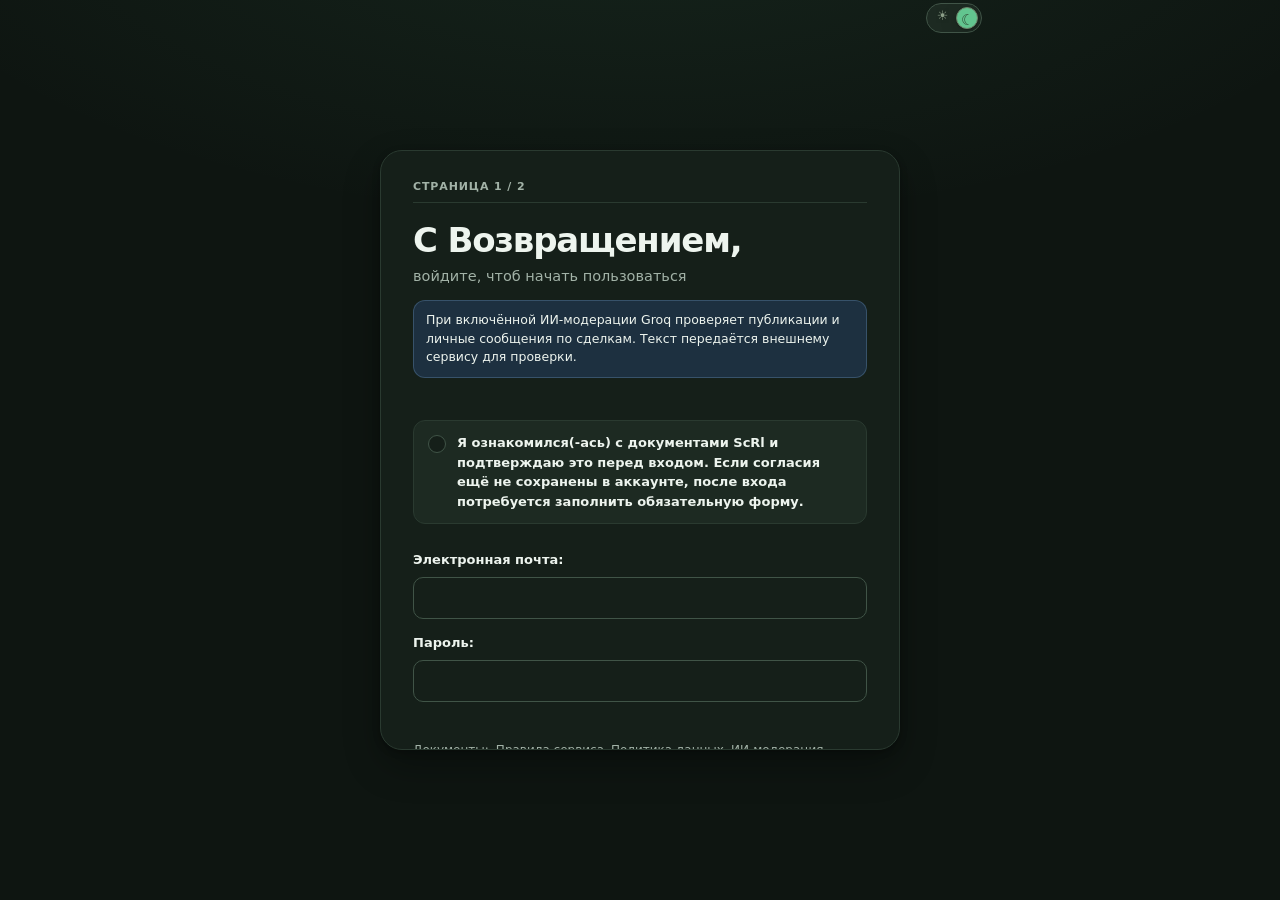
==== commit f2ae8d69: "Polish ScRl visual system and theme colors" ====
--- a/index.html
+++ b/index.html
@@ -6,7 +6,7 @@
   <meta name="referrer" content="strict-origin-when-cross-origin">
   <meta name="color-scheme" content="dark light">
   <meta name="viewport" content="width=device-width, initial-scale=1">
-  <meta name="theme-color" content="#0b110d">
+  <meta name="theme-color" content="#0e1511">
   <meta name="description" content="ScRl — уютное пространство школьной взаимопомощи.">
   <link rel="canonical" href="https://www.scrl.site/">
   <meta property="og:url" content="https://www.scrl.site/">
@@ -20,8 +20,8 @@
   <link rel="stylesheet" href="css/design.css?v=12">
   <script src="js/config.js" defer></script>
   <script src="js/core.js" defer></script>
-  <script src="js/backend.js?v=168" defer></script>
-  <script src="js/app.js?v=220" defer></script>
+  <script src="js/backend.js?v=167" defer></script>
+  <script src="js/app.js?v=218" defer></script>
 </head>
 <body>
   <noscript><div class="noscript">Для входа и работы ScRl нужен JavaScript. Включите его в настройках браузера или обратитесь к ответственному взрослому.</div></noscript>
@@ -43,10 +43,10 @@
           <div class="book-copy">
             <h1 id="loginTitle" class="book-title">С Возвращением,</h1>
             <p id="loginDesc" class="book-subtitle">войдите, чтоб начать пользоваться</p>
-            <p class="auth-moderation-disclosure">Groq может проверять публикации и сообщения по сделкам только при отдельном согласии пользователя, включённой настройке ИИ-модерации и разрешённой внешней обработке. Без согласия тексты направляются на ручную проверку, а не передаются поставщику.</p>
+            <p class="auth-moderation-disclosure">При включённой ИИ-модерации Groq проверяет публикации и личные сообщения по сделкам. Текст передаётся внешнему сервису для проверки.</p>
           </div>
           <form id="loginForm" class="auth-form book-form">
-            <label class="auth-consent-check auth-consent-check--single" for="loginAllConsents"><input id="loginAllConsents" name="allConsents" type="checkbox" required><span>Я ознакомился(-ась) с правилами сервиса и документами ScRl.</span></label>
+            <label class="auth-consent-check auth-consent-check--single" for="loginAllConsents"><input id="loginAllConsents" name="allConsents" type="checkbox" required><span>Я ознакомился(-ась) с документами ScRl и подтверждаю это перед входом. Если согласия ещё не сохранены в аккаунте, после входа потребуется заполнить обязательную форму.</span></label>
             <label for="logMail">Электронная почта:</label>
             <span class="mc-input-shell"><input id="logMail" name="email" type="email" autocomplete="username" aria-label="Электронная почта" required></span>
             <label for="logPass">Пароль:</label>
@@ -83,14 +83,13 @@
               <h2 id="authTitle" class="book-title">Регистрация</h2>
               <p id="authDesc" class="book-subtitle">Создайте новую запись в книге.</p>
             </div>
-            <p class="auth-moderation-disclosure">Проверяемые тексты могут передаваться Groq только при отдельном согласии пользователя и включённых настройках внешней обработки. Без согласия или при отключённом провайдере поддерживаемые материалы уходят на ручную проверку; сделки и начисления ScRl временно недоступны. Спорные решения можно обжаловать.</p>
+            <p class="auth-moderation-disclosure">При включённой ИИ-модерации публикации, отзывы, жалобы и переписка по сделкам могут проверяться через Groq. Для проверки текст передаётся внешнему сервису. Если модерация отключена или не настроена, новые проверяемые действия останавливаются. Спорные решения можно обжаловать; автобан ограничен критическими случаями.</p>
             <div class="auth-legacy-tabs" hidden>
               <button class="switch-button" id="loginTab" type="button">Вход</button>
               <button class="switch-button" id="regTab" type="button">Регистрация</button>
             </div>
             <form id="regForm" class="auth-form book-form book-form--registration" hidden>
-              <label class="auth-consent-check auth-consent-check--single" for="regPersonalConsent"><input id="regPersonalConsent" name="personalConsent" type="checkbox" required><span>Согласен(-на) на обработку персональных данных по политике ScRl. Это необходимо для работы аккаунта.</span></label>
-              <label class="auth-consent-check auth-consent-check--single" for="regAiConsent"><input id="regAiConsent" name="aiConsent" type="checkbox"><span>Отдельно разрешаю передавать проверяемые тексты внешнему ИИ-поставщику Groq, если ИИ-модерация включена и согласована. Это необязательно.</span></label>
+              <label class="auth-consent-check auth-consent-check--single" for="regAllConsents"><input id="regAllConsents" name="allConsents" type="checkbox" required><span>Я ознакомился(-ась) и принимаю обязательные документы и согласия ScRl.</span></label>
               <div class="reg-name-grid" aria-label="ФИО">
                 <div class="reg-name-field">
                   <label for="regLast">Фамилия:</label>
@@ -114,12 +113,12 @@
               <label for="regAgain">Повторите пароль:</label>
               <span class="mc-input-shell"><input id="regAgain" name="passwordAgain" type="password" autocomplete="new-password" minlength="8" required></span>
               <div class="auth-consent-list auth-consent-list--details" aria-label="Состав согласий">
-                <p>Согласие на обработку персональных данных обязательно для использования сервиса. Согласие на внешнюю ИИ-модерацию выдаётся отдельно и может быть отозвано в настройках данных. Без него текстовые материалы направляются на ручную проверку; некоторые финансовые действия временно недоступны.</p>
+                <p>Единое подтверждение включает согласие на обработку персональных данных и ИИ-модерацию с возможной передачей проверяемого текста Groq. Согласие родителя для доступа к бирже оформляется отдельно, если оно требуется.</p>
               </div>
               <details class="auth-consent-details">
                 <summary>Подробнее о данных и ИИ</summary>
                 <p>Обрабатываются ФИО, e-mail, дата рождения, класс, публикации, сообщения, отзывы и сведения об операциях. Дата рождения и журнал согласий хранятся отдельно от общего профиля.</p>
-                <p>Только при отдельном согласии и включённой настройке модерации проверяемый текст может передаваться Groq — внешнему поставщику ИИ. Без такого согласия контент направляется на ручную проверку администратора, а не отправляется поставщику. ИИ может ошибаться; решения можно обжаловать. Не отправляй в тексты пароли, адреса и телефоны.</p>
+                <p>Для автоматической проверки текст может передаваться Groq — внешнему поставщику ИИ. Аккаунт и база данных работают через Supabase. Спорные случаи могут просматриваться администрацией. ИИ может ошибаться; решения можно обжаловать. Не отправляй в тексты пароли, адреса и телефоны.</p>
               </details>
               <p class="form-error" id="regErr" aria-live="polite"></p>
               <div class="auth-legal-links" aria-label="Документы ScRl"><span>Документы:</span> <a href="legal/terms.html" target="_blank" rel="noopener">Правила сервиса</a><a href="legal/privacy.html" target="_blank" rel="noopener">Политика данных</a><a href="legal/ai-moderation.html" target="_blank" rel="noopener">ИИ-модерация</a><a href="legal/parent-exchange.html" target="_blank" rel="noopener">Согласие родителя для биржи</a></div>
--- a/css/design.css
+++ b/css/design.css
@@ -1392,639 +1392,282 @@
   /* Скрытые элементы обязаны оставаться скрытыми, даже если слой задаёт display */
   [hidden] { display: none !important; }
 
-
-  /* ---------- Cohesive visual finish ---------- */
+  /* ---------- ScRl: unified visual system ---------- */
   :root {
-    --scrl-radius-sm: 7px;
-    --scrl-radius-md: 11px;
-    --scrl-radius-lg: 16px;
-    --scrl-radius-xl: 22px;
-    --scrl-topbar-h: 68px;
-    --scrl-content-max: 1200px;
-    --scrl-shadow-1: 0 1px 2px rgb(24 38 28 / .04), 0 8px 24px rgb(24 38 28 / .045);
-    --scrl-shadow-2: 0 3px 8px rgb(24 38 28 / .07), 0 18px 42px rgb(24 38 28 / .09);
-  }
-
-  html[data-style="classic"] {
-    color-scheme: light;
-    --scrl-bg: #f3f5f0;
-    --scrl-surface: #fffefa;
-    --scrl-surface-2: #edf1e9;
-    --scrl-surface-3: #e3eae0;
-    --scrl-text: #202b23;
-    --scrl-text-muted: #68766b;
-    --scrl-border: #e0e7dd;
-    --scrl-border-strong: #cbd6c9;
-    --scrl-accent: #2f7958;
-    --scrl-accent-strong: #245f45;
-    --scrl-accent-contrast: #ffffff;
-    --scrl-accent-soft: #e2eee5;
-    --scrl-gold: #a9782d;
-    --scrl-gold-soft: #f4ecd9;
-    --scrl-danger: #b64d43;
-    --scrl-danger-strong: #963b34;
-    --scrl-danger-fill: #ae443b;
-    --scrl-danger-soft: #f7e7e3;
-    --scrl-warning: #93651f;
-    --scrl-warning-soft: #f5eedc;
-    --scrl-info: #426f91;
-    --scrl-info-soft: #e8eff4;
-    --scrl-ring: rgb(47 121 88 / .22);
-    --scrl-shadow-1: 0 1px 2px rgb(24 38 28 / .04), 0 8px 24px rgb(24 38 28 / .045);
-    --scrl-shadow-2: 0 3px 8px rgb(24 38 28 / .07), 0 18px 42px rgb(24 38 28 / .09);
-    --scrl-shadow-pop: 0 20px 54px rgb(24 38 28 / .18);
-  }
-
-  html[data-style="classic"][data-theme="dark"] {
-    color-scheme: dark;
-    --scrl-bg: #111914;
-    --scrl-surface: #19241d;
-    --scrl-surface-2: #202e25;
-    --scrl-surface-3: #2a3a30;
-    --scrl-text: #edf3ed;
-    --scrl-text-muted: #a2b1a5;
-    --scrl-border: #2d4033;
-    --scrl-border-strong: #435b49;
-    --scrl-accent: #65bd8d;
-    --scrl-accent-strong: #89d5a9;
-    --scrl-accent-contrast: #102017;
-    --scrl-accent-soft: #203d2c;
-    --scrl-gold: #dfbd77;
-    --scrl-gold-soft: #3b321f;
-    --scrl-danger: #f08d82;
-    --scrl-danger-strong: #ffaaa0;
-    --scrl-danger-fill: #a8443d;
-    --scrl-danger-soft: #402522;
-    --scrl-warning: #e3bd73;
-    --scrl-warning-soft: #3b321f;
-    --scrl-info: #86b7dc;
-    --scrl-info-soft: #223545;
-    --scrl-ring: rgb(101 189 141 / .3);
-    --scrl-shadow-1: 0 1px 2px rgb(0 0 0 / .22), 0 8px 24px rgb(0 0 0 / .12);
-    --scrl-shadow-2: 0 3px 8px rgb(0 0 0 / .25), 0 18px 42px rgb(0 0 0 / .2);
-    --scrl-shadow-pop: 0 20px 54px rgb(0 0 0 / .48);
-  }
-
-  html[data-style="classic"] body {
-    background-color: var(--scrl-bg) !important;
-    background-image:
-      radial-gradient(900px 420px at 50% -180px, color-mix(in srgb, var(--scrl-accent) 10%, transparent), transparent 74%),
-      linear-gradient(180deg, color-mix(in srgb, var(--scrl-surface) 18%, transparent), transparent 360px) !important;
-    background-attachment: fixed !important;
-    color: var(--scrl-text) !important;
-  }
-
-  html[data-style="classic"] #app,
-  html[data-style="classic"] #auth {
-    color: var(--scrl-text) !important;
-  }
-
-  /* Header, navigation and account controls use one shared visual language. */
-  html[data-style="classic"] .topbar {
+    --scrl-radius-sm: 8px; --scrl-radius-md: 12px; --scrl-radius-lg: 16px; --scrl-radius-xl: 22px;
+    --scrl-dur-1: 140ms; --scrl-dur-2: 180ms; --scrl-dur-3: 280ms;
+    --scrl-topbar-h: 64px; --scrl-content-max: 1200px;
+    --scrl-control-h: 42px; --scrl-card-padding: 20px; --scrl-content-gutter: 24px;
+
+    --scrl-bg: #f5f7f4; --scrl-surface: #fff; --scrl-surface-2: #eff4ef; --scrl-surface-3: #e6eee7;
+    --scrl-text: #18251d; --scrl-text-muted: #5f7165; --scrl-border: #e1e8e1; --scrl-border-strong: #cbd7cc;
+    --scrl-accent: #247b54; --scrl-accent-strong: #1d6645; --scrl-accent-contrast: #fff; --scrl-accent-soft: #e5f2e9;
+    --scrl-gold: #956a1f; --scrl-gold-soft: #f7eed9;
+    --scrl-danger: #b13d35; --scrl-danger-strong: #92332d; --scrl-danger-fill: #a83c35; --scrl-danger-soft: #f8e9e6;
+    --scrl-warning: #8b641d; --scrl-warning-soft: #f7f0dc; --scrl-info: #286b9d; --scrl-info-soft: #e8f1f8;
+    --scrl-ring: rgb(36 123 84 / .26);
+    --scrl-shadow-1: 0 1px 2px rgb(21 39 27 / .04), 0 5px 18px rgb(21 39 27 / .04);
+    --scrl-shadow-2: 0 2px 7px rgb(21 39 27 / .07), 0 16px 34px rgb(21 39 27 / .10);
+    --scrl-shadow-pop: 0 20px 56px rgb(21 39 27 / .20);
+  }
+  html[data-theme="dark"] {
+    --scrl-bg: #0e1511; --scrl-surface: #151f19; --scrl-surface-2: #1d2a22; --scrl-surface-3: #26372c;
+    --scrl-text: #edf4ee; --scrl-text-muted: #a2b2a7; --scrl-border: #2a3a30; --scrl-border-strong: #405447;
+    --scrl-accent: #62c58f; --scrl-accent-strong: #8adbad; --scrl-accent-contrast: #0c1b12; --scrl-accent-soft: #1f3d2d;
+    --scrl-gold: #e0b45f; --scrl-gold-soft: #3b301c;
+    --scrl-danger: #e28a80; --scrl-danger-strong: #f0a39a; --scrl-danger-fill: #b94840; --scrl-danger-soft: #422321;
+    --scrl-warning: #e3b86a; --scrl-warning-soft: #3b301b; --scrl-info: #82b8e5; --scrl-info-soft: #1d3040;
+    --scrl-ring: rgb(98 197 143 / .34);
+    --scrl-shadow-1: 0 1px 2px rgb(0 0 0 / .24), 0 5px 18px rgb(0 0 0 / .16);
+    --scrl-shadow-2: 0 2px 7px rgb(0 0 0 / .28), 0 16px 36px rgb(0 0 0 / .30);
+    --scrl-shadow-pop: 0 20px 56px rgb(0 0 0 / .52);
+  }
+  html[data-style="minecraft"] {
+    --scrl-surface: rgb(255 255 255 / .84); --scrl-surface-2: rgb(255 255 255 / .70); --scrl-surface-3: rgb(255 255 255 / .56);
+    --scrl-accent: #2e7650; --scrl-accent-strong: #245d3e; --scrl-gold: #9c7123;
+  }
+  html[data-style="minecraft"][data-theme="dark"] {
+    --scrl-surface: rgb(16 25 20 / .86); --scrl-surface-2: rgb(24 36 28 / .76); --scrl-surface-3: rgb(31 47 36 / .64);
+    --scrl-accent: #71cf9c; --scrl-accent-strong: #a0e9be;
+  }
+  html { color-scheme: light !important; scroll-behavior: smooth !important; }
+  html[data-theme="dark"] { color-scheme: dark !important; }
+
+  /* Типографика и ритм страниц */
+  #page > h1 { margin-bottom: 8px !important; letter-spacing: -.035em !important; }
+  #page > .eyebrow + h1 { margin-top: -2px !important; }
+  #page > h1 + .muted { max-width: 760px !important; margin-bottom: 22px !important; line-height: 1.6 !important; }
+  #page > h2 { margin-top: 26px !important; }
+  .book-title { letter-spacing: -.035em !important; }
+
+  /* Шапка и навигация */
+  .topbar {
     min-height: var(--scrl-topbar-h) !important;
-    background: color-mix(in srgb, var(--scrl-surface) 88%, transparent) !important;
-    border-bottom: 1px solid var(--scrl-border) !important;
-    box-shadow: 0 4px 18px rgb(20 34 24 / .025) !important;
-  }
-  html[data-style="classic"] .topbar-inner {
-    min-height: var(--scrl-topbar-h) !important;
-    padding: 9px 24px !important;
-    gap: 18px !important;
-  }
-  html[data-style="classic"] .brand {
-    flex: 0 0 auto !important;
-    gap: 10px !important;
-    color: var(--scrl-text) !important;
-    font-size: 19px !important;
-    font-weight: 780 !important;
-    letter-spacing: -.045em !important;
-  }
-  html[data-style="classic"] .brand::after {
-    content: "ScRl";
-    color: var(--scrl-text) !important;
-  }
-  html[data-style="classic"] .brand-logo-frame {
-    width: 36px !important;
-    height: 36px !important;
-    border-radius: 12px !important;
-    border-color: color-mix(in srgb, var(--scrl-accent) 20%, var(--scrl-border)) !important;
+    background: color-mix(in srgb, var(--scrl-surface) 92%, transparent) !important;
+    border-bottom-color: var(--scrl-border) !important;
+  }
+  .topbar-inner { min-height: var(--scrl-topbar-h) !important; padding: 10px var(--scrl-content-gutter) !important; gap: 12px 18px !important; }
+  .brand { gap: 10px !important; }
+  .brand::after {
+    content: "ScRl" !important; color: var(--scrl-text) !important; font-family: var(--scrl-font-display) !important;
+    font-size: 17px !important; font-weight: 800 !important; letter-spacing: -.045em !important; line-height: 1 !important;
+  }
+  .brand-logo-frame { width: 34px !important; height: 34px !important; border-radius: 11px !important; border-color: var(--scrl-border) !important; }
+  .main-nav { gap: 5px !important; }
+  .nav-tab, .more-btn { min-height: 38px !important; padding: 9px 12px !important; font-size: 13.5px !important; font-weight: 650 !important; }
+  .nav-tab.is-active {
+    background: var(--scrl-accent-soft) !important; color: var(--scrl-accent-strong) !important;
+    border-color: color-mix(in srgb, var(--scrl-accent) 24%, var(--scrl-border)) !important; box-shadow: none !important;
+  }
+  .topbar-balance { background: var(--scrl-surface-2) !important; border-color: var(--scrl-border) !important; }
+  .notification-bell, .theme-btn { border-radius: 11px !important; }
+  .notification-bell:focus-visible, .theme-btn:focus-visible, .topbar-profile:focus-visible,
+  .logout-button:focus-visible, .nav-tab:focus-visible, .more-btn:focus-visible {
+    outline: 3px solid var(--scrl-ring) !important; outline-offset: 2px !important;
+  }
+
+  /* Кнопки и состояния */
+  .button { min-height: var(--scrl-control-h) !important; padding: 0 17px !important; border-radius: 11px !important; font-weight: 650 !important; letter-spacing: -.005em !important; }
+  .button-primary {
+    background: var(--scrl-accent) !important; background-image: none !important; color: var(--scrl-accent-contrast) !important;
+    box-shadow: 0 1px 2px rgb(0 0 0 / .12), 0 5px 14px color-mix(in srgb, var(--scrl-accent) 20%, transparent) !important;
+  }
+  .button-primary:hover {
+    background: var(--scrl-accent-strong) !important; background-image: none !important; color: var(--scrl-accent-contrast) !important;
+    box-shadow: 0 3px 10px color-mix(in srgb, var(--scrl-accent) 24%, transparent) !important; transform: translateY(-1px) !important;
+  }
+  .button-secondary { background: var(--scrl-surface) !important; border-color: var(--scrl-border-strong) !important; }
+  .button-danger { background: var(--scrl-danger-fill) !important; color: #fff !important; }
+  .button-danger:hover { background: var(--scrl-danger-strong) !important; }
+  .button:focus-visible, .text-button:focus-visible, .book-inline-link:focus-visible,
+  .book-page-link:focus-visible, .more-menu button:focus-visible { outline: 3px solid var(--scrl-ring) !important; outline-offset: 2px !important; }
+  .text-button { min-height: 34px !important; padding: 6px 9px !important; border-radius: 8px !important; }
+
+  /* Карточки, панели и списки */
+  .demo-card, .demo-stat, .home-overview-card, .settings-card, .match-box, .chat-box,
+  .consent-panel, .consent-form, .review-panel, .parent-preview-panel, .admin-section,
+  .order-card, .moderation-evidence, .moderation-admin, .admin-hero, .admin-overview,
+  .admin-shortcuts, .admin-jump-nav, .ban-appeal-panel {
+    border-radius: var(--scrl-radius-lg) !important; border-color: var(--scrl-border) !important;
+  }
+  .demo-card { min-width: 0 !important; padding: var(--scrl-card-padding) !important; box-shadow: var(--scrl-shadow-1) !important; }
+  .demo-card h2, .demo-card h3 { margin-bottom: 8px !important; }
+  .demo-card p { line-height: 1.6 !important; }
+  .card-top { gap: 7px !important; margin-bottom: 12px !important; }
+  .card-bottom { gap: 10px 14px !important; margin-top: 16px !important; padding-top: 12px !important; border-top: 1px solid var(--scrl-border) !important; }
+  .demo-list { grid-template-columns: repeat(auto-fill, minmax(min(100%, 285px), 1fr)) !important; gap: 16px !important; }
+  .demo-columns { gap: 16px !important; }
+  .demo-list-title { margin: 26px 0 14px !important; }
+  .demo-stat { min-width: 0 !important; gap: 8px !important; padding: var(--scrl-card-padding) !important; box-shadow: var(--scrl-shadow-1) !important; }
+  .demo-stat b { font-size: 28px !important; line-height: 1.08 !important; }
+  .home-overview-card { min-height: 172px !important; padding: var(--scrl-card-padding) !important; gap: 10px !important; box-shadow: var(--scrl-shadow-1) !important; }
+  .home-overview-value { font-size: 29px !important; }
+  .data-row {
+    min-width: 0 !important; padding: 13px 15px !important; gap: 8px 14px !important;
+    border-radius: var(--scrl-radius-md) !important; background: var(--scrl-surface-2) !important;
+  }
+  .data-row > span { overflow-wrap: anywhere !important; }
+  .data-row b { white-space: normal !important; }
+  .tag {
+    min-height: 23px !important; padding: 3px 9px !important; border-color: var(--scrl-border) !important;
+    border-radius: var(--scrl-radius-pill) !important; font-size: 11px !important; font-weight: 650 !important;
+  }
+  .demo-note, .review-eligibility-note { border-radius: var(--scrl-radius-md) !important; line-height: 1.55 !important; }
+  .plus { color: var(--scrl-accent-strong) !important; }
+  .minus, .admin-danger-action { color: var(--scrl-danger) !important; }
+
+  /* Формы */
+  #page input, #page select, #page textarea, #auth input, #auth select, #auth textarea,
+  .demo-form input, .demo-form select, .demo-form textarea {
+    min-height: var(--scrl-control-h) !important; padding: 9px 13px !important; border-radius: 10px !important;
+    border-color: var(--scrl-border-strong) !important; background-color: var(--scrl-surface) !important;
+    color: var(--scrl-text) !important; font-size: 14px !important;
+  }
+  #page textarea, #auth textarea, .demo-form textarea { min-height: 104px !important; resize: vertical !important; }
+  #page input:hover, #page select:hover, #page textarea:hover, #auth input:hover, #auth select:hover, #auth textarea:hover {
+    border-color: color-mix(in srgb, var(--scrl-accent) 48%, var(--scrl-border-strong)) !important;
+  }
+  #page input[readonly], #auth input[readonly] { background: var(--scrl-surface-2) !important; color: var(--scrl-text-muted) !important; }
+  #page input:disabled, #page select:disabled, #page textarea:disabled, #auth input:disabled, #auth select:disabled, #auth textarea:disabled {
+    opacity: .62 !important; cursor: not-allowed !important;
+  }
+  #page label, #auth label, .demo-form label, .book-form label { margin: 13px 0 6px !important; line-height: 1.4 !important; }
+  .demo-form { gap: 5px !important; padding: var(--scrl-card-padding) !important; border-radius: var(--scrl-radius-lg) !important; }
+  #auth label.auth-consent-check, #page label.consent-check {
+    display: flex !important; align-items: flex-start !important; gap: 11px !important; margin: 12px 0 !important;
+    padding: 12px 14px !important; border: 1px solid var(--scrl-border) !important; border-radius: var(--scrl-radius-md) !important;
+    background: var(--scrl-surface-2) !important; color: var(--scrl-text) !important; line-height: 1.5 !important;
+  }
+  #auth label.auth-consent-check input[type="checkbox"], #page label.consent-check input[type="checkbox"] {
+    flex: 0 0 18px !important; width: 18px !important; min-width: 18px !important;
+    height: 18px !important; min-height: 18px !important; margin: 2px 0 0 !important; padding: 0 !important;
+  }
+  .consent-document-links, .auth-legal-links {
+    display: flex !important; flex-wrap: wrap !important; align-items: center !important;
+    gap: 7px !important; margin: 12px 0 !important;
+  }
+  .consent-document-links a {
+    display: inline-flex !important; align-items: center !important; min-height: 30px !important; padding: 5px 9px !important;
+    border: 1px solid var(--scrl-border) !important; border-radius: 8px !important; background: var(--scrl-surface-2) !important;
+    color: var(--scrl-accent-strong) !important; font-size: 12px !important; font-weight: 600 !important; text-decoration: none !important;
+  }
+  .consent-document-links a:hover {
     background: var(--scrl-accent-soft) !important;
-    box-shadow: none !important;
-  }
-  html[data-style="classic"] .main-nav {
-    justify-content: flex-start !important;
-    gap: 3px !important;
-  }
-  html[data-style="classic"] .nav-tab,
-  html[data-style="classic"] .more-btn {
-    min-height: 38px !important;
-    padding: 8px 13px !important;
-    border-radius: 10px !important;
-    color: var(--scrl-text-muted) !important;
-    font-size: 13px !important;
-    font-weight: 620 !important;
-  }
-  html[data-style="classic"] .nav-tab:hover,
-  html[data-style="classic"] .more-btn:hover,
-  html[data-style="classic"] .more-btn[aria-expanded="true"] {
-    border-color: transparent !important;
+    border-color: color-mix(in srgb, var(--scrl-accent) 34%, var(--scrl-border)) !important;
+  }
+  .form-error { line-height: 1.45 !important; }
+
+  /* Административные раскрывающиеся разделы */
+  .admin-section {
+    overflow: hidden !important; margin: 0 0 12px !important; padding: 0 !important;
+    background: var(--scrl-surface) !important; box-shadow: var(--scrl-shadow-1) !important;
+  }
+  .admin-section > summary {
+    display: flex !important; align-items: center !important; justify-content: space-between !important;
+    gap: 12px !important; min-height: 58px !important; padding: 14px 18px !important;
+    color: var(--scrl-text) !important; font-size: 14px !important; font-weight: 700 !important;
+    line-height: 1.4 !important; cursor: pointer !important; list-style: none !important;
+  }
+  .admin-section > summary::-webkit-details-marker { display: none !important; }
+  .admin-section > summary::after {
+    content: "+" !important; flex: 0 0 auto !important; color: var(--scrl-text-muted) !important;
+    font-size: 19px !important; font-weight: 400 !important; line-height: 1 !important;
+  }
+  .admin-section[open] > summary { border-bottom: 1px solid var(--scrl-border) !important; background: var(--scrl-surface-2) !important; }
+  .admin-section[open] > summary::after { content: "−" !important; }
+  .admin-section > summary small {
+    margin-left: auto !important; color: var(--scrl-text-muted) !important; font-size: 12px !important;
+    font-weight: 500 !important; text-align: right !important;
+  }
+  .admin-section-body { padding: 17px 18px 19px !important; }
+  .admin-section-body > :first-child { margin-top: 0 !important; }
+  .admin-help {
+    margin: 10px 0 14px !important; padding: 12px 14px !important;
+    border: 1px solid var(--scrl-border) !important; border-radius: var(--scrl-radius-md) !important;
     background: var(--scrl-surface-2) !important;
-    color: var(--scrl-text) !important;
-  }
-  html[data-style="classic"] .nav-tab.is-active {
-    border-color: color-mix(in srgb, var(--scrl-accent) 16%, transparent) !important;
-    background: var(--scrl-accent-soft) !important;
-    color: var(--scrl-accent-strong) !important;
-    box-shadow: none !important;
-  }
-  html[data-style="classic"] .topbar-actions { gap: 7px !important; }
-  html[data-style="classic"] .topbar-balance {
-    min-height: 38px !important;
-    padding: 6px 11px !important;
-    border-color: var(--scrl-border) !important;
-    border-radius: 12px !important;
-    background: var(--scrl-surface-2) !important;
-    color: var(--scrl-text) !important;
-    box-shadow: none !important;
-  }
-  html[data-style="classic"] .topbar-balance .balance-group small {
-    color: var(--scrl-text-muted) !important;
-  }
-  html[data-style="classic"] .topbar-balance .balance-group strong,
-  html[data-style="classic"] .topbar-balance .balance-divider {
-    color: var(--scrl-text) !important;
-  }
-  html[data-style="classic"] .notification-bell,
-  html[data-style="classic"] .theme-btn,
-  html[data-style="classic"] .logout-button {
-    width: 38px !important;
-    min-width: 38px !important;
-    height: 38px !important;
-    min-height: 38px !important;
-    padding: 0 !important;
-    display: inline-grid !important;
-    place-items: center !important;
-    border: 1px solid var(--scrl-border) !important;
-    border-radius: 12px !important;
-    background: var(--scrl-surface) !important;
-    color: var(--scrl-text-muted) !important;
-    box-shadow: none !important;
-  }
-  html[data-style="classic"] .notification-bell:hover,
-  html[data-style="classic"] .theme-btn:hover,
-  html[data-style="classic"] .logout-button:hover {
-    border-color: var(--scrl-border-strong) !important;
-    background: var(--scrl-surface-2) !important;
-    color: var(--scrl-text) !important;
-  }
-  html[data-style="classic"] .logout-button { font-size: 0 !important; }
-  html[data-style="classic"] .logout-button::before {
-    content: "↗";
-    font-size: 17px !important;
-    line-height: 1 !important;
-  }
-  html[data-style="classic"] .user-avatar {
-    width: 32px !important;
-    height: 32px !important;
-    background: var(--scrl-accent-soft) !important;
-    color: var(--scrl-accent-strong) !important;
-  }
-  html[data-style="classic"] .topbar-profile { border-radius: 12px !important; }
-  html[data-style="classic"] .notification-count {
-    min-width: 18px !important;
-    height: 18px !important;
-    padding: 0 4px !important;
-    border: 2px solid var(--scrl-surface) !important;
-    border-radius: 999px !important;
-    background: var(--scrl-danger-fill) !important;
-    color: #ffffff !important;
-    font-size: 10px !important;
-    font-weight: 800 !important;
-    line-height: 14px !important;
-    text-shadow: none !important;
-  }
-  html[data-style="classic"] .more-menu,
-  html[data-style="classic"] .notification-panel {
-    border: 1px solid var(--scrl-border) !important;
-    border-radius: 16px !important;
-    background: var(--scrl-surface) !important;
-    box-shadow: var(--scrl-shadow-pop) !important;
-    color: var(--scrl-text) !important;
-  }
-
-  /* Page width, headings and vertical rhythm. */
-  html[data-style="classic"] .page-wrap {
-    width: min(100%, var(--scrl-content-max)) !important;
-    max-width: var(--scrl-content-max) !important;
-    padding: 38px 28px 84px !important;
-  }
-  html[data-style="classic"] #page,
-  html[data-style="classic"] .welcome-block {
-    width: 100% !important;
-    max-width: 1020px !important;
-    margin-right: auto !important;
-    margin-left: auto !important;
-  }
-  html[data-style="classic"] #page h1 {
-    margin: 0 0 10px !important;
-    font-size: clamp(29px, 3.1vw, 38px) !important;
-    line-height: 1.12 !important;
-    letter-spacing: -.04em !important;
-    font-weight: 780 !important;
-  }
-  html[data-style="classic"] #page h2 {
-    margin: 24px 0 11px !important;
-    font-size: 18px !important;
-    line-height: 1.3 !important;
-    letter-spacing: -.02em !important;
-  }
-  html[data-style="classic"] #page h3 {
-    margin: 0 0 7px !important;
-    font-size: 15px !important;
-    line-height: 1.35 !important;
-    letter-spacing: -.01em !important;
-  }
-  html[data-style="classic"] #page .eyebrow {
-    margin-bottom: 9px !important;
-    color: var(--scrl-accent-strong) !important;
-    font-size: 10px !important;
-    letter-spacing: .14em !important;
-  }
-  html[data-style="classic"] #page .welcome-line {
-    height: 1px !important;
-    margin: 24px 0 !important;
-    background: var(--scrl-border) !important;
-  }
-  html[data-style="classic"] #page .section-hint,
-  html[data-style="classic"] #page > .muted {
-    color: var(--scrl-text-muted) !important;
-    line-height: 1.65 !important;
-  }
-
-  /* Cards are quiet surfaces, not nested decorations. */
-  html[data-style="classic"] .demo-card,
-  html[data-style="classic"] .demo-stat,
-  html[data-style="classic"] .home-overview-card,
-  html[data-style="classic"] .demo-form,
-  html[data-style="classic"] .match-box,
-  html[data-style="classic"] .chat-box,
-  html[data-style="classic"] .consent-panel,
-  html[data-style="classic"] .consent-form,
-  html[data-style="classic"] .review-panel,
-  html[data-style="classic"] .parent-preview-panel,
-  html[data-style="classic"] .settings-card,
-  html[data-style="classic"] .admin-section,
-  html[data-style="classic"] .order-card,
-  html[data-style="classic"] .moderation-evidence,
-  html[data-style="classic"] .moderation-admin,
-  html[data-style="classic"] .admin-hero,
-  html[data-style="classic"] .admin-overview,
-  html[data-style="classic"] .admin-shortcuts,
-  html[data-style="classic"] .admin-jump-nav,
-  html[data-style="classic"] .ban-appeal-panel {
-    border: 1px solid var(--scrl-border) !important;
-    border-radius: 16px !important;
-    background: var(--scrl-surface) !important;
-    box-shadow: var(--scrl-shadow-1) !important;
-  }
-  html[data-style="classic"] .demo-card,
-  html[data-style="classic"] .demo-stat,
-  html[data-style="classic"] .home-overview-card,
-  html[data-style="classic"] .demo-form,
-  html[data-style="classic"] .match-box,
-  html[data-style="classic"] .chat-box,
-  html[data-style="classic"] .consent-panel,
-  html[data-style="classic"] .review-panel,
-  html[data-style="classic"] .settings-card,
-  html[data-style="classic"] .admin-section,
-  html[data-style="classic"] .order-card,
-  html[data-style="classic"] .admin-hero,
-  html[data-style="classic"] .admin-overview {
-    padding: 20px !important;
-  }
-  html[data-style="classic"] .demo-card,
-  html[data-style="classic"] .home-overview-card {
-    transition: transform 180ms cubic-bezier(.2,.7,.3,1), border-color 180ms ease, box-shadow 180ms ease !important;
-  }
-  html[data-style="classic"] .demo-card:hover,
-  html[data-style="classic"] .home-overview-card:hover {
-    transform: translateY(-2px) !important;
-    border-color: color-mix(in srgb, var(--scrl-accent) 35%, var(--scrl-border)) !important;
-    box-shadow: var(--scrl-shadow-2) !important;
-  }
-  html[data-style="classic"] .demo-list,
-  html[data-style="classic"] .home-overview,
-  html[data-style="classic"] .demo-stats {
-    gap: 16px !important;
-  }
-  html[data-style="classic"] .demo-list {
-    grid-template-columns: repeat(auto-fill, minmax(min(100%, 286px), 1fr)) !important;
-  }
-  html[data-style="classic"] .demo-list-title {
-    margin: 30px 0 14px !important;
-  }
-  html[data-style="classic"] .card-top { margin-bottom: 12px !important; }
-  html[data-style="classic"] .card-bottom { margin-top: 16px !important; gap: 10px 14px !important; }
-  html[data-style="classic"] .demo-stat b,
-  html[data-style="classic"] .home-overview-value {
-    color: var(--scrl-accent-strong) !important;
-    font-variant-numeric: tabular-nums !important;
-    letter-spacing: -.045em !important;
-  }
-  html[data-style="classic"] .data-list { gap: 7px !important; }
-  html[data-style="classic"] .data-row,
-  html[data-style="classic"] .admin-queue-row,
-  html[data-style="classic"] .admin-user-row,
-  html[data-style="classic"] .admin-publication-row,
-  html[data-style="classic"] .admin-dispute-row {
-    border: 1px solid var(--scrl-border) !important;
-    border-radius: 12px !important;
-    background: var(--scrl-surface) !important;
-  }
-  html[data-style="classic"] .data-row { padding: 13px 15px !important; }
-  html[data-style="classic"] .data-row:hover { border-color: var(--scrl-border-strong) !important; }
-  html[data-style="classic"] .tag {
-    border-color: transparent !important;
-    border-radius: 999px !important;
-    background: var(--scrl-surface-2) !important;
-    color: var(--scrl-text-muted) !important;
-    padding: 4px 9px !important;
-    font-size: 11px !important;
-    font-weight: 700 !important;
-  }
-
-  /* Buttons, fields and validation states share consistent dimensions. */
-  html[data-style="classic"] .button {
-    min-height: 42px !important;
-    padding: 0 16px !important;
-    border: 1px solid var(--scrl-border-strong) !important;
-    border-radius: 11px !important;
-    background: var(--scrl-surface) !important;
-    color: var(--scrl-text) !important;
-    font-size: 13px !important;
-    font-weight: 680 !important;
-    box-shadow: none !important;
-    transition: transform 140ms ease, background 160ms ease, border-color 160ms ease, box-shadow 160ms ease !important;
-  }
-  html[data-style="classic"] .button:hover {
-    border-color: var(--scrl-border-strong) !important;
-    background: var(--scrl-surface-2) !important;
-    box-shadow: none !important;
-  }
-  html[data-style="classic"] .button:active { transform: translateY(1px) !important; }
-  html[data-style="classic"] .button-primary {
-    border-color: var(--scrl-accent) !important;
-    background: var(--scrl-accent) !important;
-    color: var(--scrl-accent-contrast) !important;
-    box-shadow: 0 2px 5px color-mix(in srgb, var(--scrl-accent) 20%, transparent) !important;
-  }
-  html[data-style="classic"] .button-primary:hover {
-    border-color: var(--scrl-accent-strong) !important;
-    background: var(--scrl-accent-strong) !important;
-    color: var(--scrl-accent-contrast) !important;
-    box-shadow: 0 5px 14px color-mix(in srgb, var(--scrl-accent) 22%, transparent) !important;
-    transform: translateY(-1px) !important;
-  }
-  html[data-style="classic"] .button-secondary {
-    border-color: var(--scrl-border-strong) !important;
-    background: var(--scrl-surface) !important;
-    color: var(--scrl-text) !important;
-  }
-  html[data-style="classic"] .button-secondary:hover {
-    border-color: color-mix(in srgb, var(--scrl-accent) 50%, var(--scrl-border-strong)) !important;
-    background: var(--scrl-accent-soft) !important;
-    color: var(--scrl-accent-strong) !important;
-  }
-  html[data-style="classic"] .button-danger {
-    border-color: var(--scrl-danger-fill) !important;
-    background: var(--scrl-danger-fill) !important;
-    color: #ffffff !important;
-  }
-  html[data-style="classic"] .text-button {
-    border-radius: 8px !important;
-    color: var(--scrl-accent-strong) !important;
-    font-weight: 680 !important;
-  }
-  html[data-style="classic"] .text-button:hover {
-    background: var(--scrl-accent-soft) !important;
-  }
-  html[data-style="classic"] #page input:not([type="checkbox"]):not([type="radio"]),
-  html[data-style="classic"] #page select,
-  html[data-style="classic"] #page textarea,
-  html[data-style="classic"] #auth input:not([type="checkbox"]):not([type="radio"]),
-  html[data-style="classic"] #auth select,
-  html[data-style="classic"] #auth textarea {
-    min-height: 43px !important;
-    padding: 10px 12px !important;
-    border: 1px solid var(--scrl-border-strong) !important;
-    border-radius: 10px !important;
-    background: var(--scrl-surface) !important;
-    color: var(--scrl-text) !important;
-    font-size: 14px !important;
-    box-shadow: none !important;
-  }
-  html[data-style="classic"] #page textarea,
-  html[data-style="classic"] #auth textarea { min-height: 96px !important; }
-  html[data-style="classic"] #page input:focus,
-  html[data-style="classic"] #page select:focus,
-  html[data-style="classic"] #page textarea:focus,
-  html[data-style="classic"] #auth input:focus,
-  html[data-style="classic"] #auth select:focus,
-  html[data-style="classic"] #auth textarea:focus {
-    border-color: var(--scrl-accent) !important;
-    box-shadow: 0 0 0 3px var(--scrl-ring) !important;
-    outline: none !important;
-  }
-  html[data-style="classic"] #page input::placeholder,
-  html[data-style="classic"] #page textarea::placeholder,
-  html[data-style="classic"] #auth input::placeholder,
-  html[data-style="classic"] #auth textarea::placeholder {
-    color: var(--scrl-text-muted) !important;
-    opacity: .78 !important;
-  }
-  html[data-style="classic"] #page label,
-  html[data-style="classic"] #auth label {
-    color: var(--scrl-text-muted) !important;
-    font-size: 12px !important;
-    font-weight: 680 !important;
-  }
-  html[data-style="classic"] #page input[type="checkbox"],
-  html[data-style="classic"] #page input[type="radio"],
-  html[data-style="classic"] #auth input[type="checkbox"],
-  html[data-style="classic"] #auth input[type="radio"] {
-    accent-color: var(--scrl-accent) !important;
-  }
-  html[data-style="classic"] .form-error { color: var(--scrl-danger) !important; }
-
-  /* Notices and status colors are semantic and deliberately restrained. */
-  html[data-style="classic"] .demo-note,
-  html[data-style="classic"] .review-eligibility-note {
-    border: 1px solid var(--scrl-border) !important;
-    border-radius: 12px !important;
-    background: var(--scrl-surface-2) !important;
-    color: var(--scrl-text-muted) !important;
-  }
-  html[data-style="classic"] .moderation-notice {
-    border: 1px solid var(--scrl-border) !important;
-    border-radius: 13px !important;
-    background: var(--scrl-surface) !important;
-    color: var(--scrl-text) !important;
-    box-shadow: var(--scrl-shadow-1) !important;
-  }
-  html[data-style="classic"] .moderation-notice[data-state="setup"],
-  html[data-style="classic"] .moderation-notice[data-state="active"] {
-    border-color: color-mix(in srgb, var(--scrl-info) 22%, var(--scrl-border)) !important;
-    background: var(--scrl-info-soft) !important;
-  }
-  html[data-style="classic"] .review-reminder {
-    border-color: color-mix(in srgb, var(--scrl-warning) 30%, var(--scrl-border)) !important;
-    border-radius: 12px !important;
-    background: var(--scrl-warning-soft) !important;
-    color: var(--scrl-warning) !important;
-  }
-  html[data-style="classic"] .account-danger {
-    border-color: color-mix(in srgb, var(--scrl-danger) 28%, var(--scrl-border)) !important;
-    border-radius: 15px !important;
-    background: var(--scrl-danger-soft) !important;
-    box-shadow: none !important;
-  }
-
-  /* Authentication keeps the book interaction, but removes visual clutter. */
-  html[data-style="classic"] .auth-screen {
-    padding: 36px 18px !important;
-    background:
-      radial-gradient(780px 420px at 50% 5%, color-mix(in srgb, var(--scrl-accent) 11%, transparent), transparent 72%),
-      var(--scrl-bg) !important;
-  }
-  html[data-style="classic"] .auth-stage { width: min(540px, 100%) !important; }
-  html[data-style="classic"] .auth-book {
-    width: 100% !important;
-    min-height: min(620px, calc(100svh - 100px)) !important;
-    border: 1px solid var(--scrl-border) !important;
-    border-radius: 22px !important;
-    background: var(--scrl-surface) !important;
-    box-shadow: var(--scrl-shadow-2) !important;
-  }
-  html[data-style="classic"] .book-page,
-  html[data-style="classic"] .book-page--single,
-  html[data-style="classic"] .book-page--registration {
-    padding: 34px 36px !important;
-    background: transparent !important;
-  }
-  html[data-style="classic"] .book-page-top {
-    margin-bottom: 22px !important;
-    padding-bottom: 13px !important;
-    border-color: var(--scrl-border) !important;
-  }
-  html[data-style="classic"] .page-counter {
-    color: var(--scrl-text-muted) !important;
-    font-size: 10px !important;
-    letter-spacing: .13em !important;
-  }
-  html[data-style="classic"] .book-copy { margin-bottom: 20px !important; }
-  html[data-style="classic"] .book-title { font-size: clamp(29px, 4vw, 36px) !important; }
-  html[data-style="classic"] .book-subtitle {
-    color: var(--scrl-text-muted) !important;
-    font-size: 14px !important;
-  }
-  html[data-style="classic"] .auth-moderation-disclosure {
-    border: 1px solid color-mix(in srgb, var(--scrl-info) 23%, var(--scrl-border)) !important;
-    border-radius: 12px !important;
-    background: var(--scrl-info-soft) !important;
-    color: var(--scrl-text-muted) !important;
-  }
-  html[data-style="classic"] .auth-consent-check {
-    border: 1px solid var(--scrl-border) !important;
-    border-radius: 12px !important;
-    background: var(--scrl-surface-2) !important;
-  }
-  html[data-style="classic"] .book-action-button { min-height: 48px !important; }
-  html[data-style="classic"] .book-page-link {
-    color: var(--scrl-accent-strong) !important;
-    font-weight: 680 !important;
-  }
-  html[data-style="classic"] .auth-theme-btn {
-    top: 20px !important;
-    right: 20px !important;
-  }
-
-  /* Small-screen layout: predictable header rows and comfortable touch targets. */
+  }
+  .admin-help > summary { color: var(--scrl-accent-strong) !important; font-size: 13px !important; font-weight: 650 !important; cursor: pointer !important; }
+  .admin-help[open] > summary { margin-bottom: 8px !important; }
+  .admin-guidance-list { gap: 7px !important; margin: 10px 0 14px !important; }
+  .admin-guidance-item {
+    display: flex !important; align-items: center !important; justify-content: space-between !important;
+    gap: 12px !important; width: 100% !important; padding: 11px 13px !important;
+    border: 1px solid var(--scrl-border) !important; border-radius: var(--scrl-radius-md) !important;
+    background: var(--scrl-surface-2) !important; color: var(--scrl-text) !important;
+    font: inherit !important; font-size: 13px !important; text-align: left !important; cursor: pointer !important;
+  }
+  .admin-guidance-item span { color: var(--scrl-accent-strong) !important; }
+  .admin-jump-nav { display: flex !important; flex-wrap: wrap !important; gap: 7px !important; padding: 12px !important; }
+  .admin-jump-nav button {
+    min-height: 34px !important; padding: 6px 10px !important; border: 1px solid var(--scrl-border) !important;
+    border-radius: 9px !important; background: var(--scrl-surface-2) !important; color: var(--scrl-text-muted) !important;
+    font: inherit !important; font-size: 12px !important; font-weight: 600 !important; cursor: pointer !important;
+  }
+  .admin-queue-row, .admin-user-row, .admin-publication-row, .admin-dispute-row {
+    padding: 13px 15px !important; border-radius: var(--scrl-radius-md) !important; background: var(--scrl-surface-2) !important;
+  }
+  .admin-users-list { gap: 7px !important; }
+  .admin-publication-filter { align-items: stretch !important; }
+  .admin-publication-filter select { min-width: 150px !important; }
+  .admin-pagination { gap: 7px !important; }
+
+  /* Настройки и опасные действия */
+  .settings-card { padding: var(--scrl-card-padding) !important; background: var(--scrl-surface) !important; box-shadow: var(--scrl-shadow-1) !important; }
+  .settings-card + .settings-card { margin-top: 14px !important; }
+  .settings-shortcut-list { gap: 9px !important; margin-top: 12px !important; }
+  .settings-icon {
+    display: inline-grid !important; place-items: center !important; width: 42px !important; height: 42px !important;
+    flex: 0 0 42px !important; background: var(--scrl-accent-soft) !important; font-size: 21px !important;
+  }
+  .account-danger { padding: var(--scrl-card-padding) !important; border-radius: var(--scrl-radius-lg) !important; background: var(--scrl-danger-soft) !important; box-shadow: none !important; }
+  .account-danger .account-delete-form {
+    margin-bottom: 0 !important; border-color: color-mix(in srgb, var(--scrl-danger) 22%, var(--scrl-border)) !important;
+    background: color-mix(in srgb, var(--scrl-danger-soft) 35%, var(--scrl-surface)) !important; box-shadow: none !important;
+  }
+  .moderation-notice, .notification-panel, .more-menu { border-radius: var(--scrl-radius-lg) !important; }
+
+  @media (hover: hover) and (pointer: fine) {
+    .demo-card:hover, .demo-stat:hover, .home-overview-card:hover {
+      transform: translateY(-1px) !important;
+      border-color: color-mix(in srgb, var(--scrl-accent) 32%, var(--scrl-border)) !important;
+      box-shadow: var(--scrl-shadow-2) !important;
+    }
+    .admin-guidance-item:hover, .admin-jump-nav button:hover {
+      border-color: color-mix(in srgb, var(--scrl-accent) 35%, var(--scrl-border)) !important;
+      background: var(--scrl-accent-soft) !important;
+    }
+  }
   @media (max-width: 900px) {
-    html[data-style="classic"] .topbar-inner {
-      padding: 9px 16px !important;
-      gap: 8px 12px !important;
-    }
-    html[data-style="classic"] .main-nav {
-      justify-content: flex-start !important;
-      gap: 3px !important;
-    }
-    html[data-style="classic"] .page-wrap {
-      padding: 28px 18px 68px !important;
-    }
-    html[data-style="classic"] #page,
-    html[data-style="classic"] .welcome-block { max-width: 100% !important; }
-  }
-  @media (max-width: 600px) {
-    html[data-style="classic"] .topbar-inner {
-      padding: 8px 12px 7px !important;
-      gap: 6px 8px !important;
-    }
-    html[data-style="classic"] .topbar-actions { gap: 5px !important; }
-    html[data-style="classic"] .topbar-balance { display: none !important; }
-    html[data-style="classic"] .notification-bell,
-    html[data-style="classic"] .theme-btn,
-    html[data-style="classic"] .logout-button {
-      width: 36px !important;
-      min-width: 36px !important;
-      height: 36px !important;
-      min-height: 36px !important;
-      border-radius: 11px !important;
-    }
-    html[data-style="classic"] .nav-tab,
-    html[data-style="classic"] .more-btn {
-      min-height: 35px !important;
-      padding: 7px 11px !important;
-      font-size: 12px !important;
-    }
-    html[data-style="classic"] .page-wrap { padding: 24px 14px 58px !important; }
-    html[data-style="classic"] #page h1 { font-size: 28px !important; }
-    html[data-style="classic"] .demo-card,
-    html[data-style="classic"] .demo-stat,
-    html[data-style="classic"] .home-overview-card,
-    html[data-style="classic"] .demo-form,
-    html[data-style="classic"] .match-box,
-    html[data-style="classic"] .chat-box,
-    html[data-style="classic"] .consent-panel,
-    html[data-style="classic"] .review-panel,
-    html[data-style="classic"] .settings-card,
-    html[data-style="classic"] .admin-section,
-    html[data-style="classic"] .order-card {
-      padding: 16px !important;
-      border-radius: 14px !important;
-    }
-    html[data-style="classic"] .book-page,
-    html[data-style="classic"] .book-page--single,
-    html[data-style="classic"] .book-page--registration {
-      padding: 26px 20px !important;
-    }
-    html[data-style="classic"] .auth-book {
-      min-height: min(590px, calc(100svh - 88px)) !important;
-      border-radius: 18px !important;
-    }
-    html[data-style="classic"] .auth-theme-btn { top: 10px !important; right: 10px !important; }
-  }
-  @media (max-width: 380px) {
-    html[data-style="classic"] .brand::after { display: none !important; }
-    html[data-style="classic"] .page-wrap { padding-right: 11px !important; padding-left: 11px !important; }
-    html[data-style="classic"] .book-page,
-    html[data-style="classic"] .book-page--single,
-    html[data-style="classic"] .book-page--registration { padding-right: 16px !important; padding-left: 16px !important; }
-  }
-
-  @media (prefers-reduced-motion: reduce) {
-    html[data-style="classic"] .demo-card,
-    html[data-style="classic"] .home-overview-card,
-    html[data-style="classic"] .button { transition: none !important; }
-  }
-
-}
+    .topbar-inner { min-height: auto !important; padding: 9px 14px !important; gap: 8px 10px !important; }
+    .main-nav { gap: 5px !important; margin-top: 2px !important; }
+    .nav-tab { min-height: 40px !important; }
+    .page-wrap { padding: 21px 16px 64px !important; }
+  }
+  @media (max-width: 700px) {
+    .demo-stats, .home-overview { grid-template-columns: repeat(2, minmax(0, 1fr)) !important; gap: 11px !important; }
+    .demo-list { grid-template-columns: minmax(0, 1fr) !important; }
+    .demo-stat, .home-overview-card { padding: 16px !important; }
+    .home-overview-card { min-height: 158px !important; }
+  }
+  @media (max-width: 480px) {
+    .topbar-inner { padding: 8px 10px !important; }
+    .brand::after { font-size: 16px !important; }
+    .page-wrap { padding: 17px 12px 56px !important; }
+    #page h1 { font-size: clamp(25px, 7vw, 30px) !important; }
+    .demo-stats, .home-overview { grid-template-columns: minmax(0, 1fr) !important; }
+    .demo-card, .demo-form, .settings-card, .account-danger { padding: 16px !important; }
+    .filter-row > input, .filter-row > select, .filter-row > .button { flex: 1 1 100% !important; width: 100% !important; }
+    .data-row { align-items: flex-start !important; }
+    .purchase-dialog-actions { flex-direction: column-reverse !important; }
+    .purchase-dialog-actions .button { width: 100% !important; }
+    .book-page, .book-page--single, .book-page--registration { padding: 22px 17px !important; }
+  }
+
+  /* Minecraft-сцены: прозрачность сохраняется, контент остаётся разборчивым. */
+  html[data-style="minecraft"] .demo-card, html[data-style="minecraft"] .demo-stat,
+  html[data-style="minecraft"] .home-overview-card, html[data-style="minecraft"] .settings-card,
+  html[data-style="minecraft"] .match-box, html[data-style="minecraft"] .admin-section {
+    -webkit-backdrop-filter: blur(8px) !important; backdrop-filter: blur(8px) !important;
+  }
+
+}
